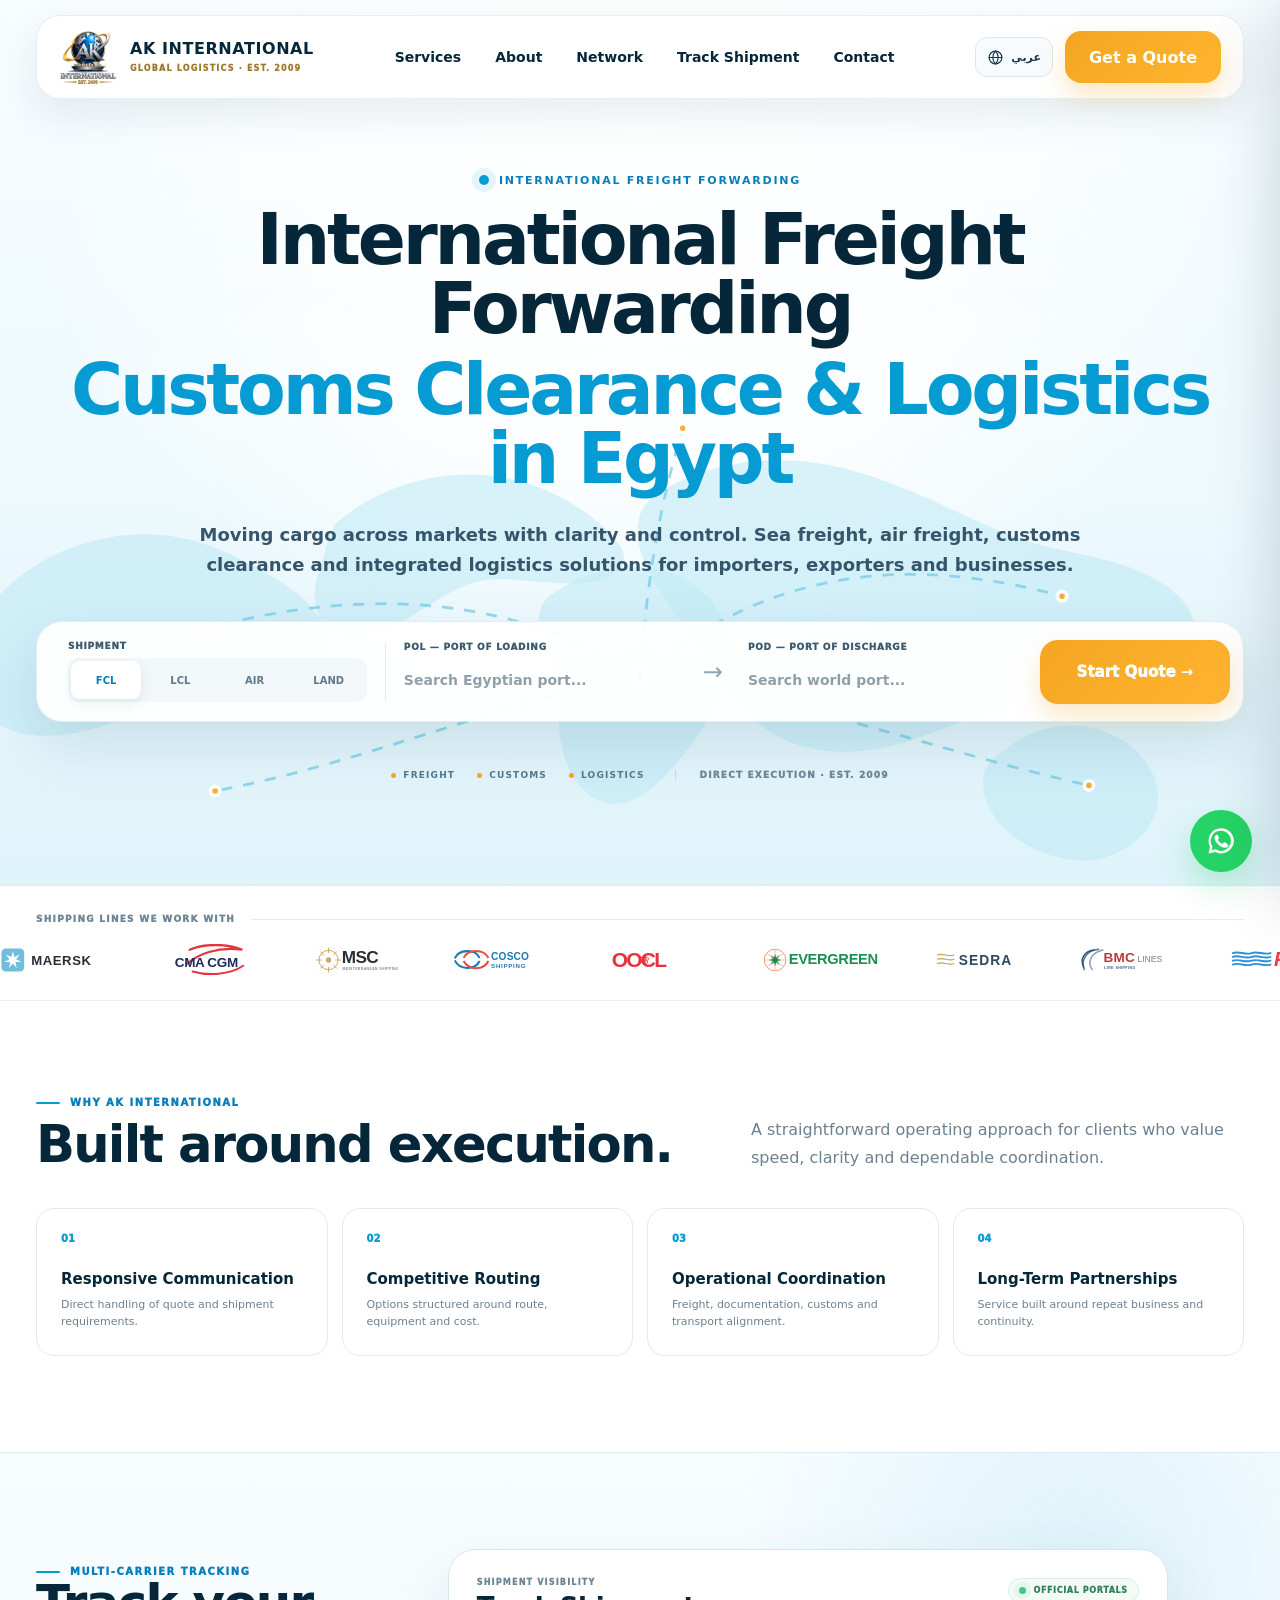
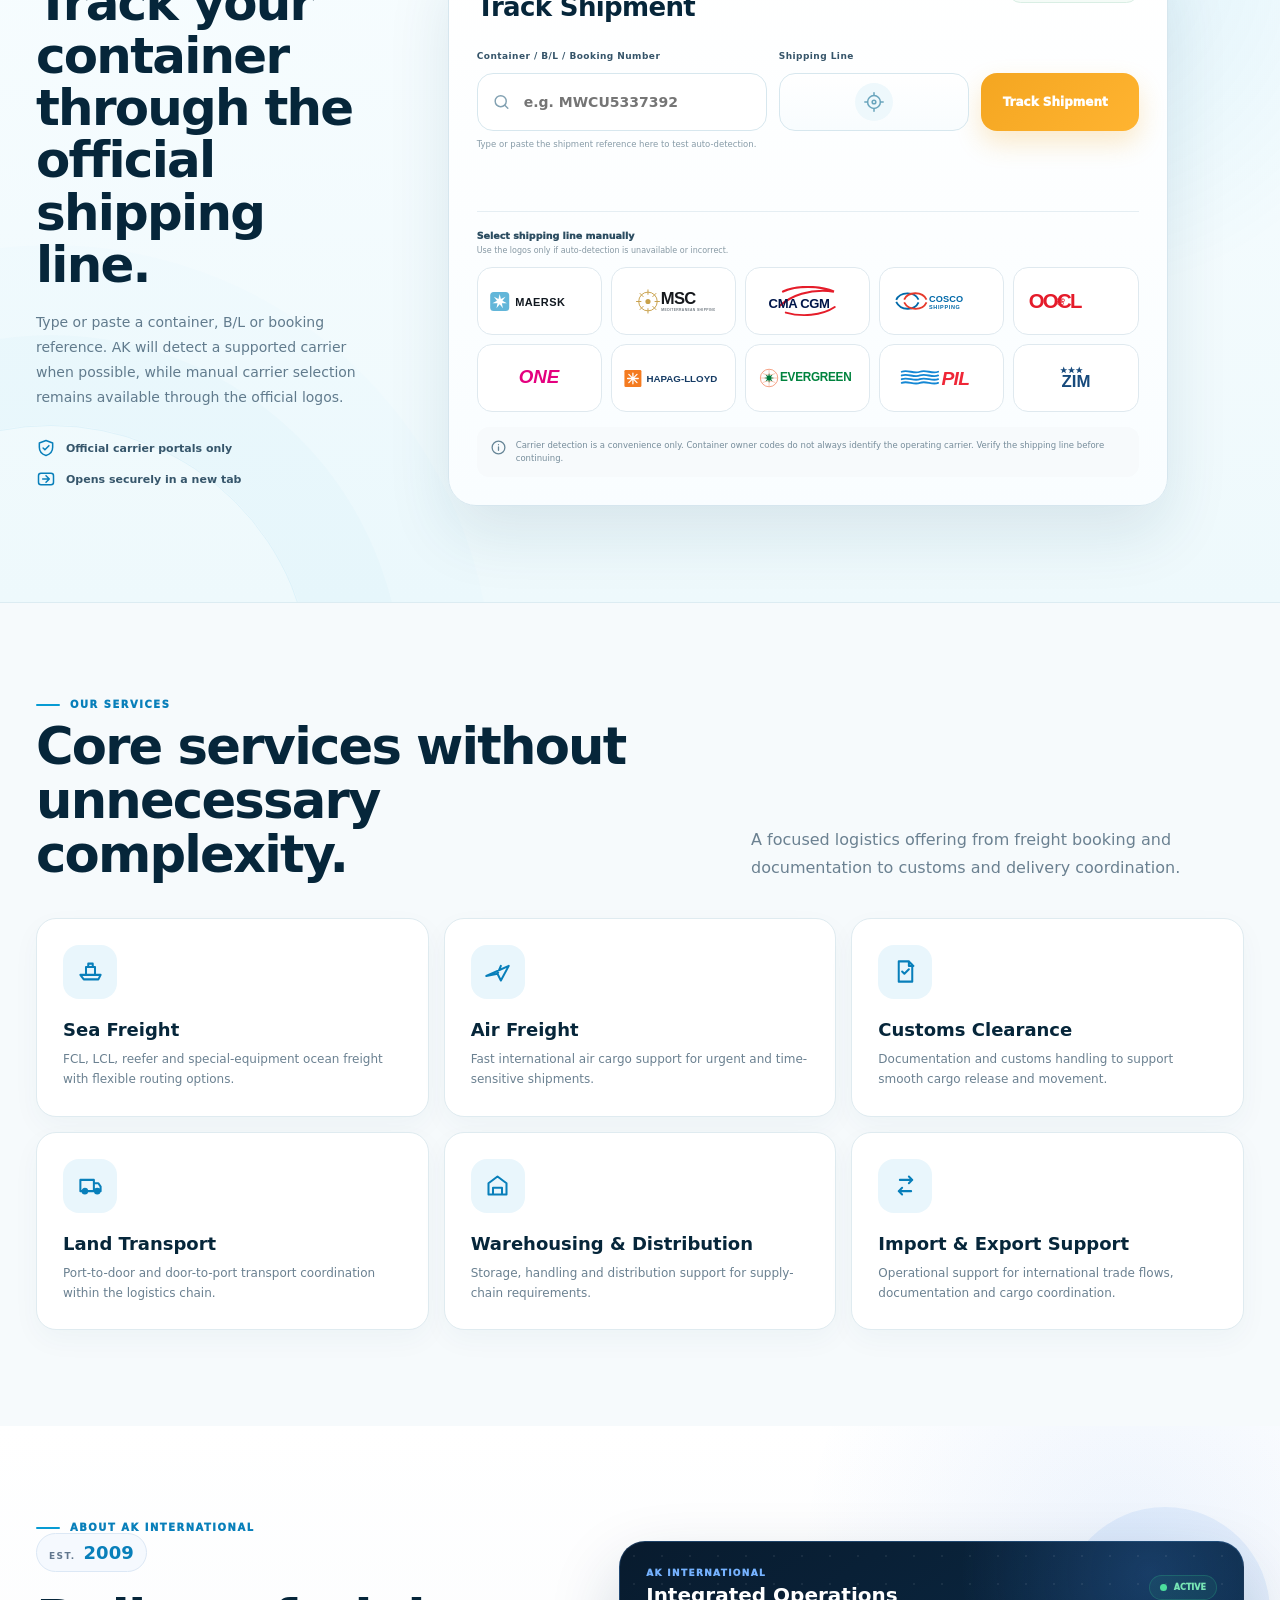
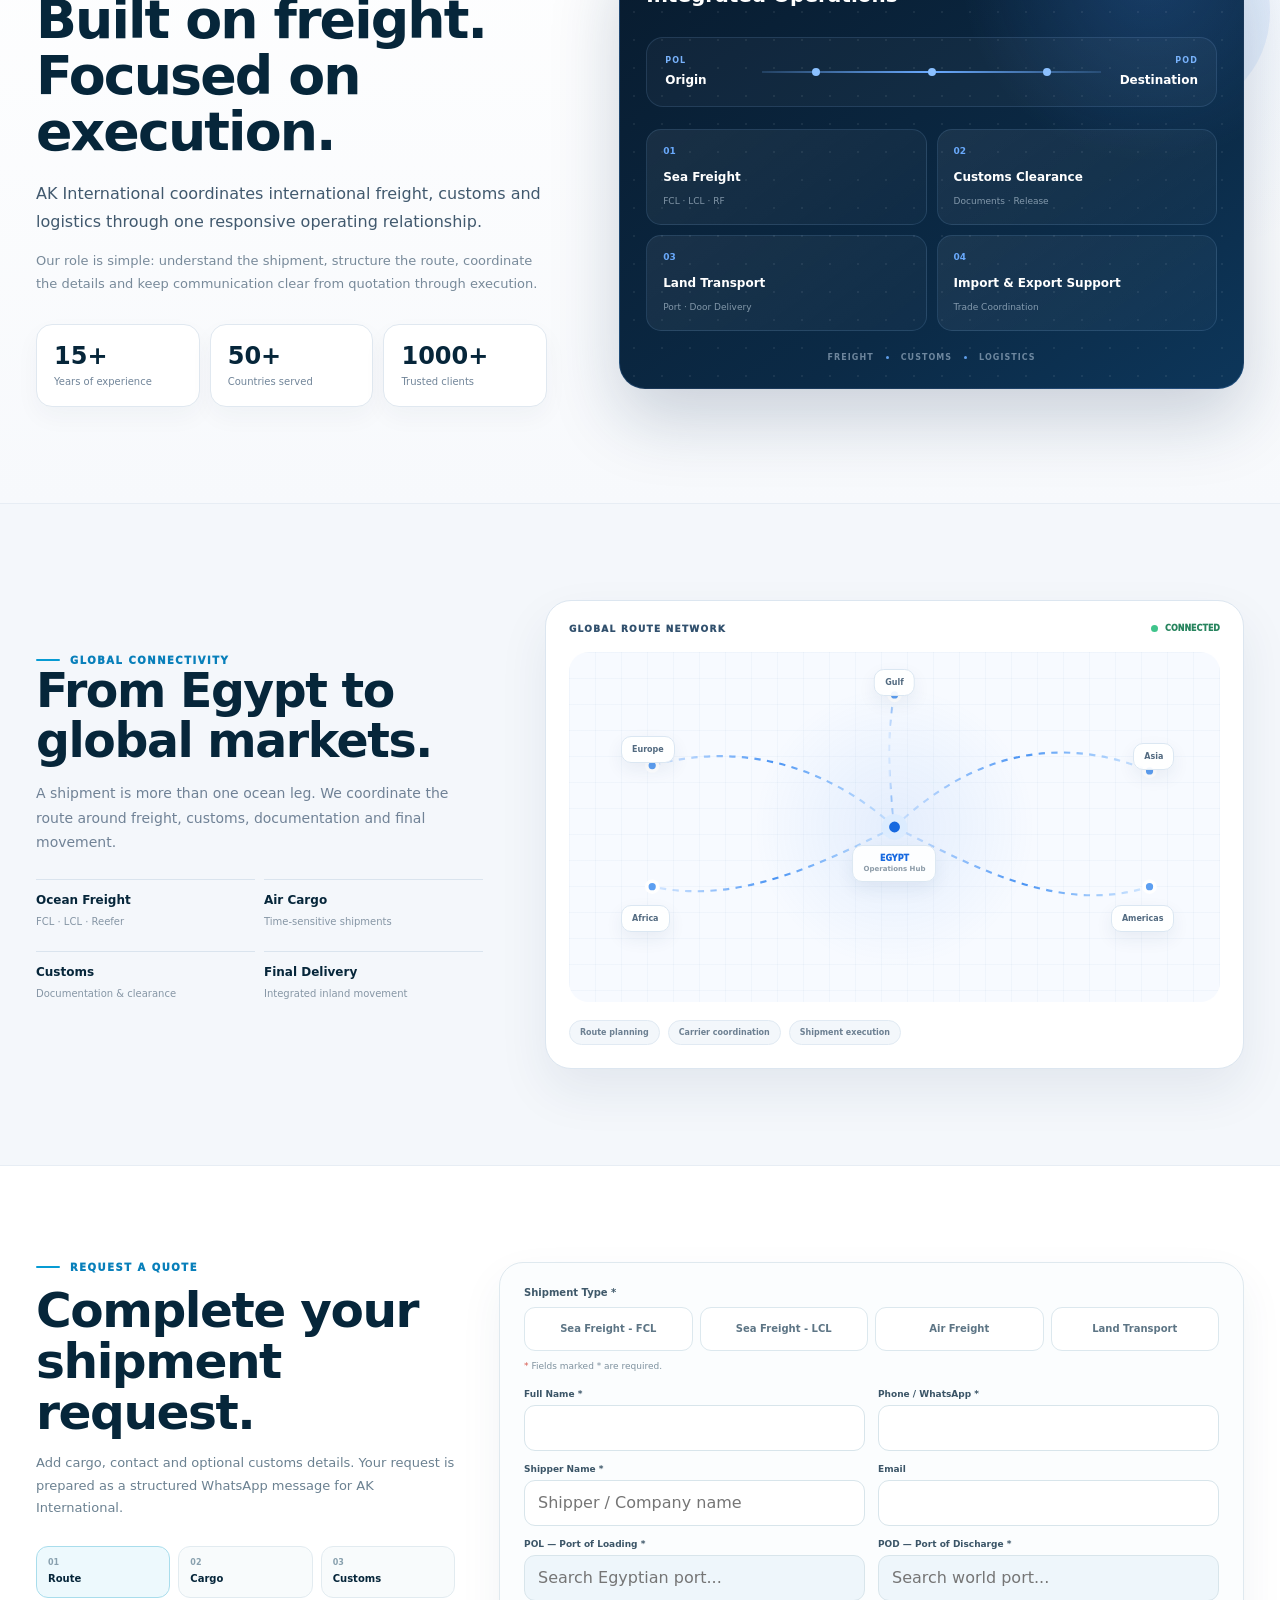
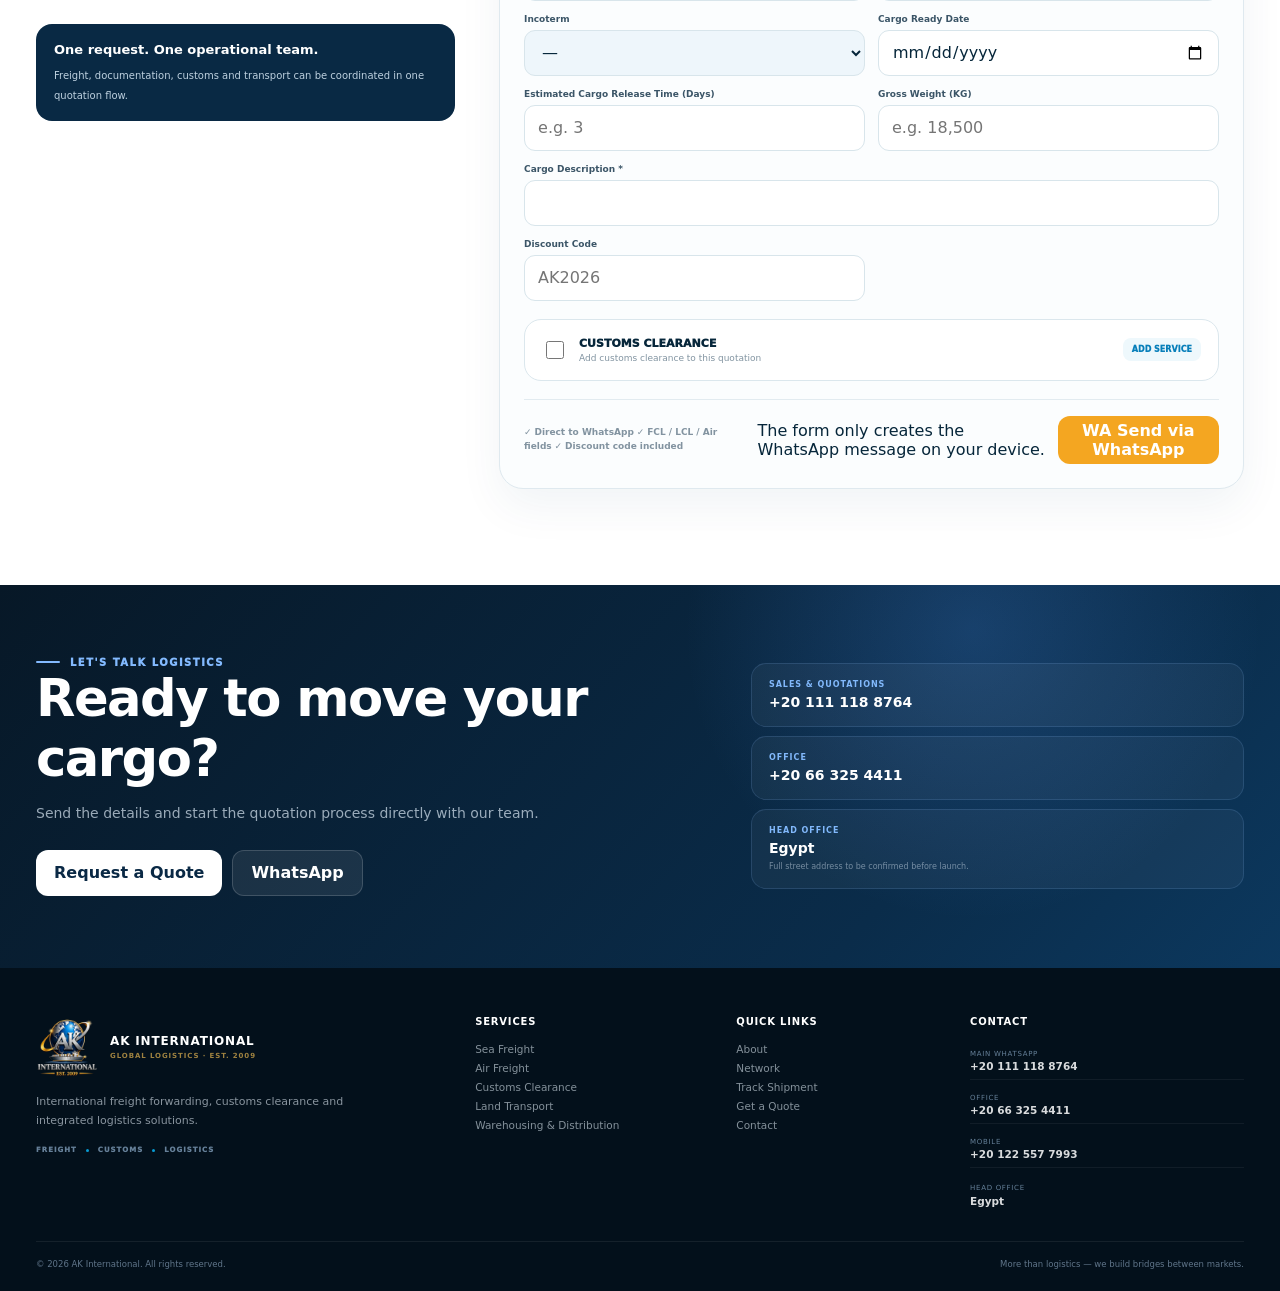
==== index.html @ afea0e3c "Add files via upload" ====
<!doctype html>
<html dir="ltr" lang="en">
<head>
<!-- AK International V4.10 — Tracking Alignment + Official CTA -->
<meta charset="utf-8"/>
<meta content="width=device-width, initial-scale=1" name="viewport"/>
<meta content="#071a2b" name="theme-color"/>
<meta content="AK International provides freight forwarding, sea and air freight, customs clearance, land transport and logistics solutions for businesses in Egypt and worldwide." name="description"/>
<meta content="index,follow,max-image-preview:large,max-snippet:-1,max-video-preview:-1" name="robots"/>
<meta content="website" property="og:type"/>
<meta content="AK International" property="og:site_name"/>
<meta content="en_US" property="og:locale"/>
<meta content="ar_EG" property="og:locale:alternate"/>
<meta content="Freight Forwarding &amp; Customs Clearance in Egypt | AK International" property="og:title"/>
<meta content="AK International provides freight forwarding, sea and air freight, customs clearance, land transport and logistics solutions for businesses in Egypt and worldwide." property="og:description"/>
<meta content="summary" name="twitter:card"/>
<meta content="Freight Forwarding &amp; Customs Clearance in Egypt | AK International" name="twitter:title"/>
<meta content="AK International provides freight forwarding, sea and air freight, customs clearance, land transport and logistics solutions for businesses in Egypt and worldwide." name="twitter:description"/>
<link href="./assets/ak-logo.webp" rel="icon" type="image/webp"/>
<title>Freight Forwarding &amp; Customs Clearance in Egypt | AK International</title>
<script type="application/ld+json">
{
  "@context": "https://schema.org",
  "@type": "Organization",
  "@id": "#organization",
  "name": "AK International",
  "legalName": "AK International",
  "foundingDate": "2009",
  "description": "International freight forwarding, customs clearance and integrated logistics company serving importers, exporters and businesses in Egypt and worldwide.",
  "slogan": "Global Logistics",
  "telephone": "+20 111 118 8764",
  "contactPoint": [
    {
      "@type": "ContactPoint",
      "telephone": "+20 111 118 8764",
      "contactType": "sales",
      "areaServed": "Worldwide",
      "availableLanguage": [
        "English",
        "Arabic"
      ]
    }
  ],
  "knowsAbout": [
    "Freight Forwarding",
    "Sea Freight",
    "Air Freight",
    "Customs Clearance",
    "Land Transport",
    "Warehousing and Distribution",
    "Import and Export Support",
    "International Logistics"
  ]
}
</script>

<link href="./assets/css/main.css" rel="stylesheet"/></head>
<body>
<!-- AK International V3.0 — Digital Maritime Concept -->
<header class="site-header">
<div class="container site-nav">
<a aria-label="AK International home" class="brand" href="#home">
<img alt="AK International" decoding="async" fetchpriority="high" height="320" src="./assets/ak-logo.webp" width="320"/>
<span class="brand-copy">
<strong>AK INTERNATIONAL</strong>
<span>GLOBAL LOGISTICS · EST. 2009</span>
</span>
</a>
<nav aria-label="Primary navigation" class="desktop-nav">
<a data-t="navServices" href="#services">Services</a>
<a data-t="navAbout" href="#about">About</a>
<a data-t="navNetwork" href="#network">Network</a>
<a data-t="navTrack" href="#tracking">Track Shipment</a>
<a data-t="navContact" href="#contact">Contact</a>
</nav>
<div class="nav-actions">
<button class="language-toggle" type="button" data-language-toggle aria-label="Switch to Arabic" title="العربية">
<svg class="language-toggle-icon" viewBox="0 0 24 24" aria-hidden="true">
<circle cx="12" cy="12" r="9"></circle>
<path d="M3 12h18"></path>
<path d="M12 3c2.5 2.6 3.8 5.6 3.8 9S14.5 18.4 12 21"></path>
<path d="M12 3C9.5 5.6 8.2 8.6 8.2 12S9.5 18.4 12 21"></path>
</svg>
<span data-language-label>عربي</span>
</button>
<a class="btn nav-cta" data-t="quoteBtn" href="#quickQuote">Get a Quote</a>
<button aria-controls="mobileDrawer" aria-expanded="false" aria-label="Open navigation" class="menu-toggle" id="menuBtn" type="button">
<span></span><span></span><span></span>
</button>
</div>
</div>
</header>
<div class="drawer-backdrop" hidden="" id="mobileBackdrop"></div>
<aside aria-hidden="true" aria-label="Mobile navigation" class="mobile-drawer" id="mobileDrawer">
<div class="drawer-head">
<div class="drawer-brand">
<img alt="" decoding="async" height="320" loading="lazy" src="./assets/ak-logo.webp" width="320"/>
<div><strong>AK INTERNATIONAL</strong><span>GLOBAL LOGISTICS · EST. 2009</span></div>
</div>
<button aria-label="Close navigation" class="drawer-close" id="drawerClose" type="button">×</button>
</div>
<div class="drawer-actions">
<a class="drawer-primary" data-t="navQuote" href="#quickQuote">Get a Quote</a>
<a class="drawer-secondary" data-t="whatsapp" href="https://wa.me/201111188764" rel="noopener" target="_blank">WhatsApp</a>
</div>
<nav aria-label="Mobile primary navigation" class="drawer-nav">
<a href="#services"><span data-t="navServices">Services</span><b aria-hidden="true">›</b></a>
<a href="#about"><span data-t="navAbout">About</span><b aria-hidden="true">›</b></a>
<a href="#network"><span data-t="navNetwork">Network</span><b aria-hidden="true">›</b></a>
<a href="#tracking"><span data-t="navTrack">Track Shipment</span><b aria-hidden="true">›</b></a>
<a href="#contact"><span data-t="navContact">Contact</span><b aria-hidden="true">›</b></a>
</nav>
<div class="drawer-foot">
<span data-t="drawerLanguage">LANGUAGE</span>
<button class="language-toggle language-toggle-drawer" type="button" data-language-toggle aria-label="Switch to Arabic" title="العربية">
<svg class="language-toggle-icon" viewBox="0 0 24 24" aria-hidden="true">
<circle cx="12" cy="12" r="9"></circle>
<path d="M3 12h18"></path>
<path d="M12 3c2.5 2.6 3.8 5.6 3.8 9S14.5 18.4 12 21"></path>
<path d="M12 3C9.5 5.6 8.2 8.6 8.2 12S9.5 18.4 12 21"></path>
</svg>
<span data-language-label>عربي</span>
</button>
<small>FREIGHT · CUSTOMS · LOGISTICS</small>
</div>
</aside>
<main>
<section class="hero" id="home">
<div aria-hidden="true" class="hero-world">
<svg preserveaspectratio="xMidYMid slice" viewbox="0 0 1600 760">
<g class="hero-land">
<path d="M80 395 C115 335 175 298 248 291 C305 286 352 304 407 338 C455 368 479 402 454 432 C425 467 355 455 300 472 C235 491 174 522 118 500 C70 481 50 438 80 395Z"></path>
<path d="M472 279 C520 236 591 218 653 229 C704 238 754 269 778 302 C792 322 774 340 738 343 C691 346 644 329 606 348 C557 372 523 408 483 399 C451 392 442 360 455 329 C461 310 463 291 472 279Z"></path>
<path d="M706 354 C751 324 807 317 847 338 C887 360 906 399 895 439 C884 481 850 531 815 562 C783 591 748 586 727 550 C705 511 717 466 703 428 C694 403 680 371 706 354Z"></path>
<path d="M814 250 C875 208 954 202 1023 220 C1085 236 1140 267 1198 291 C1251 313 1320 311 1370 348 C1412 379 1405 422 1361 449 C1312 479 1240 465 1185 480 C1119 499 1063 534 994 523 C934 514 908 477 882 437 C852 391 803 337 798 297 C795 279 800 260 814 250Z"></path>
<path d="M1193 523 C1230 492 1280 488 1318 511 C1353 532 1369 571 1351 601 C1331 635 1288 650 1248 638 C1206 626 1171 596 1170 560 C1169 545 1176 533 1193 523Z"></path>
</g>
<g class="hero-routes">
<path d="M800 443 C670 360 510 344 333 392"></path>
<path d="M800 443 C934 331 1082 310 1255 357"></path>
<path d="M800 443 C646 472 498 538 342 567"></path>
<path d="M800 443 C960 463 1122 525 1284 561"></path>
<path d="M800 443 C808 331 823 254 846 176"></path>
</g>
<g class="hero-pins">
<circle class="hub" cx="800" cy="443" r="8"></circle>
<circle cx="333" cy="392" r="5"></circle>
<circle cx="1255" cy="357" r="5"></circle>
<circle cx="342" cy="567" r="5"></circle>
<circle cx="1284" cy="561" r="5"></circle>
<circle cx="846" cy="176" r="5"></circle>
</g>
</svg>
</div>
<div class="container hero-inner">
<div class="hero-copy">
<div class="hero-kicker">
<span></span>
<b data-t="heroKicker">INTERNATIONAL FREIGHT FORWARDING</b>
</div>
<h1>
<span data-t="heroLine1">International Freight Forwarding</span>
<span class="hero-title-accent" data-t="heroLine2">Customs Clearance &amp; Logistics in Egypt</span>
</h1>
<p data-t="heroText">Moving cargo across markets with clarity and control. Sea freight, air freight, customs clearance and integrated logistics solutions for importers, exporters and businesses.</p>
</div>
<div aria-label="Start a shipment quote" class="quick-quote" id="quickQuote">
<div class="quick-quote-cell quick-mode-cell">
<span class="quick-label" data-t="quickShipment">SHIPMENT</span>
<div aria-label="Shipment type" class="quick-mode quick-modes" role="radiogroup">
<label><input checked="" name="quickShipmentMode" type="radio" value="Sea Freight - FCL"/><span>FCL</span></label>
<label><input name="quickShipmentMode" type="radio" value="Sea Freight - LCL"/><span>LCL</span></label>
<label><input name="quickShipmentMode" type="radio" value="Air Freight"/><span data-t="quickAir">AIR</span></label>
<label><input name="quickShipmentMode" type="radio" value="Land Transport"/><span data-t="quickLand">LAND</span></label>
</div>
</div>
<div aria-hidden="true" class="quick-divider"></div>
<div class="quick-quote-cell quick-port">
<label class="quick-label" data-t="quickPOL" for="quickOrigin">POL — Port of Loading</label>
<div class="port-combo" data-port-combo="pol">
<input aria-autocomplete="list" aria-controls="quickPolPortList" aria-expanded="false" autocomplete="off" id="quickOrigin" placeholder="Search Egyptian port..." role="combobox"/>
<div class="port-dropdown" id="quickPolPortList" role="listbox"></div>
</div>
</div>
<div aria-hidden="true" class="quick-arrow">→</div>
<div class="quick-quote-cell quick-port">
<label class="quick-label" data-t="quickPOD" for="quickDestination">POD — Port of Discharge</label>
<div class="port-combo" data-port-combo="pod">
<input aria-autocomplete="list" aria-controls="quickPodPortList" aria-expanded="false" autocomplete="off" id="quickDestination" placeholder="Search world port..." role="combobox"/>
<div class="port-dropdown" id="quickPodPortList" role="listbox"></div>
</div>
</div>
<button class="quick-submit" id="quickContinue" type="button">
<span data-t="quickContinue">Start Quote</span>
<b aria-hidden="true">→</b>
</button>
<div aria-live="polite" class="quick-status" id="quickStatus"></div>
</div>
<div class="hero-meta">
<span><i></i><b>FREIGHT</b></span>
<span><i></i><b>CUSTOMS</b></span>
<span><i></i><b>LOGISTICS</b></span>
<small data-t="heroSince">DIRECT EXECUTION · EST. 2009</small>
</div>
</div>
</section>
<section aria-label="Shipping lines" class="partner-strip">
<div class="container carrier-heading" id="carrierMarqueeSection">
<span class="carrier-kicker" data-t="linesTitle">SHIPPING LINES WE WORK WITH</span>
<span aria-hidden="true" class="carrier-rule"></span>
</div>
<div aria-label="Shipping carrier logos" class="carrier-marquee">
<div class="carrier-track">
<div class="carrier-group"><div class="carrier-logo carrier--maersk"><img alt="MAERSK" decoding="async" height="32" loading="lazy" src="./assets/logos/maersk.svg" width="121"/></div><div class="carrier-logo carrier--cma"><img alt="CMA CGM" decoding="async" height="32" loading="lazy" src="./assets/logos/cma-cgm.svg" width="91"/></div><div class="carrier-logo carrier--msc"><img alt="MSC" decoding="async" height="32" loading="lazy" src="./assets/logos/msc.svg" width="87"/></div><div class="carrier-logo carrier--cosco"><img alt="COSCO SHIPPING" decoding="async" height="32" loading="lazy" src="./assets/logos/cosco.svg" width="112"/></div><div class="carrier-logo carrier--oocl"><img alt="OOCL" decoding="async" height="32" loading="lazy" src="./assets/logos/oocl.svg" width="103"/></div><div class="carrier-logo carrier--evergreen"><img alt="EVERGREEN" decoding="async" height="32" loading="lazy" src="./assets/logos/evergreen.svg" width="125"/></div><div class="carrier-logo carrier--sedra"><img alt="SEDRA" decoding="async" height="32" loading="lazy" src="./assets/logos/sedra.svg" width="92"/></div><div class="carrier-logo carrier--bmc"><img alt="BMC LINES" decoding="async" height="32" loading="lazy" src="./assets/logos/bmc-lines.svg" width="107"/></div><div class="carrier-logo carrier--pil"><img alt="PIL" decoding="async" height="32" loading="lazy" src="./assets/logos/pil.svg" width="89"/></div></div>
<div aria-hidden="true" class="carrier-group"><div class="carrier-logo carrier--maersk"><img alt="MAERSK" decoding="async" height="32" loading="lazy" src="./assets/logos/maersk.svg" width="121"/></div><div class="carrier-logo carrier--cma"><img alt="CMA CGM" decoding="async" height="32" loading="lazy" src="./assets/logos/cma-cgm.svg" width="91"/></div><div class="carrier-logo carrier--msc"><img alt="MSC" decoding="async" height="32" loading="lazy" src="./assets/logos/msc.svg" width="87"/></div><div class="carrier-logo carrier--cosco"><img alt="COSCO SHIPPING" decoding="async" height="32" loading="lazy" src="./assets/logos/cosco.svg" width="112"/></div><div class="carrier-logo carrier--oocl"><img alt="OOCL" decoding="async" height="32" loading="lazy" src="./assets/logos/oocl.svg" width="103"/></div><div class="carrier-logo carrier--evergreen"><img alt="EVERGREEN" decoding="async" height="32" loading="lazy" src="./assets/logos/evergreen.svg" width="125"/></div><div class="carrier-logo carrier--sedra"><img alt="SEDRA" decoding="async" height="32" loading="lazy" src="./assets/logos/sedra.svg" width="92"/></div><div class="carrier-logo carrier--bmc"><img alt="BMC LINES" decoding="async" height="32" loading="lazy" src="./assets/logos/bmc-lines.svg" width="107"/></div><div class="carrier-logo carrier--pil"><img alt="PIL" decoding="async" height="32" loading="lazy" src="./assets/logos/pil.svg" width="89"/></div></div>
</div>
</div>
</section>
<section class="section why-section">
<div class="container">
<div class="section-head">
<div><div class="kicker" data-t="whyKicker">WHY AK INTERNATIONAL</div><h2 data-t="whyTitle">Built around execution.</h2></div>
<p class="muted" data-t="whyText">A straightforward operating approach for clients who value speed, clarity and dependable coordination.</p>
</div>
<div class="why-grid">
<div class="why"><span>01</span><b data-t="w1">Responsive Communication</b><p data-t="w1t">Direct handling of quote and shipment requirements.</p></div>
<div class="why"><span>02</span><b data-t="w2">Competitive Routing</b><p data-t="w2t">Options structured around route, equipment and cost.</p></div>
<div class="why"><span>03</span><b data-t="w3">Operational Coordination</b><p data-t="w3t">Freight, documentation, customs and transport alignment.</p></div>
<div class="why"><span>04</span><b data-t="w4">Long-Term Partnerships</b><p data-t="w4t">Service built around repeat business and continuity.</p></div>
</div>
</div>
</section>

<section class="section tracking-section" id="tracking">
<div class="container tracking-shell">
  <div class="tracking-copy">
    <div class="kicker" data-t="trackingKicker">MULTI-CARRIER TRACKING</div>
    <h2 data-t="trackingTitle">Track your container through the official shipping line.</h2>
    <p data-t="trackingText">Type or paste a container, B/L or booking reference. AK will detect a supported carrier when possible, while manual carrier selection remains available through the official logos.</p>
    <div class="tracking-trust">
      <span><svg viewBox="0 0 24 24" aria-hidden="true"><path d="M12 3 20 6v5c0 5-3.4 8.5-8 10-4.6-1.5-8-5-8-10V6z"></path><path d="m8.5 12 2.2 2.2 4.8-5"></path></svg><b data-t="trackingOfficial">Official carrier portals only</b></span>
      <span><svg viewBox="0 0 24 24" aria-hidden="true"><path d="M8 12h8M12 8l4 4-4 4"></path><rect x="3" y="5" width="18" height="14" rx="3"></rect></svg><b data-t="trackingNewTab">Opens securely in a new tab</b></span>
    </div>
  </div>

  <div class="tracking-panel">
    <div class="tracking-panel-head">
      <div>
        <span class="tracking-panel-kicker" data-t="trackingPanelKicker">SHIPMENT VISIBILITY</span>
        <h3 data-t="trackingPanelTitle">Track Shipment</h3>
      </div>
      <span class="tracking-live"><i></i><span data-t="trackingLive">OFFICIAL PORTALS</span></span>
    </div>

    <form class="tracking-form" id="carrierTrackingForm" novalidate>
      <div class="tracking-reference-field">
        <label for="trackingReference" data-t="trackingReferenceLabel">Container / B/L / Booking Number</label>
        <div class="tracking-input-wrap">
          <svg viewBox="0 0 24 24" aria-hidden="true"><circle cx="11" cy="11" r="7"></circle><path d="m20 20-3.8-3.8"></path></svg>
          <input id="trackingReference" name="trackingReference" type="text" autocomplete="off" spellcheck="false" placeholder="e.g. MWCU5337392">
        </div>
        <small data-t="trackingReferenceHelp">Type or paste the shipment reference here to test auto-detection.</small>
      </div>

      <div class="tracking-carrier-status-wrap">
        <div class="tracking-field-label-row">
          <span class="tracking-field-label" data-t="trackingCarrierLabel">Shipping Line</span>
          <button class="tracking-auto-reset" id="trackingAutoReset" type="button" hidden>
            <svg viewBox="0 0 24 24" aria-hidden="true"><path d="M4 12a8 8 0 1 0 2.3-5.7L4 8.6"></path><path d="M4 4v4.6h4.6"></path></svg>
            <span data-t="trackingUseAuto">Use auto detection</span>
          </button>
        </div>

        <div class="tracking-carrier-status" id="trackingCarrierStatus" role="status" aria-live="polite">
          <div class="tracking-carrier-idle" id="trackingCarrierIdle" aria-hidden="true">
            <svg viewBox="0 0 24 24"><circle cx="12" cy="12" r="7"></circle><circle cx="12" cy="12" r="2"></circle><path d="M12 2v3M12 19v3M2 12h3M19 12h3"></path></svg>
          </div>
          <img class="tracking-carrier-logo" id="trackingCurrentLogo" alt="" hidden>
          <span class="tracking-selection-badge" id="trackingSelectionBadge" hidden></span>
        </div>

        <select id="trackingCarrier" name="trackingCarrier" class="tracking-native-select" tabindex="-1" aria-hidden="true">
          <option value="auto">Auto</option>
        </select>
      </div>

      <div class="tracking-submit-wrap">
        <span class="tracking-submit-label-spacer" aria-hidden="true"></span>
        <button class="tracking-submit" type="submit">
          <span data-t="trackingButton">Track Shipment</span>
          <svg viewBox="0 0 24 24" aria-hidden="true"><path d="M5 12h14M14 7l5 5-5 5"></path></svg>
        </button>
      </div>

      <div class="tracking-status" id="trackingStatus" role="status" aria-live="polite"></div>
    </form>

    <div class="tracking-manual">
      <div class="tracking-manual-head">
        <div>
          <strong data-t="trackingManualTitle">Select shipping line manually</strong>
          <span data-t="trackingManualHint">Use the logos only if auto-detection is unavailable or incorrect.</span>
        </div>
      </div>
      <div class="tracking-carriers" id="trackingCarrierChips" role="listbox" aria-label="Supported official carrier tracking portals"></div>
    </div>

    <div class="tracking-intelligence" id="trackingIntelligence" hidden>
      <div class="tracking-intelligence-segment">
        <span data-t="trackingOwnerCodeLabel">Owner code</span>
        <strong id="trackingOwnerCode">—</strong>
      </div>
      <div class="tracking-intelligence-divider" aria-hidden="true"></div>
      <div class="tracking-intelligence-segment tracking-intelligence-carrier">
        <span data-t="trackingDetectedCarrierLabel">Suggested carrier</span>
        <div class="tracking-detected-brand">
          <img id="trackingDetectedLogo" alt="" hidden>
          <strong id="trackingDetectedCarrier">—</strong>
        </div>
      </div>
      <div class="tracking-intelligence-divider" aria-hidden="true"></div>
      <div class="tracking-intelligence-segment">
        <span data-t="trackingConfidenceLabel">Confidence</span>
        <strong id="trackingConfidence" class="tracking-confidence">—</strong>
      </div>
    </div>

    <div class="tracking-note">
      <svg viewBox="0 0 24 24" aria-hidden="true"><circle cx="12" cy="12" r="9"></circle><path d="M12 11v5M12 8h.01"></path></svg>
      <p data-t="trackingNote">Carrier detection is a convenience only. Container owner codes do not always identify the operating carrier. Verify the shipping line before continuing.</p>
    </div>

    <a class="tracking-official-link" id="trackingOfficialLink" href="#" target="_blank" rel="noopener noreferrer" hidden>
      <span id="trackingOfficialLinkLabel" data-t="trackingOfficialLink">Open official carrier tracker</span>
      <svg viewBox="0 0 24 24" aria-hidden="true"><path d="M14 5h5v5M13 11l6-6M19 13v5a1 1 0 0 1-1 1H6a1 1 0 0 1-1-1V6a1 1 0 0 1 1-1h5"></path></svg>
    </a>
  </div>
</div>
</section>

<section class="section services" id="services">
<div class="container">
<div class="section-head">
<div>
<div class="kicker" data-t="servicesKicker">OUR SERVICES</div>
<h2 data-t="servicesTitle">Core services without unnecessary complexity.</h2>
</div>
<p class="muted" data-t="servicesText">A focused logistics offering from freight booking and documentation to customs and delivery coordination.</p>
</div>
<div class="cards">
<article class="card">
<div class="icon"><svg viewbox="0 0 24 24"><path d="M3 15h18l-2 4H6zM8 15V8h8v7M10 8V5h4v3"></path></svg></div>
<h3 data-t="sea">Sea Freight</h3><p data-t="seaText">FCL, LCL, reefer and special-equipment ocean freight with flexible routing options.</p>
</article>
<article class="card">
<div class="icon"><svg viewbox="0 0 24 24"><path d="M2 16l20-9-7 13-3-6zM12 14l3-7"></path></svg></div>
<h3 data-t="air">Air Freight</h3><p data-t="airText">Fast international air cargo support for urgent and time-sensitive shipments.</p>
</article>
<article class="card">
<div class="icon"><svg viewbox="0 0 24 24"><path d="M6 3h9l3 3v15H6zM15 3v4h4M9 12l2 2 4-4"></path></svg></div>
<h3 data-t="customs">Customs Clearance</h3><p data-t="customsText">Documentation and customs handling to support smooth cargo release and movement.</p>
</article>
<article class="card">
<div class="icon"><svg viewbox="0 0 24 24"><path d="M3 7h12v10H3zM15 10h4l2 3v4h-6zM7 19a2 2 0 1 0 0-4 2 2 0 0 0 0 4zM18 19a2 2 0 1 0 0-4 2 2 0 0 0 0 4z"></path></svg></div>
<h3 data-t="land">Land Transport</h3><p data-t="landText">Port-to-door and door-to-port transport coordination within the logistics chain.</p>
</article>
<article class="card">
<div class="icon"><svg viewbox="0 0 24 24"><path d="M4 10l8-6 8 6v10H4zM8 20v-6h8v6"></path></svg></div>
<h3 data-t="warehouse">Warehousing &amp; Distribution</h3><p data-t="warehouseText">Storage, handling and distribution support for supply-chain requirements.</p>
</article>
<article class="card">
<div class="icon"><svg viewbox="0 0 24 24"><path d="M7 7h11M15 4l3 3-3 3M17 17H6M9 14l-3 3 3 3"></path></svg></div>
<h3 data-t="trade">Import &amp; Export Support</h3><p data-t="tradeText">Operational support for international trade flows, documentation and cargo coordination.</p>
</article>
</div>
</div>
</section>
<section class="section about-section" id="about">
<div class="container about-grid">
<div class="about-copy">
<div class="eyebrow" data-t="aboutKicker">ABOUT AK INTERNATIONAL</div>
<div class="about-est"><span>EST.</span><strong>2009</strong></div>
<h2 data-t="aboutTitle">Built on freight. Focused on execution.</h2>
<p class="about-lead" data-t="about1">AK International coordinates international freight, customs and logistics through one responsive operating relationship.</p>
<p class="about-text" data-t="about2">Our role is simple: understand the shipment, structure the route, coordinate the details and keep communication clear from quotation through execution.</p>
<div class="about-stats">
<div class="about-stat"><strong>15+</strong><span data-t="s1">Years of experience</span></div>
<div class="about-stat"><strong>50+</strong><span data-t="s2">Countries served</span></div>
<div class="about-stat"><strong>1000+</strong><span data-t="s3">Trusted clients</span></div>
</div>
</div>
<div aria-label="AK International freight operations" class="about-visual">
<div class="ops-board">
<div class="ops-board-head">
<div>
<span class="ops-kicker">AK INTERNATIONAL</span>
<strong data-t="opsTitle">Integrated Operations</strong>
</div>
<span class="ops-live"><i></i><span data-t="opsActive">ACTIVE</span></span>
</div>
<div class="ops-route">
<div class="ops-node ops-node-start">
<span>POL</span><strong data-t="opsOrigin">Origin</strong>
</div>
<div class="ops-route-line"><i></i><i></i><i></i></div>
<div class="ops-node ops-node-end">
<span>POD</span><strong data-t="opsDestination">Destination</strong>
</div>
</div>
<div class="ops-grid">
<div class="ops-card">
<span class="ops-num">01</span>
<b data-t="sea">Sea Freight</b>
<small>FCL · LCL · RF</small>
</div>
<div class="ops-card">
<span class="ops-num">02</span>
<b data-t="customs">Customs Clearance</b>
<small data-t="opsDocs">Documents · Release</small>
</div>
<div class="ops-card">
<span class="ops-num">03</span>
<b data-t="land">Land Transport</b>
<small data-t="opsDelivery">Port · Door Delivery</small>
</div>
<div class="ops-card">
<span class="ops-num">04</span>
<b data-t="trade">Import &amp; Export Support</b>
<small data-t="opsCoordination">Trade Coordination</small>
</div>
</div>
<div class="ops-board-foot">
<span>FREIGHT</span><i></i><span>CUSTOMS</span><i></i><span>LOGISTICS</span>
</div>
</div>
</div>
</div>
</section>
<section class="section network-section" id="network">
<div class="container network-grid">
<div class="network-copy">
<div class="eyebrow" data-t="networkKicker">GLOBAL CONNECTIVITY</div>
<h2 data-t="networkTitle">From Egypt to global markets.</h2>
<p data-t="networkText">A shipment is more than one ocean leg. We coordinate the route around freight, customs, documentation and final movement.</p>
<div class="network-points">
<div><b data-t="np1">Ocean Freight</b><span data-t="np1t">FCL · LCL · Reefer</span></div>
<div><b data-t="np2">Air Cargo</b><span data-t="np2t">Time-sensitive shipments</span></div>
<div><b data-t="np3">Customs</b><span data-t="np3t">Documentation &amp; clearance</span></div>
<div><b data-t="np4">Final Delivery</b><span data-t="np4t">Integrated inland movement</span></div>
</div>
</div>
<div aria-label="Illustrative AK International global route network" class="network-console">
<div class="network-console-head">
<span data-t="networkBoard">GLOBAL ROUTE NETWORK</span>
<span class="network-status"><i></i><span data-t="networkConnected">CONNECTED</span></span>
</div>
<div class="route-canvas">
<svg aria-label="Illustrative global shipping routes" role="img" viewbox="0 0 720 360">
<defs>
<lineargradient id="routeBlue" x1="0" x2="1">
<stop offset="0" stop-color="#6faeff" stop-opacity=".25"></stop>
<stop offset=".5" stop-color="#3f8df2" stop-opacity=".95"></stop>
<stop offset="1" stop-color="#79b9ff" stop-opacity=".30"></stop>
</lineargradient>
</defs>
<path class="route-path" d="M360 180 C285 112 190 85 92 112"></path>
<path class="route-path" d="M360 180 C448 96 545 78 642 118"></path>
<path class="route-path" d="M360 180 C260 232 176 264 92 246"></path>
<path class="route-path" d="M360 180 C458 230 548 276 642 246"></path>
<path class="route-path route-path-soft" d="M360 180 C350 100 354 62 360 34"></path>
<circle class="route-hub" cx="360" cy="180" r="10"></circle>
<circle class="route-dot" cx="92" cy="112" r="6"></circle>
<circle class="route-dot" cx="642" cy="118" r="6"></circle>
<circle class="route-dot" cx="92" cy="246" r="6"></circle>
<circle class="route-dot" cx="642" cy="246" r="6"></circle>
<circle class="route-dot" cx="360" cy="34" r="6"></circle>
</svg>
<div class="route-label route-egypt"><span>EGYPT</span><strong data-t="regionHub">Operations Hub</strong></div>
<div class="route-label route-europe"><span data-t="regionEurope">Europe</span></div>
<div class="route-label route-asia"><span data-t="regionAsia">Asia</span></div>
<div class="route-label route-africa"><span data-t="regionAfrica">Africa</span></div>
<div class="route-label route-americas"><span data-t="regionAmericas">Americas</span></div>
<div class="route-label route-gulf"><span data-t="regionGulf">Gulf</span></div>
</div>
<div class="network-console-foot">
<span data-t="networkFoot1">Route planning</span>
<span data-t="networkFoot2">Carrier coordination</span>
<span data-t="networkFoot3">Shipment execution</span>
</div>
</div>
</div>
</section>
<section class="section quote-section" id="quote">
<div class="container">
<div class="quote-layout">
<div class="quote-intro">
<div class="kicker" data-t="formKicker">REQUEST A QUOTE</div>
<h2 data-t="formTitle">Complete your shipment request.</h2>
<p data-t="formText">Add cargo, contact and optional customs details. Your request is prepared as a structured WhatsApp message for AK International.</p>
<div aria-hidden="true" class="quote-steps">
<div class="quote-step active"><span>01</span><b data-t="stepRoute">Route</b></div>
<div class="quote-step"><span>02</span><b data-t="stepCargo">Cargo</b></div>
<div class="quote-step"><span>03</span><b data-t="stepCustoms">Customs</b></div>
</div>
<div class="quote-side-note">
<strong data-t="quoteSideTitle">One request. One operational team.</strong>
<span data-t="quoteSideText">Freight, documentation, customs and transport can be coordinated in one quotation flow.</span>
</div>
</div>
<div class="quote-form-shell"><form class="quote-form-compact" id="quoteForm" novalidate="">
<div class="mode-block">
<div class="mode-label" data-t="fShipment">Shipment Type *</div>
<div class="shipment-modes">
<label class="mode-option">
<input name="shipmentMode" required="" type="radio" value="Sea Freight - FCL"/>
<span data-t="fcl">Sea Freight - FCL</span>
</label>
<label class="mode-option">
<input name="shipmentMode" type="radio" value="Sea Freight - LCL"/>
<span data-t="lcl">Sea Freight - LCL</span>
</label>
<label class="mode-option">
<input name="shipmentMode" type="radio" value="Air Freight"/>
<span data-t="airOpt">Air Freight</span>
</label>
<label class="mode-option">
<input name="shipmentMode" type="radio" value="Land Transport"/>
<span data-t="landOpt">Land Transport</span>
</label>
</div>
</div>
<div aria-live="polite" class="required-note">
<span class="required-star">*</span>
<span data-t="requiredNote">Fields marked * are required.</span>
</div>
<div class="compact-grid">
<div class="field compact-field">
<label data-t="fName" for="name">Full Name *</label>
<input autocomplete="name" id="name" required=""/>
</div>
<div class="field compact-field">
<label data-t="fPhone" for="phone">Phone / WhatsApp *</label>
<input autocomplete="tel" id="phone" inputmode="tel" required=""/>
</div>
<div class="field compact-field">
<label data-t="fShipper" for="shipper">Shipper Name *</label>
<input autocomplete="organization" id="shipper" placeholder="Shipper / Company name" required=""/>
</div>
<div class="field compact-field">
<label data-t="fEmail" for="email">Email</label>
<input autocomplete="email" id="email" type="email"/>
</div>
<div class="field compact-field">
<label data-t="fOrigin" for="origin">POL — Port of Loading *</label>
<div class="port-combo" data-port-combo="pol"><input aria-autocomplete="list" aria-controls="polPortList" aria-expanded="false" autocomplete="off" id="origin" placeholder="Search Egyptian port..." required="" role="combobox"/><div class="port-dropdown" id="polPortList" role="listbox"></div></div>
</div>
<div class="field compact-field">
<label data-t="fDestination" for="destination">POD — Port of Discharge *</label>
<div class="port-combo" data-port-combo="pod"><input aria-autocomplete="list" aria-controls="podPortList" aria-expanded="false" autocomplete="off" id="destination" placeholder="Search world port..." required="" role="combobox"/><div class="port-dropdown" id="podPortList" role="listbox"></div></div>
</div>
<div class="field compact-field">
<label for="incoterm">Incoterm</label>
<select id="incoterm">
<option value="">—</option>
<option>EXW</option><option>FOB</option><option>CFR</option><option>CIF</option><option>DAP</option><option>DDP</option>
</select>
</div>
<div class="field compact-field">
<label data-t="fReady" for="ready">Cargo Ready Date</label>
<input id="ready" type="date"/>
</div>
<div class="field compact-field">
<label data-t="fReleaseDays" for="releaseDays">Estimated Cargo Release Time (Days)</label>
<input id="releaseDays" inputmode="numeric" max="365" min="1" placeholder="e.g. 3" step="1" type="number"/>
</div>
<div class="fcl-required-label" id="fclRequiredLabel">
<span data-t="fclRequiredLabel">FCL DETAILS · REQUIRED</span>
</div>
<div class="field compact-field conditional" id="containerSizeWrap">
<label for="containerSize"><span data-t="fContainerSize">Container Size</span> <span aria-hidden="true" class="req">*</span></label>
<select id="containerSize">
<option value="">—</option>
<option value="20 FT">20 FT</option>
<option value="40 FT">40 FT</option>
</select>
</div>
<div class="field compact-field conditional" id="containerTypeWrap">
<label for="containerType"><span data-t="fContainerType">Container Type</span> <span aria-hidden="true" class="req">*</span></label>
<select id="containerType">
<option value="">—</option>
<option value="GP — General Purpose">GP — General Purpose</option>
<option value="RF — Reefer">RF — Reefer</option>
<option value="HQ — High Cube">HQ — High Cube</option>
<option value="RQ — Reefer High Cube">RQ — Reefer High Cube</option>
<option value="OT — Open Top">OT — Open Top</option>
<option value="FR — Flat Rack">FR — Flat Rack</option>
<option value="TK — Tank">TK — Tank</option>
</select>
</div>
<div class="field compact-field conditional" id="qtyWrap">
<label for="qty"><span data-t="fQty">Container Quantity</span> <span aria-hidden="true" class="req">*</span></label>
<input id="qty" inputmode="numeric" min="1" type="number"/>
</div>
<div class="field compact-field">
<label data-t="fWeight" for="weight">Gross Weight (KG)</label>
<input id="weight" inputmode="decimal" placeholder="e.g. 18,500"/>
</div>
<div class="field compact-field conditional" id="cbmWrap">
<label data-t="fCbm" for="cbm">Volume / CBM</label>
<input id="cbm" inputmode="decimal"/>
</div>
<div class="field compact-field cargo-field">
<label data-t="fCargo" for="cargo">Cargo Description *</label>
<input id="cargo" required=""/>
</div>
<div class="field compact-field">
<label data-t="fDiscount" for="discount">Discount Code</label>
<input id="discount" placeholder="AK2026"/>
</div>
</div>
<section class="customs-service" id="customsService">
<label class="customs-toggle" for="customsEnabled">
<span class="customs-toggle-main">
<input id="customsEnabled" type="checkbox"/>
<span>
<span class="customs-title" data-t="ccTitle">CUSTOMS CLEARANCE</span>
<span class="customs-sub" data-t="ccSub">Add customs clearance to this quotation</span>
</span>
</span>
<span class="customs-badge" data-t="ccAdd" id="customsBadge">ADD SERVICE</span>
</label>
<div class="customs-panel" id="customsPanel">
<div class="customs-grid">
<div class="customs-section-title" data-t="ccDetails">CUSTOMS CLEARANCE DETAILS</div>
<div class="field compact-field cc-type-field">
<label data-t="ccTypeReq">Clearance Type *</label>
<div aria-label="Clearance Type" class="cc-type-switch" role="radiogroup">
<label><input id="ccTypeImport" name="ccType" type="radio" value="Import"/><span data-t="ccImport">IMPORT</span></label>
<label><input id="ccTypeExport" name="ccType" type="radio" value="Export"/><span data-t="ccExport">EXPORT</span></label>
</div>
</div>
<div class="field compact-field">
<label data-t="ccLocationReq" for="ccLocation">Customs Clearance Location *</label>
<input id="ccLocation" placeholder="Port / Airport / Customs Point"/>
</div>
<div class="field compact-field">
<label data-t="ccOrigin" for="ccOrigin">Country of Origin</label>
<input id="ccOrigin" placeholder="e.g. China"/>
</div>
<div class="field compact-field hs-wrap">
<label data-t="ccHs" for="ccHs">HS Code</label>
<input id="ccHs" placeholder="e.g. 8504.40"/>
<label class="cc-inline-check" for="ccHsUnknown">
<input id="ccHsUnknown" type="checkbox"/>
<span data-t="ccHsUnknown">HS Code Unknown</span>
</label>
</div>
<div class="field compact-field">
<label data-t="ccValue" for="ccValue">Cargo Value</label>
<input id="ccValue" inputmode="decimal" placeholder="e.g. 25,000"/>
</div>
<div class="field compact-field">
<label data-t="ccCurrency" for="ccCurrency">Currency</label>
<select id="ccCurrency"><option>USD</option><option>EUR</option><option>EGP</option><option>GBP</option><option>AED</option><option>SAR</option></select>
</div>
<div class="customs-section-title" data-t="ccDocs">DOCUMENT AVAILABILITY</div>
<div class="doc-grid">
<div class="doc-row"><span class="doc-name" data-t="ccInvoice">Commercial Invoice</span><span class="yn"><label><input name="ccInvoice" type="radio" value="Yes"/><span data-t="yes">Yes</span></label><label><input name="ccInvoice" type="radio" value="No"/><span data-t="no">No</span></label></span></div>
<div class="doc-row"><span class="doc-name" data-t="ccPacking">Packing List</span><span class="yn"><label><input name="ccPacking" type="radio" value="Yes"/><span data-t="yes">Yes</span></label><label><input name="ccPacking" type="radio" value="No"/><span data-t="no">No</span></label></span></div>
<div class="doc-row"><span class="doc-name" data-t="ccBL" id="ccTransportDocLabel">Bill of Lading (B/L)</span><span class="yn"><label><input name="ccTransportDoc" type="radio" value="Yes"/><span data-t="yes">Yes</span></label><label><input name="ccTransportDoc" type="radio" value="No"/><span data-t="no">No</span></label></span></div>
<div class="doc-row"><span class="doc-name" data-t="ccCOO">Certificate of Origin</span><span class="yn"><label><input name="ccCOO" type="radio" value="Yes"/><span data-t="yes">Yes</span></label><label><input name="ccCOO" type="radio" value="No"/><span data-t="no">No</span></label></span></div>
<div class="doc-row"><span class="doc-name" data-t="ccLicense" id="ccLicenseLabel">Import / Export License</span><span class="yn"><label><input name="ccLicense" type="radio" value="Yes"/><span data-t="yes">Yes</span></label><label><input name="ccLicense" type="radio" value="No"/><span data-t="no">No</span></label></span></div>
<div class="doc-row"><span class="doc-name" data-t="ccPermits">Required Permits / Approvals</span><span class="yn"><label><input name="ccPermits" type="radio" value="Yes"/><span data-t="yes">Yes</span></label><label><input name="ccPermits" type="radio" value="No"/><span data-t="no">No</span></label></span></div>
<div class="doc-row"><span class="doc-name" data-t="ccMSDS">MSDS — Safety Data Sheet</span><span class="yn"><label><input name="ccMSDS" type="radio" value="Yes"/><span data-t="yes">Yes</span></label><label><input name="ccMSDS" type="radio" value="No"/><span data-t="no">No</span></label></span></div>
<div class="doc-row"><span class="doc-name" data-t="ccDG">Dangerous Goods Declaration</span><span class="yn"><label><input name="ccDG" type="radio" value="Yes"/><span data-t="yes">Yes</span></label><label><input name="ccDG" type="radio" value="No"/><span data-t="no">No</span></label></span></div>
<div class="doc-row"><span class="doc-name" data-t="ccSpecial">Special Customs Requirements</span><span class="yn"><label><input name="ccSpecial" type="radio" value="Yes"/><span data-t="yes">Yes</span></label><label><input name="ccSpecial" type="radio" value="No"/><span data-t="no">No</span></label></span></div>
</div>
<div class="field compact-field special-wrap" id="ccSpecialWrap">
<label data-t="ccSpecify" for="ccSpecialText">Please specify</label>
<input id="ccSpecialText"/>
</div>
<div class="customs-section-title">
<span data-t="ccNotesTitle">CUSTOMS ADDITIONAL NOTES</span>
<small data-t="optional">Optional</small>
</div>
<div class="field cc-notes">
<label data-t="fNotes" for="ccNotes">Additional Notes</label>
<textarea id="ccNotes"></textarea>
</div>
</div>
</div>
</section>
<div class="quote-actionbar">
<div class="quote-action-hints">
<span>✓ <b data-t="q1">Direct to WhatsApp</b></span>
<span>✓ <b data-t="q2">FCL / LCL / Air fields</b></span>
<span>✓ <b data-t="q3">Discount code included</b></span>
</div>
<div class="quote-action-right">
<div class="note" data-t="privacy">The form only creates the WhatsApp message on your device.</div>
<button class="wa wa-premium" type="submit">
<span class="wa-mark">WA</span>
<span data-t="send">Send via WhatsApp</span>
</button>
</div>
</div>
<div aria-live="polite" class="status" id="status"></div>
</form></div>
</div>
</div>
</section>
<section class="contact-section" id="contact">
<div class="container">
<div class="contact-grid">
<div class="contact-copy">
<div class="eyebrow eyebrow-light" data-t="contactKicker">LET'S TALK LOGISTICS</div>
<h2 data-t="ctaTitle">Ready to move your cargo?</h2>
<p data-t="ctaText">Send the details and start the quotation process directly with our team.</p>
<div class="contact-actions">
<a class="btn btn-light" data-t="requestQuote" href="#quote">Request a Quote</a>
<a class="btn btn-ghost-light" data-t="whatsapp" href="https://wa.me/201111188764" rel="noopener" target="_blank">WhatsApp</a>
</div>
</div>
<div class="contact-info">
<div class="contact-item">
<span data-t="salesQuotes">Sales &amp; Quotations</span>
<strong>+20 111 118 8764</strong>
</div>
<div class="contact-item">
<span data-t="officePhone">Office</span>
<strong>+20 66 325 4411</strong>
</div>
<div class="contact-item">
<span data-t="headOffice">Head Office</span>
<strong data-t="officeRegion">Egypt</strong>
<small data-t="addressPending">Full street address to be confirmed before launch.</small>
</div>
</div>
</div>
</div>
</section>
<footer class="site-footer">
<div class="container">
<div class="footer-grid">
<div class="footer-brand">
<a aria-label="AK International home" class="footer-logo" href="#home">
<img alt="AK International" decoding="async" height="320" loading="lazy" src="./assets/ak-logo.webp" width="320"/>
<div><strong>AK INTERNATIONAL</strong><span>GLOBAL LOGISTICS · EST. 2009</span></div>
</a>
<p data-t="footerText">International freight forwarding, customs clearance and integrated logistics solutions.</p>
<div class="footer-tagline">FREIGHT <i></i> CUSTOMS <i></i> LOGISTICS</div>
</div>
<div class="footer-col">
<h4 data-t="footerServices">Services</h4>
<a data-t="sea" href="#services">Sea Freight</a>
<a data-t="air" href="#services">Air Freight</a>
<a data-t="customs" href="#services">Customs Clearance</a>
<a data-t="land" href="#services">Land Transport</a>
<a data-t="warehouse" href="#services">Warehousing &amp; Distribution</a>
</div>
<div class="footer-col">
<h4 data-t="footerNav">Quick Links</h4>
<a data-t="navAbout" href="#about">About</a>
<a data-t="navNetwork" href="#network">Network</a>
<a data-t="navTrack" href="#tracking">Track Shipment</a>
<a data-t="navQuote" href="#quote">Get a Quote</a>
<a data-t="navContact" href="#contact">Contact</a>
</div>
<div class="footer-col footer-contact">
<h4 data-t="footerContact">Contact</h4>
<a href="https://wa.me/201111188764" rel="noopener" target="_blank"><span data-t="mainWhatsApp">Main WhatsApp</span><strong>+20 111 118 8764</strong></a>
<a href="tel:+20663254411"><span data-t="officePhone">Office</span><strong>+20 66 325 4411</strong></a>
<a href="tel:+201225577993"><span data-t="mobilePhone">Mobile</span><strong>+20 122 557 7993</strong></a>
<div class="footer-office"><span data-t="headOffice">Head Office</span><strong data-t="officeRegion">Egypt</strong></div>
</div>
</div>
<div class="footer-bottom">
<span>© <span id="year"></span> AK International. <span data-t="rights">All rights reserved.</span></span>
<span data-t="footerTag">More than logistics — we build bridges between markets.</span>
</div>
</div>
</footer>
<a aria-label="WhatsApp" class="wa-button" href="https://wa.me/201111188764" rel="noopener" target="_blank">
<svg aria-hidden="true" viewbox="0 0 32 32">
<path d="M16 3.2A12.5 12.5 0 0 0 5.1 21.8L3.5 28.5l6.8-1.6A12.6 12.6 0 1 0 16 3.2Zm0 22.7a10.1 10.1 0 0 1-5.1-1.4l-.4-.2-4 .9.9-3.9-.3-.4A10.1 10.1 0 1 1 16 25.9Zm5.6-7.6c-.3-.2-1.8-.9-2.1-1s-.5-.2-.7.2-.8 1-1 1.2-.4.2-.7.1a8.3 8.3 0 0 1-2.4-1.5 9 9 0 0 1-1.7-2.1c-.2-.3 0-.5.1-.7l.5-.6.3-.6c.1-.2 0-.5 0-.6l-1-2.4c-.3-.6-.5-.5-.7-.5h-.6c-.2 0-.6.1-.9.4s-1.2 1.2-1.2 2.9 1.2 3.3 1.4 3.6c.2.2 2.4 3.7 5.9 5.2.8.4 1.5.6 2 .7.8.3 1.6.2 2.2.1.7-.1 1.8-.7 2.1-1.4.3-.7.3-1.3.2-1.4-.1-.2-.4-.3-.7-.5Z"></path>
</svg>
</a>



</main><script defer src="./assets/js/carriers.js"></script><script defer src="./assets/js/tracking-intelligence.js"></script><script defer src="./assets/js/app.js"></script><script defer src="./assets/js/tracking-ui.js"></script></body>
</html>
---- assets/css/main.css ----
/* AK International V4.2 — Clean Architecture */
:root{
  --ink:#06263a;--ink-2:#12364c;--blue:#079bd3;--blue-deep:#087fba;--sky:#eaf8fd;--sky-2:#dff4fb;
  --amber:#f4a621;--amber-deep:#e89411;--green:#25d366;--line:#d8e7ee;--muted:#6b8191;--surface:#fff;
  --soft:#f5f9fb;--navy:#071827;--navy-2:#0a2c4a;--shadow:0 18px 50px rgba(17,73,98,.10);
  --radius:22px;--header-h:84px;--container:1480px
}
*{box-sizing:border-box}html{scroll-behavior:smooth}body{margin:0;background:#fff;color:var(--ink);font-family:"Segoe UI",system-ui,-apple-system,BlinkMacSystemFont,Arial,sans-serif;-webkit-font-smoothing:antialiased}
html[dir="rtl"] body{font-family:"Noto Sans Arabic","Segoe UI",Tahoma,Arial,sans-serif}body.drawer-open{overflow:hidden}button,input,select,textarea{font:inherit}a{color:inherit;text-decoration:none}img,svg{display:block;max-width:100%}button{cursor:pointer}.container{width:min(var(--container),calc(100% - 72px));margin-inline:auto}.section{padding:96px 0}section[id]{scroll-margin-top:104px}.btn{display:inline-flex;align-items:center;justify-content:center;border:0;font-weight:850;transition:.18s ease}.kicker,.eyebrow{display:flex;align-items:center;gap:10px;color:var(--blue-deep);font-size:10px;font-weight:950;letter-spacing:.15em;text-transform:uppercase}.kicker:before,.eyebrow:before{content:"";width:24px;height:2px;border-radius:99px;background:var(--blue)}html[dir="rtl"] .kicker,html[dir="rtl"] .eyebrow{letter-spacing:0}.muted{color:var(--muted);line-height:1.75}.section-head{display:grid;grid-template-columns:1.15fr .85fr;gap:48px;align-items:end;margin-bottom:36px}.section-head h2{margin:10px 0 0;font-size:clamp(34px,4vw,54px);line-height:1.05;letter-spacing:-.035em}.section-head>.muted{margin:0}.icon{width:54px;height:54px;border-radius:16px;display:grid;place-items:center;background:#e9f6fc;color:var(--blue-deep)}.icon svg{width:27px;height:27px;fill:none;stroke:currentColor;stroke-width:1.8;stroke-linecap:round;stroke-linejoin:round}

/* Header */
.site-header{position:fixed;inset:0 0 auto;z-index:1200;padding-top:15px;pointer-events:none;transition:padding .2s}.site-nav{pointer-events:auto;width:calc(100% - 72px);max-width:var(--container);height:84px;margin:auto;padding:0 22px;border:1px solid rgba(132,181,202,.22);border-radius:24px;background:rgba(255,255,255,.96);backdrop-filter:blur(20px) saturate(145%);box-shadow:0 14px 42px rgba(19,73,98,.10);display:flex;align-items:center;gap:28px;transition:.2s}.site-header.is-scrolled{padding-top:8px}.site-header.is-scrolled .site-nav{height:70px;border-radius:20px;box-shadow:0 15px 46px rgba(19,73,98,.15)}.brand{display:flex;align-items:center;gap:13px;min-width:max-content}.brand>img{width:58px;height:58px;object-fit:contain;transition:.2s}.site-header.is-scrolled .brand>img{width:50px;height:50px}.brand-copy strong{display:block;font-size:16px;line-height:1;font-weight:900;letter-spacing:.035em}.brand-copy span{display:block;margin-top:7px;color:#9c792c;font-size:8px;font-weight:950;letter-spacing:.15em}.desktop-nav{display:flex;align-items:center;justify-content:center;gap:34px;margin-left:auto;font-size:14px;font-weight:850}.desktop-nav a{padding:10px 0;transition:.18s}.desktop-nav a:hover{color:var(--blue-deep)}.nav-actions{display:flex;align-items:center;gap:12px;margin-left:auto}.nav-cta{min-height:52px;padding:0 24px;border-radius:16px;background:linear-gradient(135deg,var(--amber),#ffb52f);color:#fff;box-shadow:0 12px 26px rgba(244,166,33,.28)}.nav-cta:hover{background:linear-gradient(135deg,var(--amber-deep),#f5a51d);transform:translateY(-1px)}.menu-toggle{display:none;width:44px;height:44px;border:0;border-radius:12px;background:#f2f8fb;place-items:center;padding:10px}.menu-toggle span{width:21px;height:2px;background:var(--ink);border-radius:99px;display:block;margin:3px 0}
.drawer-backdrop{position:fixed;inset:0;z-index:1250;background:rgba(4,27,43,.38);backdrop-filter:blur(3px);opacity:0;pointer-events:none;transition:opacity .22s}.drawer-backdrop.is-open{opacity:1;pointer-events:auto}.mobile-drawer{position:fixed;z-index:1300;top:0;right:0;width:min(390px,88vw);height:100dvh;padding:22px 24px;background:#fff;box-shadow:-22px 0 60px rgba(4,31,48,.18);transform:translateX(105%);transition:transform .25s ease;display:flex;flex-direction:column;overflow:auto}.mobile-drawer.is-open{transform:translateX(0)}.drawer-head{display:flex;align-items:center;justify-content:space-between;gap:14px}.drawer-brand{display:flex;align-items:center;gap:10px}.drawer-brand img{width:48px;height:48px;object-fit:contain}.drawer-brand strong{display:block;font-size:12px}.drawer-brand span{display:block;margin-top:4px;color:#9c792c;font-size:7px;font-weight:900;letter-spacing:.12em}.drawer-close{width:44px;height:44px;border:0;border-radius:12px;background:#f4f8fa;color:var(--ink);font-size:30px;line-height:1}.drawer-actions{display:grid;gap:10px;margin:26px 0}.drawer-primary,.drawer-secondary{min-height:50px;border-radius:14px;display:flex;align-items:center;justify-content:center;font-weight:900}.drawer-primary{background:var(--amber);color:#fff}.drawer-secondary{border:1px solid var(--line);color:var(--ink)}.drawer-nav{display:grid;border-top:1px solid var(--line)}.drawer-nav a{min-height:62px;display:flex;align-items:center;justify-content:space-between;border-bottom:1px solid var(--line);font-size:17px;font-weight:850}.drawer-nav b{font-size:26px;font-weight:400;color:#89a0af}.drawer-foot{margin-top:auto;padding-top:28px}.drawer-foot>span{display:block;margin-bottom:10px;color:#8093a1;font-size:9px;font-weight:900;letter-spacing:.14em}.drawer-foot small{display:block;margin-top:22px;color:#91a3af;font-size:8px;font-weight:900;letter-spacing:.13em}

/* Hero */
.hero{position:relative;min-height:885px;padding:170px 0 62px;overflow:hidden;background:radial-gradient(circle at 50% 11%,rgba(255,255,255,.98),rgba(255,255,255,.72) 31%,transparent 62%),linear-gradient(180deg,#f8fdff 0%,#edf9fd 54%,#dff3fa 100%)}.hero:before{content:"";position:absolute;left:50%;top:180px;width:1150px;height:420px;transform:translateX(-50%);border-radius:50%;background:radial-gradient(ellipse,rgba(255,255,255,.78),rgba(255,255,255,.18) 56%,transparent 72%)}.hero-world{position:absolute;inset:265px 0 -85px;opacity:.88;pointer-events:none}.hero-world svg{width:100%;height:100%}.hero-land path{fill:#bde8f5;opacity:.62}.hero-routes path{fill:none;stroke:#63c5e5;stroke-width:3;stroke-dasharray:12 12;opacity:.72}.hero-pins circle{fill:var(--amber);stroke:#fff;stroke-width:4}.hero-pins .hub{fill:var(--blue);stroke:#dff6ff;stroke-width:9;filter:drop-shadow(0 8px 12px rgba(7,155,211,.25))}.hero-inner{position:relative;z-index:2}.hero-copy{max-width:1180px;margin:auto;text-align:center}.hero-kicker{display:inline-flex;align-items:center;gap:10px;margin-bottom:18px;color:var(--blue-deep);font-size:11px;font-weight:950;letter-spacing:.16em}.hero-kicker>span{width:10px;height:10px;border-radius:50%;background:var(--blue);box-shadow:0 0 0 7px rgba(7,155,211,.10)}.hero h1{max-width:1180px;margin:0 auto;font-family:"Arial Rounded MT Bold","Trebuchet MS","Segoe UI",system-ui,sans-serif;font-size:clamp(48px,5.55vw,86px);font-weight:900;line-height:.98;letter-spacing:-.045em}.hero h1>span{display:block}.hero-title-accent{margin-top:11px;color:var(--blue)}html[dir="rtl"] .hero h1{line-height:1.12;letter-spacing:0}.hero-copy>p{max-width:900px;margin:26px auto 0;color:#35556a;font-size:18px;line-height:1.65;font-weight:650}.quick-quote{position:relative;display:grid;grid-template-columns:1.08fr 1px 1fr 34px 1fr auto;align-items:center;width:min(1280px,100%);margin:42px auto 0;padding:13px;border:1px solid rgba(118,172,197,.22);border-radius:26px;background:rgba(255,255,255,.96);box-shadow:0 24px 55px rgba(20,83,109,.13)}.quick-quote-cell{min-width:0;padding:6px 18px}.quick-label{display:block;margin-bottom:7px;color:#3c596d;font-size:9px;font-weight:950;letter-spacing:.08em;text-transform:uppercase}.quick-divider{width:1px;height:58px;background:#e3edf2}.quick-modes{display:grid;grid-template-columns:repeat(4,1fr);gap:4px;padding:3px;border-radius:12px;background:#f2f7fa}.quick-modes label{display:block}.quick-modes input{position:absolute;opacity:0;pointer-events:none}.quick-modes span{min-height:38px;display:flex;align-items:center;justify-content:center;padding:0 8px;border-radius:9px;color:#60798a;font-size:10px;font-weight:900}.quick-modes input:checked+span{background:#fff;color:var(--blue-deep);box-shadow:0 4px 13px rgba(20,75,100,.09)}.quick-port .port-combo{position:relative}.quick-port input{width:100%;height:42px;padding:0;border:0;outline:0;background:transparent;color:var(--ink);font-size:14px;font-weight:750}.quick-port input::placeholder{color:#90a0ab}.quick-arrow{text-align:center;color:#8ca5b4;font-size:24px}.quick-submit{min-width:190px;min-height:64px;padding:0 22px;border:0;border-radius:18px;background:linear-gradient(135deg,var(--amber),#ffb431);color:#fff;font-size:15px;font-weight:950;box-shadow:0 12px 25px rgba(244,166,33,.25)}.quick-submit:hover{background:linear-gradient(135deg,var(--amber-deep),#f6a51d);transform:translateY(-1px)}.quick-status{position:absolute;left:22px;right:22px;bottom:-28px;text-align:center;color:#c94b43;font-size:10px}.hero-meta{margin:48px auto 0;display:flex;align-items:center;justify-content:center;gap:22px;color:#52788d;font-size:9px;font-weight:950;letter-spacing:.13em}.hero-meta span{display:flex;align-items:center;gap:7px}.hero-meta i{width:5px;height:5px;border-radius:50%;background:var(--amber)}.hero-meta small{margin-left:8px;padding-left:24px;border-left:1px solid rgba(68,123,148,.20);font-size:9px;color:#6d8796}

/* Port dropdown */
.port-combo{position:relative}.port-dropdown{position:absolute;z-index:1500;left:0;right:0;top:calc(100% + 8px);display:none;max-height:360px;overflow:auto;padding:8px;border:1px solid #d8e6ee;border-radius:16px;background:#fff;box-shadow:0 22px 45px rgba(15,63,87,.16)}.port-combo.open .port-dropdown{display:block}.port-group{padding:8px 10px 6px;color:#547184;font-size:9px;font-weight:950;letter-spacing:.12em}.port-option{width:100%;display:flex;align-items:center;justify-content:space-between;gap:12px;padding:11px 10px;border:0;border-radius:10px;background:#fff;text-align:left;color:var(--ink)}html[dir="rtl"] .port-option{text-align:right}.port-option:hover,.port-option.active{background:#edf8fc}.port-name{display:block;font-size:12px;font-weight:850}.port-meta{display:block;margin-top:2px;color:#8092a0;font-size:9px}.port-code{flex:0 0 auto;padding:5px 7px;border-radius:7px;background:#f1f6f8;color:#557080;font-size:9px;font-weight:900}.port-hint,.port-empty{padding:10px;color:#8092a0;font-size:9px;line-height:1.45}.port-db-state{display:inline-block;margin-top:5px}.port-db-warning{color:#a56b0b}

/* Carrier strip */
.partner-strip{padding:28px 0 20px;background:#fff;border-top:1px solid #dcecf2;border-bottom:1px solid #e8f0f4;overflow:hidden}.carrier-heading{display:flex;align-items:center;gap:16px;margin-bottom:16px}.carrier-kicker{font-size:9px;font-weight:950;letter-spacing:.14em;color:#6c8494}.carrier-rule{height:1px;flex:1;background:#e4edf2}.carrier-marquee{overflow:hidden}.carrier-track{display:flex;width:max-content;animation:carrier-scroll 36s linear infinite;will-change:transform}.carrier-track.is-paused{animation-play-state:paused}.carrier-group{display:flex;align-items:center;gap:48px;padding-right:48px}.carrier-logo{height:40px;min-width:92px;display:flex;align-items:center;justify-content:center;opacity:.9}.carrier-logo img{max-height:32px;width:auto;object-fit:contain}@keyframes carrier-scroll{to{transform:translateX(-50%)}}

/* Why / services */
.why-section{background:#fff}.why-grid{display:grid;grid-template-columns:repeat(4,1fr);gap:14px}.why{padding:24px;border:1px solid #e0eaf0;border-radius:18px;background:#fff}.why>span{display:block;margin-bottom:26px;color:var(--blue);font-size:10px;font-weight:950}.why b{display:block;margin-bottom:8px;font-size:15px}.why p{margin:0;color:var(--muted);font-size:11px;line-height:1.6}.services{background:#f6fafc}.cards{display:grid;grid-template-columns:repeat(3,1fr);gap:15px}.card{padding:26px;border:1px solid #dfebf0;border-radius:20px;background:#fff;box-shadow:0 10px 28px rgba(17,73,98,.04)}.card h3{margin:20px 0 9px;font-size:18px}.card p{margin:0;color:var(--muted);font-size:12px;line-height:1.7}

/* About */
.about-section{background:radial-gradient(circle at 88% 18%,rgba(35,117,229,.08),transparent 26%),linear-gradient(180deg,#fff 0%,#f7f9fc 100%)}.about-grid{display:grid;grid-template-columns:.9fr 1.1fr;gap:72px;align-items:center}.about-copy h2{max-width:620px;margin:0 0 20px;font-size:clamp(38px,4.2vw,58px);line-height:1.04;letter-spacing:-.035em}.about-est{display:inline-flex;align-items:baseline;gap:8px;margin-bottom:20px;padding:8px 12px;border:1px solid #dce8f5;border-radius:999px;background:#f5f9fe;color:#61778d}.about-est span{font-size:9px;font-weight:900;letter-spacing:.16em}.about-est strong{font-size:18px;color:var(--blue-deep)}.about-lead{max-width:650px;margin-bottom:10px;color:#41596e;font-size:16px;line-height:1.75}.about-text{max-width:650px;color:#788a9a;font-size:13px;line-height:1.8}.about-stats{display:grid;grid-template-columns:repeat(3,1fr);gap:10px;margin-top:28px}.about-stat{padding:17px;border:1px solid #e0e8f0;border-radius:16px;background:#fff;box-shadow:0 10px 24px rgba(21,55,89,.04)}.about-stat strong{display:block;margin-bottom:5px;font-size:24px}.about-stat span{display:block;color:#718599;font-size:10px;line-height:1.4}.about-visual{position:relative}.about-visual:before{content:"";position:absolute;right:-26px;top:-34px;width:210px;height:210px;border-radius:50%;background:rgba(23,105,224,.08)}.ops-board{position:relative;z-index:2;padding:26px;border:1px solid rgba(103,164,244,.20);border-radius:26px;overflow:hidden;background:radial-gradient(circle at 85% 7%,rgba(74,145,244,.22),transparent 28%),linear-gradient(145deg,#081b2e,#0b2a46 65%,#0d365a);box-shadow:0 30px 70px rgba(13,45,78,.20);color:#fff}.ops-board:after{content:"";position:absolute;inset:0;pointer-events:none;opacity:.14;background-image:radial-gradient(circle,rgba(255,255,255,.48) 1px,transparent 1.2px);background-size:28px 28px}.ops-board-head,.ops-board-foot,.ops-route,.ops-grid{position:relative;z-index:2}.ops-board-head{display:flex;align-items:center;justify-content:space-between;gap:20px}.ops-kicker{display:block;margin-bottom:5px;color:#75b2ff;font-size:9px;font-weight:950;letter-spacing:.15em}.ops-board-head strong{font-size:20px}.ops-live{display:flex;align-items:center;gap:7px;padding:7px 10px;border:1px solid rgba(51,211,143,.22);border-radius:999px;background:rgba(51,211,143,.08);color:#77e5b5;font-size:8px;font-weight:950}.ops-live i{width:7px;height:7px;border-radius:50%;background:#4cdf9d}.ops-route{margin:30px 0 22px;padding:18px;border:1px solid rgba(132,181,241,.15);border-radius:17px;background:rgba(255,255,255,.035);display:grid;grid-template-columns:auto 1fr auto;align-items:center;gap:15px}.ops-node{min-width:82px}.ops-node span{display:block;margin-bottom:4px;color:#78b2fb;font-size:8px;font-weight:900;letter-spacing:.14em}.ops-node strong{font-size:12px}.ops-node-end{text-align:end}.ops-route-line{height:2px;position:relative;background:linear-gradient(90deg,rgba(113,177,255,.18),#6aaaff,rgba(113,177,255,.18))}.ops-route-line i{position:absolute;top:50%;width:8px;height:8px;border-radius:50%;background:#8bc0ff;transform:translate(-50%,-50%)}.ops-route-line i:nth-child(1){left:16%}.ops-route-line i:nth-child(2){left:50%}.ops-route-line i:nth-child(3){left:84%}.ops-grid{display:grid;grid-template-columns:repeat(2,1fr);gap:10px}.ops-card{padding:16px;border:1px solid rgba(137,185,242,.15);border-radius:15px;background:linear-gradient(145deg,rgba(255,255,255,.065),rgba(255,255,255,.025))}.ops-num{display:block;margin-bottom:14px;color:#69a9fb;font-size:9px;font-weight:900}.ops-card b{display:block;margin-bottom:5px;font-size:12px}.ops-card small{color:rgba(220,236,250,.55);font-size:9px}.ops-board-foot{display:flex;align-items:center;justify-content:center;gap:12px;margin-top:22px;color:rgba(217,235,250,.48);font-size:8px;font-weight:900;letter-spacing:.13em}.ops-board-foot i{width:3px;height:3px;border-radius:50%;background:#5f9eea}

/* Network */
.network-section{background:#f4f7fb;border-block:1px solid #e7edf4}.network-grid{display:grid;grid-template-columns:.78fr 1.22fr;gap:62px;align-items:center}.network-copy h2{margin:0 0 16px;font-size:clamp(34px,3.7vw,52px);line-height:1.05;letter-spacing:-.03em}.network-copy>p{max-width:520px;color:#708296;font-size:14px;line-height:1.75}.network-points{display:grid;grid-template-columns:repeat(2,1fr);gap:9px;margin-top:24px}.network-points div{padding:13px 0;border-top:1px solid #dae4ee}.network-points b{display:block;margin-bottom:3px;font-size:12px}.network-points span{color:#8696a5;font-size:10px}.network-console{padding:23px;border:1px solid #dce6f0;border-radius:26px;background:#fff;box-shadow:0 22px 50px rgba(23,57,92,.08)}.network-console-head,.network-console-foot{display:flex;align-items:center;justify-content:space-between;gap:15px}.network-console-head>span:first-child{color:#31506d;font-size:9px;font-weight:950;letter-spacing:.14em}.network-status{display:flex;align-items:center;gap:7px;color:#27845e;font-size:8px;font-weight:950}.network-status i{width:7px;height:7px;border-radius:50%;background:#3fc48b}.route-canvas{position:relative;height:350px;margin:18px 0;border-radius:20px;overflow:hidden;background:linear-gradient(rgba(73,128,184,.045) 1px,transparent 1px),linear-gradient(90deg,rgba(73,128,184,.045) 1px,transparent 1px),radial-gradient(circle at 50% 50%,rgba(55,133,236,.10),transparent 38%),#f7faff;background-size:26px 26px,26px 26px,auto,auto}.route-canvas svg{position:absolute;inset:0;width:100%;height:100%}.route-path{fill:none;stroke:url(#routeBlue);stroke-width:2.4;stroke-dasharray:7 7}.route-path-soft{opacity:.55}.route-dot{fill:#5d9ff1;stroke:#fff;stroke-width:4}.route-hub{fill:#1769e0;stroke:#dcecff;stroke-width:8}.route-label{position:absolute;padding:8px 10px;border:1px solid #dbe7f2;border-radius:10px;background:rgba(255,255,255,.92);box-shadow:0 7px 18px rgba(25,61,97,.07);color:#526a80;font-size:8px;font-weight:850}.route-egypt{left:50%;top:50%;transform:translate(-50%,18px);text-align:center}.route-egypt span{color:#1769e0;font-weight:950}.route-egypt strong{display:block;margin-top:2px;color:#8b9aa7;font-size:7px}.route-europe{left:8%;top:24%}.route-asia{right:7%;top:26%}.route-africa{left:8%;bottom:20%}.route-americas{right:7%;bottom:20%}.route-gulf{left:50%;top:5%;transform:translateX(-50%)}.network-console-foot{justify-content:flex-start;gap:8px;flex-wrap:wrap}.network-console-foot span{padding:7px 10px;border:1px solid #e1eaf3;border-radius:999px;background:#f3f7fb;color:#6d8092;font-size:8px;font-weight:800}

/* Quote form */
.quote-section{background:#fff}.quote-layout{display:grid;grid-template-columns:.72fr 1.28fr;gap:44px;align-items:start}.quote-intro{position:sticky;top:110px}.quote-intro h2{margin:12px 0 14px;font-size:clamp(34px,3.8vw,52px);line-height:1.05;letter-spacing:-.03em}.quote-intro>p{color:var(--muted);font-size:13px;line-height:1.75}.quote-steps{display:grid;grid-template-columns:repeat(3,1fr);gap:8px;margin:26px 0}.quote-step{padding:11px;border:1px solid #e2ebf0;border-radius:12px;background:#f8fbfc}.quote-step span{display:block;color:#88a0ae;font-size:8px;font-weight:900}.quote-step b{font-size:10px}.quote-step.active{border-color:#a9ddec;background:#edf9fd}.quote-side-note{padding:18px;border-radius:16px;background:#092944;color:#fff}.quote-side-note strong{display:block;margin-bottom:7px;font-size:13px}.quote-side-note span{color:#bdd0df;font-size:10px;line-height:1.55}.quote-form-shell{padding:24px;border:1px solid #dfe9ef;border-radius:24px;background:#fbfdfe;box-shadow:0 18px 45px rgba(20,70,94,.06)}.mode-label{margin-bottom:9px;color:#3f596a;font-size:10px;font-weight:900}.shipment-modes{display:grid;grid-template-columns:repeat(4,1fr);gap:7px}.mode-option{display:block}.mode-option input{position:absolute;opacity:0}.mode-option span{min-height:44px;display:flex;align-items:center;justify-content:center;border:1px solid #dce8ee;border-radius:11px;background:#fff;color:#5d7585;font-size:10px;font-weight:850;text-align:center}.mode-option input:checked+span{border-color:#9fd7e9;background:#eaf8fd;color:var(--blue-deep)}.required-note{margin:10px 0 0;color:#7e919e;font-size:9px}.required-star,.req{color:#d65b50}.compact-grid{display:grid;grid-template-columns:repeat(2,1fr);gap:13px;margin-top:18px}.field label{display:block;margin-bottom:6px;color:#3b5567;font-size:9px;font-weight:850}.field input,.field select,.field textarea{width:100%;min-height:46px;padding:0 13px;border:1px solid #d8e5eb;border-radius:11px;background:#fff;color:var(--ink);outline:0;transition:.15s}.field textarea{min-height:96px;padding-top:12px;resize:vertical}.field input:focus,.field select:focus,.field textarea:focus{border-color:#77c8e4;box-shadow:0 0 0 3px rgba(7,155,211,.08)}#origin,#destination,#incoterm{background:#eef6fb}.conditional,.fcl-required-label{display:none}.conditional.show,.fcl-required-label.show{display:block}.fcl-required-label{grid-column:1/-1;margin-top:4px;color:var(--blue-deep);font-size:9px;font-weight:950;letter-spacing:.10em}.cargo-field{grid-column:1/-1}.customs-service{grid-column:1/-1;margin-top:18px;border:1px solid #dbe7ed;border-radius:17px;background:#fff;overflow:hidden}.customs-toggle{display:flex;align-items:center;justify-content:space-between;gap:20px;padding:17px;cursor:pointer}.customs-toggle-main{display:flex;align-items:center;gap:12px}.customs-toggle-main>input{width:18px;height:18px;accent-color:var(--blue)}.customs-title{display:block;font-size:11px;font-weight:950}.customs-sub{display:block;margin-top:3px;color:#8294a1;font-size:9px}.customs-badge{padding:7px 9px;border-radius:8px;background:#eef8fc;color:var(--blue-deep);font-size:8px;font-weight:950}.customs-panel{display:none;padding:18px;border-top:1px solid #e2ebf0;background:#f8fbfc}.customs-service.active .customs-panel{display:block}.customs-grid{display:grid;grid-template-columns:repeat(2,1fr);gap:13px}.customs-section-title{grid-column:1/-1;margin-top:5px;color:#567080;font-size:9px;font-weight:950;letter-spacing:.11em}.cc-type-switch{display:grid;grid-template-columns:1fr 1fr;gap:6px}.cc-type-switch input,.yn input{position:absolute;opacity:0}.cc-type-switch span,.yn span{min-height:40px;display:flex;align-items:center;justify-content:center;border:1px solid #dce7ed;border-radius:9px;background:#fff;color:#5e7584;font-size:9px;font-weight:850}.cc-type-switch input:checked+span,.yn input:checked+span{border-color:#91d1e6;background:#eaf8fd;color:var(--blue-deep)}.cc-inline-check{display:flex;align-items:center;gap:7px;margin-top:8px;color:#697f8e;font-size:9px}.cc-inline-check input{width:auto;min-height:0}.doc-grid{grid-column:1/-1;display:grid;gap:7px}.doc-row{display:grid;grid-template-columns:1fr 190px;gap:12px;align-items:center;padding:10px;border:1px solid #e1eaef;border-radius:10px;background:#fff}.doc-name{font-size:10px;font-weight:750}.yn{display:grid;grid-template-columns:1fr 1fr;gap:5px}.special-wrap{display:none;grid-column:1/-1}.special-wrap.show{display:block}.cc-notes{grid-column:1/-1}.quote-actionbar{display:flex;align-items:center;justify-content:space-between;gap:18px;margin-top:18px;padding-top:16px;border-top:1px solid #e2ebf0}.quote-action-hints{color:#8293a0;font-size:9px;line-height:1.5}.quote-action-right{display:flex;align-items:center;gap:12px}.quote-action-right button{min-height:48px;padding:0 20px;border:0;border-radius:12px;background:var(--amber);color:#fff;font-weight:900}.status{color:#c94b43;font-size:9px}

/* Contact & footer */
.contact-section{padding:72px 0;background:radial-gradient(circle at 76% 12%,rgba(75,148,245,.22),transparent 28%),linear-gradient(132deg,var(--navy),var(--navy-2) 72%,#0c385e);color:#fff}.contact-grid{display:grid;grid-template-columns:1.15fr .85fr;gap:48px;align-items:center}.eyebrow-light{color:#83baff}.eyebrow-light:before{background:#83baff}.contact-copy h2{margin:0 0 12px;font-size:clamp(34px,4vw,54px);letter-spacing:-.03em}.contact-copy p{max-width:620px;color:rgba(224,237,249,.68);font-size:14px;line-height:1.7}.contact-actions{display:flex;gap:10px;flex-wrap:wrap;margin-top:24px}.btn-light,.btn-ghost-light{min-height:46px;padding:0 18px;border-radius:12px}.btn-light{background:#fff;color:#0a2945}.btn-ghost-light{border:1px solid rgba(255,255,255,.16);background:rgba(255,255,255,.08);color:#fff}.contact-info{display:grid;gap:9px}.contact-item{padding:16px 17px;border:1px solid rgba(138,188,246,.16);border-radius:15px;background:rgba(255,255,255,.045)}.contact-item span{display:block;margin-bottom:5px;color:#82b9fc;font-size:8px;font-weight:900;letter-spacing:.12em;text-transform:uppercase}.contact-item strong{display:block;font-size:14px;direction:ltr;unicode-bidi:embed}.contact-item small{display:block;margin-top:5px;color:rgba(221,235,247,.48);font-size:8px;line-height:1.4}.site-footer{padding:48px 0 22px;background:#03101b;color:rgba(226,237,246,.60)}.footer-grid{display:grid;grid-template-columns:1.45fr .8fr .7fr 1fr;gap:42px}.footer-logo{display:flex;align-items:center;gap:12px;margin-bottom:14px}.footer-logo img{width:62px;height:62px;object-fit:contain}.footer-logo strong{display:block;color:#fff;font-size:12px;letter-spacing:.07em}.footer-logo span{display:block;margin-top:4px;color:#9f8240;font-size:7px;font-weight:900;letter-spacing:.13em}.footer-brand p{max-width:350px;font-size:11px;line-height:1.75}.footer-tagline{display:flex;align-items:center;gap:9px;margin-top:16px;color:#668099;font-size:7px;font-weight:950;letter-spacing:.14em}.footer-tagline i{width:3px;height:3px;border-radius:50%;background:var(--blue)}.footer-col h4{margin:0 0 16px;color:#fff;font-size:10px;letter-spacing:.08em;text-transform:uppercase}.footer-col>a{display:block;margin:7px 0;color:rgba(225,237,247,.58);font-size:10.5px}.footer-col>a:hover{color:#fff}.footer-contact>a{display:grid;gap:2px;padding:7px 0;border-bottom:1px solid rgba(255,255,255,.055)}.footer-contact a span,.footer-office span{color:#668099;font-size:7px;text-transform:uppercase;letter-spacing:.10em}.footer-contact a strong,.footer-office strong{color:rgba(255,255,255,.85);font-size:10.5px;direction:ltr;unicode-bidi:embed}.footer-office{display:grid;gap:3px;padding-top:9px}.footer-bottom{display:flex;justify-content:space-between;gap:20px;flex-wrap:wrap;margin-top:34px;padding-top:17px;border-top:1px solid rgba(255,255,255,.07);color:#60758a;font-size:8.5px}.wa-button{position:fixed;z-index:1100;right:28px;bottom:28px;width:62px;height:62px;border-radius:50%;display:grid;place-items:center;background:var(--green);color:#fff;box-shadow:0 14px 32px rgba(37,211,102,.28);transition:.18s}.wa-button svg{width:32px;height:32px;fill:currentColor}.wa-button:hover{transform:translateY(-2px) scale(1.02)}

@media(max-width:1100px){
  .container{width:min(var(--container),calc(100% - 40px))}.desktop-nav{gap:20px;font-size:12px}.nav-cta{padding:0 17px}.quick-quote{grid-template-columns:1fr 1px 1fr 26px 1fr}.quick-submit{grid-column:1/-1;width:100%;min-height:54px;margin-top:8px}.why-grid{grid-template-columns:repeat(2,1fr)}.cards{grid-template-columns:repeat(2,1fr)}.about-grid,.network-grid,.contact-grid{grid-template-columns:1fr;gap:38px}.quote-layout{grid-template-columns:1fr}.quote-intro{position:static}.footer-grid{grid-template-columns:repeat(2,1fr)}
}
@media(max-width:900px){
  :root{--header-h:68px}.container{width:calc(100% - 28px)}.site-header{padding-top:9px}.site-nav{width:calc(100% - 24px);height:68px;padding:0 12px;border-radius:18px}.site-header.is-scrolled{padding-top:6px}.site-header.is-scrolled .site-nav{height:64px;border-radius:16px}.brand>img{width:48px;height:48px}.site-header.is-scrolled .brand>img{width:45px;height:45px}.brand-copy strong{font-size:13px}.brand-copy span{margin-top:4px;font-size:7px}.desktop-nav{display:none}.menu-toggle{display:grid}.hero{min-height:auto;padding:137px 0 58px}.hero h1{font-size:clamp(43px,8vw,68px)}.hero-copy>p{font-size:16px}.hero-world{inset:310px -230px -55px}.quick-quote{width:min(680px,100%);grid-template-columns:1fr;padding:12px;border-radius:22px}.quick-divider,.quick-arrow{display:none}.quick-quote-cell{padding:10px 12px}.quick-mode-cell,.quick-port{border-bottom:1px solid #e5eef3}.quick-submit{grid-column:auto;margin-top:5px}.hero-meta{flex-wrap:wrap;gap:12px 17px;margin-top:34px}.hero-meta small{width:100%;margin:2px 0 0;padding:0;border:0;text-align:center}.section{padding:76px 0}.section-head{grid-template-columns:1fr;gap:15px}.compact-grid,.customs-grid{grid-template-columns:1fr}.cargo-field,.customs-section-title,.doc-grid,.special-wrap,.cc-notes,.fcl-required-label{grid-column:auto}.shipment-modes{grid-template-columns:repeat(2,1fr)}.quote-actionbar{align-items:stretch;flex-direction:column}.quote-action-right{justify-content:space-between}.doc-row{grid-template-columns:1fr 160px}.footer-grid{grid-template-columns:repeat(2,1fr)}
}
@media(max-width:640px){
  .container{width:calc(100% - 24px)}.site-header{padding-top:7px}.site-nav{width:calc(100% - 14px);padding:0 9px}.brand{gap:8px}.brand>img{width:44px;height:44px}.brand-copy strong{font-size:11px}.brand-copy span{display:none}.nav-actions>.language-toggle,.nav-cta{display:none}.hero{padding-top:117px}.hero-kicker{font-size:9px;letter-spacing:.11em}.hero h1{font-size:clamp(38px,11vw,54px);line-height:1.02}.hero-title-accent{margin-top:8px}.hero-copy>p{margin-top:20px;font-size:14px;line-height:1.6}.quick-quote{margin-top:28px;border-radius:19px}.quick-modes span{padding:0 5px;font-size:9px}.quick-port input{font-size:13px}.quick-submit{border-radius:15px}.hero-world{inset:375px -460px -80px;opacity:.72}.hero-meta{display:none}.partner-strip{padding-top:22px}.carrier-group{gap:32px;padding-right:32px}.why-grid,.cards,.about-stats,.footer-grid{grid-template-columns:1fr}.section{padding:62px 0}.about-copy h2,.network-copy h2,.section-head h2{font-size:34px}.ops-board{padding:18px;border-radius:20px}.ops-grid{grid-template-columns:1fr}.ops-route{grid-template-columns:1fr;gap:10px}.ops-route-line{width:2px;height:44px;margin:auto;background:linear-gradient(180deg,rgba(113,177,255,.18),#6aaaff,rgba(113,177,255,.18))}.ops-route-line i{left:50%}.ops-route-line i:nth-child(1){top:12%}.ops-route-line i:nth-child(2){top:50%}.ops-route-line i:nth-child(3){top:88%}.ops-node-end{text-align:start}.network-points{grid-template-columns:1fr}.route-canvas{height:300px}.shipment-modes{grid-template-columns:1fr 1fr}.doc-row{grid-template-columns:1fr}.quote-form-shell{padding:17px}.contact-section{padding:58px 0}.contact-grid{gap:28px}.footer-bottom{display:grid;gap:8px}.wa-button{right:17px;bottom:17px;width:56px;height:56px}.wa-button svg{width:29px;height:29px}.mobile-drawer{width:100%;max-width:none}.quote-action-right{display:grid;grid-template-columns:1fr}.quote-action-right button{width:100%}
}
@media(prefers-reduced-motion:reduce){html{scroll-behavior:auto}.carrier-track{animation:none}.site-header,.site-nav,.mobile-drawer,.drawer-backdrop,.wa-button{transition:none}}


/* V4.3 — stable single language toggle */
.language-toggle{
  display:inline-flex;
  align-items:center;
  justify-content:center;
  gap:7px;
  min-height:40px;
  padding:0 11px;
  border:1px solid #d9e8ef;
  border-radius:12px;
  background:#f7fbfd;
  color:#19394d;
  font:inherit;
  font-size:11px;
  font-weight:850;
  line-height:1;
  white-space:nowrap;
  cursor:pointer;
  transition:background .18s ease,border-color .18s ease,color .18s ease,transform .18s ease
}
.language-toggle:hover{background:#eef8fc;border-color:#bfddea;color:var(--blue-deep)}
.language-toggle:active{transform:translateY(1px)}
.language-toggle:focus-visible{outline:3px solid rgba(7,155,211,.18);outline-offset:2px}
.language-toggle-icon{
  width:17px;
  height:17px;
  flex:none;
  fill:none;
  stroke:currentColor;
  stroke-width:1.7;
  stroke-linecap:round;
  stroke-linejoin:round
}
.language-toggle-drawer{
  width:100%;
  min-height:46px;
  justify-content:flex-start;
  padding:0 14px;
  border-color:var(--line);
  background:#f7fafc;
  font-size:13px
}

/* Drawer geometry is physically stable in both LTR and RTL.
   RTL changes content direction only, never the side of the drawer. */
.mobile-drawer{right:0;left:auto;transform:translate3d(105%,0,0)}
.mobile-drawer.is-open{transform:translate3d(0,0,0)}
html[dir="rtl"] .mobile-drawer{right:0;left:auto;transform:translate3d(105%,0,0);direction:rtl}
html[dir="rtl"] .mobile-drawer.is-open{transform:translate3d(0,0,0)}

@media(max-width:900px){
  .nav-actions>.language-toggle{display:none}
}

/* =========================================================
   AK INTERNATIONAL V4.8 — CLEAN TRACKING SELECTOR
   One tracking stylesheet. No inherited V4.4/V4.7 tracking overrides.
   ========================================================= */

.tracking-section{
  position:relative;
  overflow:hidden;
  background:
    radial-gradient(circle at 84% 14%,rgba(7,155,211,.10),transparent 27%),
    linear-gradient(180deg,#f8fdff 0%,#eef9fc 100%);
  border-top:1px solid #dcecf2;
  border-bottom:1px solid #dcecf2
}
.tracking-section::before{
  content:"";
  position:absolute;
  width:520px;
  height:520px;
  left:-210px;
  bottom:-345px;
  border-radius:50%;
  border:1px solid rgba(7,155,211,.08);
  box-shadow:0 0 0 90px rgba(7,155,211,.02),0 0 0 180px rgba(7,155,211,.01);
  pointer-events:none
}
.tracking-shell{
  position:relative;
  z-index:1;
  display:grid;
  grid-template-columns:.82fr 1.18fr;
  gap:64px;
  align-items:center
}
.tracking-copy h2{
  max-width:590px;
  margin:0 0 18px;
  color:var(--ink);
  font-size:clamp(34px,3.9vw,54px);
  line-height:1.05;
  letter-spacing:-.035em
}
html[dir="rtl"] .tracking-copy h2{letter-spacing:0}
.tracking-copy>p{
  max-width:610px;
  margin:0;
  color:#617b8d;
  font-size:14px;
  line-height:1.8
}
.tracking-trust{
  display:grid;
  gap:11px;
  margin-top:28px
}
.tracking-trust span{
  display:flex;
  align-items:center;
  gap:10px;
  color:#36566b;
  font-size:11px
}
.tracking-trust svg{
  width:20px;
  height:20px;
  fill:none;
  stroke:var(--blue-deep);
  stroke-width:1.8;
  stroke-linecap:round;
  stroke-linejoin:round
}

.tracking-panel{
  padding:28px;
  border:1px solid #d6e6ee;
  border-radius:28px;
  background:linear-gradient(180deg,rgba(255,255,255,.99),rgba(249,253,255,.99));
  box-shadow:0 28px 64px rgba(17,75,103,.11),inset 0 1px 0 rgba(255,255,255,.95)
}
.tracking-panel-head{
  display:flex;
  align-items:flex-start;
  justify-content:space-between;
  gap:20px;
  margin-bottom:24px
}
.tracking-panel-kicker{
  display:block;
  margin-bottom:5px;
  color:#6b8495;
  font-size:8px;
  font-weight:950;
  letter-spacing:.15em
}
.tracking-panel-head h3{
  margin:0;
  color:var(--ink);
  font-size:26px;
  letter-spacing:-.025em
}
.tracking-live{
  display:inline-flex;
  align-items:center;
  gap:7px;
  padding:7px 10px;
  border:1px solid #d9eee4;
  border-radius:999px;
  background:#f4fbf7;
  color:#33805f;
  font-size:8px;
  font-weight:950;
  letter-spacing:.08em
}
.tracking-live i{
  width:7px;
  height:7px;
  border-radius:50%;
  background:#43c889;
  box-shadow:0 0 0 5px rgba(67,200,137,.09)
}

/* Primary tracking action row */
.tracking-form{
  display:grid;
  grid-template-columns:minmax(290px,1.22fr) minmax(190px,.78fr) auto;
  gap:12px;
  align-items:start
}
.tracking-reference-field,
.tracking-carrier-status-wrap,
.tracking-submit-wrap{
  display:grid;
  grid-template-rows:20px 58px auto;
  row-gap:7px;
  align-self:start
}
.tracking-reference-field>label,
.tracking-field-label{
  height:20px;
  display:flex;
  align-items:center;
  margin:0;
  color:#355469;
  font-size:9px;
  font-weight:900;
  letter-spacing:.05em
}
.tracking-input-wrap{position:relative}
.tracking-input-wrap svg{
  position:absolute;
  left:15px;
  top:50%;
  width:19px;
  height:19px;
  transform:translateY(-50%);
  fill:none;
  stroke:#82a1b2;
  stroke-width:1.8;
  stroke-linecap:round
}
html[dir="rtl"] .tracking-input-wrap svg{left:auto;right:15px}
.tracking-input-wrap input{
  width:100%;
  height:58px;
  padding:0 16px 0 46px;
  border:1px solid #d7e7ee;
  border-radius:16px;
  background:#fff;
  color:var(--ink);
  font:inherit;
  font-size:14px;
  font-weight:750;
  outline:none;
  transition:border-color .18s ease,box-shadow .18s ease,background .18s ease
}
html[dir="rtl"] .tracking-input-wrap input{padding:0 46px 0 16px}
.tracking-input-wrap input:focus{
  border-color:#82c9e4;
  background:#fcfeff;
  box-shadow:0 0 0 4px rgba(7,155,211,.09)
}
.tracking-reference-field small{
  display:block;
  min-height:24px;
  margin:0;
  color:#889ca8;
  font-size:8.5px;
  line-height:1.45
}

/* Shipping Line is display-only. */
.tracking-carrier-status-wrap{min-width:0}
.tracking-field-label-row{
  height:20px;
  display:flex;
  align-items:center;
  justify-content:space-between;
  gap:10px;
  margin:0
}
.tracking-field-label-row .tracking-field-label{margin:0}
.tracking-carrier-status{
  position:relative;
  height:58px;
  display:flex;
  align-items:center;
  justify-content:center;
  padding:9px 14px;
  border:1px solid #d7e7ee;
  border-radius:16px;
  background:linear-gradient(180deg,#fff,#f8fcfe);
  overflow:hidden
}
.tracking-carrier-idle{
  display:grid;
  place-items:center;
  width:38px;
  height:38px;
  border-radius:50%;
  background:#eef8fc;
  color:#6aa5bd
}
.tracking-carrier-idle svg{
  width:22px;
  height:22px;
  fill:none;
  stroke:currentColor;
  stroke-width:1.65;
  stroke-linecap:round;
  stroke-linejoin:round
}
.tracking-carrier-logo{
  display:block;
  max-width:165px;
  width:auto;
  height:34px;
  object-fit:contain
}
.tracking-native-select{
  position:absolute;
  width:1px;
  height:1px;
  padding:0;
  margin:-1px;
  overflow:hidden;
  clip:rect(0 0 0 0);
  white-space:nowrap;
  border:0
}
.tracking-selection-badge{
  position:absolute;
  top:6px;
  right:7px;
  min-height:20px;
  display:inline-flex;
  align-items:center;
  padding:0 7px;
  border-radius:999px;
  font-size:6.5px;
  font-weight:950;
  letter-spacing:.08em
}
html[dir="rtl"] .tracking-selection-badge{right:auto;left:7px}
.tracking-selection-badge.is-auto{
  color:#237d5b;
  background:#e8f8f0;
  border:1px solid #c8eadb
}
.tracking-selection-badge.is-manual{
  color:#087fba;
  background:#eaf7fc;
  border:1px solid #cce6f0
}
.tracking-selection-badge.is-override{
  color:#9c650d;
  background:#fff2d9;
  border:1px solid #efd2a1
}
.tracking-auto-reset{
  display:inline-flex;
  align-items:center;
  gap:5px;
  padding:0;
  border:0;
  background:transparent;
  color:#5f8194;
  font:inherit;
  font-size:7.5px;
  font-weight:900;
  cursor:pointer
}
.tracking-auto-reset[hidden]{display:none}
.tracking-auto-reset:hover{color:#087fba}
.tracking-auto-reset svg{
  width:13px;
  height:13px;
  fill:none;
  stroke:currentColor;
  stroke-width:1.8;
  stroke-linecap:round;
  stroke-linejoin:round
}

.tracking-submit-label-spacer{
  display:block;
  height:20px
}
.tracking-submit{
  width:100%;
  height:58px;
  padding:0 22px;
  border:0;
  border-radius:16px;
  background:linear-gradient(135deg,var(--amber),#ffb431);
  color:#fff;
  font:inherit;
  font-size:12px;
  font-weight:950;
  white-space:nowrap;
  cursor:pointer;
  box-shadow:0 12px 26px rgba(244,166,33,.24);
  display:inline-flex;
  align-items:center;
  justify-content:center;
  gap:9px;
  transition:transform .18s ease,box-shadow .18s ease
}
.tracking-submit:hover{
  transform:translateY(-1px);
  box-shadow:0 14px 30px rgba(244,166,33,.3)
}
.tracking-submit svg{
  width:18px;
  height:18px;
  fill:none;
  stroke:currentColor;
  stroke-width:2;
  stroke-linecap:round;
  stroke-linejoin:round
}
html[dir="rtl"] .tracking-submit svg{transform:rotate(180deg)}
.tracking-status{
  grid-column:1/-1;
  min-height:20px;
  color:#617b8d;
  font-size:9.5px;
  line-height:1.5
}
.tracking-status.is-error{color:#b54343}
.tracking-status.is-success{color:#28765a}
.tracking-status.is-info{color:#337294}

/* Manual selection: logos are the ONLY manual control. */
.tracking-manual{
  margin-top:17px;
  padding-top:18px;
  border-top:1px solid #e5eef3
}
.tracking-manual-head{
  display:flex;
  align-items:flex-start;
  justify-content:space-between;
  gap:20px;
  margin-bottom:11px
}
.tracking-manual-head strong{
  display:block;
  color:#2c4d61;
  font-size:9.5px;
  font-weight:950
}
.tracking-manual-head span{
  display:block;
  margin-top:4px;
  color:#8799a4;
  font-size:8px;
  line-height:1.4
}
.tracking-carriers{
  display:grid;
  grid-template-columns:repeat(5,minmax(0,1fr));
  gap:9px
}
.tracking-logo-card{
  position:relative;
  min-width:0;
  min-height:68px;
  padding:10px 11px;
  display:flex;
  align-items:center;
  justify-content:center;
  border:1px solid #dfe9ef;
  border-radius:15px;
  background:#fff;
  cursor:pointer;
  transition:transform .18s ease,border-color .18s ease,box-shadow .18s ease,background .18s ease
}
.tracking-logo-card:hover{
  transform:translateY(-1px);
  border-color:#bcdbe8;
  box-shadow:0 8px 20px rgba(23,86,113,.07)
}
.tracking-logo-card:focus-visible{
  outline:3px solid rgba(7,155,211,.16);
  outline-offset:2px
}
.tracking-logo-frame{
  width:100%;
  height:38px;
  display:flex;
  align-items:center;
  justify-content:center
}
.tracking-logo-frame img{
  display:block;
  max-width:100%;
  width:auto;
  height:31px;
  object-fit:contain
}
.tracking-logo-state{
  position:absolute;
  top:5px;
  right:6px;
  min-height:18px;
  display:inline-flex;
  align-items:center;
  padding:0 6px;
  border-radius:999px;
  font-size:5.8px;
  font-weight:950;
  letter-spacing:.06em;
  opacity:0
}
html[dir="rtl"] .tracking-logo-state{right:auto;left:6px}
.tracking-logo-card.is-selected .tracking-logo-state,
.tracking-logo-card.is-detected .tracking-logo-state{opacity:1}
.tracking-logo-card.is-auto{
  border-color:#92d4b9;
  background:linear-gradient(180deg,#fcfffd,#f1fbf6);
  box-shadow:0 0 0 2px rgba(54,183,125,.08)
}
.tracking-logo-card.is-auto .tracking-logo-state{
  color:#20815d;
  background:#e5f7ee
}
.tracking-logo-card.is-manual{
  border-color:#86cbe5;
  background:linear-gradient(180deg,#fff,#f2fbfe);
  box-shadow:0 0 0 2px rgba(7,155,211,.07)
}
.tracking-logo-card.is-manual .tracking-logo-state{
  color:#087fba;
  background:#e9f7fc
}
.tracking-logo-card.is-override{
  border-color:#e8b75f;
  background:linear-gradient(180deg,#fffdf9,#fff6e7);
  box-shadow:0 0 0 2px rgba(244,166,33,.09)
}
.tracking-logo-card.is-override .tracking-logo-state{
  color:#9d650e;
  background:#fff0d3
}
.tracking-logo-card.is-detected{
  border-style:dashed;
  border-color:#aac9d7;
  background:#f9fcfd
}
.tracking-logo-card.is-detected .tracking-logo-state{
  color:#688394;
  background:#edf4f7
}

/* Detection summary */
.tracking-intelligence{
  margin-top:14px;
  min-height:58px;
  display:grid;
  grid-template-columns:minmax(90px,.55fr) 1px minmax(170px,1fr) 1px minmax(105px,.58fr);
  align-items:center;
  padding:0 14px;
  border:1px solid #dfe9ef;
  border-radius:14px;
  background:linear-gradient(180deg,#fbfdfe,#f6fafc)
}
.tracking-intelligence[hidden]{display:none}
.tracking-intelligence-divider{
  width:1px;
  height:30px;
  background:#dfe9ef
}
.tracking-intelligence-segment{
  min-width:0;
  padding:8px 14px
}
.tracking-intelligence-segment:first-child{padding-left:0}
.tracking-intelligence-segment:last-child{padding-right:0}
html[dir="rtl"] .tracking-intelligence-segment:first-child{padding-left:14px;padding-right:0}
html[dir="rtl"] .tracking-intelligence-segment:last-child{padding-right:14px;padding-left:0}
.tracking-intelligence-segment>span{
  display:block;
  margin-bottom:4px;
  color:#8196a3;
  font-size:7px;
  font-weight:950;
  letter-spacing:.08em;
  text-transform:uppercase
}
.tracking-intelligence-segment>strong{
  display:block;
  color:#27495e;
  font-size:10px
}
.tracking-detected-brand{
  min-height:25px;
  display:flex;
  align-items:center;
  justify-content:flex-start
}
.tracking-detected-brand img{
  display:block;
  max-width:135px;
  width:auto;
  height:24px;
  object-fit:contain
}
.tracking-detected-brand img:not([hidden]) + strong{display:none}
.tracking-confidence{
  width:max-content;
  min-height:23px;
  display:inline-flex;
  align-items:center;
  padding:0 8px;
  border-radius:999px;
  font-size:8px;
  font-weight:950
}
.tracking-confidence.is-high{color:#237c5a;background:#eaf8f2}
.tracking-confidence.is-medium{color:#9d670f;background:#fff4df}
.tracking-confidence.is-low{color:#a45535;background:#fff0e8}
.tracking-confidence.is-unknown{color:#6f8592;background:#edf3f6}

.tracking-note{
  display:flex;
  gap:9px;
  margin-top:15px;
  padding:12px 13px;
  border-radius:12px;
  background:#f7fafc;
  color:#778d9b
}
.tracking-note svg{
  width:17px;
  height:17px;
  flex:none;
  fill:none;
  stroke:#668596;
  stroke-width:1.8;
  stroke-linecap:round
}
.tracking-note p{
  margin:0;
  font-size:8.5px;
  line-height:1.55
}
.tracking-official-link{
  width:max-content;
  max-width:100%;
  min-height:50px;
  margin-top:16px;
  padding:0 18px;
  display:inline-flex;
  align-items:center;
  justify-content:center;
  gap:10px;
  border:1px solid #b8dbe9;
  border-radius:14px;
  background:linear-gradient(180deg,#f8fdff,#edf8fc);
  color:#087fba;
  font-size:11px;
  font-weight:950;
  line-height:1;
  box-shadow:0 9px 22px rgba(17,111,151,.09);
  transition:transform .18s ease,border-color .18s ease,box-shadow .18s ease,background .18s ease
}
.tracking-official-link:hover{
  transform:translateY(-1px);
  border-color:#89c7de;
  background:#eaf7fc;
  box-shadow:0 12px 26px rgba(17,111,151,.13)
}
.tracking-official-link:focus-visible{
  outline:3px solid rgba(7,155,211,.16);
  outline-offset:2px
}
.tracking-official-link[hidden]{display:none}
.tracking-official-link svg{
  width:19px;
  height:19px;
  flex:none;
  fill:none;
  stroke:currentColor;
  stroke-width:1.9;
  stroke-linecap:round;
  stroke-linejoin:round
}

@media(max-width:980px){
  .tracking-shell{grid-template-columns:1fr;gap:34px}
  .tracking-copy{max-width:760px}
  .tracking-carriers{grid-template-columns:repeat(5,minmax(95px,1fr))}
}

@media(max-width:760px){
  .tracking-panel{padding:21px;border-radius:22px}
  .tracking-panel-head{display:grid;gap:12px}
  .tracking-live{width:max-content}
  .tracking-form{grid-template-columns:1fr}
  .tracking-submit-wrap{display:block}
  .tracking-submit-label-spacer{display:none}
  .tracking-submit{width:100%;height:58px}
  .tracking-status{grid-column:auto}
  .tracking-official-link{width:100%}
  .tracking-carriers{
    display:flex;
    overflow-x:auto;
    gap:8px;
    padding-bottom:5px;
    scrollbar-width:thin
  }
  .tracking-logo-card{
    flex:0 0 132px;
    min-height:66px
  }
  .tracking-intelligence{
    grid-template-columns:1fr;
    padding:5px 12px
  }
  .tracking-intelligence-divider{
    width:100%;
    height:1px
  }
  .tracking-intelligence-segment{
    padding:9px 0
  }
  html[dir="rtl"] .tracking-intelligence-segment:first-child,
  html[dir="rtl"] .tracking-intelligence-segment:last-child{
    padding:9px 0
  }
}

@media(max-width:520px){
  .tracking-copy h2{font-size:36px}
  .tracking-carrier-logo{max-width:145px}
  .tracking-logo-card{flex-basis:122px}
}
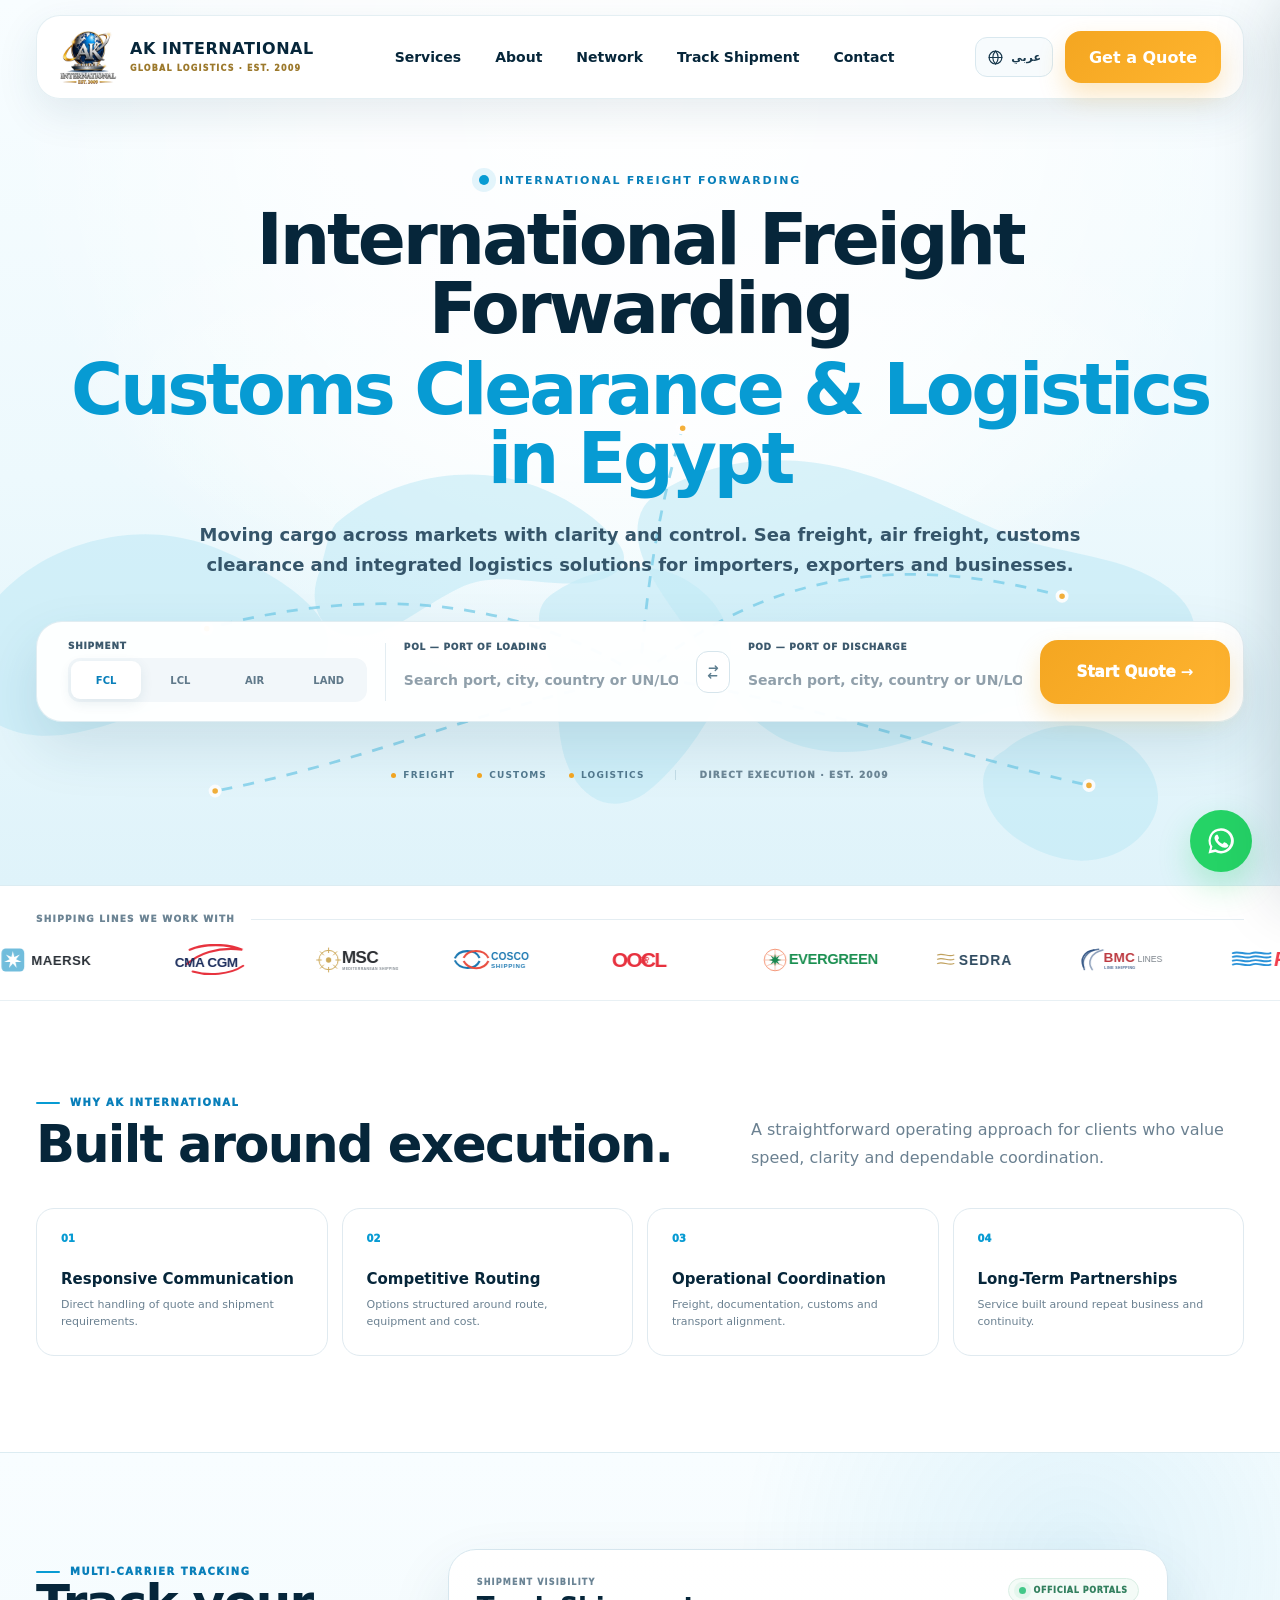
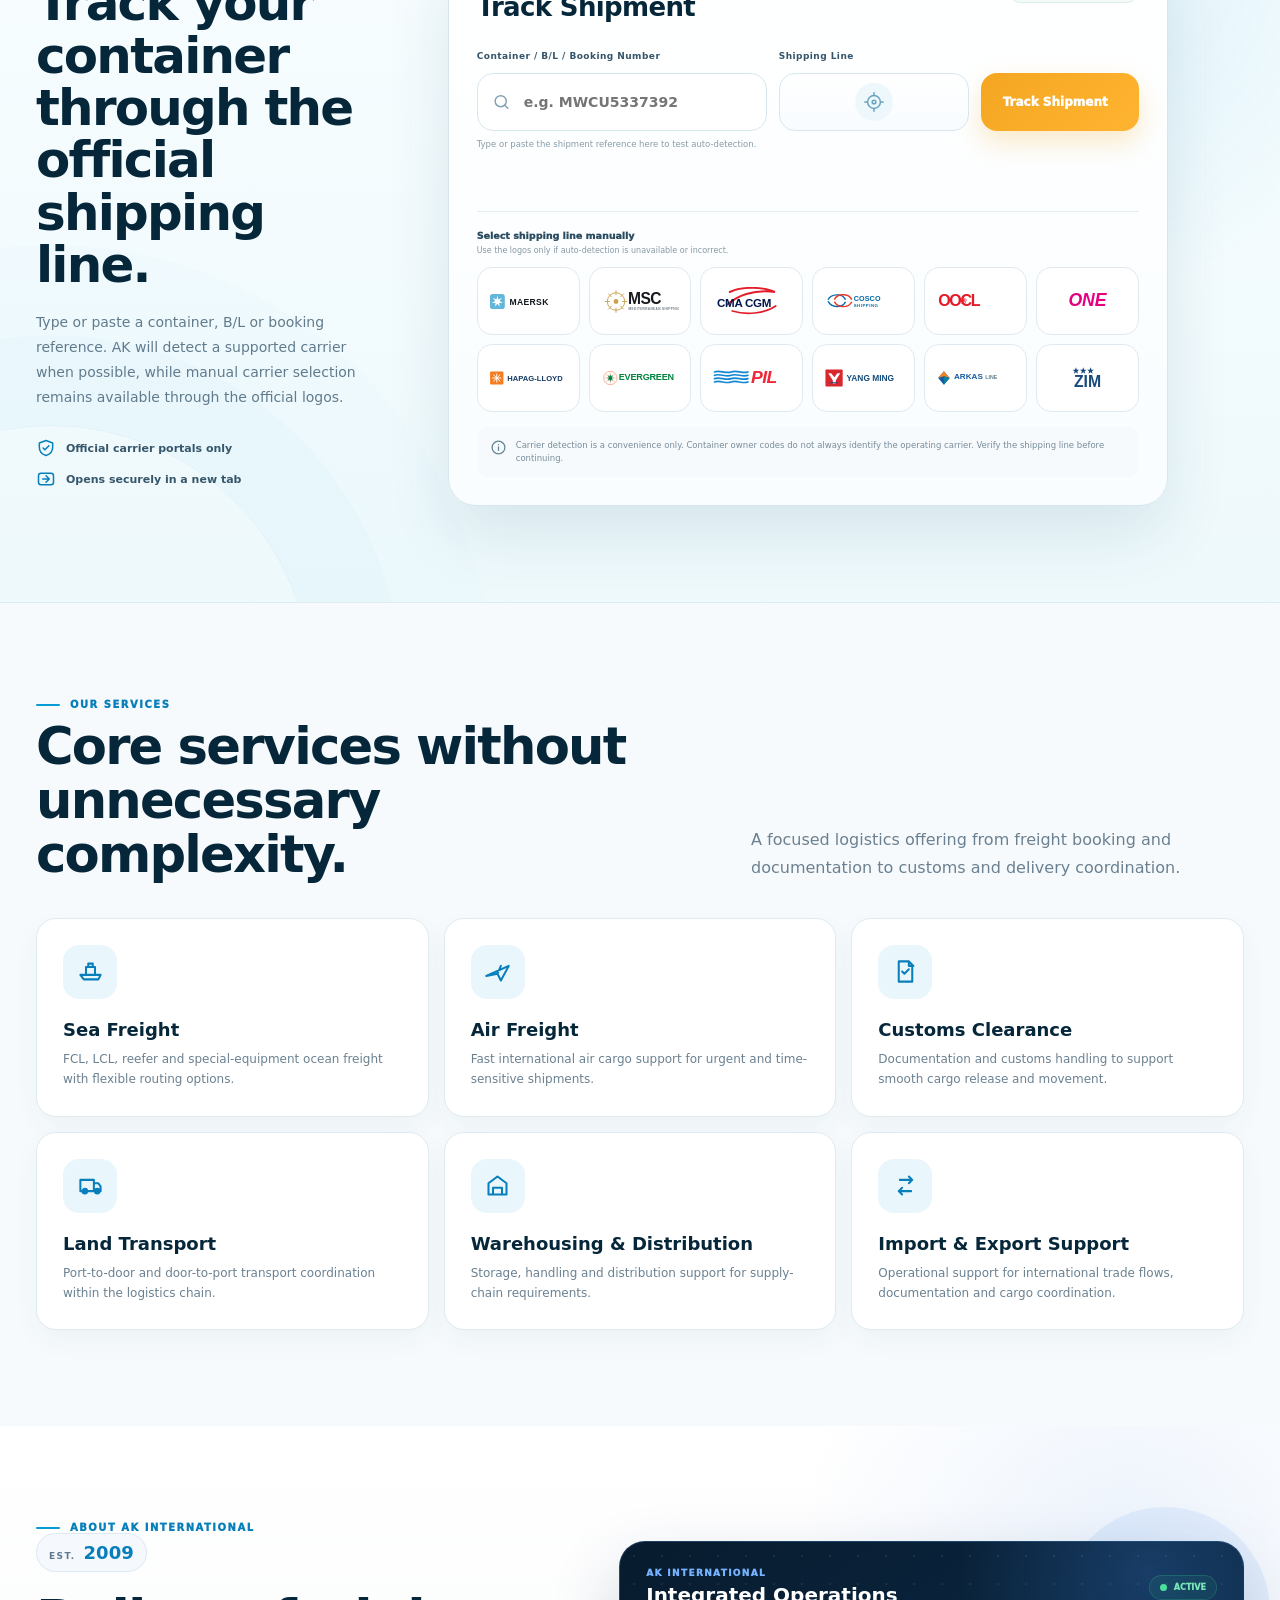
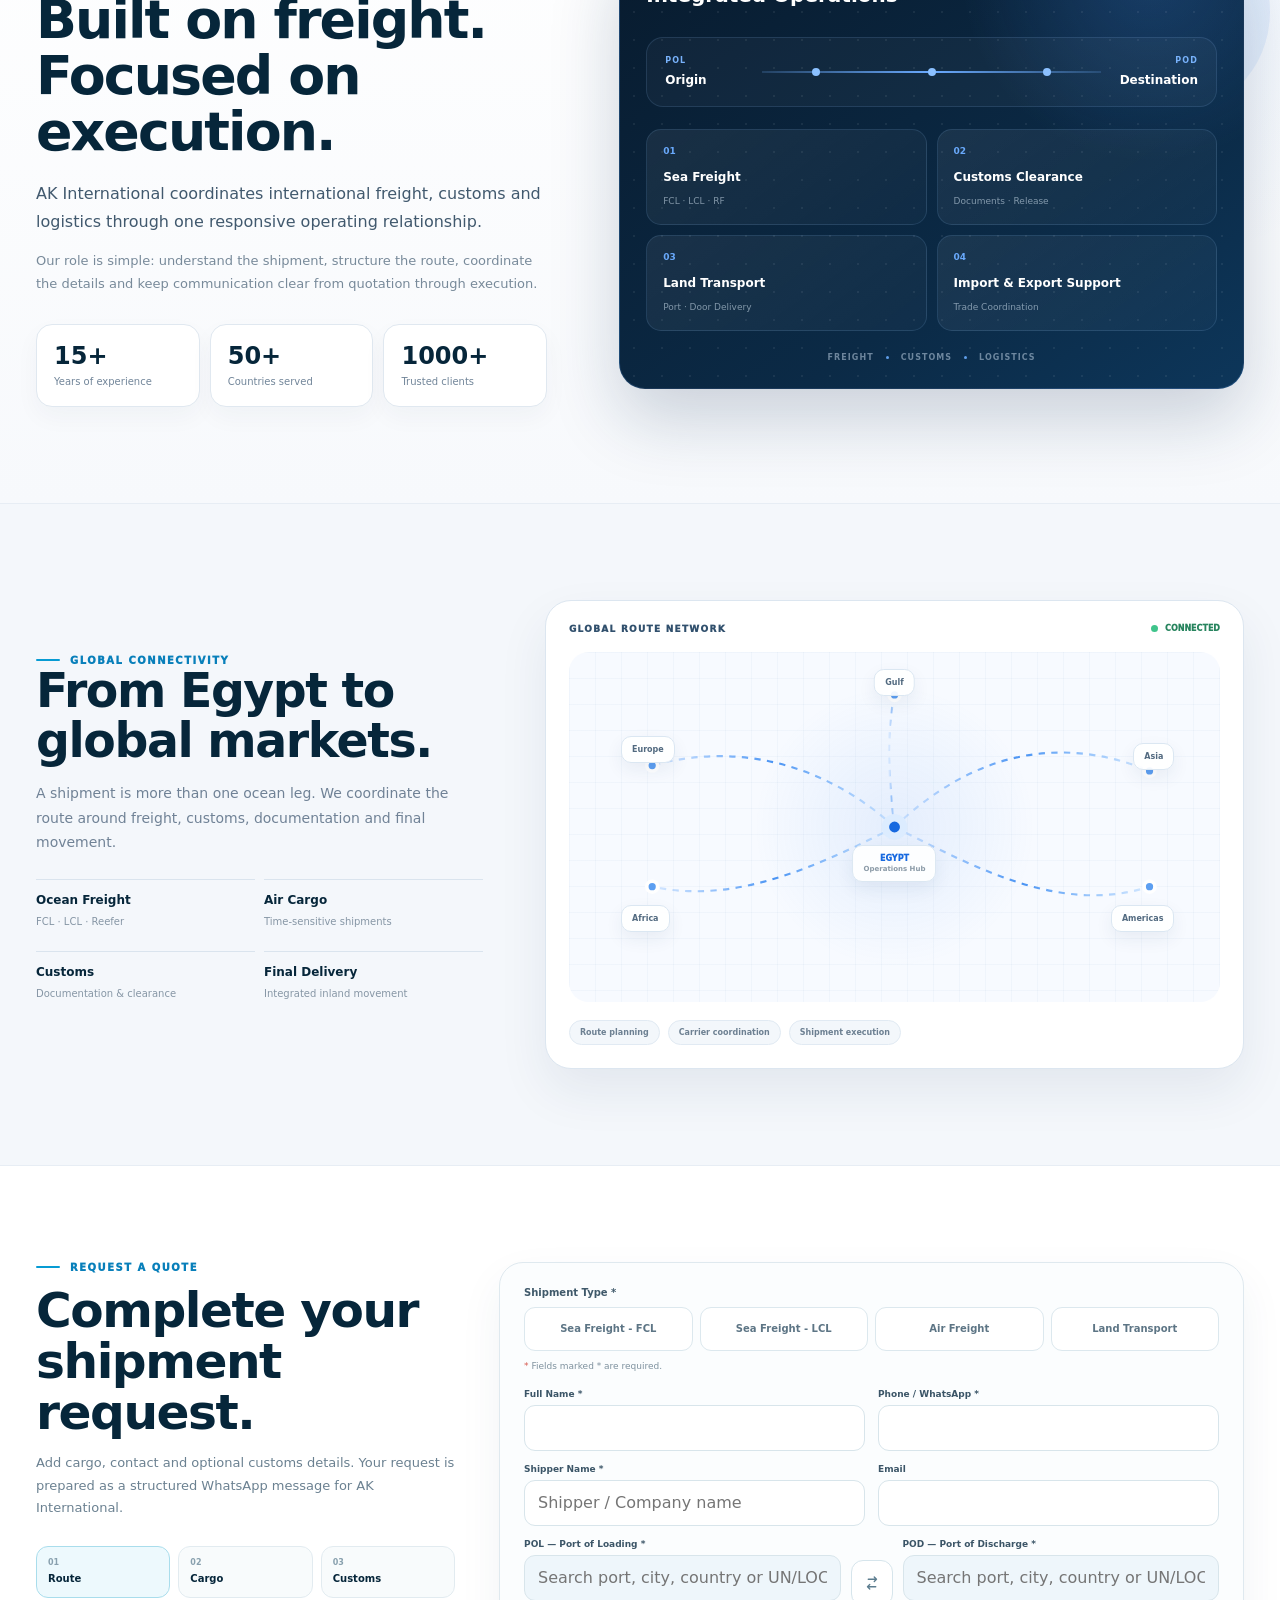
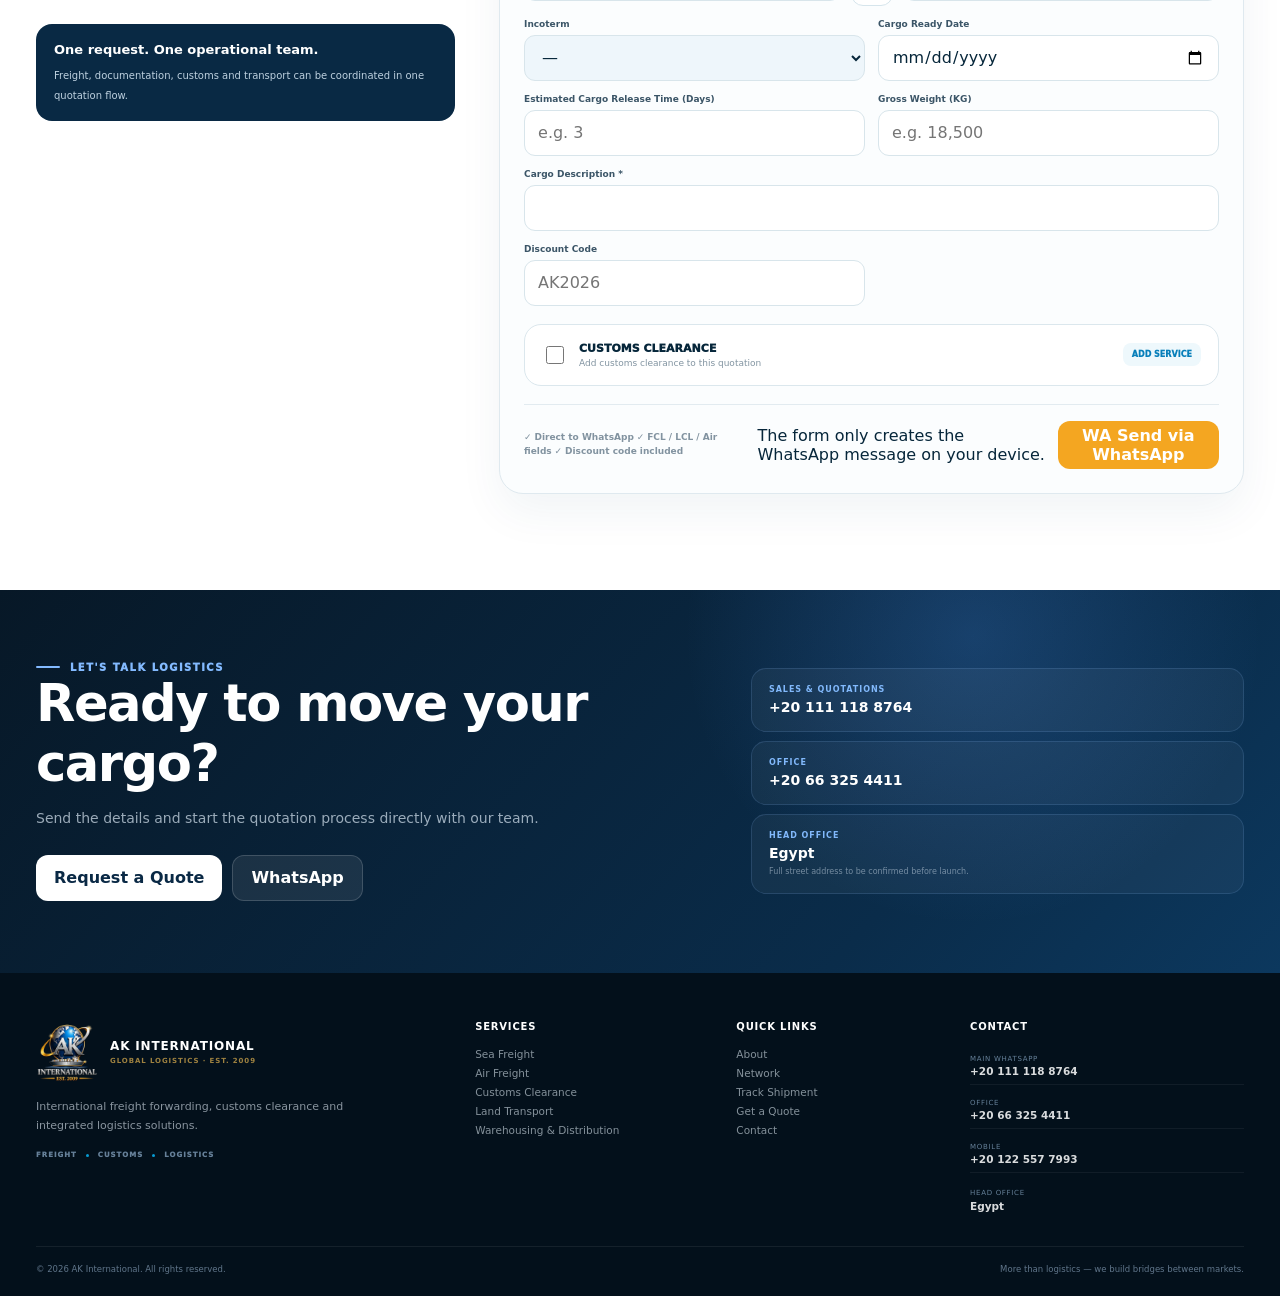
==== commit b8e4e341: "Add files via upload" ====
--- a/index.html
+++ b/index.html
@@ -1,7 +1,7 @@
 <!doctype html>
 <html dir="ltr" lang="en">
 <head>
-<!-- AK International V4.10 — Tracking Alignment + Official CTA -->
+<!-- AK International V4.15 — Port Intelligence Selector -->
 <meta charset="utf-8"/>
 <meta content="width=device-width, initial-scale=1" name="viewport"/>
 <meta content="#071a2b" name="theme-color"/>
@@ -178,15 +178,17 @@
 <div class="quick-quote-cell quick-port">
 <label class="quick-label" data-t="quickPOL" for="quickOrigin">POL — Port of Loading</label>
 <div class="port-combo" data-port-combo="pol">
-<input aria-autocomplete="list" aria-controls="quickPolPortList" aria-expanded="false" autocomplete="off" id="quickOrigin" placeholder="Search Egyptian port..." role="combobox"/>
+<input aria-autocomplete="list" aria-controls="quickPolPortList" aria-expanded="false" autocomplete="off" id="quickOrigin" placeholder="Search port, city, country or UN/LOCODE..." role="combobox"/>
 <div class="port-dropdown" id="quickPolPortList" role="listbox"></div>
 </div>
 </div>
-<div aria-hidden="true" class="quick-arrow">→</div>
+<button class="port-swap quick-port-swap" id="quickSwapPorts" type="button" aria-label="Swap origin and destination" title="Swap origin and destination">
+<svg viewBox="0 0 24 24" aria-hidden="true"><path d="M7 7h11l-3-3M18 7l-3 3M17 17H6l3 3M6 17l3-3"></path></svg>
+</button>
 <div class="quick-quote-cell quick-port">
 <label class="quick-label" data-t="quickPOD" for="quickDestination">POD — Port of Discharge</label>
 <div class="port-combo" data-port-combo="pod">
-<input aria-autocomplete="list" aria-controls="quickPodPortList" aria-expanded="false" autocomplete="off" id="quickDestination" placeholder="Search world port..." role="combobox"/>
+<input aria-autocomplete="list" aria-controls="quickPodPortList" aria-expanded="false" autocomplete="off" id="quickDestination" placeholder="Search port, city, country or UN/LOCODE..." role="combobox"/>
 <div class="port-dropdown" id="quickPodPortList" role="listbox"></div>
 </div>
 </div>
@@ -550,13 +552,18 @@
 <label data-t="fEmail" for="email">Email</label>
 <input autocomplete="email" id="email" type="email"/>
 </div>
+<div class="quote-route-fields">
 <div class="field compact-field">
 <label data-t="fOrigin" for="origin">POL — Port of Loading *</label>
-<div class="port-combo" data-port-combo="pol"><input aria-autocomplete="list" aria-controls="polPortList" aria-expanded="false" autocomplete="off" id="origin" placeholder="Search Egyptian port..." required="" role="combobox"/><div class="port-dropdown" id="polPortList" role="listbox"></div></div>
-</div>
+<div class="port-combo" data-port-combo="pol"><input aria-autocomplete="list" aria-controls="polPortList" aria-expanded="false" autocomplete="off" id="origin" placeholder="Search port, city, country or UN/LOCODE..." required="" role="combobox"/><div class="port-dropdown" id="polPortList" role="listbox"></div></div>
+</div>
+<button class="port-swap quote-port-swap" id="quoteSwapPorts" type="button" aria-label="Swap origin and destination" title="Swap origin and destination">
+<svg viewBox="0 0 24 24" aria-hidden="true"><path d="M7 7h11l-3-3M18 7l-3 3M17 17H6l3 3M6 17l3-3"></path></svg>
+</button>
 <div class="field compact-field">
 <label data-t="fDestination" for="destination">POD — Port of Discharge *</label>
-<div class="port-combo" data-port-combo="pod"><input aria-autocomplete="list" aria-controls="podPortList" aria-expanded="false" autocomplete="off" id="destination" placeholder="Search world port..." required="" role="combobox"/><div class="port-dropdown" id="podPortList" role="listbox"></div></div>
+<div class="port-combo" data-port-combo="pod"><input aria-autocomplete="list" aria-controls="podPortList" aria-expanded="false" autocomplete="off" id="destination" placeholder="Search port, city, country or UN/LOCODE..." required="" role="combobox"/><div class="port-dropdown" id="podPortList" role="listbox"></div></div>
+</div>
 </div>
 <div class="field compact-field">
 <label for="incoterm">Incoterm</label>
@@ -788,5 +795,5 @@
 
 
 
-</main><script defer src="./assets/js/carriers.js"></script><script defer src="./assets/js/tracking-intelligence.js"></script><script defer src="./assets/js/app.js"></script><script defer src="./assets/js/tracking-ui.js"></script></body>
+</main><script defer src="./assets/js/carriers.js"></script><script defer src="./assets/js/tracking-intelligence.js"></script><script defer src="./assets/js/app.js"></script><script defer src="./assets/js/ports-ui.js"></script><script defer src="./assets/js/tracking-ui.js"></script></body>
 </html>
--- a/assets/css/main.css
+++ b/assets/css/main.css
@@ -13,10 +13,10 @@
 .drawer-backdrop{position:fixed;inset:0;z-index:1250;background:rgba(4,27,43,.38);backdrop-filter:blur(3px);opacity:0;pointer-events:none;transition:opacity .22s}.drawer-backdrop.is-open{opacity:1;pointer-events:auto}.mobile-drawer{position:fixed;z-index:1300;top:0;right:0;width:min(390px,88vw);height:100dvh;padding:22px 24px;background:#fff;box-shadow:-22px 0 60px rgba(4,31,48,.18);transform:translateX(105%);transition:transform .25s ease;display:flex;flex-direction:column;overflow:auto}.mobile-drawer.is-open{transform:translateX(0)}.drawer-head{display:flex;align-items:center;justify-content:space-between;gap:14px}.drawer-brand{display:flex;align-items:center;gap:10px}.drawer-brand img{width:48px;height:48px;object-fit:contain}.drawer-brand strong{display:block;font-size:12px}.drawer-brand span{display:block;margin-top:4px;color:#9c792c;font-size:7px;font-weight:900;letter-spacing:.12em}.drawer-close{width:44px;height:44px;border:0;border-radius:12px;background:#f4f8fa;color:var(--ink);font-size:30px;line-height:1}.drawer-actions{display:grid;gap:10px;margin:26px 0}.drawer-primary,.drawer-secondary{min-height:50px;border-radius:14px;display:flex;align-items:center;justify-content:center;font-weight:900}.drawer-primary{background:var(--amber);color:#fff}.drawer-secondary{border:1px solid var(--line);color:var(--ink)}.drawer-nav{display:grid;border-top:1px solid var(--line)}.drawer-nav a{min-height:62px;display:flex;align-items:center;justify-content:space-between;border-bottom:1px solid var(--line);font-size:17px;font-weight:850}.drawer-nav b{font-size:26px;font-weight:400;color:#89a0af}.drawer-foot{margin-top:auto;padding-top:28px}.drawer-foot>span{display:block;margin-bottom:10px;color:#8093a1;font-size:9px;font-weight:900;letter-spacing:.14em}.drawer-foot small{display:block;margin-top:22px;color:#91a3af;font-size:8px;font-weight:900;letter-spacing:.13em}
 
 /* Hero */
-.hero{position:relative;min-height:885px;padding:170px 0 62px;overflow:hidden;background:radial-gradient(circle at 50% 11%,rgba(255,255,255,.98),rgba(255,255,255,.72) 31%,transparent 62%),linear-gradient(180deg,#f8fdff 0%,#edf9fd 54%,#dff3fa 100%)}.hero:before{content:"";position:absolute;left:50%;top:180px;width:1150px;height:420px;transform:translateX(-50%);border-radius:50%;background:radial-gradient(ellipse,rgba(255,255,255,.78),rgba(255,255,255,.18) 56%,transparent 72%)}.hero-world{position:absolute;inset:265px 0 -85px;opacity:.88;pointer-events:none}.hero-world svg{width:100%;height:100%}.hero-land path{fill:#bde8f5;opacity:.62}.hero-routes path{fill:none;stroke:#63c5e5;stroke-width:3;stroke-dasharray:12 12;opacity:.72}.hero-pins circle{fill:var(--amber);stroke:#fff;stroke-width:4}.hero-pins .hub{fill:var(--blue);stroke:#dff6ff;stroke-width:9;filter:drop-shadow(0 8px 12px rgba(7,155,211,.25))}.hero-inner{position:relative;z-index:2}.hero-copy{max-width:1180px;margin:auto;text-align:center}.hero-kicker{display:inline-flex;align-items:center;gap:10px;margin-bottom:18px;color:var(--blue-deep);font-size:11px;font-weight:950;letter-spacing:.16em}.hero-kicker>span{width:10px;height:10px;border-radius:50%;background:var(--blue);box-shadow:0 0 0 7px rgba(7,155,211,.10)}.hero h1{max-width:1180px;margin:0 auto;font-family:"Arial Rounded MT Bold","Trebuchet MS","Segoe UI",system-ui,sans-serif;font-size:clamp(48px,5.55vw,86px);font-weight:900;line-height:.98;letter-spacing:-.045em}.hero h1>span{display:block}.hero-title-accent{margin-top:11px;color:var(--blue)}html[dir="rtl"] .hero h1{line-height:1.12;letter-spacing:0}.hero-copy>p{max-width:900px;margin:26px auto 0;color:#35556a;font-size:18px;line-height:1.65;font-weight:650}.quick-quote{position:relative;display:grid;grid-template-columns:1.08fr 1px 1fr 34px 1fr auto;align-items:center;width:min(1280px,100%);margin:42px auto 0;padding:13px;border:1px solid rgba(118,172,197,.22);border-radius:26px;background:rgba(255,255,255,.96);box-shadow:0 24px 55px rgba(20,83,109,.13)}.quick-quote-cell{min-width:0;padding:6px 18px}.quick-label{display:block;margin-bottom:7px;color:#3c596d;font-size:9px;font-weight:950;letter-spacing:.08em;text-transform:uppercase}.quick-divider{width:1px;height:58px;background:#e3edf2}.quick-modes{display:grid;grid-template-columns:repeat(4,1fr);gap:4px;padding:3px;border-radius:12px;background:#f2f7fa}.quick-modes label{display:block}.quick-modes input{position:absolute;opacity:0;pointer-events:none}.quick-modes span{min-height:38px;display:flex;align-items:center;justify-content:center;padding:0 8px;border-radius:9px;color:#60798a;font-size:10px;font-weight:900}.quick-modes input:checked+span{background:#fff;color:var(--blue-deep);box-shadow:0 4px 13px rgba(20,75,100,.09)}.quick-port .port-combo{position:relative}.quick-port input{width:100%;height:42px;padding:0;border:0;outline:0;background:transparent;color:var(--ink);font-size:14px;font-weight:750}.quick-port input::placeholder{color:#90a0ab}.quick-arrow{text-align:center;color:#8ca5b4;font-size:24px}.quick-submit{min-width:190px;min-height:64px;padding:0 22px;border:0;border-radius:18px;background:linear-gradient(135deg,var(--amber),#ffb431);color:#fff;font-size:15px;font-weight:950;box-shadow:0 12px 25px rgba(244,166,33,.25)}.quick-submit:hover{background:linear-gradient(135deg,var(--amber-deep),#f6a51d);transform:translateY(-1px)}.quick-status{position:absolute;left:22px;right:22px;bottom:-28px;text-align:center;color:#c94b43;font-size:10px}.hero-meta{margin:48px auto 0;display:flex;align-items:center;justify-content:center;gap:22px;color:#52788d;font-size:9px;font-weight:950;letter-spacing:.13em}.hero-meta span{display:flex;align-items:center;gap:7px}.hero-meta i{width:5px;height:5px;border-radius:50%;background:var(--amber)}.hero-meta small{margin-left:8px;padding-left:24px;border-left:1px solid rgba(68,123,148,.20);font-size:9px;color:#6d8796}
+.hero{position:relative;min-height:885px;padding:170px 0 62px;overflow:hidden;background:radial-gradient(circle at 50% 11%,rgba(255,255,255,.98),rgba(255,255,255,.72) 31%,transparent 62%),linear-gradient(180deg,#f8fdff 0%,#edf9fd 54%,#dff3fa 100%)}.hero:before{content:"";position:absolute;left:50%;top:180px;width:1150px;height:420px;transform:translateX(-50%);border-radius:50%;background:radial-gradient(ellipse,rgba(255,255,255,.78),rgba(255,255,255,.18) 56%,transparent 72%)}.hero-world{position:absolute;inset:265px 0 -85px;opacity:.88;pointer-events:none}.hero-world svg{width:100%;height:100%}.hero-land path{fill:#bde8f5;opacity:.62}.hero-routes path{fill:none;stroke:#63c5e5;stroke-width:3;stroke-dasharray:12 12;opacity:.72}.hero-pins circle{fill:var(--amber);stroke:#fff;stroke-width:4}.hero-pins .hub{fill:var(--blue);stroke:#dff6ff;stroke-width:9;filter:drop-shadow(0 8px 12px rgba(7,155,211,.25))}.hero-inner{position:relative;z-index:2}.hero-copy{max-width:1180px;margin:auto;text-align:center}.hero-kicker{display:inline-flex;align-items:center;gap:10px;margin-bottom:18px;color:var(--blue-deep);font-size:11px;font-weight:950;letter-spacing:.16em}.hero-kicker>span{width:10px;height:10px;border-radius:50%;background:var(--blue);box-shadow:0 0 0 7px rgba(7,155,211,.10)}.hero h1{max-width:1180px;margin:0 auto;font-family:"Arial Rounded MT Bold","Trebuchet MS","Segoe UI",system-ui,sans-serif;font-size:clamp(48px,5.55vw,86px);font-weight:900;line-height:.98;letter-spacing:-.045em}.hero h1>span{display:block}.hero-title-accent{margin-top:11px;color:var(--blue)}html[dir="rtl"] .hero h1{line-height:1.12;letter-spacing:0}.hero-copy>p{max-width:900px;margin:26px auto 0;color:#35556a;font-size:18px;line-height:1.65;font-weight:650}.quick-quote{position:relative;display:grid;grid-template-columns:1.08fr 1px 1fr 34px 1fr auto;align-items:center;width:min(1280px,100%);margin:42px auto 0;padding:13px;border:1px solid rgba(118,172,197,.22);border-radius:26px;background:rgba(255,255,255,.96);box-shadow:0 24px 55px rgba(20,83,109,.13)}.quick-quote-cell{min-width:0;padding:6px 18px}.quick-label{display:block;margin-bottom:7px;color:#3c596d;font-size:9px;font-weight:950;letter-spacing:.08em;text-transform:uppercase}.quick-divider{width:1px;height:58px;background:#e3edf2}.quick-modes{display:grid;grid-template-columns:repeat(4,1fr);gap:4px;padding:3px;border-radius:12px;background:#f2f7fa}.quick-modes label{display:block}.quick-modes input{position:absolute;opacity:0;pointer-events:none}.quick-modes span{min-height:38px;display:flex;align-items:center;justify-content:center;padding:0 8px;border-radius:9px;color:#60798a;font-size:10px;font-weight:900}.quick-modes input:checked+span{background:#fff;color:var(--blue-deep);box-shadow:0 4px 13px rgba(20,75,100,.09)}.quick-port .port-combo{position:relative}.quick-port input{width:100%;height:42px;padding:0;border:0;outline:0;background:transparent;color:var(--ink);font-size:14px;font-weight:750}.quick-port input::placeholder{color:#90a0ab}.quick-port .port-combo.has-port input{padding-left:34px}html[dir="rtl"] .quick-port .port-combo.has-port input{padding-left:0;padding-right:34px}.quick-arrow{text-align:center;color:#8ca5b4;font-size:24px}.quick-submit{min-width:190px;min-height:64px;padding:0 22px;border:0;border-radius:18px;background:linear-gradient(135deg,var(--amber),#ffb431);color:#fff;font-size:15px;font-weight:950;box-shadow:0 12px 25px rgba(244,166,33,.25)}.quick-submit:hover{background:linear-gradient(135deg,var(--amber-deep),#f6a51d);transform:translateY(-1px)}.quick-status{position:absolute;left:22px;right:22px;bottom:-28px;text-align:center;color:#c94b43;font-size:10px}.hero-meta{margin:48px auto 0;display:flex;align-items:center;justify-content:center;gap:22px;color:#52788d;font-size:9px;font-weight:950;letter-spacing:.13em}.hero-meta span{display:flex;align-items:center;gap:7px}.hero-meta i{width:5px;height:5px;border-radius:50%;background:var(--amber)}.hero-meta small{margin-left:8px;padding-left:24px;border-left:1px solid rgba(68,123,148,.20);font-size:9px;color:#6d8796}
 
 /* Port dropdown */
-.port-combo{position:relative}.port-dropdown{position:absolute;z-index:1500;left:0;right:0;top:calc(100% + 8px);display:none;max-height:360px;overflow:auto;padding:8px;border:1px solid #d8e6ee;border-radius:16px;background:#fff;box-shadow:0 22px 45px rgba(15,63,87,.16)}.port-combo.open .port-dropdown{display:block}.port-group{padding:8px 10px 6px;color:#547184;font-size:9px;font-weight:950;letter-spacing:.12em}.port-option{width:100%;display:flex;align-items:center;justify-content:space-between;gap:12px;padding:11px 10px;border:0;border-radius:10px;background:#fff;text-align:left;color:var(--ink)}html[dir="rtl"] .port-option{text-align:right}.port-option:hover,.port-option.active{background:#edf8fc}.port-name{display:block;font-size:12px;font-weight:850}.port-meta{display:block;margin-top:2px;color:#8092a0;font-size:9px}.port-code{flex:0 0 auto;padding:5px 7px;border-radius:7px;background:#f1f6f8;color:#557080;font-size:9px;font-weight:900}.port-hint,.port-empty{padding:10px;color:#8092a0;font-size:9px;line-height:1.45}.port-db-state{display:inline-block;margin-top:5px}.port-db-warning{color:#a56b0b}
+
 
 /* Carrier strip */
 .partner-strip{padding:28px 0 20px;background:#fff;border-top:1px solid #dcecf2;border-bottom:1px solid #e8f0f4;overflow:hidden}.carrier-heading{display:flex;align-items:center;gap:16px;margin-bottom:16px}.carrier-kicker{font-size:9px;font-weight:950;letter-spacing:.14em;color:#6c8494}.carrier-rule{height:1px;flex:1;background:#e4edf2}.carrier-marquee{overflow:hidden}.carrier-track{display:flex;width:max-content;animation:carrier-scroll 36s linear infinite;will-change:transform}.carrier-track.is-paused{animation-play-state:paused}.carrier-group{display:flex;align-items:center;gap:48px;padding-right:48px}.carrier-logo{height:40px;min-width:92px;display:flex;align-items:center;justify-content:center;opacity:.9}.carrier-logo img{max-height:32px;width:auto;object-fit:contain}@keyframes carrier-scroll{to{transform:translateX(-50%)}}
@@ -482,7 +482,7 @@
 }
 .tracking-carriers{
   display:grid;
-  grid-template-columns:repeat(5,minmax(0,1fr));
+  grid-template-columns:repeat(6,minmax(0,1fr));
   gap:9px
 }
 .tracking-logo-card{
@@ -713,7 +713,7 @@
 @media(max-width:980px){
   .tracking-shell{grid-template-columns:1fr;gap:34px}
   .tracking-copy{max-width:760px}
-  .tracking-carriers{grid-template-columns:repeat(5,minmax(95px,1fr))}
+  .tracking-carriers{grid-template-columns:repeat(4,minmax(110px,1fr))}
 }
 
 @media(max-width:760px){
@@ -759,3 +759,301 @@
   .tracking-carrier-logo{max-width:145px}
   .tracking-logo-card{flex-basis:122px}
 }
+
+
+/* =========================================================
+   V4.15 — PORT INTELLIGENCE SELECTOR
+   Verified maritime selection, flag + country + UN/LOCODE,
+   no free-text quote submission.
+   ========================================================= */
+
+.port-combo{position:relative}
+.port-control{position:relative}
+.port-selected-flag{
+  position:absolute;
+  z-index:2;
+  left:11px;
+  top:50%;
+  transform:translateY(-50%);
+  width:24px;
+  height:24px;
+  display:grid;
+  place-items:center;
+  font-size:19px;
+  line-height:1;
+  pointer-events:none
+}
+html[dir="rtl"] .port-selected-flag{left:auto;right:11px}
+.port-combo.has-port:not(.quick-port .port-combo) input{padding-left:45px;padding-right:38px}
+html[dir="rtl"] .port-combo.has-port:not(.quick-port .port-combo) input{padding-right:45px;padding-left:38px}
+.port-clear{
+  position:absolute;
+  z-index:3;
+  right:8px;
+  top:50%;
+  width:28px;
+  height:28px;
+  transform:translateY(-50%);
+  display:grid;
+  place-items:center;
+  padding:0;
+  border:0;
+  border-radius:8px;
+  background:transparent;
+  color:#7d93a0;
+  cursor:pointer
+}
+html[dir="rtl"] .port-clear{right:auto;left:8px}
+.port-clear[hidden],.port-selected-flag[hidden]{display:none}
+.port-clear:hover{background:#eef6f9;color:#36596c}
+.port-clear svg{
+  width:15px;
+  height:15px;
+  fill:none;
+  stroke:currentColor;
+  stroke-width:1.9;
+  stroke-linecap:round
+}
+.port-selected-detail{
+  min-height:20px;
+  display:flex;
+  align-items:center;
+  justify-content:space-between;
+  gap:9px;
+  padding:5px 4px 0;
+  color:#708895;
+  font-size:8px;
+  font-weight:750
+}
+.port-selected-detail[hidden]{display:none}
+.port-selected-detail b{
+  flex:none;
+  padding:3px 6px;
+  border-radius:6px;
+  background:#eef5f8;
+  color:#45697c;
+  font-size:7px;
+  letter-spacing:.06em
+}
+.port-combo.is-invalid-port input{
+  border-color:#d85d55!important;
+  box-shadow:0 0 0 3px rgba(216,93,85,.08)!important
+}
+
+.port-dropdown{
+  position:absolute;
+  z-index:1500;
+  left:0;
+  right:0;
+  top:calc(100% + 8px);
+  display:none;
+  max-height:410px;
+  overflow:auto;
+  padding:8px;
+  border:1px solid #d6e5ed;
+  border-radius:17px;
+  background:#fff;
+  box-shadow:0 24px 50px rgba(15,63,87,.17)
+}
+.port-combo.open .port-dropdown{display:block}
+.port-dropdown-head{
+  position:sticky;
+  z-index:2;
+  top:-8px;
+  display:flex;
+  align-items:center;
+  justify-content:space-between;
+  gap:10px;
+  padding:10px 10px 9px;
+  border-bottom:1px solid #edf2f5;
+  background:rgba(255,255,255,.97);
+  backdrop-filter:blur(8px);
+  color:#527184;
+  font-size:8px;
+  font-weight:950;
+  letter-spacing:.10em
+}
+.port-dropdown-head b{
+  padding:4px 6px;
+  border-radius:999px;
+  background:#eaf8f2;
+  color:#2b805f;
+  font-size:6px;
+  letter-spacing:.07em
+}
+.port-option{
+  width:100%;
+  display:grid;
+  grid-template-columns:34px minmax(0,1fr) auto;
+  align-items:center;
+  gap:10px;
+  min-height:62px;
+  padding:9px 10px;
+  border:0;
+  border-radius:12px;
+  background:#fff;
+  text-align:left;
+  color:var(--ink);
+  cursor:pointer
+}
+html[dir="rtl"] .port-option{text-align:right}
+.port-option:hover,.port-option.active{background:#edf8fc}
+.port-option-flag{
+  width:31px;
+  height:31px;
+  display:grid;
+  place-items:center;
+  border:1px solid #e2ebef;
+  border-radius:9px;
+  background:#fafcfd;
+  font-size:21px;
+  line-height:1
+}
+.port-option-copy{min-width:0}
+.port-name{
+  display:block;
+  overflow:hidden;
+  color:#17394d;
+  font-size:11px;
+  font-weight:900;
+  text-overflow:ellipsis;
+  white-space:nowrap
+}
+.port-meta{
+  display:block;
+  overflow:hidden;
+  margin-top:3px;
+  color:#7d919e;
+  font-size:8px;
+  text-overflow:ellipsis;
+  white-space:nowrap
+}
+.port-option-side{
+  display:grid;
+  justify-items:end;
+  gap:4px;
+  flex:none
+}
+html[dir="rtl"] .port-option-side{justify-items:start}
+.port-type{
+  color:#34805f;
+  font-size:6px;
+  font-weight:950;
+  letter-spacing:.08em
+}
+.port-code{
+  padding:4px 6px;
+  border-radius:7px;
+  background:#f0f5f7;
+  color:#4e6d7d;
+  font-size:8px;
+  font-weight:950;
+  letter-spacing:.04em
+}
+.port-hint,.port-empty{
+  padding:10px;
+  color:#7d919e;
+  font-size:8px;
+  line-height:1.55
+}
+.port-empty small{color:#9aabb5}
+.port-db-state{display:block;margin-top:5px}
+.port-db-warning{color:#a56b0b}
+
+/* Route swap controls */
+.port-swap{
+  display:grid;
+  place-items:center;
+  padding:0;
+  border:1px solid #d6e5ec;
+  border-radius:12px;
+  background:#fff;
+  color:#5c7d8f;
+  cursor:pointer;
+  transition:transform .18s ease,border-color .18s ease,color .18s ease,background .18s ease,box-shadow .18s ease
+}
+.port-swap:hover{
+  border-color:#9dcfe1;
+  background:#edf9fd;
+  color:#087fba;
+  box-shadow:0 7px 18px rgba(7,127,186,.08)
+}
+.port-swap:active{transform:scale(.97)}
+.port-swap:focus-visible{outline:3px solid rgba(7,155,211,.16);outline-offset:2px}
+.port-swap svg{
+  width:18px;
+  height:18px;
+  fill:none;
+  stroke:currentColor;
+  stroke-width:1.8;
+  stroke-linecap:round;
+  stroke-linejoin:round
+}
+.quick-port-swap{
+  width:34px;
+  height:42px;
+  align-self:center
+}
+.quote-route-fields{
+  grid-column:1/-1;
+  display:grid;
+  grid-template-columns:minmax(0,1fr) 42px minmax(0,1fr);
+  gap:10px;
+  align-items:start
+}
+.quote-port-swap{
+  width:42px;
+  height:46px;
+  margin-top:21px
+}
+
+/* Quick quote selected state */
+.quick-port .port-selected-flag{left:0}
+html[dir="rtl"] .quick-port .port-selected-flag{left:auto;right:0}
+.quick-port .port-clear{right:-5px}
+html[dir="rtl"] .quick-port .port-clear{right:auto;left:-5px}
+.quick-port .port-selected-detail{
+  padding-left:0;
+  padding-right:0;
+  font-size:7px
+}
+.quick-port .port-selected-detail b{font-size:6.5px}
+
+@media(max-width:900px){
+  .quick-port-swap{
+    width:44px;
+    height:36px;
+    margin:0 auto;
+    transform:rotate(90deg)
+  }
+  .quick-port-swap:active{transform:rotate(90deg) scale(.97)}
+}
+
+@media(max-width:640px){
+  .quote-route-fields{
+    grid-template-columns:1fr;
+    gap:8px
+  }
+  .quote-port-swap{
+    width:42px;
+    height:38px;
+    margin:0 auto;
+    transform:rotate(90deg)
+  }
+  .quote-port-swap:active{transform:rotate(90deg) scale(.97)}
+  .port-dropdown{
+    max-height:330px
+  }
+  .port-option{
+    grid-template-columns:32px minmax(0,1fr) auto;
+    min-height:59px;
+    gap:8px;
+    padding:8px
+  }
+  .port-option-flag{
+    width:29px;
+    height:29px;
+    font-size:19px
+  }
+}
+
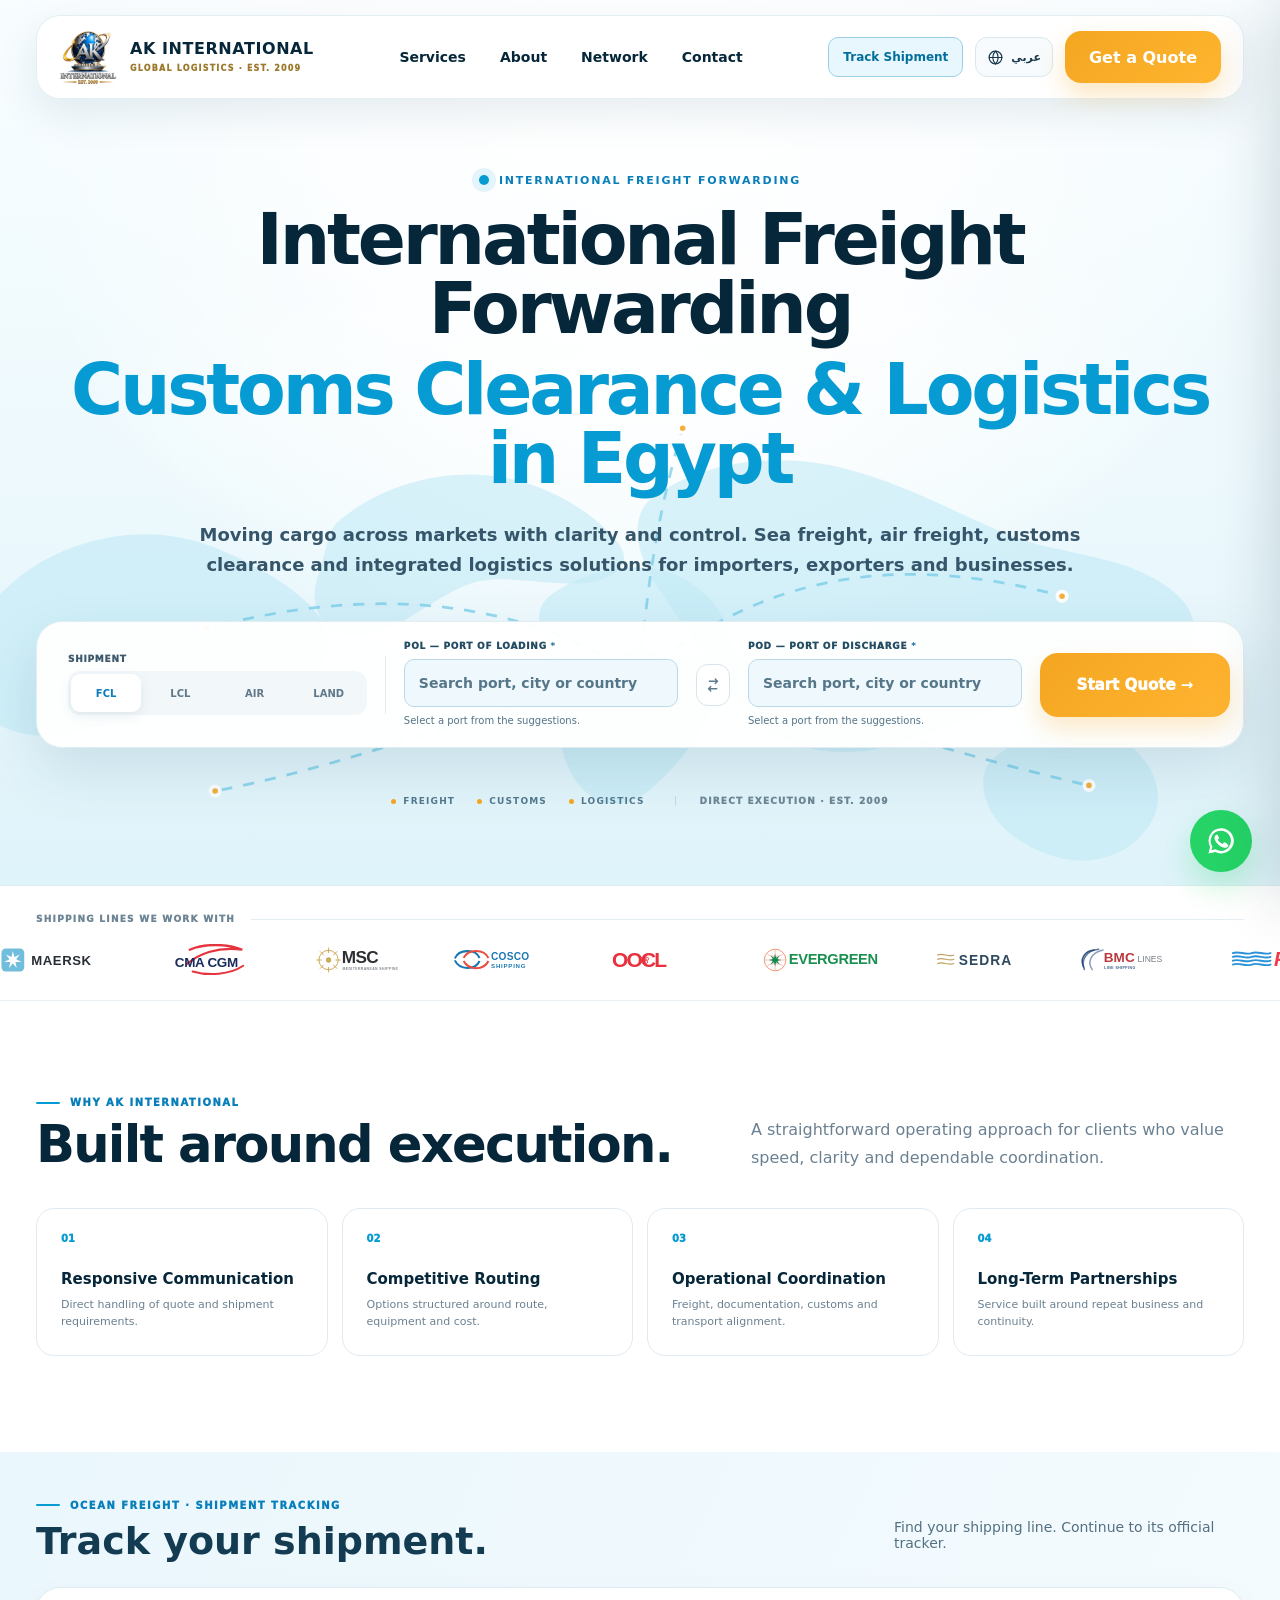
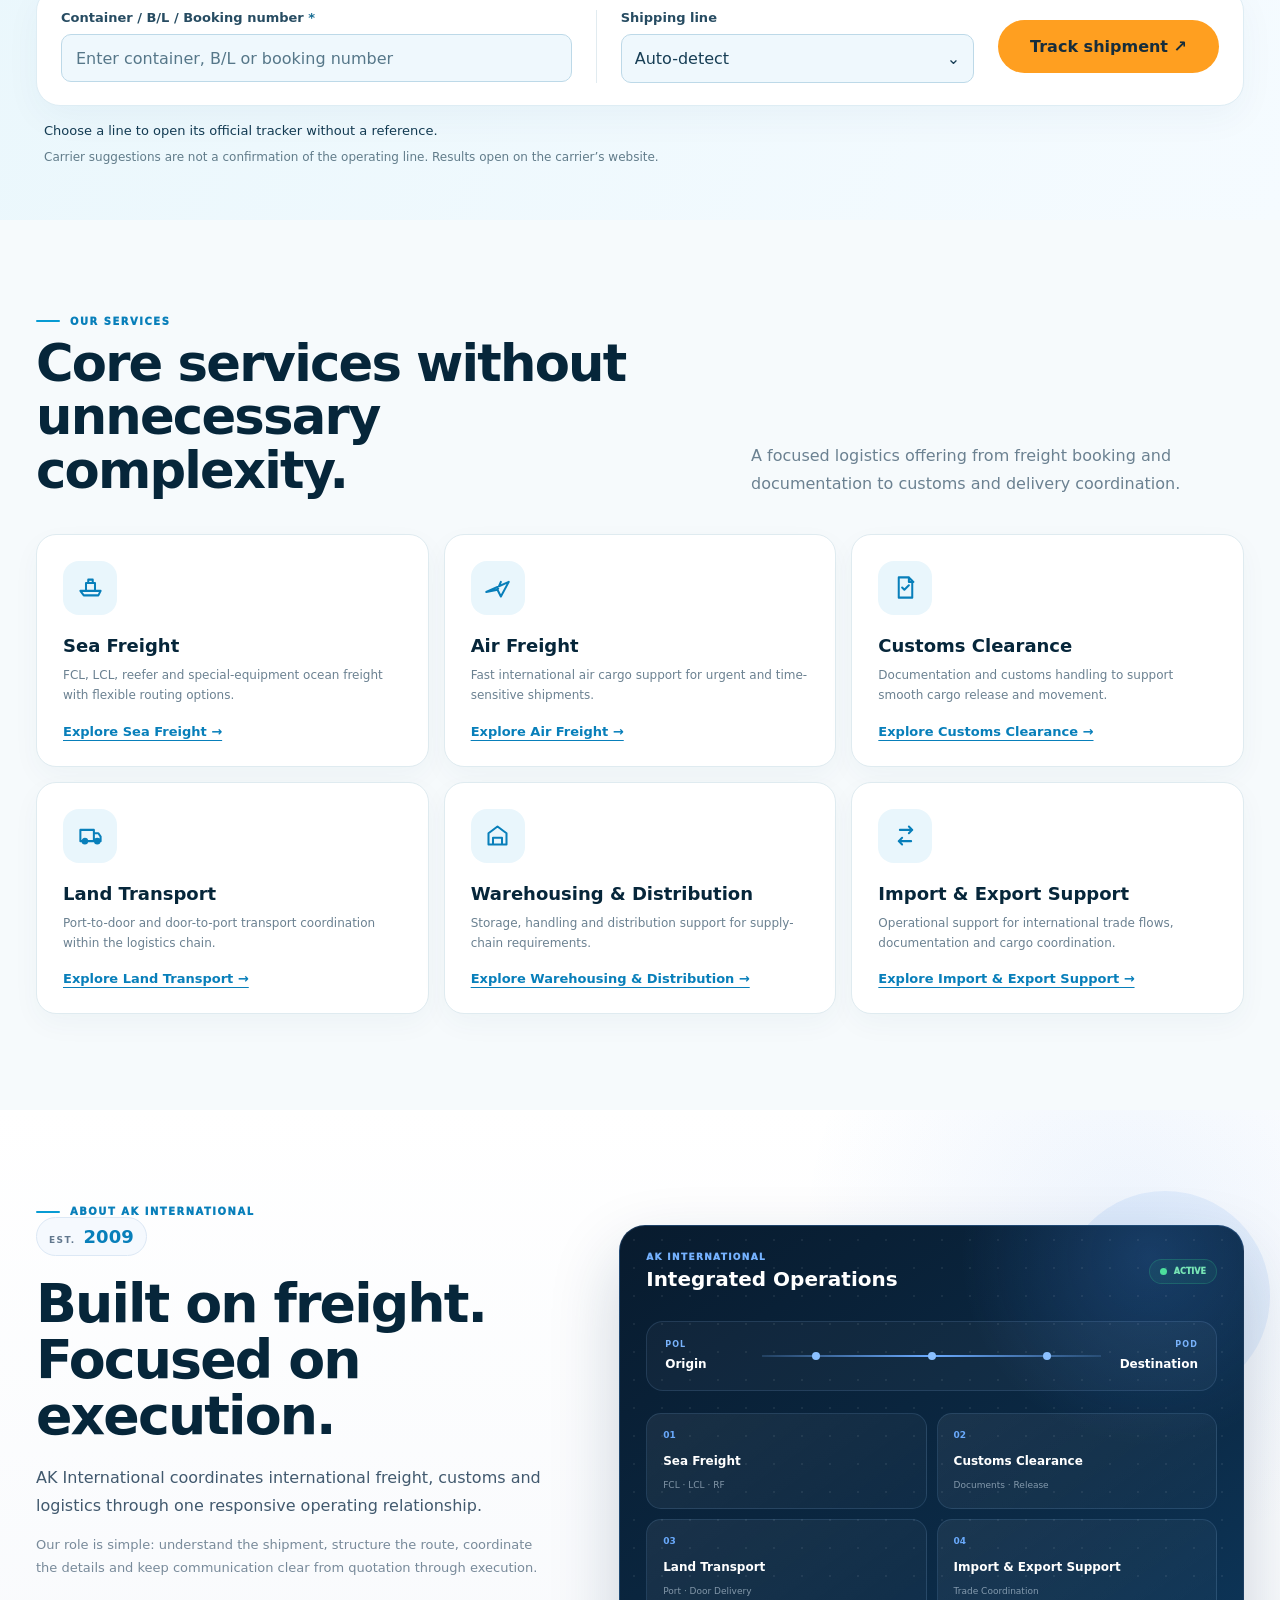
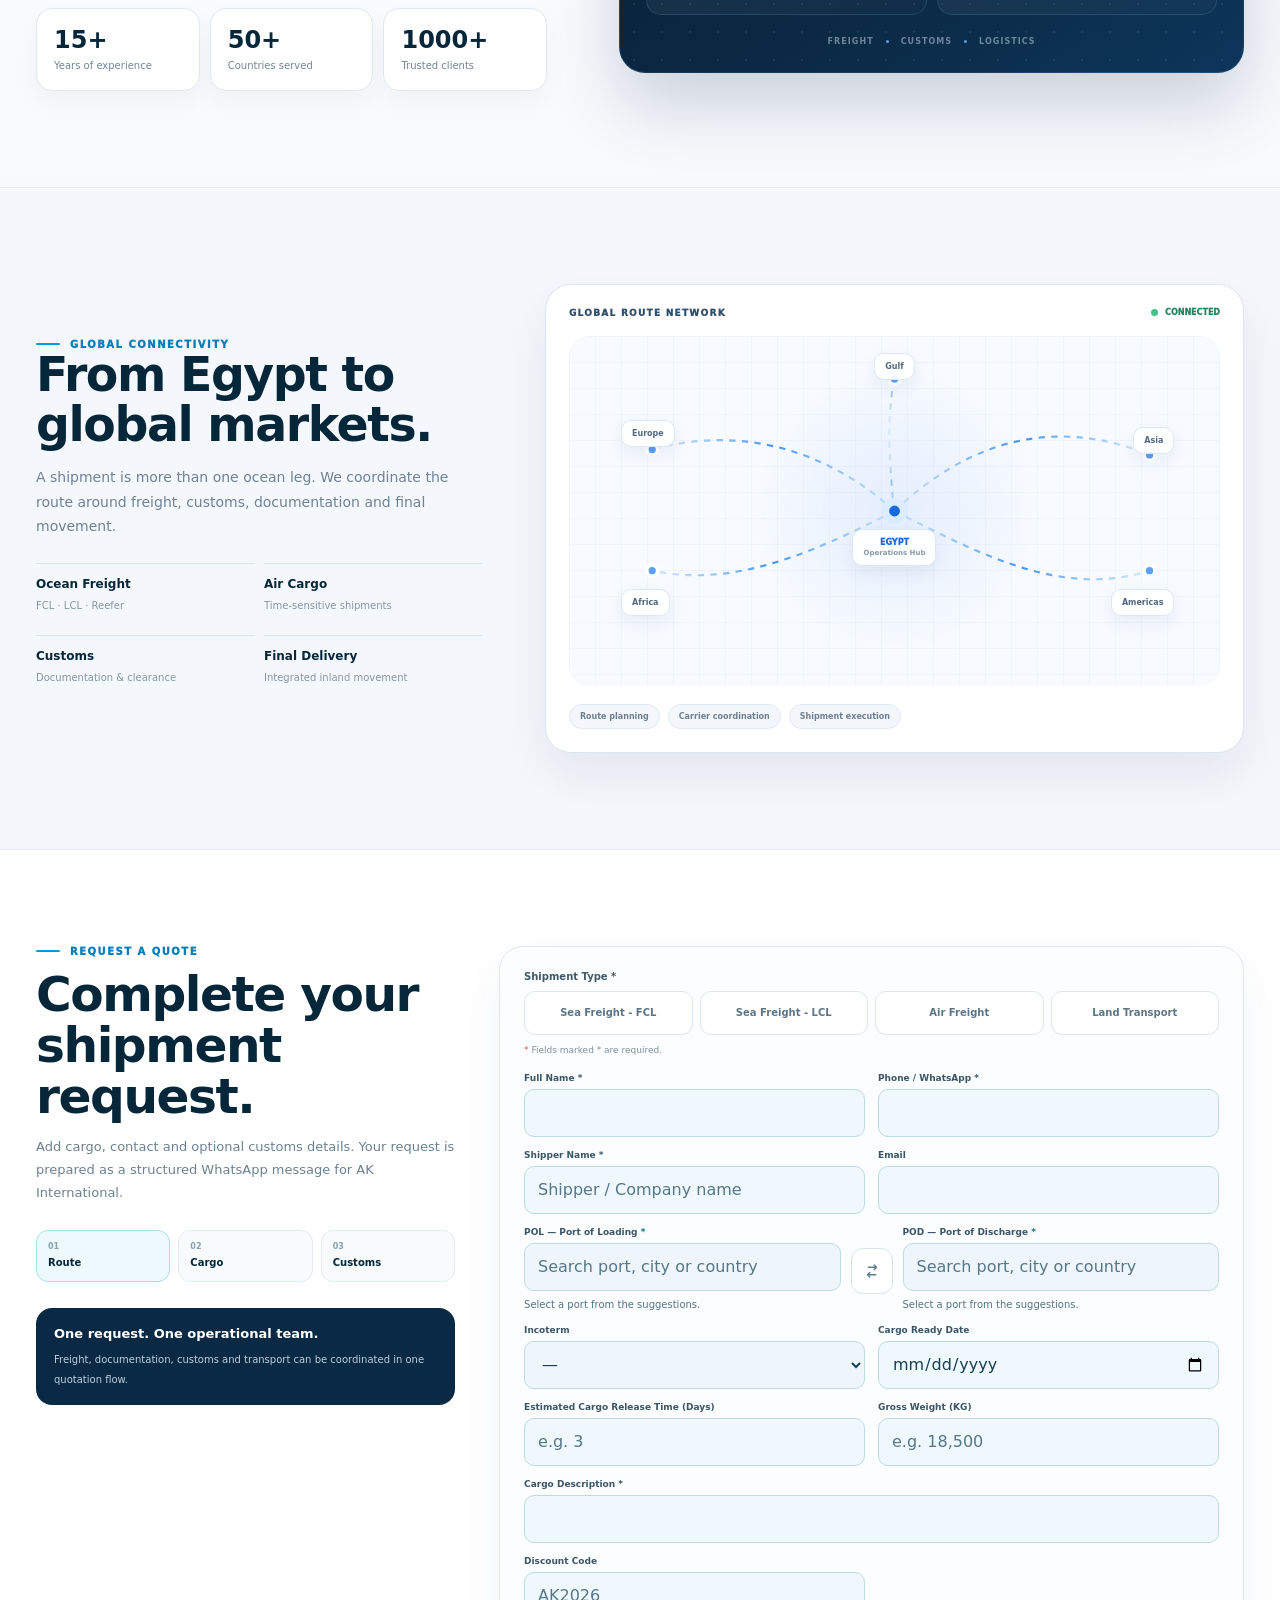
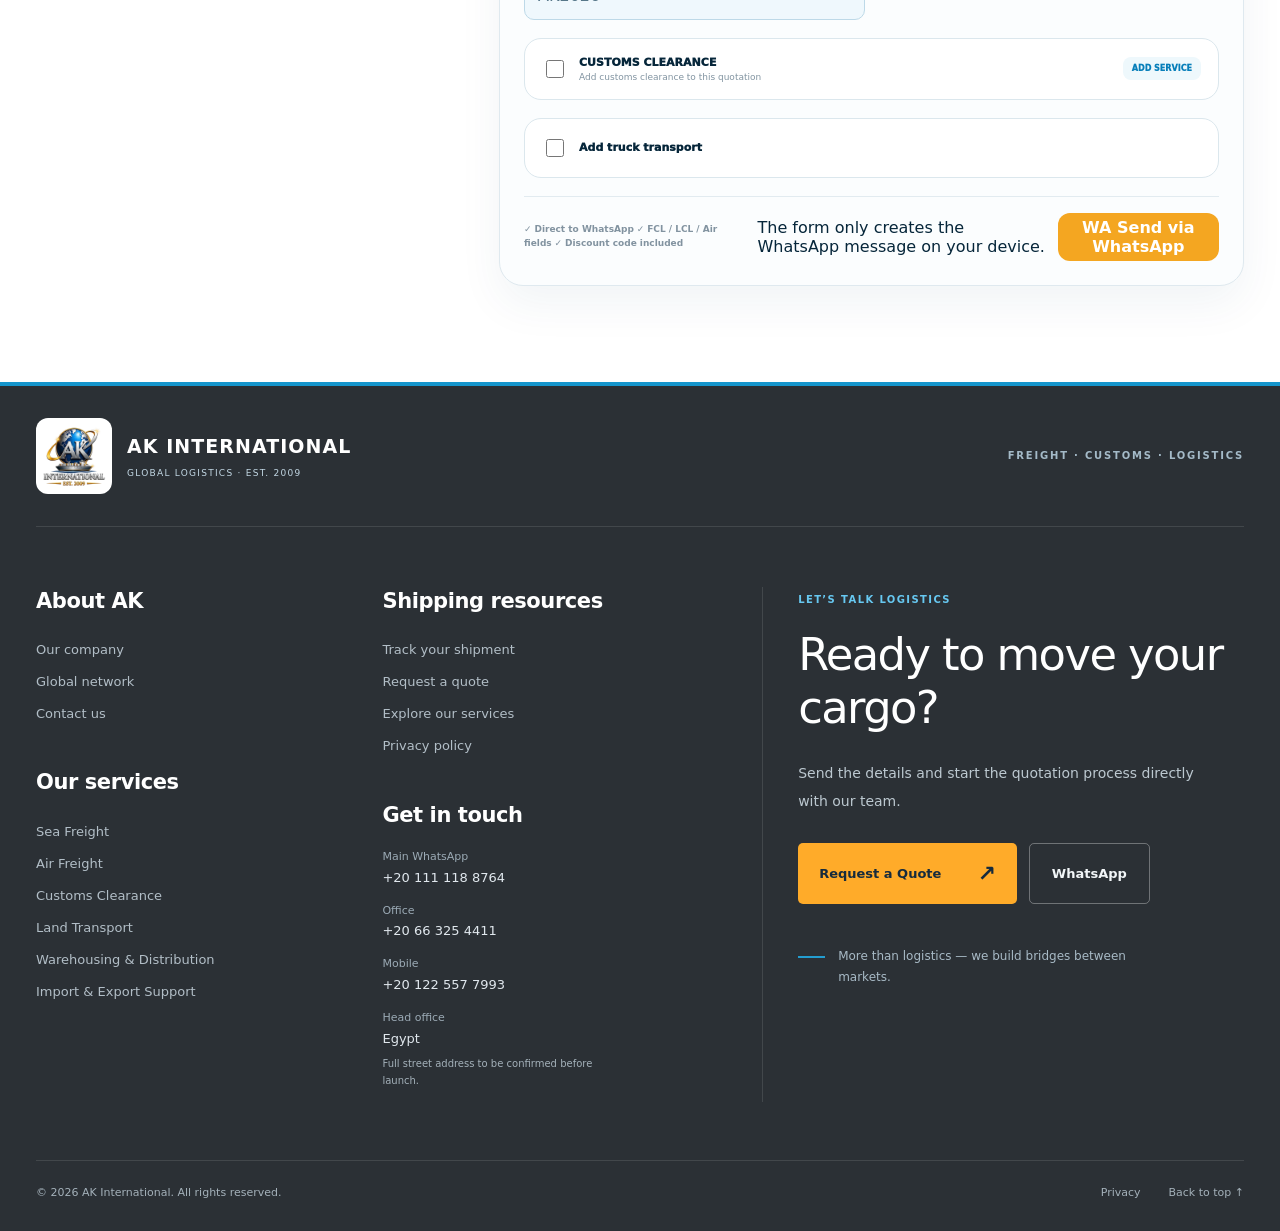
==== commit f5d73ec1: "Add files via upload" ====
--- a/index.html
+++ b/index.html
@@ -54,7 +54,8 @@
 }
 </script>
 
-<link href="./assets/css/main.css" rel="stylesheet"/></head>
+<link href="./assets/css/main.css" rel="stylesheet"/><link rel="stylesheet" href="./assets/css/tracking-search.css">
+<link rel="stylesheet" href="assets/css/footer.css"><link rel="stylesheet" href="assets/css/input-clarity.css"></head>
 <body>
 <!-- AK International V3.0 — Digital Maritime Concept -->
 <header class="site-header">
@@ -70,10 +71,10 @@
 <a data-t="navServices" href="#services">Services</a>
 <a data-t="navAbout" href="#about">About</a>
 <a data-t="navNetwork" href="#network">Network</a>
-<a data-t="navTrack" href="#tracking">Track Shipment</a>
 <a data-t="navContact" href="#contact">Contact</a>
 </nav>
 <div class="nav-actions">
+<a class="nav-track" data-t="navTrack" href="#tracking">Track Shipment</a>
 <button class="language-toggle" type="button" data-language-toggle aria-label="Switch to Arabic" title="العربية">
 <svg class="language-toggle-icon" viewBox="0 0 24 24" aria-hidden="true">
 <circle cx="12" cy="12" r="9"></circle>
@@ -107,7 +108,6 @@
 <a href="#services"><span data-t="navServices">Services</span><b aria-hidden="true">›</b></a>
 <a href="#about"><span data-t="navAbout">About</span><b aria-hidden="true">›</b></a>
 <a href="#network"><span data-t="navNetwork">Network</span><b aria-hidden="true">›</b></a>
-<a href="#tracking"><span data-t="navTrack">Track Shipment</span><b aria-hidden="true">›</b></a>
 <a href="#contact"><span data-t="navContact">Contact</span><b aria-hidden="true">›</b></a>
 </nav>
 <div class="drawer-foot">
@@ -233,112 +233,21 @@
 </div>
 </section>
 
-<section class="section tracking-section" id="tracking">
-<div class="container tracking-shell">
-  <div class="tracking-copy">
-    <div class="kicker" data-t="trackingKicker">MULTI-CARRIER TRACKING</div>
-    <h2 data-t="trackingTitle">Track your container through the official shipping line.</h2>
-    <p data-t="trackingText">Type or paste a container, B/L or booking reference. AK will detect a supported carrier when possible, while manual carrier selection remains available through the official logos.</p>
-    <div class="tracking-trust">
-      <span><svg viewBox="0 0 24 24" aria-hidden="true"><path d="M12 3 20 6v5c0 5-3.4 8.5-8 10-4.6-1.5-8-5-8-10V6z"></path><path d="m8.5 12 2.2 2.2 4.8-5"></path></svg><b data-t="trackingOfficial">Official carrier portals only</b></span>
-      <span><svg viewBox="0 0 24 24" aria-hidden="true"><path d="M8 12h8M12 8l4 4-4 4"></path><rect x="3" y="5" width="18" height="14" rx="3"></rect></svg><b data-t="trackingNewTab">Opens securely in a new tab</b></span>
-    </div>
-  </div>
-
-  <div class="tracking-panel">
-    <div class="tracking-panel-head">
-      <div>
-        <span class="tracking-panel-kicker" data-t="trackingPanelKicker">SHIPMENT VISIBILITY</span>
-        <h3 data-t="trackingPanelTitle">Track Shipment</h3>
-      </div>
-      <span class="tracking-live"><i></i><span data-t="trackingLive">OFFICIAL PORTALS</span></span>
-    </div>
-
-    <form class="tracking-form" id="carrierTrackingForm" novalidate>
-      <div class="tracking-reference-field">
-        <label for="trackingReference" data-t="trackingReferenceLabel">Container / B/L / Booking Number</label>
-        <div class="tracking-input-wrap">
-          <svg viewBox="0 0 24 24" aria-hidden="true"><circle cx="11" cy="11" r="7"></circle><path d="m20 20-3.8-3.8"></path></svg>
-          <input id="trackingReference" name="trackingReference" type="text" autocomplete="off" spellcheck="false" placeholder="e.g. MWCU5337392">
-        </div>
-        <small data-t="trackingReferenceHelp">Type or paste the shipment reference here to test auto-detection.</small>
-      </div>
-
-      <div class="tracking-carrier-status-wrap">
-        <div class="tracking-field-label-row">
-          <span class="tracking-field-label" data-t="trackingCarrierLabel">Shipping Line</span>
-          <button class="tracking-auto-reset" id="trackingAutoReset" type="button" hidden>
-            <svg viewBox="0 0 24 24" aria-hidden="true"><path d="M4 12a8 8 0 1 0 2.3-5.7L4 8.6"></path><path d="M4 4v4.6h4.6"></path></svg>
-            <span data-t="trackingUseAuto">Use auto detection</span>
-          </button>
-        </div>
-
-        <div class="tracking-carrier-status" id="trackingCarrierStatus" role="status" aria-live="polite">
-          <div class="tracking-carrier-idle" id="trackingCarrierIdle" aria-hidden="true">
-            <svg viewBox="0 0 24 24"><circle cx="12" cy="12" r="7"></circle><circle cx="12" cy="12" r="2"></circle><path d="M12 2v3M12 19v3M2 12h3M19 12h3"></path></svg>
-          </div>
-          <img class="tracking-carrier-logo" id="trackingCurrentLogo" alt="" hidden>
-          <span class="tracking-selection-badge" id="trackingSelectionBadge" hidden></span>
-        </div>
-
-        <select id="trackingCarrier" name="trackingCarrier" class="tracking-native-select" tabindex="-1" aria-hidden="true">
-          <option value="auto">Auto</option>
-        </select>
-      </div>
-
-      <div class="tracking-submit-wrap">
-        <span class="tracking-submit-label-spacer" aria-hidden="true"></span>
-        <button class="tracking-submit" type="submit">
-          <span data-t="trackingButton">Track Shipment</span>
-          <svg viewBox="0 0 24 24" aria-hidden="true"><path d="M5 12h14M14 7l5 5-5 5"></path></svg>
-        </button>
-      </div>
-
-      <div class="tracking-status" id="trackingStatus" role="status" aria-live="polite"></div>
-    </form>
-
-    <div class="tracking-manual">
-      <div class="tracking-manual-head">
-        <div>
-          <strong data-t="trackingManualTitle">Select shipping line manually</strong>
-          <span data-t="trackingManualHint">Use the logos only if auto-detection is unavailable or incorrect.</span>
-        </div>
-      </div>
-      <div class="tracking-carriers" id="trackingCarrierChips" role="listbox" aria-label="Supported official carrier tracking portals"></div>
-    </div>
-
-    <div class="tracking-intelligence" id="trackingIntelligence" hidden>
-      <div class="tracking-intelligence-segment">
-        <span data-t="trackingOwnerCodeLabel">Owner code</span>
-        <strong id="trackingOwnerCode">—</strong>
-      </div>
-      <div class="tracking-intelligence-divider" aria-hidden="true"></div>
-      <div class="tracking-intelligence-segment tracking-intelligence-carrier">
-        <span data-t="trackingDetectedCarrierLabel">Suggested carrier</span>
-        <div class="tracking-detected-brand">
-          <img id="trackingDetectedLogo" alt="" hidden>
-          <strong id="trackingDetectedCarrier">—</strong>
-        </div>
-      </div>
-      <div class="tracking-intelligence-divider" aria-hidden="true"></div>
-      <div class="tracking-intelligence-segment">
-        <span data-t="trackingConfidenceLabel">Confidence</span>
-        <strong id="trackingConfidence" class="tracking-confidence">—</strong>
-      </div>
-    </div>
-
-    <div class="tracking-note">
-      <svg viewBox="0 0 24 24" aria-hidden="true"><circle cx="12" cy="12" r="9"></circle><path d="M12 11v5M12 8h.01"></path></svg>
-      <p data-t="trackingNote">Carrier detection is a convenience only. Container owner codes do not always identify the operating carrier. Verify the shipping line before continuing.</p>
-    </div>
-
-    <a class="tracking-official-link" id="trackingOfficialLink" href="#" target="_blank" rel="noopener noreferrer" hidden>
-      <span id="trackingOfficialLinkLabel" data-t="trackingOfficialLink">Open official carrier tracker</span>
-      <svg viewBox="0 0 24 24" aria-hidden="true"><path d="M14 5h5v5M13 11l6-6M19 13v5a1 1 0 0 1-1 1H6a1 1 0 0 1-1-1V6a1 1 0 0 1 1-1h5"></path></svg>
-    </a>
-  </div>
-</div>
-</section>
+<section class="section ak-track" id="tracking" aria-labelledby="akTrackingTitle">
+<div class="container">
+<div class="ak-track-heading"><div><div class="kicker" data-track-text="kicker">OCEAN FREIGHT · SHIPMENT TRACKING</div><h2 id="akTrackingTitle" data-track-text="title">Track your shipment.</h2></div><p data-track-text="intro">Find your shipping line. Continue to its official tracker.</p></div>
+<form id="carrierTrackingForm" class="ak-track-bar" novalidate>
+<div class="ak-track-reference"><label for="trackingReference" data-track-text="reference">Container / B/L / Booking number</label><input id="trackingReference" aria-required="true" maxlength="80" autocomplete="off" spellcheck="false" dir="ltr" placeholder="Enter your shipment reference" aria-describedby="trackingStatus"></div>
+<div class="ak-carrier-picker" id="akCarrierPicker"><label id="akCarrierLabel" data-track-text="carrier">Shipping line</label>
+<button type="button" id="akCarrierToggle" aria-labelledby="akCarrierLabel akCarrierName" aria-expanded="false" aria-controls="akCarrierDropdown"><span class="ak-selected-brand"><img id="akSelectedLogo" alt="" hidden><span id="akCarrierName">Auto-detect</span></span><span aria-hidden="true">⌄</span></button>
+<div id="akCarrierDropdown" class="ak-carrier-dropdown" hidden><input type="search" id="akCarrierSearch" role="combobox" aria-autocomplete="list" aria-expanded="false" aria-controls="akCarrierResults" autocomplete="off"><div id="akCarrierResults" role="listbox" aria-labelledby="akCarrierLabel"></div><p id="akCarrierEmpty" hidden></p><a href="#contact" class="ak-carrier-help" data-track-text="missing">Shipping line not listed? Contact us</a></div>
+</div><button class="ak-track-submit" type="submit" data-track-text="track">Track shipment ↗</button>
+</form>
+<div class="ak-track-meta"><span class="ak-suggested-brand"><img id="akSuggestedLogo" alt="" hidden><span id="akTrackingSelection" aria-live="polite"></span></span><a id="trackingOfficialLink" target="_blank" rel="noopener noreferrer" hidden></a></div>
+<p id="trackingStatus" role="status" aria-live="polite"></p>
+<p class="ak-track-note" data-track-text="note">Carrier suggestions are not a confirmation of the operating line. Results open on the carrier’s website.</p>
+<noscript>Please enable JavaScript to use the shipping-line search.</noscript>
+</div></section>
 
 <section class="section services" id="services">
 <div class="container">
@@ -353,27 +262,27 @@
 <article class="card">
 <div class="icon"><svg viewbox="0 0 24 24"><path d="M3 15h18l-2 4H6zM8 15V8h8v7M10 8V5h4v3"></path></svg></div>
 <h3 data-t="sea">Sea Freight</h3><p data-t="seaText">FCL, LCL, reefer and special-equipment ocean freight with flexible routing options.</p>
-</article>
+<a class="service-detail-link" href="./services/sea-freight.html">Explore Sea Freight →</a></article>
 <article class="card">
 <div class="icon"><svg viewbox="0 0 24 24"><path d="M2 16l20-9-7 13-3-6zM12 14l3-7"></path></svg></div>
 <h3 data-t="air">Air Freight</h3><p data-t="airText">Fast international air cargo support for urgent and time-sensitive shipments.</p>
-</article>
+<a class="service-detail-link" href="./services/air-freight.html">Explore Air Freight →</a></article>
 <article class="card">
 <div class="icon"><svg viewbox="0 0 24 24"><path d="M6 3h9l3 3v15H6zM15 3v4h4M9 12l2 2 4-4"></path></svg></div>
 <h3 data-t="customs">Customs Clearance</h3><p data-t="customsText">Documentation and customs handling to support smooth cargo release and movement.</p>
-</article>
+<a class="service-detail-link" href="./services/customs-clearance.html">Explore Customs Clearance →</a></article>
 <article class="card">
 <div class="icon"><svg viewbox="0 0 24 24"><path d="M3 7h12v10H3zM15 10h4l2 3v4h-6zM7 19a2 2 0 1 0 0-4 2 2 0 0 0 0 4zM18 19a2 2 0 1 0 0-4 2 2 0 0 0 0 4z"></path></svg></div>
 <h3 data-t="land">Land Transport</h3><p data-t="landText">Port-to-door and door-to-port transport coordination within the logistics chain.</p>
-</article>
+<a class="service-detail-link" href="./services/land-transport.html">Explore Land Transport →</a></article>
 <article class="card">
 <div class="icon"><svg viewbox="0 0 24 24"><path d="M4 10l8-6 8 6v10H4zM8 20v-6h8v6"></path></svg></div>
 <h3 data-t="warehouse">Warehousing &amp; Distribution</h3><p data-t="warehouseText">Storage, handling and distribution support for supply-chain requirements.</p>
-</article>
+<a class="service-detail-link" href="./services/warehousing-distribution.html">Explore Warehousing &amp; Distribution →</a></article>
 <article class="card">
 <div class="icon"><svg viewbox="0 0 24 24"><path d="M7 7h11M15 4l3 3-3 3M17 17H6M9 14l-3 3 3 3"></path></svg></div>
 <h3 data-t="trade">Import &amp; Export Support</h3><p data-t="tradeText">Operational support for international trade flows, documentation and cargo coordination.</p>
-</article>
+<a class="service-detail-link" href="./services/import-export-support.html">Explore Import &amp; Export Support →</a></article>
 </div>
 </div>
 </section>
@@ -697,6 +606,12 @@
 </div>
 </div>
 </section>
+<section class="customs-service" id="truckService">
+<label class="customs-toggle" for="truckEnabled"><span class="customs-toggle-main"><input type="checkbox" id="truckEnabled"><span class="customs-title" data-truck-en="Add truck transport" data-truck-ar="إضافة النقل بالشاحنات">Add truck transport</span></span></label>
+<div id="truckPanel" hidden style="padding:14px">
+<div class="customs-grid">
+<div class="field"><label for="truckLeg" data-truck-en="Transport leg *" data-truck-ar="مرحلة النقل *">Transport leg *</label><select id="truckLeg"><option value="" data-truck-en="Select" data-truck-ar="اختر">Select</option><option value="origin" data-truck-en="To origin port / airport" data-truck-ar="إلى ميناء / مطار المغادرة">To origin port / airport</option><option value="destination" data-truck-en="From destination port / airport" data-truck-ar="من ميناء / مطار الوصول">From destination port / airport</option><option value="both" data-truck-en="Both legs" data-truck-ar="المرحلتان">Both legs</option></select></div>
+<div class="field" id="truckPickupWrap"><label for="truckPickup" data-truck-en="Pickup address *" data-truck-ar="عنوان الاستلام *">Pickup address *</label><input id="truckPickup" type="text" maxlength="500"></div><div class="field" id="truckDeliveryWrap"><label for="truckDelivery" data-truck-en="Delivery address *" data-truck-ar="عنوان التسليم *">Delivery address *</label><input id="truckDelivery" type="text" maxlength="500"></div><div class="field" id="truckOriginDateWrap"><label for="truckOriginDate" data-truck-en="Requested pickup date" data-truck-ar="تاريخ الاستلام المطلوب">Requested pickup date</label><input id="truckOriginDate" type="date" maxlength="500"></div><div class="field" id="truckDestinationDateWrap"><label for="truckDestinationDate" data-truck-en="Requested delivery date" data-truck-ar="تاريخ التسليم المطلوب">Requested delivery date</label><input id="truckDestinationDate" type="date" maxlength="500"></div><div class="field" id="truckNotesWrap"><label for="truckNotes" data-truck-en="Transport notes" data-truck-ar="ملاحظات النقل">Transport notes</label><input id="truckNotes" type="text" maxlength="500"></div></div></div></section>
 <div class="quote-actionbar">
 <div class="quote-action-hints">
 <span>✓ <b data-t="q1">Direct to WhatsApp</b></span>
@@ -716,77 +631,12 @@
 </div>
 </div>
 </section>
-<section class="contact-section" id="contact">
-<div class="container">
-<div class="contact-grid">
-<div class="contact-copy">
-<div class="eyebrow eyebrow-light" data-t="contactKicker">LET'S TALK LOGISTICS</div>
-<h2 data-t="ctaTitle">Ready to move your cargo?</h2>
-<p data-t="ctaText">Send the details and start the quotation process directly with our team.</p>
-<div class="contact-actions">
-<a class="btn btn-light" data-t="requestQuote" href="#quote">Request a Quote</a>
-<a class="btn btn-ghost-light" data-t="whatsapp" href="https://wa.me/201111188764" rel="noopener" target="_blank">WhatsApp</a>
-</div>
-</div>
-<div class="contact-info">
-<div class="contact-item">
-<span data-t="salesQuotes">Sales &amp; Quotations</span>
-<strong>+20 111 118 8764</strong>
-</div>
-<div class="contact-item">
-<span data-t="officePhone">Office</span>
-<strong>+20 66 325 4411</strong>
-</div>
-<div class="contact-item">
-<span data-t="headOffice">Head Office</span>
-<strong data-t="officeRegion">Egypt</strong>
-<small data-t="addressPending">Full street address to be confirmed before launch.</small>
-</div>
-</div>
-</div>
-</div>
-</section>
-<footer class="site-footer">
-<div class="container">
-<div class="footer-grid">
-<div class="footer-brand">
-<a aria-label="AK International home" class="footer-logo" href="#home">
-<img alt="AK International" decoding="async" height="320" loading="lazy" src="./assets/ak-logo.webp" width="320"/>
-<div><strong>AK INTERNATIONAL</strong><span>GLOBAL LOGISTICS · EST. 2009</span></div>
-</a>
-<p data-t="footerText">International freight forwarding, customs clearance and integrated logistics solutions.</p>
-<div class="footer-tagline">FREIGHT <i></i> CUSTOMS <i></i> LOGISTICS</div>
-</div>
-<div class="footer-col">
-<h4 data-t="footerServices">Services</h4>
-<a data-t="sea" href="#services">Sea Freight</a>
-<a data-t="air" href="#services">Air Freight</a>
-<a data-t="customs" href="#services">Customs Clearance</a>
-<a data-t="land" href="#services">Land Transport</a>
-<a data-t="warehouse" href="#services">Warehousing &amp; Distribution</a>
-</div>
-<div class="footer-col">
-<h4 data-t="footerNav">Quick Links</h4>
-<a data-t="navAbout" href="#about">About</a>
-<a data-t="navNetwork" href="#network">Network</a>
-<a data-t="navTrack" href="#tracking">Track Shipment</a>
-<a data-t="navQuote" href="#quote">Get a Quote</a>
-<a data-t="navContact" href="#contact">Contact</a>
-</div>
-<div class="footer-col footer-contact">
-<h4 data-t="footerContact">Contact</h4>
-<a href="https://wa.me/201111188764" rel="noopener" target="_blank"><span data-t="mainWhatsApp">Main WhatsApp</span><strong>+20 111 118 8764</strong></a>
-<a href="tel:+20663254411"><span data-t="officePhone">Office</span><strong>+20 66 325 4411</strong></a>
-<a href="tel:+201225577993"><span data-t="mobilePhone">Mobile</span><strong>+20 122 557 7993</strong></a>
-<div class="footer-office"><span data-t="headOffice">Head Office</span><strong data-t="officeRegion">Egypt</strong></div>
-</div>
-</div>
-<div class="footer-bottom">
-<span>© <span id="year"></span> AK International. <span data-t="rights">All rights reserved.</span></span>
-<span data-t="footerTag">More than logistics — we build bridges between markets.</span>
-</div>
-</div>
-</footer>
+<footer class="ak-footer"><div class="container">
+<div class="ak-footer-top"><a class="ak-footer-brand" href="index.html"><img src="assets/ak-logo.webp" alt="AK International" width="76" height="76" loading="lazy"><span><strong>AK INTERNATIONAL</strong><small>GLOBAL LOGISTICS · EST. 2009</small></span></a><span class="ak-footer-scope" data-footer-en="FREIGHT · CUSTOMS · LOGISTICS" data-footer-ar="شحن · جمارك · لوجستيات">FREIGHT · CUSTOMS · LOGISTICS</span></div>
+<div class="ak-footer-grid"><div class="ak-footer-stack"><nav aria-label="Company"><h2 data-footer-en="About AK" data-footer-ar="عن AK">About AK</h2><a href="index.html#about" data-footer-en="Our company" data-footer-ar="شركتنا">Our company</a><a href="index.html#network" data-footer-en="Global network" data-footer-ar="الشبكة العالمية">Global network</a><a href="index.html#contact" data-footer-en="Contact us" data-footer-ar="تواصل معنا">Contact us</a></nav><nav aria-label="Services"><h2 data-footer-en="Our services" data-footer-ar="خدماتنا">Our services</h2><a href="services/sea-freight.html" data-footer-en="Sea Freight" data-footer-ar="الشحن البحري">Sea Freight</a><a href="services/air-freight.html" data-footer-en="Air Freight" data-footer-ar="الشحن الجوي">Air Freight</a><a href="services/customs-clearance.html" data-footer-en="Customs Clearance" data-footer-ar="التخليص الجمركي">Customs Clearance</a><a href="services/land-transport.html" data-footer-en="Land Transport" data-footer-ar="النقل البري">Land Transport</a><a href="services/warehousing-distribution.html" data-footer-en="Warehousing & Distribution" data-footer-ar="التخزين والتوزيع">Warehousing & Distribution</a><a href="services/import-export-support.html" data-footer-en="Import & Export Support" data-footer-ar="دعم الاستيراد والتصدير">Import & Export Support</a></nav></div>
+<div class="ak-footer-stack"><nav aria-label="Shipping tools"><h2 data-footer-en="Shipping resources" data-footer-ar="أدوات الشحن">Shipping resources</h2><a href="index.html#tracking" data-footer-en="Track your shipment" data-footer-ar="تتبع شحنتك">Track your shipment</a><a href="index.html#quote" data-footer-en="Request a quote" data-footer-ar="اطلب عرض سعر">Request a quote</a><a href="index.html#services" data-footer-en="Explore our services" data-footer-ar="استكشف خدماتنا">Explore our services</a><a href="privacy.html" data-footer-en="Privacy policy" data-footer-ar="سياسة الخصوصية">Privacy policy</a></nav><div class="ak-footer-contact"><h2 data-footer-en="Get in touch" data-footer-ar="للتواصل">Get in touch</h2><a href="https://wa.me/201111188764" target="_blank" rel="noopener noreferrer"><span data-footer-en="Main WhatsApp" data-footer-ar="واتساب الرئيسي">Main WhatsApp</span><b dir="ltr">+20 111 118 8764</b></a><a href="tel:+20663254411"><span data-footer-en="Office" data-footer-ar="المكتب">Office</span><b dir="ltr">+20 66 325 4411</b></a><a href="tel:+201225577993"><span data-footer-en="Mobile" data-footer-ar="الموبايل">Mobile</span><b dir="ltr">+20 122 557 7993</b></a><p><span data-footer-en="Head office" data-footer-ar="المكتب الرئيسي">Head office</span><b data-footer-en="Egypt" data-footer-ar="مصر">Egypt</b><small data-footer-en="Full street address to be confirmed before launch." data-footer-ar="سيتم إضافة العنوان الكامل قبل إطلاق الموقع.">Full street address to be confirmed before launch.</small></p></div></div>
+<div class="ak-footer-feature" id="contact"><span class="ak-footer-eyebrow" data-footer-en="LET’S TALK LOGISTICS" data-footer-ar="لنتحدث عن شحنتك">LET’S TALK LOGISTICS</span><h2 data-footer-en="Ready to move your cargo?" data-footer-ar="جاهز لشحن بضاعتك؟">Ready to move your cargo?</h2><p data-footer-en="Send the details and start the quotation process directly with our team." data-footer-ar="أرسل التفاصيل وابدأ طلب عرض السعر مباشرة مع فريقنا.">Send the details and start the quotation process directly with our team.</p><div class="ak-footer-actions"><a class="ak-footer-cta" href="index.html#quote"><span data-footer-en="Request a Quote" data-footer-ar="اطلب عرض سعر">Request a Quote</span><span aria-hidden="true">↗</span></a><a class="ak-footer-whatsapp" href="https://wa.me/201111188764" target="_blank" rel="noopener noreferrer">WhatsApp</a></div><div class="ak-footer-feature-note"><span class="ak-footer-line"></span><span data-footer-en="More than logistics — we build bridges between markets." data-footer-ar="أكثر من مجرد لوجستيات — نبني جسورًا بين الأسواق.">More than logistics — we build bridges between markets.</span></div></div></div>
+<div class="ak-footer-bottom"><span>© <span id="year"></span> AK International. <span data-footer-en="All rights reserved." data-footer-ar="جميع الحقوق محفوظة.">All rights reserved.</span></span><a href="privacy.html" data-footer-en="Privacy" data-footer-ar="الخصوصية">Privacy</a><a href="#" data-footer-en="Back to top ↑" data-footer-ar="العودة للأعلى ↑">Back to top ↑</a></div></div></footer>
 <a aria-label="WhatsApp" class="wa-button" href="https://wa.me/201111188764" rel="noopener" target="_blank">
 <svg aria-hidden="true" viewbox="0 0 32 32">
 <path d="M16 3.2A12.5 12.5 0 0 0 5.1 21.8L3.5 28.5l6.8-1.6A12.6 12.6 0 1 0 16 3.2Zm0 22.7a10.1 10.1 0 0 1-5.1-1.4l-.4-.2-4 .9.9-3.9-.3-.4A10.1 10.1 0 1 1 16 25.9Zm5.6-7.6c-.3-.2-1.8-.9-2.1-1s-.5-.2-.7.2-.8 1-1 1.2-.4.2-.7.1a8.3 8.3 0 0 1-2.4-1.5 9 9 0 0 1-1.7-2.1c-.2-.3 0-.5.1-.7l.5-.6.3-.6c.1-.2 0-.5 0-.6l-1-2.4c-.3-.6-.5-.5-.7-.5h-.6c-.2 0-.6.1-.9.4s-1.2 1.2-1.2 2.9 1.2 3.3 1.4 3.6c.2.2 2.4 3.7 5.9 5.2.8.4 1.5.6 2 .7.8.3 1.6.2 2.2.1.7-.1 1.8-.7 2.1-1.4.3-.7.3-1.3.2-1.4-.1-.2-.4-.3-.7-.5Z"></path>
@@ -795,5 +645,6 @@
 
 
 
-</main><script defer src="./assets/js/carriers.js"></script><script defer src="./assets/js/tracking-intelligence.js"></script><script defer src="./assets/js/app.js"></script><script defer src="./assets/js/ports-ui.js"></script><script defer src="./assets/js/tracking-ui.js"></script></body>
+</main><script defer src="./assets/js/carriers.js"></script><script defer src="./assets/js/tracking-intelligence.js"></script><script defer src="./assets/js/app.js"></script><script defer src="./assets/js/ports-ui.js"></script><script defer src="./assets/js/tracking-ui.js"></script><script defer src="./assets/js/route-modes.js"></script><script defer src="./assets/js/quote-validation.js"></script><script defer src="./assets/js/truck-service.js"></script><script defer src="assets/js/backend.js"></script>
+<script defer src="assets/js/footer.js"></script><script defer src="assets/js/input-clarity.js"></script></body>
 </html>
--- a/assets/css/main.css
+++ b/assets/css/main.css
@@ -1057,3 +1057,14 @@
   }
 }
 
+
+/* Route-specific inputs reuse the existing field appearance. */
+.port-combo[hidden],.route-location[hidden]{display:none!important}.route-location input{width:100%;font:inherit;padding:10px;border:1px solid #dce4e9;border-radius:8px;background:#fff;color:inherit}
+
+/* V4.20: the quick quote is a div, so section[id] never covered its anchor. */
+#quickQuote { scroll-margin-top: 116px; }
+@media (max-width: 900px) {
+  #quickQuote { scroll-margin-top: 94px; }
+}
+
+.service-detail-link{display:inline-block;margin-top:18px;color:var(--blue-deep);font-size:13px;font-weight:750;text-decoration:underline;text-underline-offset:4px}
--- a/assets/css/tracking-search.css
+++ b/assets/css/tracking-search.css
@@ -0,0 +1,19 @@
+/* Scoped tracking UI: no changes to quote forms, navigation or service pages. */
+.ak-track{background:linear-gradient(115deg,#eaf7fc,#f5fbff);overflow:visible;padding:48px 0;color:#133b52}.ak-track [hidden]{display:none!important}.ak-track-heading{display:flex;justify-content:space-between;align-items:end;gap:24px;margin-bottom:22px}.ak-track-heading h2{font-size:clamp(27px,3vw,38px);margin:8px 0 0;line-height:1.2}.ak-track-heading p{max-width:350px;color:#537182;font-size:14px}.ak-track-bar{display:grid;grid-template-columns:minmax(0,1.35fr) minmax(0,1fr) auto;align-items:center;gap:24px;background:#fff;border:1px solid #deedf4;border-radius:24px;padding:22px 24px;box-shadow:0 12px 36px #164e6b0b}.ak-track label{display:block;font-size:13px;font-weight:700;margin-bottom:7px;color:#274c62}.ak-track input{width:100%;min-width:0;font:inherit;font-size:17px;background:#fff;color:#133b52;border:0;border-radius:6px;padding:7px 0;box-shadow:none}.ak-track input::placeholder{color:#8297a3}.ak-track input:focus-visible,.ak-track button:focus-visible,.ak-track a:focus-visible{outline:3px solid #1f9ad4;outline-offset:4px}.ak-carrier-picker{position:relative;border-inline-start:1px solid #e1ebf0;padding-inline-start:24px;min-width:0}#akCarrierToggle{width:100%;background:none;border:0;padding:7px 0;display:flex;justify-content:space-between;gap:12px;font:inherit;font-size:17px;text-align:start;color:#133b52;cursor:pointer}#akCarrierName{overflow:hidden;text-overflow:ellipsis;white-space:nowrap}.ak-track-submit{border:0;border-radius:32px;padding:17px 32px;background:#ff9f20;color:#172d3b;font:inherit;font-weight:800;cursor:pointer;white-space:nowrap;min-height:52px}.ak-track-submit:hover{background:#ffb33e}.ak-carrier-dropdown{position:absolute;top:calc(100% + 18px);inset-inline-start:0;width:100%;min-width:280px;z-index:80;background:#fff;border:1px solid #d5e6ef;border-radius:16px;box-shadow:0 18px 45px #19496226;padding:12px}.ak-track #akCarrierSearch{border:1px solid #c6dce7;padding:11px;font-size:14px;border-radius:8px;margin-bottom:8px}#akCarrierResults{max-height:300px;overflow-y:auto;overscroll-behavior:contain}.ak-carrier-option{display:flex;align-items:center;gap:10px;padding:11px 9px;border-radius:7px;font-size:14px;cursor:pointer;min-height:44px}.ak-carrier-option img{width:35px;height:22px;object-fit:contain}.ak-carrier-option[aria-selected=true]{font-weight:700;background:#edf8ff}.ak-carrier-option.is-active{outline:2px solid #159ad1;outline-offset:-2px;background:#edf8ff}.ak-carrier-option[data-id=auto]{position:sticky;top:0;background:#f0f8fc;z-index:1}.ak-carrier-help{display:block;font-size:12px;padding:12px 8px 3px;color:#087daf;border-top:1px solid #e6eef2}.ak-track-meta{display:flex;flex-wrap:wrap;align-items:center;gap:10px 22px;font-size:13px;margin:14px 8px 0;min-height:22px}.ak-track #trackingOfficialLink{display:inline;color:#087dab;font-size:13px;font-weight:700;text-decoration:underline;background:none;border:0;padding:0;box-shadow:none}.ak-track #trackingStatus{font-size:13px;margin:8px;line-height:1.6}.ak-track #trackingStatus:empty{display:none}.ak-track #trackingStatus.is-error{color:#a52a25}.ak-track-note{font-size:12px!important;color:#617c8a;margin:8px!important}.ak-track #akCarrierEmpty{font-size:13px;padding:8px}.ak-track input[aria-invalid=true]{outline:2px solid #bb3535}
+@media(max-width:760px){.ak-track{padding:32px 0}.ak-track-heading{display:block}.ak-track-heading p{margin-top:10px}.ak-track-bar{grid-template-columns:1fr;gap:18px;padding:20px;border-radius:20px}.ak-carrier-picker{border-inline-start:0;border-top:1px solid #e1ebf0;padding-inline-start:0;padding-top:15px}.ak-track-submit{width:100%}.ak-carrier-dropdown{min-width:0;top:calc(100% + 8px)}#akCarrierResults{max-height:240px}.ak-track input{font-size:16px}}
+
+/* V4.23: readable carrier identities in results and selected state. */
+.ak-carrier-dropdown{min-width:360px}
+.ak-carrier-option{min-height:70px;padding:12px;gap:18px;line-height:1.35}
+.ak-carrier-option img{width:110px;height:40px;flex:0 0 110px;object-fit:contain;background:#fff;border-radius:4px;padding:2px}
+.ak-carrier-option-name{min-width:0;overflow-wrap:anywhere}
+.ak-carrier-option[data-id=auto]{min-height:46px}
+#akCarrierResults{max-height:396px;scroll-padding-top:46px}
+.ak-selected-brand{display:flex;align-items:center;gap:12px;min-width:0}
+#akSelectedLogo{width:78px;height:30px;object-fit:contain;flex:0 0 78px}
+#akCarrierToggle{align-items:center;min-height:44px}
+.ak-suggested-brand{display:inline-flex;align-items:center;gap:10px;min-width:0}
+#akSuggestedLogo{width:64px;height:26px;object-fit:contain}
+@media(max-width:760px){.ak-carrier-dropdown{min-width:0}.ak-carrier-option{min-height:64px;gap:12px;padding:10px 8px}.ak-carrier-option img{width:90px;height:36px;flex-basis:90px}#akCarrierResults{max-height:330px}#akSelectedLogo{width:64px;flex-basis:64px;height:28px}}
+
+.ak-track img[src$="/eimskip.svg"]{background:#123d65;border-radius:4px;padding:5px}
--- a/assets/css/footer.css
+++ b/assets/css/footer.css
@@ -0,0 +1,3 @@
+.ak-footer{background:#2b3035;color:#c0c9cf;padding:0;font-size:14px;line-height:1.7;border-top:4px solid #1595cc}.ak-footer .container{max-width:1280px}.ak-footer a{color:inherit;text-decoration:none;transition:color .18s}.ak-footer a:hover{color:#fff}.ak-footer a:focus-visible{outline:2px solid #ffac27;outline-offset:5px}.ak-footer-top{display:flex;align-items:center;justify-content:space-between;gap:24px;padding:32px 0;border-bottom:1px solid #ffffff1c}.ak-footer-brand{display:flex;align-items:center;gap:15px}.ak-footer-brand img{width:76px;height:76px;object-fit:contain;background:#fff;border-radius:12px;padding:6px}.ak-footer-brand strong{display:block;font-size:19px;color:#fff;letter-spacing:.055em}.ak-footer-brand small{display:block;font-size:9px;color:#c3d8e5;letter-spacing:.14em;margin-top:4px}.ak-footer-scope{font-size:10px;font-weight:700;letter-spacing:.18em;color:#a4bac8}.ak-footer-grid{display:grid;grid-template-columns:.85fr .95fr 1.45fr;gap:64px;padding:60px 0 58px}.ak-footer-stack{display:flex;flex-direction:column;gap:38px}.ak-footer h2{color:white;font-size:21px;font-weight:550;letter-spacing:-.02em;line-height:1.35;margin:0 0 19px}.ak-footer nav>a{display:block;font-size:13px;padding:5px 0;color:#b2bec7}.ak-footer nav>a:hover{color:#ffb344}.ak-footer-contact>a,.ak-footer-contact>p{display:flex;flex-direction:column;margin:0 0 13px}.ak-footer-contact span{color:#9cabb6;font-size:11px}.ak-footer-contact b{font-size:13px;font-weight:500;color:#e0e7ed;text-align:start}.ak-footer-feature{padding-inline-start:35px;border-inline-start:1px solid #ffffff1c}.ak-footer-eyebrow{color:#67c8f1;font-size:10px;font-weight:700;letter-spacing:.14em}.ak-footer-feature h2{font-size:clamp(30px,3.5vw,48px);font-weight:500;line-height:1.18;letter-spacing:-.035em;margin:18px 0 26px;max-width:490px}.ak-footer-feature>p{font-size:14px;line-height:1.95;max-width:420px;margin:0 0 28px;color:#bcc8d0}.ak-footer a.ak-footer-cta{display:inline-flex;align-items:center;justify-content:space-between;gap:36px;min-height:50px;padding:12px 21px;border-radius:5px;background:#ffab29;color:#162b3d;font-size:13px;font-weight:750}.ak-footer a.ak-footer-cta:hover{background:#ffbd55;color:#162b3d}.ak-footer-cta>span:last-child{font-size:22px}.ak-footer-feature-note{display:flex;gap:13px;align-items:start;margin-top:42px;max-width:350px;color:#a8bac6;font-size:12px}.ak-footer-line{width:27px;height:2px;background:#239dd0;flex-shrink:0;margin-top:10px}.ak-footer-bottom{border-top:1px solid #ffffff1c;display:flex;align-items:center;gap:28px;padding:23px 0 28px;font-size:11px;color:#a4b1ba}.ak-footer-bottom>span{margin-inline-end:auto}.ak-footer-bottom>a{white-space:nowrap}.ak-footer [dir=ltr]{unicode-bidi:isolate}html[dir=rtl] .ak-footer-feature h2{letter-spacing:0;line-height:1.4}html[dir=rtl] .ak-footer-scope,html[dir=rtl] .ak-footer-eyebrow{letter-spacing:0}@media(max-width:1050px){.ak-footer-grid{gap:32px;grid-template-columns:1fr 1fr 1.2fr}.ak-footer-feature{padding-inline-start:25px}.ak-footer-feature h2{font-size:34px}}@media(max-width:760px){.ak-footer-top{padding:25px 0;flex-wrap:wrap}.ak-footer-scope{display:none}.ak-footer-grid{grid-template-columns:1fr 1fr;gap:36px 24px;padding:36px 0}.ak-footer-feature{grid-column:1/-1;border-inline-start:0;border-top:1px solid #ffffff1c;padding:32px 0 0}.ak-footer-feature h2{font-size:36px;max-width:500px}.ak-footer-feature>p{max-width:550px}.ak-footer-feature-note{margin-top:27px}.ak-footer-bottom{flex-wrap:wrap;gap:12px 24px;padding-bottom:82px}.ak-footer-bottom>span{flex-basis:100%}.ak-footer-brand img{width:62px;height:62px}.ak-footer-brand strong{font-size:16px}.ak-footer h2{font-size:19px}.ak-footer nav>a{padding:7px 0}}@media(prefers-reduced-motion:reduce){.ak-footer a{transition:none}}
+
+.ak-footer-actions{display:flex;gap:12px;align-items:stretch;flex-wrap:wrap}.ak-footer a.ak-footer-whatsapp{display:inline-flex;align-items:center;justify-content:center;padding:12px 22px;min-height:50px;border:1px solid #ffffff52;border-radius:5px;color:#f2f6f8;font-size:13px;font-weight:650}.ak-footer a.ak-footer-whatsapp:hover{border-color:#67c8f1;background:#ffffff09}.ak-footer-contact small{font-size:10px;max-width:220px;margin-top:5px;color:#a4b1ba}#contact.ak-footer-feature{scroll-margin-top:110px}@media(max-width:480px){.ak-footer-actions>a{flex:1;justify-content:center}.ak-footer-actions .ak-footer-cta{gap:15px}}
--- a/assets/css/input-clarity.css
+++ b/assets/css/input-clarity.css
@@ -0,0 +1,19 @@
+/* Editable controls use one visual language across route search and tracking. */
+:root{--input-fill:#eff8fd;--input-border:#bdd9e8;--input-ink:#173e55;--input-focus:#008bc2}
+#tracking{scroll-margin-top:116px}
+.nav-actions .nav-track{display:inline-flex;align-items:center;justify-content:center;min-height:40px;padding:9px 14px;border:1px solid #9bcfe5;border-radius:10px;background:#e8f6fd;color:#006f9c;font-size:12px;font-weight:800;white-space:nowrap;text-decoration:none;transition:background .15s,border-color .15s}
+.nav-actions .nav-track:hover{background:#d8effb;border-color:#008bc2}.nav-actions .nav-track:focus-visible{outline:3px solid #008bc2;outline-offset:3px}
+.quick-port .port-combo input,.quick-port .route-location input,.quote-form-compact input:not([type=radio]):not([type=checkbox]):not([type=hidden]),.quote-form-compact select,.quote-form-compact textarea,.ak-track #trackingReference,.ak-track #akCarrierSearch,.ak-track #akCarrierToggle{background:var(--input-fill);border:1px solid var(--input-border);border-radius:10px;color:var(--input-ink);min-height:48px;box-shadow:none;transition:border-color .15s,box-shadow .15s,background .15s}
+.quick-port .port-combo input,.quick-port .route-location input{width:100%;padding:12px 14px;font-size:14px;box-sizing:border-box}.ak-track #trackingReference,.ak-track #akCarrierSearch{padding:12px 14px;box-sizing:border-box}.ak-track #akCarrierToggle{padding:10px 13px;align-items:center;min-height:49px}.ak-track #trackingReference{font-size:16px}.ak-track #akCarrierToggle{font-size:16px}
+.quick-port input::placeholder,.quote-form-compact input::placeholder,.ak-track input::placeholder{color:#567789;opacity:1}
+.quick-port .port-combo input:focus,.quick-port .route-location input:focus,.quote-form-compact input:not([type=radio]):not([type=checkbox]):focus,.quote-form-compact select:focus,.quote-form-compact textarea:focus,.ak-track #trackingReference:focus,.ak-track #akCarrierSearch:focus,.ak-track #akCarrierToggle:focus-visible{outline:0;border-color:var(--input-focus);box-shadow:0 0 0 3px #008bc21c;background:#f7fcff}
+.quick-port .port-combo.has-port input{padding-inline-start:43px;padding-inline-end:38px}.quick-port .port-selected-flag{left:12px}html[dir=rtl] .quick-port .port-selected-flag{left:auto;right:12px}.quick-port .port-clear{right:7px}html[dir=rtl] .quick-port .port-clear{right:auto;left:7px}
+.input-guidance{display:block;margin-top:6px;color:#527386;font-size:10px;line-height:1.5;font-weight:400}.quick-port .quick-label{display:block;margin-bottom:8px;color:#234c63}.ak-track label{margin-bottom:9px}.quick-port .port-selected-detail{margin-top:4px}
+.ak-track #trackingReference[aria-invalid=true],.quick-port .port-combo.is-invalid-port input,.quote-form-compact.validation-active input:invalid,.quote-form-compact.validation-active select:invalid{border-color:#b7453d;box-shadow:0 0 0 2px #b7453d18;background:#fff8f6}
+.quote-form-compact input:disabled,.quote-form-compact select:disabled{background:#f0f2f4;color:#75818a;border-color:#d9dfe4}.ak-track #akCarrierSearch{font-size:16px}
+@media(max-width:1100px) and (min-width:761px){.desktop-nav{gap:12px}.desktop-nav a{font-size:11px}.nav-actions{gap:8px}.nav-actions .nav-track{padding:8px 10px;font-size:11px}}
+@media(max-width:760px){#tracking{scroll-margin-top:105px}.nav-actions{gap:7px}.nav-actions .nav-track{display:inline-flex;min-height:38px;padding:8px 10px;font-size:11px}.quick-port .port-combo input,.quick-port .route-location input,.quote-form-compact input:not([type=radio]):not([type=checkbox]),.quote-form-compact select,.quote-form-compact textarea{font-size:16px}.input-guidance{font-size:11px}.nav-actions>.language-toggle{display:inline-flex}.brand-copy strong{font-size:11px}.brand-copy span{display:none}.quick-port .port-combo input{min-height:48px}}
+@media(max-width:480px){.site-nav{gap:8px;padding-inline:10px}.nav-actions{gap:6px}.nav-actions .nav-track{padding:8px;font-size:10px}.nav-actions>.language-toggle{width:34px;min-width:34px;padding:5px;justify-content:center}.nav-actions>.language-toggle .language-toggle-icon{display:none}.menu-toggle{width:34px;min-width:34px}.brand>img{width:38px;height:38px}.brand-copy strong{font-size:9px}.brand{gap:6px}}
+@media(max-width:390px){.site-nav>.brand .brand-copy{display:none}.nav-actions .nav-track{font-size:11px;padding:8px 11px}}
+@media(prefers-reduced-motion:reduce){.nav-actions .nav-track,.quick-port input,.ak-track input{transition:none}}
+.ak-track-reference>label:after,.quick-port>label:after,.quote-route-fields label[for=origin]:after,.quote-route-fields label[for=destination]:after{content:' *';color:#176d94;font-weight:800}
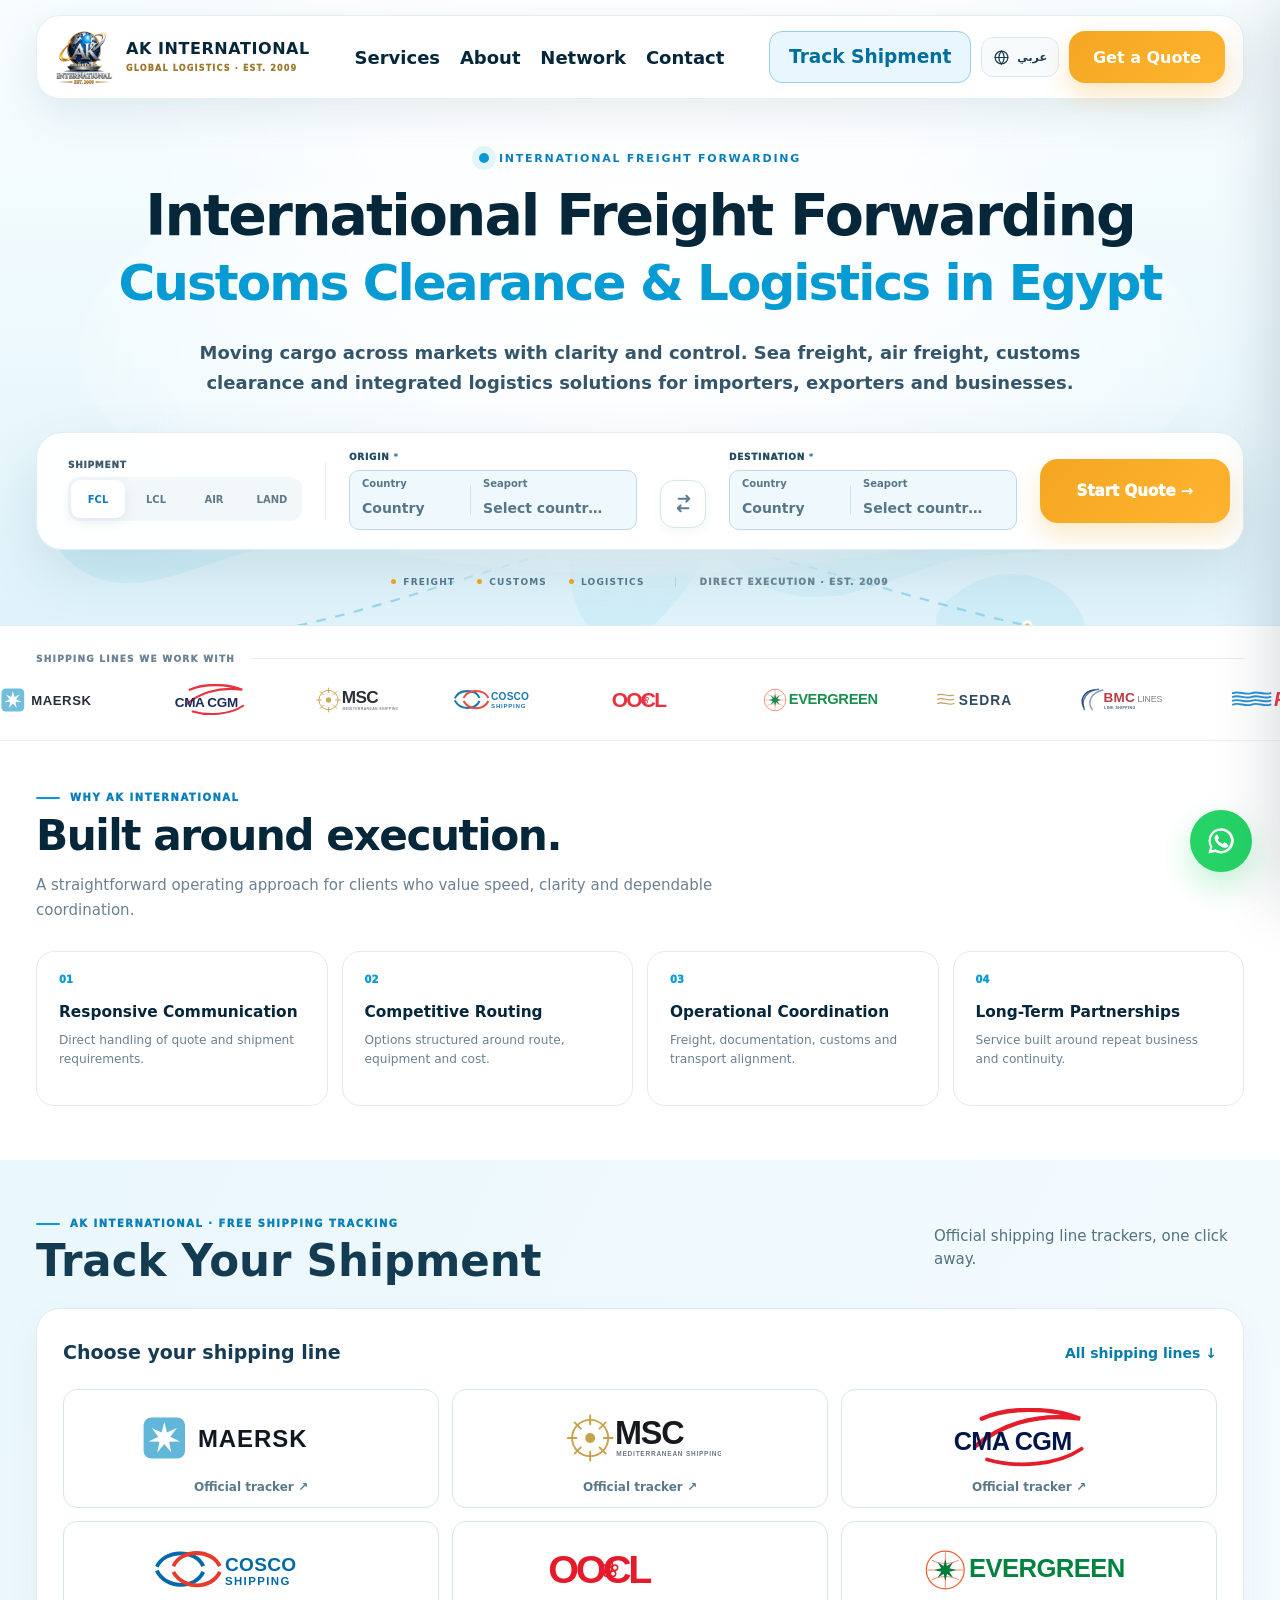
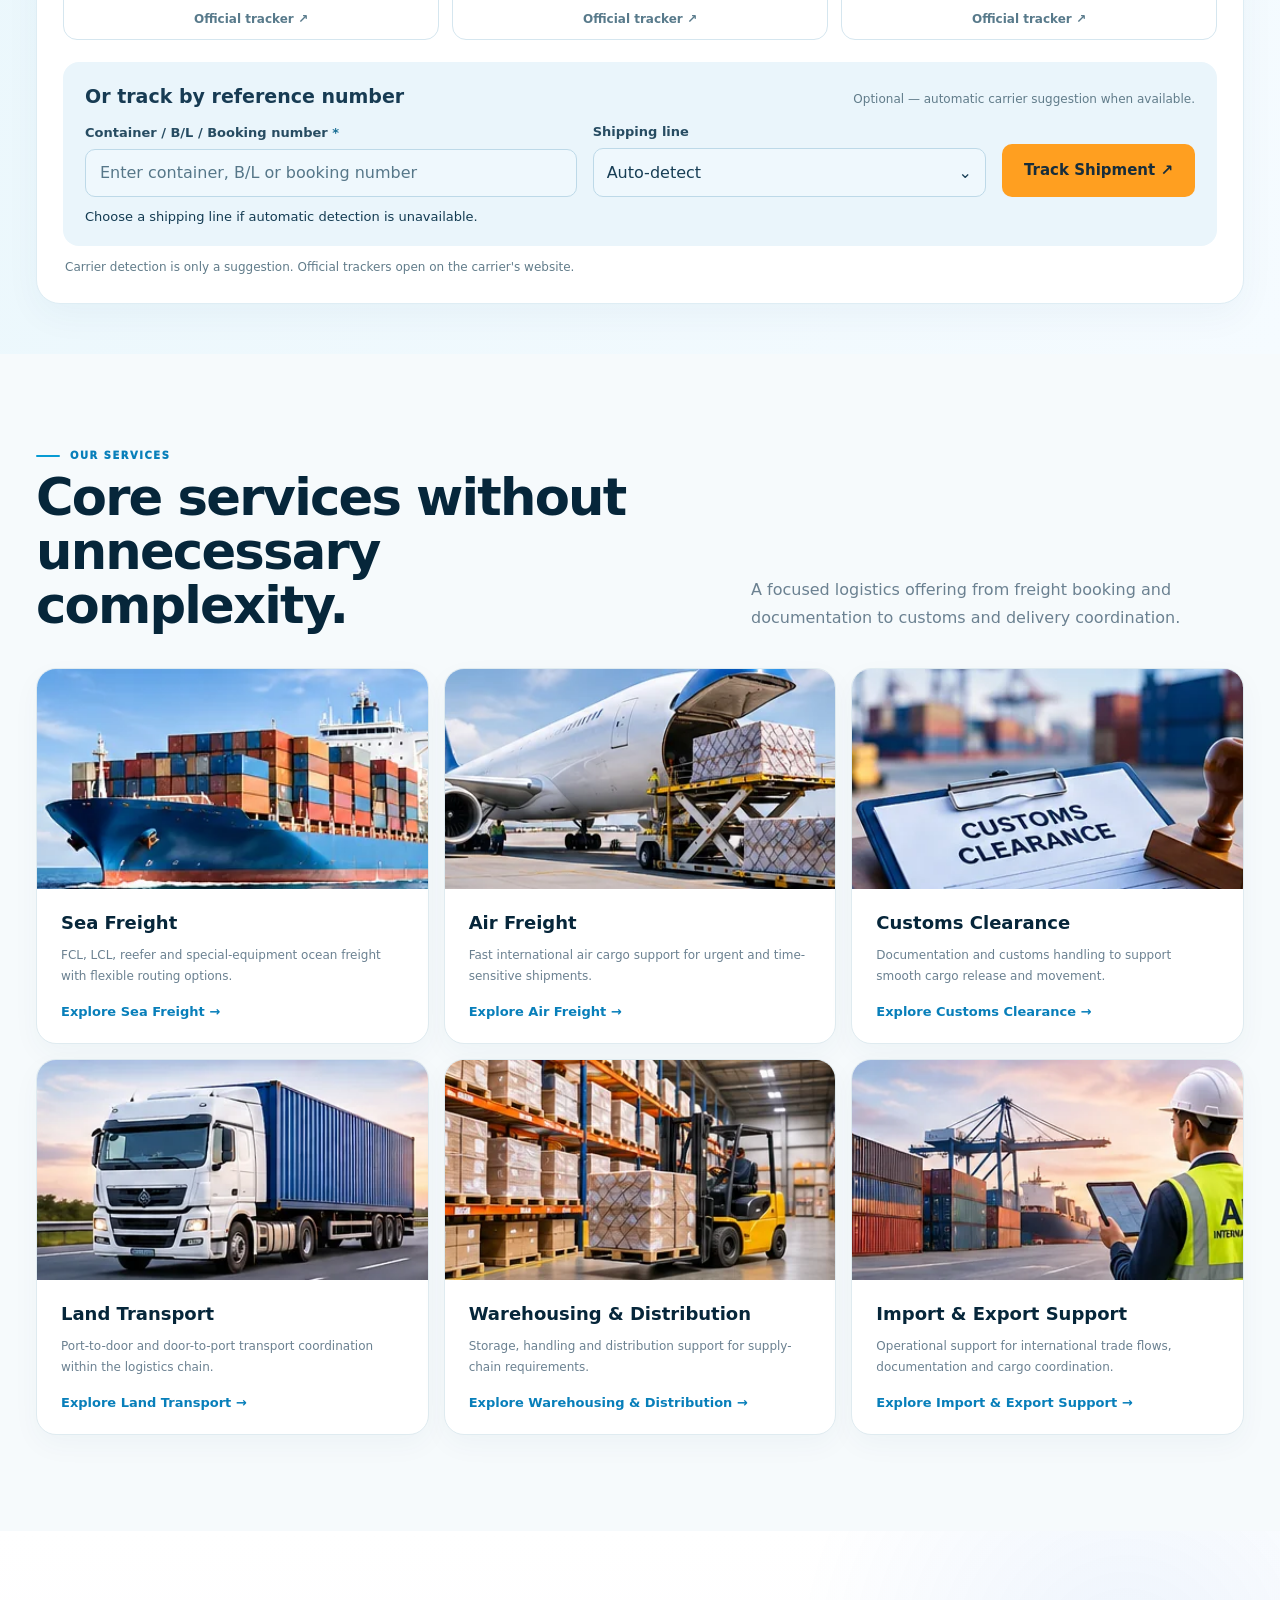
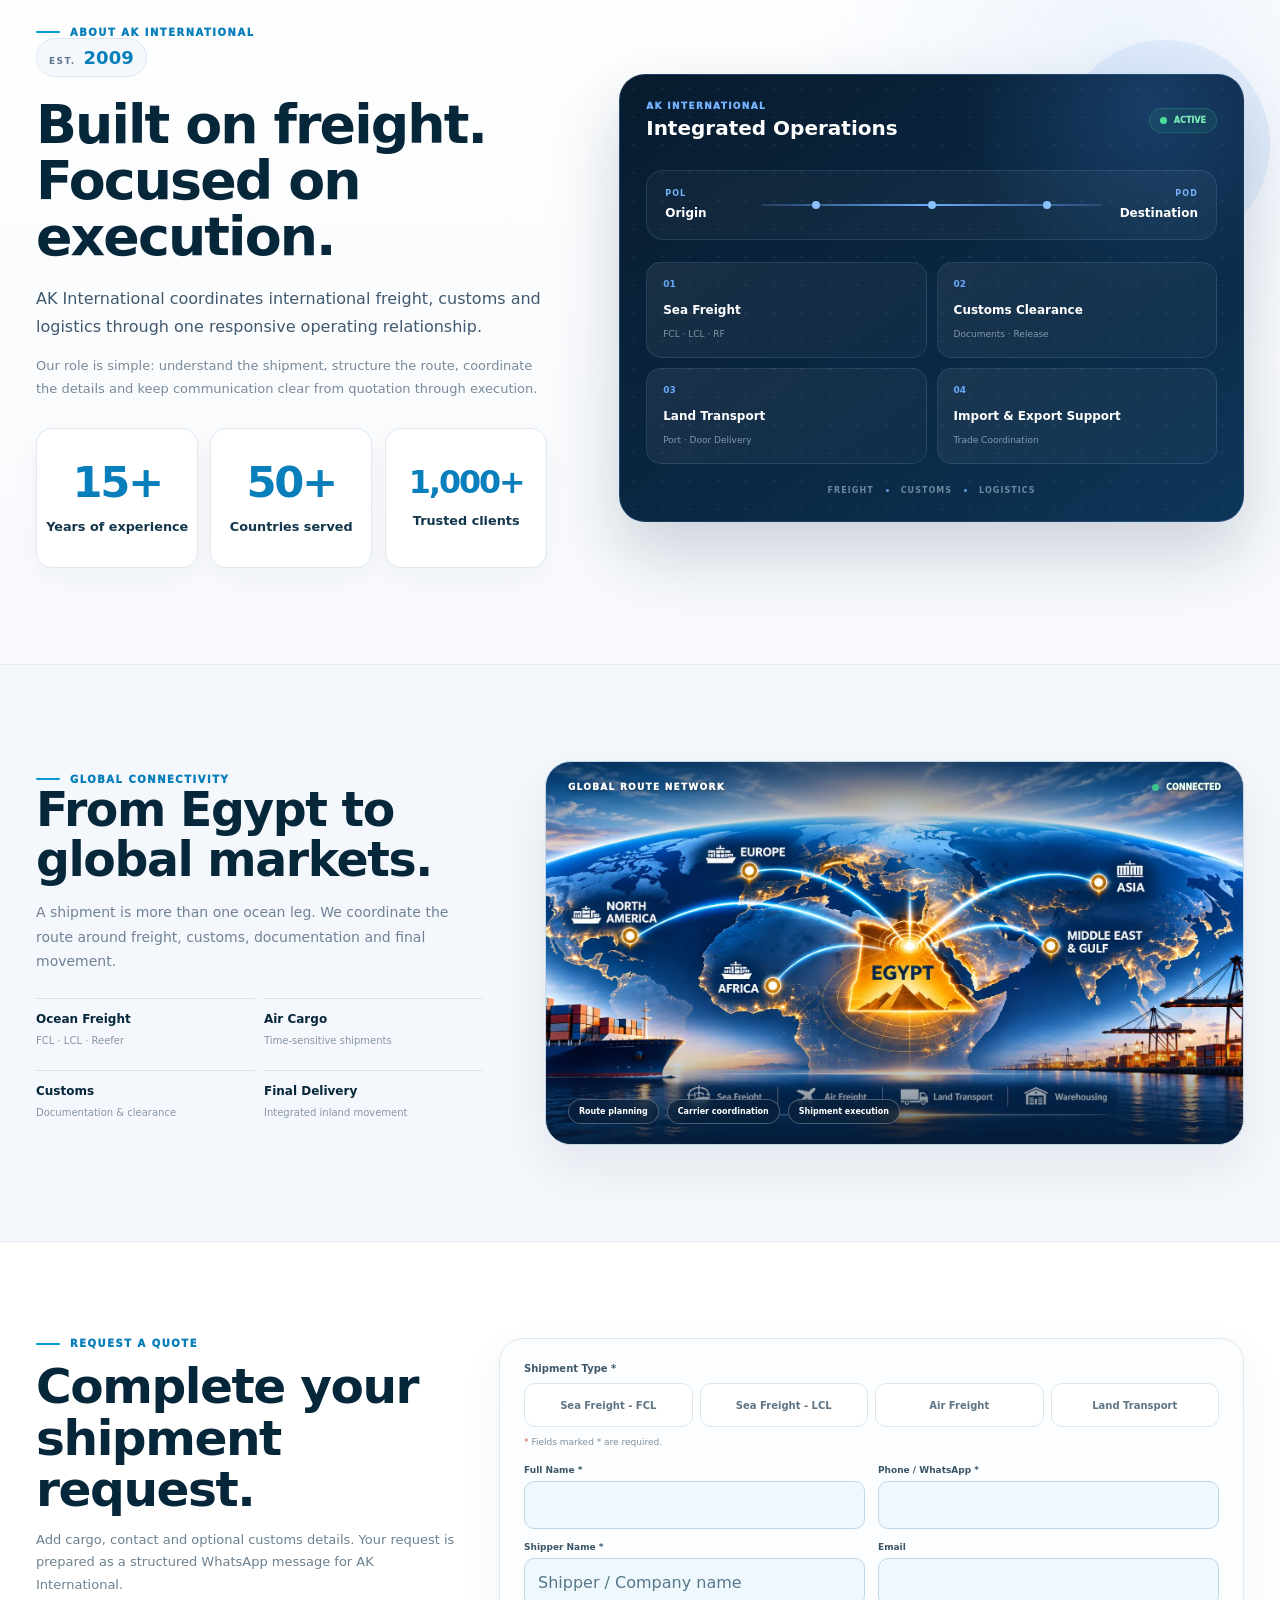
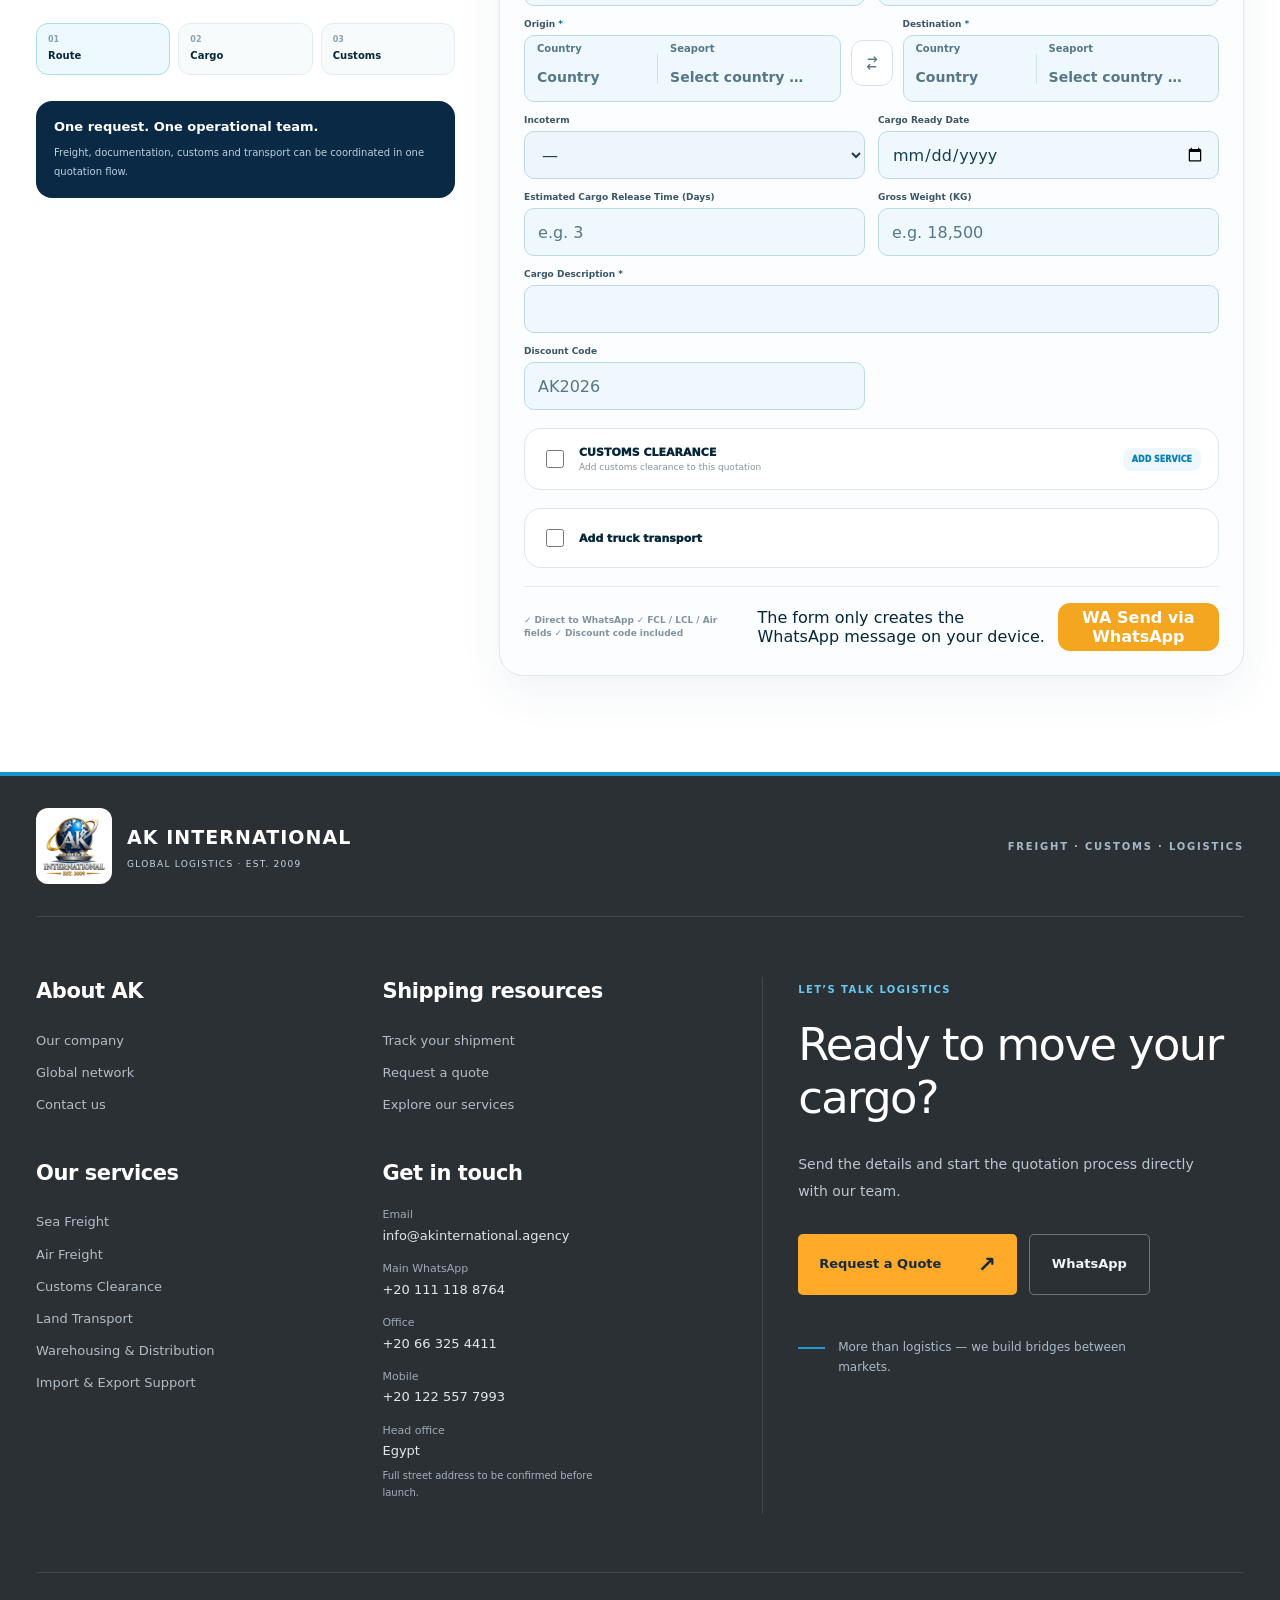
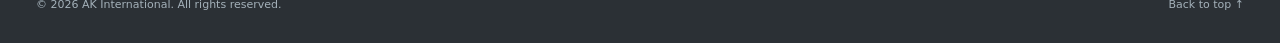
==== commit 4197aeb3: "Add files via upload" ====
--- a/index.html
+++ b/index.html
@@ -29,6 +29,7 @@
   "description": "International freight forwarding, customs clearance and integrated logistics company serving importers, exporters and businesses in Egypt and worldwide.",
   "slogan": "Global Logistics",
   "telephone": "+20 111 118 8764",
+  "email": "info@akinternational.agency",
   "contactPoint": [
     {
       "@type": "ContactPoint",
@@ -55,7 +56,8 @@
 </script>
 
 <link href="./assets/css/main.css" rel="stylesheet"/><link rel="stylesheet" href="./assets/css/tracking-search.css">
-<link rel="stylesheet" href="assets/css/footer.css"><link rel="stylesheet" href="assets/css/input-clarity.css"></head>
+<link rel="stylesheet" href="assets/css/footer.css"><link rel="stylesheet" href="assets/css/input-clarity.css"><link rel="stylesheet" href="assets/css/hero-refinement.css"><link href="./assets/css/stats-polish.css" rel="stylesheet"/>
+</head>
 <body>
 <!-- AK International V3.0 — Digital Maritime Concept -->
 <header class="site-header">
@@ -176,7 +178,7 @@
 </div>
 <div aria-hidden="true" class="quick-divider"></div>
 <div class="quick-quote-cell quick-port">
-<label class="quick-label" data-t="quickPOL" for="quickOrigin">POL — Port of Loading</label>
+<label class="quick-label" data-t="quickPOL" for="quickOrigin">Origin</label>
 <div class="port-combo" data-port-combo="pol">
 <input aria-autocomplete="list" aria-controls="quickPolPortList" aria-expanded="false" autocomplete="off" id="quickOrigin" placeholder="Search port, city, country or UN/LOCODE..." role="combobox"/>
 <div class="port-dropdown" id="quickPolPortList" role="listbox"></div>
@@ -186,7 +188,7 @@
 <svg viewBox="0 0 24 24" aria-hidden="true"><path d="M7 7h11l-3-3M18 7l-3 3M17 17H6l3 3M6 17l3-3"></path></svg>
 </button>
 <div class="quick-quote-cell quick-port">
-<label class="quick-label" data-t="quickPOD" for="quickDestination">POD — Port of Discharge</label>
+<label class="quick-label" data-t="quickPOD" for="quickDestination">Destination</label>
 <div class="port-combo" data-port-combo="pod">
 <input aria-autocomplete="list" aria-controls="quickPodPortList" aria-expanded="false" autocomplete="off" id="quickDestination" placeholder="Search port, city, country or UN/LOCODE..." role="combobox"/>
 <div class="port-dropdown" id="quickPodPortList" role="listbox"></div>
@@ -235,19 +237,38 @@
 
 <section class="section ak-track" id="tracking" aria-labelledby="akTrackingTitle">
 <div class="container">
-<div class="ak-track-heading"><div><div class="kicker" data-track-text="kicker">OCEAN FREIGHT · SHIPMENT TRACKING</div><h2 id="akTrackingTitle" data-track-text="title">Track your shipment.</h2></div><p data-track-text="intro">Find your shipping line. Continue to its official tracker.</p></div>
-<form id="carrierTrackingForm" class="ak-track-bar" novalidate>
-<div class="ak-track-reference"><label for="trackingReference" data-track-text="reference">Container / B/L / Booking number</label><input id="trackingReference" aria-required="true" maxlength="80" autocomplete="off" spellcheck="false" dir="ltr" placeholder="Enter your shipment reference" aria-describedby="trackingStatus"></div>
-<div class="ak-carrier-picker" id="akCarrierPicker"><label id="akCarrierLabel" data-track-text="carrier">Shipping line</label>
-<button type="button" id="akCarrierToggle" aria-labelledby="akCarrierLabel akCarrierName" aria-expanded="false" aria-controls="akCarrierDropdown"><span class="ak-selected-brand"><img id="akSelectedLogo" alt="" hidden><span id="akCarrierName">Auto-detect</span></span><span aria-hidden="true">⌄</span></button>
-<div id="akCarrierDropdown" class="ak-carrier-dropdown" hidden><input type="search" id="akCarrierSearch" role="combobox" aria-autocomplete="list" aria-expanded="false" aria-controls="akCarrierResults" autocomplete="off"><div id="akCarrierResults" role="listbox" aria-labelledby="akCarrierLabel"></div><p id="akCarrierEmpty" hidden></p><a href="#contact" class="ak-carrier-help" data-track-text="missing">Shipping line not listed? Contact us</a></div>
-</div><button class="ak-track-submit" type="submit" data-track-text="track">Track shipment ↗</button>
-</form>
-<div class="ak-track-meta"><span class="ak-suggested-brand"><img id="akSuggestedLogo" alt="" hidden><span id="akTrackingSelection" aria-live="polite"></span></span><a id="trackingOfficialLink" target="_blank" rel="noopener noreferrer" hidden></a></div>
-<p id="trackingStatus" role="status" aria-live="polite"></p>
-<p class="ak-track-note" data-track-text="note">Carrier suggestions are not a confirmation of the operating line. Results open on the carrier’s website.</p>
-<noscript>Please enable JavaScript to use the shipping-line search.</noscript>
-</div></section>
+  <header class="ak-track-heading">
+    <div><div class="kicker" data-track-text="kicker">AK INTERNATIONAL · FREE SHIPPING TRACKING</div><h2 id="akTrackingTitle" data-track-text="title">Track Your Shipment</h2></div>
+    <p data-track-text="intro">Official shipping line trackers, one click away.</p>
+  </header>
+  <div class="ak-track-hub">
+    <div class="ak-dock-topline"><h3 data-track-text="choose">Choose your shipping line</h3><button class="ak-all-toggle" id="akAllCarriersToggle" type="button" aria-controls="akAllCarriers" aria-expanded="false" data-track-text="all">All shipping lines ↓</button></div>
+    <div class="ak-featured-carriers" id="akFeaturedCarriers" aria-label="Featured shipping lines"></div>
+    <div id="akAllCarriers" class="ak-all-carriers" hidden>
+      <label for="akAllCarrierSearch" data-track-text="find">Find a shipping line</label>
+      <input type="search" id="akAllCarrierSearch" autocomplete="off" data-track-placeholder="searchCarriers" placeholder="Search by company name" />
+      <div class="ak-carriers-list" id="akAllCarrierResults"></div>
+      <p id="akAllCarrierEmpty" hidden data-track-text="noMatches">No matching shipping line.</p>
+      <p class="ak-dock-help" data-track-text="noVerified">If a carrier has no verified tracker, contact our team.</p>
+    </div>
+    <div class="ak-track-search-panel">
+      <div class="ak-track-search-intro"><h3 data-track-text="byNumber">Or track by reference number</h3><p data-track-text="optional">Optional — automatic carrier suggestion when available.</p></div>
+      <form id="carrierTrackingForm" class="ak-track-bar" novalidate>
+        <div class="ak-track-reference"><label for="trackingReference" data-track-text="reference">Container / B/L / Booking number</label><input id="trackingReference" maxlength="80" autocomplete="off" spellcheck="false" dir="ltr" placeholder="Enter your shipment reference" aria-describedby="trackingStatus"></div>
+        <div class="ak-carrier-picker" id="akCarrierPicker"><label id="akCarrierLabel" data-track-text="carrier">Shipping line</label>
+          <button type="button" id="akCarrierToggle" aria-labelledby="akCarrierLabel akCarrierName" aria-expanded="false" aria-controls="akCarrierDropdown"><span class="ak-selected-brand"><img id="akSelectedLogo" alt="" hidden><span id="akCarrierName">Auto-detect</span></span><span aria-hidden="true">⌄</span></button>
+          <div id="akCarrierDropdown" class="ak-carrier-dropdown" hidden><input type="search" id="akCarrierSearch" role="combobox" aria-autocomplete="list" aria-expanded="false" aria-controls="akCarrierResults" autocomplete="off"><div id="akCarrierResults" role="listbox" aria-labelledby="akCarrierLabel"></div><p id="akCarrierEmpty" hidden></p><a href="#contact" class="ak-carrier-help" data-track-text="missing">Shipping line not listed? Contact us</a></div>
+        </div>
+        <button class="ak-track-submit" type="submit" data-track-text="track">Track Shipment ↗</button>
+      </form>
+      <div class="ak-track-meta"><span class="ak-suggested-brand"><img id="akSuggestedLogo" alt="" hidden><span id="akTrackingSelection" aria-live="polite"></span></span><a id="trackingOfficialLink" target="_blank" rel="noopener noreferrer" hidden></a></div>
+      <p id="trackingStatus" role="status" aria-live="polite"></p>
+    </div>
+    <p class="ak-track-note" data-track-text="note">Carrier detection is only a suggestion. Official trackers open on the carrier's website.</p>
+  </div>
+  <noscript>Please enable JavaScript to use the shipping-line directory.</noscript>
+</div>
+</section>
 
 <section class="section services" id="services">
 <div class="container">
@@ -258,33 +279,56 @@
 </div>
 <p class="muted" data-t="servicesText">A focused logistics offering from freight booking and documentation to customs and delivery coordination.</p>
 </div>
-<div class="cards">
-<article class="card">
-<div class="icon"><svg viewbox="0 0 24 24"><path d="M3 15h18l-2 4H6zM8 15V8h8v7M10 8V5h4v3"></path></svg></div>
-<h3 data-t="sea">Sea Freight</h3><p data-t="seaText">FCL, LCL, reefer and special-equipment ocean freight with flexible routing options.</p>
-<a class="service-detail-link" href="./services/sea-freight.html">Explore Sea Freight →</a></article>
-<article class="card">
-<div class="icon"><svg viewbox="0 0 24 24"><path d="M2 16l20-9-7 13-3-6zM12 14l3-7"></path></svg></div>
-<h3 data-t="air">Air Freight</h3><p data-t="airText">Fast international air cargo support for urgent and time-sensitive shipments.</p>
-<a class="service-detail-link" href="./services/air-freight.html">Explore Air Freight →</a></article>
-<article class="card">
-<div class="icon"><svg viewbox="0 0 24 24"><path d="M6 3h9l3 3v15H6zM15 3v4h4M9 12l2 2 4-4"></path></svg></div>
-<h3 data-t="customs">Customs Clearance</h3><p data-t="customsText">Documentation and customs handling to support smooth cargo release and movement.</p>
-<a class="service-detail-link" href="./services/customs-clearance.html">Explore Customs Clearance →</a></article>
-<article class="card">
-<div class="icon"><svg viewbox="0 0 24 24"><path d="M3 7h12v10H3zM15 10h4l2 3v4h-6zM7 19a2 2 0 1 0 0-4 2 2 0 0 0 0 4zM18 19a2 2 0 1 0 0-4 2 2 0 0 0 0 4z"></path></svg></div>
-<h3 data-t="land">Land Transport</h3><p data-t="landText">Port-to-door and door-to-port transport coordination within the logistics chain.</p>
-<a class="service-detail-link" href="./services/land-transport.html">Explore Land Transport →</a></article>
-<article class="card">
-<div class="icon"><svg viewbox="0 0 24 24"><path d="M4 10l8-6 8 6v10H4zM8 20v-6h8v6"></path></svg></div>
-<h3 data-t="warehouse">Warehousing &amp; Distribution</h3><p data-t="warehouseText">Storage, handling and distribution support for supply-chain requirements.</p>
-<a class="service-detail-link" href="./services/warehousing-distribution.html">Explore Warehousing &amp; Distribution →</a></article>
-<article class="card">
-<div class="icon"><svg viewbox="0 0 24 24"><path d="M7 7h11M15 4l3 3-3 3M17 17H6M9 14l-3 3 3 3"></path></svg></div>
-<h3 data-t="trade">Import &amp; Export Support</h3><p data-t="tradeText">Operational support for international trade flows, documentation and cargo coordination.</p>
-<a class="service-detail-link" href="./services/import-export-support.html">Explore Import &amp; Export Support →</a></article>
-</div>
-</div>
+<div class="cards service-photo-cards">
+<article class="card service-photo-card">
+<div class="service-photo"><img src="./assets/images/services/sea-freight.webp" alt="" width="470" height="206" loading="lazy" decoding="async"/></div>
+<div class="service-card-content">
+<h3 data-t="sea">Sea Freight</h3>
+<p data-t="seaText">FCL, LCL, reefer and special-equipment ocean freight with flexible routing options.</p>
+<a class="service-detail-link" href="./services/sea-freight.html">Explore Sea Freight →</a>
+</div>
+</article>
+<article class="card service-photo-card">
+<div class="service-photo"><img src="./assets/images/services/air-freight.webp" alt="" width="470" height="206" loading="lazy" decoding="async"/></div>
+<div class="service-card-content">
+<h3 data-t="air">Air Freight</h3>
+<p data-t="airText">Fast international air cargo support for urgent and time-sensitive shipments.</p>
+<a class="service-detail-link" href="./services/air-freight.html">Explore Air Freight →</a>
+</div>
+</article>
+<article class="card service-photo-card">
+<div class="service-photo"><img src="./assets/images/services/customs-clearance.webp" alt="" width="470" height="206" loading="lazy" decoding="async"/></div>
+<div class="service-card-content">
+<h3 data-t="customs">Customs Clearance</h3>
+<p data-t="customsText">Documentation and customs handling to support smooth cargo release and movement.</p>
+<a class="service-detail-link" href="./services/customs-clearance.html">Explore Customs Clearance →</a>
+</div>
+</article>
+<article class="card service-photo-card">
+<div class="service-photo"><img src="./assets/images/services/land-transport.webp" alt="" width="470" height="206" loading="lazy" decoding="async"/></div>
+<div class="service-card-content">
+<h3 data-t="land">Land Transport</h3>
+<p data-t="landText">Port-to-door and door-to-port transport coordination within the logistics chain.</p>
+<a class="service-detail-link" href="./services/land-transport.html">Explore Land Transport →</a>
+</div>
+</article>
+<article class="card service-photo-card">
+<div class="service-photo"><img src="./assets/images/services/warehousing-distribution.webp" alt="" width="470" height="206" loading="lazy" decoding="async"/></div>
+<div class="service-card-content">
+<h3 data-t="warehouse">Warehousing &amp; Distribution</h3>
+<p data-t="warehouseText">Storage, handling and distribution support for supply-chain requirements.</p>
+<a class="service-detail-link" href="./services/warehousing-distribution.html">Explore Warehousing &amp; Distribution →</a>
+</div>
+</article>
+<article class="card service-photo-card">
+<div class="service-photo"><img src="./assets/images/services/import-export-support.webp" alt="" width="470" height="206" loading="lazy" decoding="async"/></div>
+<div class="service-card-content">
+<h3 data-t="trade">Import &amp; Export Support</h3>
+<p data-t="tradeText">Operational support for international trade flows, documentation and cargo coordination.</p>
+<a class="service-detail-link" href="./services/import-export-support.html">Explore Import &amp; Export Support →</a>
+</div>
+</article>
+</div></div>
 </section>
 <section class="section about-section" id="about">
 <div class="container about-grid">
@@ -295,9 +339,9 @@
 <p class="about-lead" data-t="about1">AK International coordinates international freight, customs and logistics through one responsive operating relationship.</p>
 <p class="about-text" data-t="about2">Our role is simple: understand the shipment, structure the route, coordinate the details and keep communication clear from quotation through execution.</p>
 <div class="about-stats">
-<div class="about-stat"><strong>15+</strong><span data-t="s1">Years of experience</span></div>
-<div class="about-stat"><strong>50+</strong><span data-t="s2">Countries served</span></div>
-<div class="about-stat"><strong>1000+</strong><span data-t="s3">Trusted clients</span></div>
+<div class="about-stat"><strong class="ak-stat-number" data-count-to="15">15+</strong><span data-t="s1">Years of experience</span></div>
+<div class="about-stat"><strong class="ak-stat-number" data-count-to="50">50+</strong><span data-t="s2">Countries served</span></div>
+<div class="about-stat"><strong class="ak-stat-number" data-count-to="1000">1000+</strong><span data-t="s3">Trusted clients</span></div>
 </div>
 </div>
 <div aria-label="AK International freight operations" class="about-visual">
@@ -360,38 +404,10 @@
 <div><b data-t="np4">Final Delivery</b><span data-t="np4t">Integrated inland movement</span></div>
 </div>
 </div>
-<div aria-label="Illustrative AK International global route network" class="network-console">
+<div aria-label="Illustrative shipping routes radiating from Egypt to global markets" class="network-console network-console-photo">
 <div class="network-console-head">
 <span data-t="networkBoard">GLOBAL ROUTE NETWORK</span>
 <span class="network-status"><i></i><span data-t="networkConnected">CONNECTED</span></span>
-</div>
-<div class="route-canvas">
-<svg aria-label="Illustrative global shipping routes" role="img" viewbox="0 0 720 360">
-<defs>
-<lineargradient id="routeBlue" x1="0" x2="1">
-<stop offset="0" stop-color="#6faeff" stop-opacity=".25"></stop>
-<stop offset=".5" stop-color="#3f8df2" stop-opacity=".95"></stop>
-<stop offset="1" stop-color="#79b9ff" stop-opacity=".30"></stop>
-</lineargradient>
-</defs>
-<path class="route-path" d="M360 180 C285 112 190 85 92 112"></path>
-<path class="route-path" d="M360 180 C448 96 545 78 642 118"></path>
-<path class="route-path" d="M360 180 C260 232 176 264 92 246"></path>
-<path class="route-path" d="M360 180 C458 230 548 276 642 246"></path>
-<path class="route-path route-path-soft" d="M360 180 C350 100 354 62 360 34"></path>
-<circle class="route-hub" cx="360" cy="180" r="10"></circle>
-<circle class="route-dot" cx="92" cy="112" r="6"></circle>
-<circle class="route-dot" cx="642" cy="118" r="6"></circle>
-<circle class="route-dot" cx="92" cy="246" r="6"></circle>
-<circle class="route-dot" cx="642" cy="246" r="6"></circle>
-<circle class="route-dot" cx="360" cy="34" r="6"></circle>
-</svg>
-<div class="route-label route-egypt"><span>EGYPT</span><strong data-t="regionHub">Operations Hub</strong></div>
-<div class="route-label route-europe"><span data-t="regionEurope">Europe</span></div>
-<div class="route-label route-asia"><span data-t="regionAsia">Asia</span></div>
-<div class="route-label route-africa"><span data-t="regionAfrica">Africa</span></div>
-<div class="route-label route-americas"><span data-t="regionAmericas">Americas</span></div>
-<div class="route-label route-gulf"><span data-t="regionGulf">Gulf</span></div>
 </div>
 <div class="network-console-foot">
 <span data-t="networkFoot1">Route planning</span>
@@ -463,14 +479,14 @@
 </div>
 <div class="quote-route-fields">
 <div class="field compact-field">
-<label data-t="fOrigin" for="origin">POL — Port of Loading *</label>
+<label data-t="fOrigin" for="origin">Origin *</label>
 <div class="port-combo" data-port-combo="pol"><input aria-autocomplete="list" aria-controls="polPortList" aria-expanded="false" autocomplete="off" id="origin" placeholder="Search port, city, country or UN/LOCODE..." required="" role="combobox"/><div class="port-dropdown" id="polPortList" role="listbox"></div></div>
 </div>
 <button class="port-swap quote-port-swap" id="quoteSwapPorts" type="button" aria-label="Swap origin and destination" title="Swap origin and destination">
 <svg viewBox="0 0 24 24" aria-hidden="true"><path d="M7 7h11l-3-3M18 7l-3 3M17 17H6l3 3M6 17l3-3"></path></svg>
 </button>
 <div class="field compact-field">
-<label data-t="fDestination" for="destination">POD — Port of Discharge *</label>
+<label data-t="fDestination" for="destination">Destination *</label>
 <div class="port-combo" data-port-combo="pod"><input aria-autocomplete="list" aria-controls="podPortList" aria-expanded="false" autocomplete="off" id="destination" placeholder="Search port, city, country or UN/LOCODE..." required="" role="combobox"/><div class="port-dropdown" id="podPortList" role="listbox"></div></div>
 </div>
 </div>
@@ -634,9 +650,9 @@
 <footer class="ak-footer"><div class="container">
 <div class="ak-footer-top"><a class="ak-footer-brand" href="index.html"><img src="assets/ak-logo.webp" alt="AK International" width="76" height="76" loading="lazy"><span><strong>AK INTERNATIONAL</strong><small>GLOBAL LOGISTICS · EST. 2009</small></span></a><span class="ak-footer-scope" data-footer-en="FREIGHT · CUSTOMS · LOGISTICS" data-footer-ar="شحن · جمارك · لوجستيات">FREIGHT · CUSTOMS · LOGISTICS</span></div>
 <div class="ak-footer-grid"><div class="ak-footer-stack"><nav aria-label="Company"><h2 data-footer-en="About AK" data-footer-ar="عن AK">About AK</h2><a href="index.html#about" data-footer-en="Our company" data-footer-ar="شركتنا">Our company</a><a href="index.html#network" data-footer-en="Global network" data-footer-ar="الشبكة العالمية">Global network</a><a href="index.html#contact" data-footer-en="Contact us" data-footer-ar="تواصل معنا">Contact us</a></nav><nav aria-label="Services"><h2 data-footer-en="Our services" data-footer-ar="خدماتنا">Our services</h2><a href="services/sea-freight.html" data-footer-en="Sea Freight" data-footer-ar="الشحن البحري">Sea Freight</a><a href="services/air-freight.html" data-footer-en="Air Freight" data-footer-ar="الشحن الجوي">Air Freight</a><a href="services/customs-clearance.html" data-footer-en="Customs Clearance" data-footer-ar="التخليص الجمركي">Customs Clearance</a><a href="services/land-transport.html" data-footer-en="Land Transport" data-footer-ar="النقل البري">Land Transport</a><a href="services/warehousing-distribution.html" data-footer-en="Warehousing & Distribution" data-footer-ar="التخزين والتوزيع">Warehousing & Distribution</a><a href="services/import-export-support.html" data-footer-en="Import & Export Support" data-footer-ar="دعم الاستيراد والتصدير">Import & Export Support</a></nav></div>
-<div class="ak-footer-stack"><nav aria-label="Shipping tools"><h2 data-footer-en="Shipping resources" data-footer-ar="أدوات الشحن">Shipping resources</h2><a href="index.html#tracking" data-footer-en="Track your shipment" data-footer-ar="تتبع شحنتك">Track your shipment</a><a href="index.html#quote" data-footer-en="Request a quote" data-footer-ar="اطلب عرض سعر">Request a quote</a><a href="index.html#services" data-footer-en="Explore our services" data-footer-ar="استكشف خدماتنا">Explore our services</a><a href="privacy.html" data-footer-en="Privacy policy" data-footer-ar="سياسة الخصوصية">Privacy policy</a></nav><div class="ak-footer-contact"><h2 data-footer-en="Get in touch" data-footer-ar="للتواصل">Get in touch</h2><a href="https://wa.me/201111188764" target="_blank" rel="noopener noreferrer"><span data-footer-en="Main WhatsApp" data-footer-ar="واتساب الرئيسي">Main WhatsApp</span><b dir="ltr">+20 111 118 8764</b></a><a href="tel:+20663254411"><span data-footer-en="Office" data-footer-ar="المكتب">Office</span><b dir="ltr">+20 66 325 4411</b></a><a href="tel:+201225577993"><span data-footer-en="Mobile" data-footer-ar="الموبايل">Mobile</span><b dir="ltr">+20 122 557 7993</b></a><p><span data-footer-en="Head office" data-footer-ar="المكتب الرئيسي">Head office</span><b data-footer-en="Egypt" data-footer-ar="مصر">Egypt</b><small data-footer-en="Full street address to be confirmed before launch." data-footer-ar="سيتم إضافة العنوان الكامل قبل إطلاق الموقع.">Full street address to be confirmed before launch.</small></p></div></div>
+<div class="ak-footer-stack"><nav aria-label="Shipping tools"><h2 data-footer-en="Shipping resources" data-footer-ar="أدوات الشحن">Shipping resources</h2><a href="index.html#tracking" data-footer-en="Track your shipment" data-footer-ar="تتبع شحنتك">Track your shipment</a><a href="index.html#quote" data-footer-en="Request a quote" data-footer-ar="اطلب عرض سعر">Request a quote</a><a href="index.html#services" data-footer-en="Explore our services" data-footer-ar="استكشف خدماتنا">Explore our services</a></nav><div class="ak-footer-contact"><h2 data-footer-en="Get in touch" data-footer-ar="للتواصل">Get in touch</h2><a href="mailto:info@akinternational.agency"><span data-footer-en="Email" data-footer-ar="البريد الإلكتروني">Email</span><b dir="ltr">info@akinternational.agency</b></a><a href="https://wa.me/201111188764" target="_blank" rel="noopener noreferrer"><span data-footer-en="Main WhatsApp" data-footer-ar="واتساب الرئيسي">Main WhatsApp</span><b dir="ltr">+20 111 118 8764</b></a><a href="tel:+20663254411"><span data-footer-en="Office" data-footer-ar="المكتب">Office</span><b dir="ltr">+20 66 325 4411</b></a><a href="tel:+201225577993"><span data-footer-en="Mobile" data-footer-ar="الموبايل">Mobile</span><b dir="ltr">+20 122 557 7993</b></a><p><span data-footer-en="Head office" data-footer-ar="المكتب الرئيسي">Head office</span><b data-footer-en="Egypt" data-footer-ar="مصر">Egypt</b><small data-footer-en="Full street address to be confirmed before launch." data-footer-ar="سيتم إضافة العنوان الكامل قبل إطلاق الموقع.">Full street address to be confirmed before launch.</small></p></div></div>
 <div class="ak-footer-feature" id="contact"><span class="ak-footer-eyebrow" data-footer-en="LET’S TALK LOGISTICS" data-footer-ar="لنتحدث عن شحنتك">LET’S TALK LOGISTICS</span><h2 data-footer-en="Ready to move your cargo?" data-footer-ar="جاهز لشحن بضاعتك؟">Ready to move your cargo?</h2><p data-footer-en="Send the details and start the quotation process directly with our team." data-footer-ar="أرسل التفاصيل وابدأ طلب عرض السعر مباشرة مع فريقنا.">Send the details and start the quotation process directly with our team.</p><div class="ak-footer-actions"><a class="ak-footer-cta" href="index.html#quote"><span data-footer-en="Request a Quote" data-footer-ar="اطلب عرض سعر">Request a Quote</span><span aria-hidden="true">↗</span></a><a class="ak-footer-whatsapp" href="https://wa.me/201111188764" target="_blank" rel="noopener noreferrer">WhatsApp</a></div><div class="ak-footer-feature-note"><span class="ak-footer-line"></span><span data-footer-en="More than logistics — we build bridges between markets." data-footer-ar="أكثر من مجرد لوجستيات — نبني جسورًا بين الأسواق.">More than logistics — we build bridges between markets.</span></div></div></div>
-<div class="ak-footer-bottom"><span>© <span id="year"></span> AK International. <span data-footer-en="All rights reserved." data-footer-ar="جميع الحقوق محفوظة.">All rights reserved.</span></span><a href="privacy.html" data-footer-en="Privacy" data-footer-ar="الخصوصية">Privacy</a><a href="#" data-footer-en="Back to top ↑" data-footer-ar="العودة للأعلى ↑">Back to top ↑</a></div></div></footer>
+<div class="ak-footer-bottom"><span>© <span id="year"></span> AK International. <span data-footer-en="All rights reserved." data-footer-ar="جميع الحقوق محفوظة.">All rights reserved.</span></span><a href="#" data-footer-en="Back to top ↑" data-footer-ar="العودة للأعلى ↑">Back to top ↑</a></div></div></footer>
 <a aria-label="WhatsApp" class="wa-button" href="https://wa.me/201111188764" rel="noopener" target="_blank">
 <svg aria-hidden="true" viewbox="0 0 32 32">
 <path d="M16 3.2A12.5 12.5 0 0 0 5.1 21.8L3.5 28.5l6.8-1.6A12.6 12.6 0 1 0 16 3.2Zm0 22.7a10.1 10.1 0 0 1-5.1-1.4l-.4-.2-4 .9.9-3.9-.3-.4A10.1 10.1 0 1 1 16 25.9Zm5.6-7.6c-.3-.2-1.8-.9-2.1-1s-.5-.2-.7.2-.8 1-1 1.2-.4.2-.7.1a8.3 8.3 0 0 1-2.4-1.5 9 9 0 0 1-1.7-2.1c-.2-.3 0-.5.1-.7l.5-.6.3-.6c.1-.2 0-.5 0-.6l-1-2.4c-.3-.6-.5-.5-.7-.5h-.6c-.2 0-.6.1-.9.4s-1.2 1.2-1.2 2.9 1.2 3.3 1.4 3.6c.2.2 2.4 3.7 5.9 5.2.8.4 1.5.6 2 .7.8.3 1.6.2 2.2.1.7-.1 1.8-.7 2.1-1.4.3-.7.3-1.3.2-1.4-.1-.2-.4-.3-.7-.5Z"></path>
@@ -646,5 +662,5 @@
 
 
 </main><script defer src="./assets/js/carriers.js"></script><script defer src="./assets/js/tracking-intelligence.js"></script><script defer src="./assets/js/app.js"></script><script defer src="./assets/js/ports-ui.js"></script><script defer src="./assets/js/tracking-ui.js"></script><script defer src="./assets/js/route-modes.js"></script><script defer src="./assets/js/quote-validation.js"></script><script defer src="./assets/js/truck-service.js"></script><script defer src="assets/js/backend.js"></script>
-<script defer src="assets/js/footer.js"></script><script defer src="assets/js/input-clarity.js"></script></body>
+<script defer src="assets/js/footer.js"></script><script defer src="assets/js/input-clarity.js"></script><script defer src="./assets/js/stats-counter.js"></script></body>
 </html>
--- a/assets/css/main.css
+++ b/assets/css/main.css
@@ -909,6 +909,7 @@
   font-size:21px;
   line-height:1
 }
+.port-option-flag img{width:30px;height:22px;object-fit:contain;display:block}
 .port-option-copy{min-width:0}
 .port-name{
   display:block;
@@ -1068,3 +1069,53 @@
 }
 
 .service-detail-link{display:inline-block;margin-top:18px;color:var(--blue-deep);font-size:13px;font-weight:750;text-decoration:underline;text-underline-offset:4px}
+
+
+/* V4.37 — image-led service cards. Scoped to home Services only. */
+.service-photo-cards{align-items:stretch}
+.service-photo-card{position:relative;display:flex;flex-direction:column;min-width:0;overflow:hidden;padding:0;isolation:isolate;transition:transform .23s ease,box-shadow .23s ease,border-color .23s ease}
+.service-photo-card .service-photo{width:100%;aspect-ratio:16/9;overflow:hidden;background:#e9f1f5}
+.service-photo-card .service-photo img{display:block;width:100%;height:100%;object-fit:cover;transition:transform .45s ease}
+.service-photo-card .service-card-content{display:flex;flex:1;flex-direction:column;padding:22px 24px 24px}
+.service-photo-card h3{margin:0 0 10px;line-height:1.35}
+.service-photo-card p{flex:1}
+.service-photo-card .service-detail-link{position:static;margin-top:18px;text-decoration:none;align-self:flex-start;transition:color .2s ease,text-decoration-color .2s ease}
+.service-photo-card .service-detail-link::after{content:"";position:absolute;inset:0;z-index:2}
+.service-photo-card:has(.service-detail-link){cursor:pointer}
+.service-photo-card:hover,.service-photo-card:focus-within{transform:translateY(-4px);box-shadow:0 17px 36px rgba(17,73,98,.13);border-color:#bfd9e7}
+.service-photo-card:hover .service-photo img,.service-photo-card:focus-within .service-photo img{transform:scale(1.035)}
+.service-photo-card:hover .service-detail-link,.service-photo-card:focus-within .service-detail-link{text-decoration:underline;text-underline-offset:4px}
+.service-photo-card .service-detail-link:focus-visible{outline:none}
+.service-photo-card:has(.service-detail-link:focus-visible){outline:3px solid var(--blue);outline-offset:3px}
+@media(max-width:600px){.service-photo-card .service-card-content{padding:19px 20px 21px}}
+@media(prefers-reduced-motion:reduce){.service-photo-card,.service-photo-card .service-photo img,.service-photo-card .service-detail-link{transition:none}.service-photo-card:hover,.service-photo-card:focus-within{transform:none}.service-photo-card:hover .service-photo img,.service-photo-card:focus-within .service-photo img{transform:none}}
+
+/* V4.39 — Full-bleed network background. Scoped only to the network console. */
+.network-console.network-console-photo{
+  position:relative;isolation:isolate;overflow:hidden;
+  display:flex;flex-direction:column;justify-content:space-between;
+  min-height:clamp(280px,30vw,390px);padding:20px 22px;
+  background:#092e58 url("../images/network/egypt-global-routes.webp") center center / cover no-repeat;
+  border-color:#c5d8e6;
+}
+.network-console.network-console-photo::before{
+  content:"";position:absolute;inset:0;z-index:-1;pointer-events:none;
+  background:linear-gradient(180deg,rgba(6,27,50,.66) 0%,rgba(6,27,50,0) 22%,rgba(6,27,50,0) 72%,rgba(6,27,50,.75) 100%);
+}
+.network-console-photo .network-console-head,
+.network-console-photo .network-console-foot{position:relative;z-index:1}
+.network-console-photo .network-console-head>span:first-child{color:#fff;text-shadow:0 1px 4px rgba(0,0,0,.5)}
+.network-console-photo .network-status{color:#e5fff3;text-shadow:0 1px 4px rgba(0,0,0,.5)}
+.network-console-photo .network-console-foot span{color:#fff;background:rgba(7,31,57,.66);border-color:rgba(255,255,255,.28);backdrop-filter:blur(4px)}
+@media(max-width:700px){
+  .network-console.network-console-photo{min-height:285px;padding:15px;background-position:50% 50%}
+  .network-console-photo .network-console-head{gap:7px}
+  .network-console-photo .network-console-foot{gap:5px}
+  .network-console-photo .network-console-foot span{padding:6px 8px;font-size:7px}
+}
+
+/* V4.43 — H1 typography only; V4.40 design and behavior preserved. */
+.hero h1{max-width:1200px;font-size:clamp(36px,4.45vw,68px);line-height:1.13;letter-spacing:-.035em;text-wrap:balance}
+.hero h1>.hero-title-accent{margin-top:.12em;font-size:.88em;line-height:1.18}
+@media(max-width:700px){.hero h1{font-size:clamp(32px,7.4vw,49px);line-height:1.16;letter-spacing:-.025em}.hero h1>.hero-title-accent{font-size:.90em;margin-top:.16em}}
+html[dir="rtl"] .hero h1{line-height:1.2;letter-spacing:0}
--- a/assets/css/tracking-search.css
+++ b/assets/css/tracking-search.css
@@ -1,19 +1,53 @@
-/* Scoped tracking UI: no changes to quote forms, navigation or service pages. */
-.ak-track{background:linear-gradient(115deg,#eaf7fc,#f5fbff);overflow:visible;padding:48px 0;color:#133b52}.ak-track [hidden]{display:none!important}.ak-track-heading{display:flex;justify-content:space-between;align-items:end;gap:24px;margin-bottom:22px}.ak-track-heading h2{font-size:clamp(27px,3vw,38px);margin:8px 0 0;line-height:1.2}.ak-track-heading p{max-width:350px;color:#537182;font-size:14px}.ak-track-bar{display:grid;grid-template-columns:minmax(0,1.35fr) minmax(0,1fr) auto;align-items:center;gap:24px;background:#fff;border:1px solid #deedf4;border-radius:24px;padding:22px 24px;box-shadow:0 12px 36px #164e6b0b}.ak-track label{display:block;font-size:13px;font-weight:700;margin-bottom:7px;color:#274c62}.ak-track input{width:100%;min-width:0;font:inherit;font-size:17px;background:#fff;color:#133b52;border:0;border-radius:6px;padding:7px 0;box-shadow:none}.ak-track input::placeholder{color:#8297a3}.ak-track input:focus-visible,.ak-track button:focus-visible,.ak-track a:focus-visible{outline:3px solid #1f9ad4;outline-offset:4px}.ak-carrier-picker{position:relative;border-inline-start:1px solid #e1ebf0;padding-inline-start:24px;min-width:0}#akCarrierToggle{width:100%;background:none;border:0;padding:7px 0;display:flex;justify-content:space-between;gap:12px;font:inherit;font-size:17px;text-align:start;color:#133b52;cursor:pointer}#akCarrierName{overflow:hidden;text-overflow:ellipsis;white-space:nowrap}.ak-track-submit{border:0;border-radius:32px;padding:17px 32px;background:#ff9f20;color:#172d3b;font:inherit;font-weight:800;cursor:pointer;white-space:nowrap;min-height:52px}.ak-track-submit:hover{background:#ffb33e}.ak-carrier-dropdown{position:absolute;top:calc(100% + 18px);inset-inline-start:0;width:100%;min-width:280px;z-index:80;background:#fff;border:1px solid #d5e6ef;border-radius:16px;box-shadow:0 18px 45px #19496226;padding:12px}.ak-track #akCarrierSearch{border:1px solid #c6dce7;padding:11px;font-size:14px;border-radius:8px;margin-bottom:8px}#akCarrierResults{max-height:300px;overflow-y:auto;overscroll-behavior:contain}.ak-carrier-option{display:flex;align-items:center;gap:10px;padding:11px 9px;border-radius:7px;font-size:14px;cursor:pointer;min-height:44px}.ak-carrier-option img{width:35px;height:22px;object-fit:contain}.ak-carrier-option[aria-selected=true]{font-weight:700;background:#edf8ff}.ak-carrier-option.is-active{outline:2px solid #159ad1;outline-offset:-2px;background:#edf8ff}.ak-carrier-option[data-id=auto]{position:sticky;top:0;background:#f0f8fc;z-index:1}.ak-carrier-help{display:block;font-size:12px;padding:12px 8px 3px;color:#087daf;border-top:1px solid #e6eef2}.ak-track-meta{display:flex;flex-wrap:wrap;align-items:center;gap:10px 22px;font-size:13px;margin:14px 8px 0;min-height:22px}.ak-track #trackingOfficialLink{display:inline;color:#087dab;font-size:13px;font-weight:700;text-decoration:underline;background:none;border:0;padding:0;box-shadow:none}.ak-track #trackingStatus{font-size:13px;margin:8px;line-height:1.6}.ak-track #trackingStatus:empty{display:none}.ak-track #trackingStatus.is-error{color:#a52a25}.ak-track-note{font-size:12px!important;color:#617c8a;margin:8px!important}.ak-track #akCarrierEmpty{font-size:13px;padding:8px}.ak-track input[aria-invalid=true]{outline:2px solid #bb3535}
-@media(max-width:760px){.ak-track{padding:32px 0}.ak-track-heading{display:block}.ak-track-heading p{margin-top:10px}.ak-track-bar{grid-template-columns:1fr;gap:18px;padding:20px;border-radius:20px}.ak-carrier-picker{border-inline-start:0;border-top:1px solid #e1ebf0;padding-inline-start:0;padding-top:15px}.ak-track-submit{width:100%}.ak-carrier-dropdown{min-width:0;top:calc(100% + 8px)}#akCarrierResults{max-height:240px}.ak-track input{font-size:16px}}
+/* V4.34 Smart Carrier Dock — scoped to Tracking only. Uses existing AK colors. */
+.ak-track{background:linear-gradient(115deg,#eaf7fc,#f5fbff);padding:50px 0;color:#133b52;overflow:visible}
+.ak-track [hidden]{display:none!important}
+.ak-track-heading{display:flex;justify-content:space-between;align-items:end;gap:22px;margin-bottom:22px}
+.ak-track-heading h2{font-size:clamp(29px,3.4vw,44px);margin:8px 0 0;line-height:1.12}
+.ak-track-heading p{max-width:310px;color:#537182;font-size:15px;line-height:1.55}
+.ak-track-hub{background:#fff;border:1px solid #deedf4;border-radius:24px;padding:26px;box-shadow:0 12px 36px #164e6b0b}
+.ak-dock-topline{display:flex;align-items:center;justify-content:space-between;gap:15px;margin-bottom:18px}
+.ak-dock-topline h3,.ak-track-search-intro h3{font-size:19px;font-weight:750;line-height:1.35;margin:0;color:#173b53}
+.ak-all-toggle{border:0;background:transparent;color:#087dab;font:inherit;font-size:14px;font-weight:750;padding:10px 0;cursor:pointer;white-space:nowrap}
+.ak-featured-carriers{display:grid;grid-template-columns:repeat(3,minmax(0,1fr));gap:13px}
+.ak-featured-carrier{min-height:112px;display:flex;flex-direction:column;align-items:center;justify-content:center;gap:12px;text-decoration:none;color:#24465b;background:#fff;border:1px solid #d5e6ef;border-radius:14px;padding:18px 14px 13px;transition:border-color .18s,box-shadow .18s,transform .18s;cursor:pointer}
+.ak-featured-carrier:hover{border-color:#1a92c5;box-shadow:0 7px 18px #16577816;transform:translateY(-2px)}
+.ak-featured-carrier img{display:block;width:min(100%,220px);height:60px;object-fit:contain}
+.ak-featured-carrier span{font-size:12px;color:#587a8b;font-weight:650}
+.ak-featured-carrier .ak-carrier-name-fallback{font-size:21px;color:#173b53;font-weight:800}
+.ak-all-carriers{margin:20px 0 4px;background:#f3f9fd;border:1px solid #dcebf3;border-radius:14px;padding:20px}
+.ak-track label{display:block;font-size:13px;font-weight:700;margin:0 0 7px;color:#274c62}
+.ak-all-carriers input{background:#fff;border:1px solid #c6dce7!important;padding:12px!important;border-radius:8px!important;max-width:460px}
+.ak-carriers-list{display:grid;grid-template-columns:minmax(0,1fr);gap:0;margin-top:14px;max-height:430px;overflow:auto;overscroll-behavior:contain;background:#fff;border:1px solid #d8e8f0;border-radius:12px}
+.ak-directory-link{display:flex;align-items:center;gap:16px;min-width:0;min-height:76px;padding:10px 16px;background:#fff;border-bottom:1px solid #e7eff4;color:#173b53;text-decoration:none;transition:background .16s ease}
+.ak-directory-link:last-child{border-bottom:0}
+a.ak-directory-link:hover{background:#f0f9fe}
+a.ak-directory-link:hover .ak-directory-action{color:#087dab;transform:translate(2px,-2px)}
+.ak-directory-logo{display:flex;align-items:center;justify-content:center;flex:0 0 112px;width:112px;height:54px;background:#f5fafd;border:1px solid #e8f0f5;border-radius:8px;overflow:hidden}
+.ak-directory-logo img{display:block;width:96px;height:42px;object-fit:contain}
+.ak-directory-wordmark{max-width:100%;padding:0 5px;text-align:center;font-size:clamp(10px,1.1vw,14px);font-weight:800;line-height:1.2;color:#285776;letter-spacing:0;overflow-wrap:anywhere}
+.ak-directory-detail{display:flex;flex:1 1 auto;min-width:0;flex-direction:column;gap:3px}
+.ak-directory-name{font-size:15px;font-weight:750;color:#173b53;line-height:1.3;overflow-wrap:anywhere}
+.ak-directory-status{font-size:12px;font-weight:500;color:#718c9c}
+.ak-directory-action{flex:none;font-size:20px;line-height:1;color:#3d829f;transition:transform .16s ease,color .16s ease}
+.ak-directory-link[aria-disabled=true]{cursor:default}
+.ak-directory-link[aria-disabled=true] .ak-directory-action{color:#a8bac5}
+.ak-dock-help,.ak-track-note{color:#617c8a;font-size:12px;line-height:1.6}.ak-dock-help{margin:12px 0 0}.ak-track-note{margin:12px 2px 0}
+.ak-track-search-panel{margin-top:22px;padding:22px;background:#eaf5fb;border-radius:16px}
+.ak-track-search-intro{display:flex;align-items:baseline;flex-wrap:wrap;justify-content:space-between;gap:8px 16px;margin-bottom:14px}.ak-track-search-intro p{font-size:12px;color:#617c8a;margin:0}
+.ak-track-bar{display:grid;grid-template-columns:minmax(0,1.25fr) minmax(0,1fr) auto;align-items:end;gap:16px}
+.ak-track input{width:100%;min-width:0;font:inherit;font-size:16px;background:#fff;color:#133b52;border:1px solid #c6dce7;border-radius:9px;padding:14px;box-shadow:none}
+.ak-track input::placeholder{color:#8297a3}.ak-track input:focus-visible,.ak-track button:focus-visible,.ak-track a:focus-visible{outline:3px solid #1f9ad4;outline-offset:3px}
+.ak-carrier-picker{position:relative;min-width:0}#akCarrierToggle{width:100%;background:#fff;border:1px solid #c6dce7;border-radius:9px;padding:11px 13px;display:flex;align-items:center;justify-content:space-between;gap:12px;min-height:53px;font:inherit;font-size:15px;text-align:start;color:#133b52;cursor:pointer}
+#akCarrierName{overflow:hidden;text-overflow:ellipsis;white-space:nowrap}.ak-selected-brand{display:flex;align-items:center;gap:10px;min-width:0}#akSelectedLogo{width:58px;height:28px;object-fit:contain;flex:none}
+.ak-track-submit{border:0;border-radius:10px;padding:14px 22px;background:#ff9f20;color:#172d3b;font:inherit;font-size:15px;font-weight:800;cursor:pointer;white-space:nowrap;min-height:53px}.ak-track-submit:hover{background:#ffb33e}
+.ak-carrier-dropdown{position:absolute;top:calc(100% + 7px);inset-inline-start:0;width:max(100%,360px);z-index:80;background:#fff;border:1px solid #d5e6ef;border-radius:12px;box-shadow:0 18px 45px #19496226;padding:12px}
+.ak-track #akCarrierSearch{padding:11px;font-size:14px;margin-bottom:9px}.ak-carrier-option{display:flex;align-items:center;gap:14px;padding:11px;border-radius:8px;font-size:14px;cursor:pointer;min-height:64px}.ak-carrier-option img{width:90px;height:37px;object-fit:contain;flex:0 0 90px}.ak-carrier-option-name{min-width:0;overflow-wrap:anywhere}
+.ak-carrier-option[aria-selected=true],.ak-carrier-option.is-active{background:#edf8ff}.ak-carrier-option.is-active{outline:2px solid #159ad1;outline-offset:-2px}.ak-carrier-option[data-id=auto]{min-height:45px;position:sticky;top:0;background:#f0f8fc;z-index:1}
+#akCarrierResults{max-height:300px;overflow:auto;overscroll-behavior:contain}.ak-carrier-help{display:block;font-size:12px;padding:12px 8px 3px;color:#087daf;border-top:1px solid #e6eef2}
+.ak-track-meta{display:flex;flex-wrap:wrap;align-items:center;gap:12px;font-size:13px;margin:12px 0 0}.ak-track #trackingOfficialLink{color:#087dab;font-size:13px;font-weight:700;text-decoration:underline}.ak-suggested-brand{display:inline-flex;align-items:center;gap:8px}.ak-suggested-brand img{width:55px;height:26px;object-fit:contain}
+.ak-track #trackingStatus{font-size:13px;margin:9px 0 0;line-height:1.5}.ak-track #trackingStatus:empty{display:none}.ak-track #trackingStatus.is-error{color:#a52a25}.ak-track input[aria-invalid=true]{outline:2px solid #bb3535}
+@media(max-width:900px){.ak-track-bar{grid-template-columns:1fr 1fr}.ak-track-submit{grid-column:1/-1}}
+@media(max-width:650px){.ak-track{padding:34px 0}.ak-track-heading{display:block}.ak-track-heading p{margin:9px 0 0}.ak-track-hub{padding:16px;border-radius:17px}.ak-dock-topline{align-items:start}.ak-dock-topline h3{font-size:16px}.ak-all-toggle{font-size:12px}.ak-featured-carriers{grid-template-columns:repeat(2,minmax(0,1fr));gap:9px}.ak-featured-carrier{min-height:99px;padding:12px 7px;gap:6px}.ak-featured-carrier img{width:min(100%,165px);height:54px}.ak-featured-carrier span{font-size:11px}.ak-all-carriers{padding:12px}.ak-carriers-list{max-height:365px}.ak-directory-link{gap:11px;padding:9px 11px;min-height:70px}.ak-directory-logo{flex-basis:88px;width:88px;height:48px}.ak-directory-logo img{width:78px;height:37px}.ak-directory-name{font-size:14px}.ak-track-search-panel{padding:15px;margin-top:18px}.ak-track-search-intro{display:block}.ak-track-search-intro p{margin-top:5px}.ak-track-bar{grid-template-columns:1fr;gap:12px}.ak-track-submit{grid-column:auto}.ak-carrier-dropdown{width:100%}.ak-track input{font-size:16px}}
+@media(prefers-reduced-motion:reduce){.ak-featured-carrier{transition:none}.ak-featured-carrier:hover{transform:none}}
 
-/* V4.23: readable carrier identities in results and selected state. */
-.ak-carrier-dropdown{min-width:360px}
-.ak-carrier-option{min-height:70px;padding:12px;gap:18px;line-height:1.35}
-.ak-carrier-option img{width:110px;height:40px;flex:0 0 110px;object-fit:contain;background:#fff;border-radius:4px;padding:2px}
-.ak-carrier-option-name{min-width:0;overflow-wrap:anywhere}
-.ak-carrier-option[data-id=auto]{min-height:46px}
-#akCarrierResults{max-height:396px;scroll-padding-top:46px}
-.ak-selected-brand{display:flex;align-items:center;gap:12px;min-width:0}
-#akSelectedLogo{width:78px;height:30px;object-fit:contain;flex:0 0 78px}
-#akCarrierToggle{align-items:center;min-height:44px}
-.ak-suggested-brand{display:inline-flex;align-items:center;gap:10px;min-width:0}
-#akSuggestedLogo{width:64px;height:26px;object-fit:contain}
-@media(max-width:760px){.ak-carrier-dropdown{min-width:0}.ak-carrier-option{min-height:64px;gap:12px;padding:10px 8px}.ak-carrier-option img{width:90px;height:36px;flex-basis:90px}#akCarrierResults{max-height:330px}#akSelectedLogo{width:64px;flex-basis:64px;height:28px}}
-
-.ak-track img[src$="/eimskip.svg"]{background:#123d65;border-radius:4px;padding:5px}
+@media(max-width:650px){.ak-directory-wordmark{font-size:11px}}
--- a/assets/css/input-clarity.css
+++ b/assets/css/input-clarity.css
@@ -17,3 +17,174 @@
 @media(max-width:390px){.site-nav>.brand .brand-copy{display:none}.nav-actions .nav-track{font-size:11px;padding:8px 11px}}
 @media(prefers-reduced-motion:reduce){.nav-actions .nav-track,.quick-port input,.ak-track input{transition:none}}
 .ak-track-reference>label:after,.quick-port>label:after,.quote-route-fields label[for=origin]:after,.quote-route-fields label[for=destination]:after{content:' *';color:#176d94;font-weight:800}
+
+
+/* V4.29 — Header typography and tracking CTA only. Existing brand palette unchanged. */
+@media (min-width:1241px){
+  .site-nav{gap:18px;padding-inline:18px}
+  .desktop-nav{gap:clamp(14px,1.55vw,26px);font-size:clamp(18px,1.33vw,20px);font-weight:850}
+  .nav-actions{gap:10px}
+}
+.nav-actions .nav-track{
+  position:relative;isolation:isolate;overflow:hidden;flex-shrink:0;
+  min-height:52px;padding:11px 19px;border-radius:13px;
+  font-size:clamp(18px,1.45vw,21px);font-weight:900;line-height:1.15;
+  background:#e8f6fd;color:#006f9c;border-color:#9bcfe5;
+  box-shadow:0 0 0 0 rgba(0,139,194,0);
+  animation:ak-nav-track-pulse 3.8s ease-in-out infinite;
+  transition:background .2s,border-color .2s,transform .2s;
+}
+.nav-actions .nav-track::after{
+  content:"";position:absolute;inset:0;pointer-events:none;
+  background:linear-gradient(110deg,transparent 24%,rgba(255,255,255,.72) 48%,transparent 72%);
+  transform:translateX(-130%);animation:ak-nav-track-sheen 6s ease-in-out infinite;
+}
+.nav-actions .nav-track:hover{background:#d8effb;border-color:#008bc2;transform:translateY(-1px)}
+@keyframes ak-nav-track-pulse{
+  0%,100%{box-shadow:0 0 0 0 rgba(0,139,194,0)}
+  45%{box-shadow:0 0 0 5px rgba(0,139,194,.17)}
+  70%{box-shadow:0 0 0 0 rgba(0,139,194,0)}
+}
+@keyframes ak-nav-track-sheen{
+  0%,42%,100%{transform:translateX(-130%)}
+  62%{transform:translateX(130%)}
+}
+/* Collapse only the long navigation row before it can collide with the enlarged labels. */
+@media (min-width:901px) and (max-width:1240px){
+  .desktop-nav{display:none}
+  .menu-toggle{display:grid}
+  .site-nav{gap:16px}
+}
+@media (max-width:900px){
+  .nav-actions .nav-track{min-height:42px;padding:9px 13px;font-size:15px;border-radius:11px}
+}
+@media (max-width:640px){
+  .site-nav{gap:7px}
+  .nav-actions{margin-left:auto;gap:6px}
+  .nav-actions .nav-track{min-height:40px;padding:8px 10px;font-size:13px}
+}
+@media (max-width:390px){
+  .nav-actions .nav-track{font-size:12px;padding:8px 9px}
+}
+@media (prefers-reduced-motion:reduce){
+  .nav-actions .nav-track,.nav-actions .nav-track::after{animation:none;transition:none}
+}
+
+/* V4.30 — Origin only: two searchable controls, one visual input surface. */
+.port-combo.origin-composite .origin-composite-row{
+  display:flex;align-items:stretch;min-width:0;min-height:48px;
+  background:var(--input-fill);border:1px solid var(--input-border);
+  border-radius:10px;position:relative;
+}
+.port-combo.origin-composite .origin-composite-row:focus-within{
+  border-color:var(--input-focus);box-shadow:0 0 0 3px #008bc21c;background:#f7fcff;
+}
+.port-combo.origin-composite .origin-country-side,
+.port-combo.origin-composite .origin-port-side{position:relative;min-width:0;display:flex;align-items:center}
+.port-combo.origin-composite .origin-country-side{flex:0 0 46%;padding-inline-start:8px}
+.port-combo.origin-composite .origin-port-side{flex:1 1 54%;padding-inline-end:4px}
+.port-combo.origin-composite .origin-internal-separator{display:none}
+.port-combo.origin-composite .origin-country-flag{font-size:19px;line-height:1;flex:none;margin-inline-end:5px}
+.port-combo.origin-composite .origin-country-flag[hidden]{display:none}
+.port-combo.origin-composite .port-control{flex:1;min-width:0}
+.port-combo.origin-composite .origin-country-input,
+.port-combo.origin-composite .port-control input{
+  display:block;box-sizing:border-box;width:100%;min-width:0;min-height:46px;height:46px;
+  padding:7px 5px;border:0!important;box-shadow:none!important;border-radius:0!important;
+  outline:0;background:transparent!important;color:var(--input-ink);font-size:13px;font-weight:650;
+}
+.port-combo.origin-composite .origin-country-input::placeholder,
+.port-combo.origin-composite .port-control input::placeholder{color:#567789;opacity:1}
+.port-combo.origin-composite .port-control input{padding-inline:5px 29px!important}
+.port-combo.origin-composite .port-selected-flag{display:none!important}
+.port-combo.origin-composite .port-selected-detail{display:none!important}
+.port-combo.origin-composite .port-clear{inset-inline-end:3px;right:auto;left:auto}
+.port-combo.origin-composite .origin-country-list{
+  position:absolute;z-index:1501;inset-inline-start:0;top:calc(100% + 8px);
+  width:max(240px,100%);max-width:min(340px,85vw);max-height:300px;overflow:auto;
+  background:#fff;border:1px solid #d6e5ed;border-radius:12px;
+  box-shadow:0 18px 40px rgba(15,63,87,.16);padding:5px;display:none;
+}
+.port-combo.origin-composite .origin-country-list.open{display:block}
+.port-combo.origin-composite .origin-country-option{
+  display:flex;align-items:center;gap:9px;width:100%;min-height:39px;
+  padding:8px 10px;border:0;border-radius:7px;background:transparent;color:#173e55;
+  font:inherit;font-size:13px;text-align:start;cursor:pointer;
+}
+.port-combo.origin-composite .origin-country-option span:first-child{font-size:20px;line-height:1}
+.port-combo.origin-composite .origin-country-option:hover,
+.port-combo.origin-composite .origin-country-option.active{background:#eff8fd}
+.port-combo.origin-composite.is-invalid-port .origin-composite-row{border-color:#b7453d}
+.port-combo.origin-composite .port-dropdown{top:calc(100% + 8px)}
+@media(max-width:760px){
+  .port-combo.origin-composite .origin-country-input,
+  .port-combo.origin-composite .port-control input{font-size:14px}
+  .port-combo.origin-composite .origin-country-side{flex-basis:45%}
+}
+
+/* V4.31 — Origin visual refinement only: real rectangular SVG flags and compact horizontal country/port fields. */
+.port-combo.origin-composite .origin-composite-row{
+  min-height:60px;align-items:stretch;overflow:visible;
+}
+.port-combo.origin-composite .origin-country-side,
+.port-combo.origin-composite .origin-port-side{
+  min-height:58px;align-items:center;padding-top:17px;box-sizing:border-box;
+}
+.port-combo.origin-composite .origin-country-side{flex:0 1 49%;padding-inline-start:12px;padding-inline-end:6px}
+.port-combo.origin-composite .origin-port-side{flex:1 1 51%;padding-inline-start:12px;padding-inline-end:5px}
+.port-combo.origin-composite .origin-internal-separator{
+  display:block;align-self:center;width:1px;height:30px;flex:none;
+  background:var(--input-border);opacity:.68;
+}
+.port-combo.origin-composite .origin-field-caption{
+  position:absolute;top:8px;inset-inline-start:12px;color:#567789;
+  font-size:10px;font-weight:650;line-height:1;white-space:nowrap;pointer-events:none;
+}
+.port-combo.origin-composite .origin-country-flag,
+.port-combo.origin-composite .origin-option-flag{
+  display:block;width:30px;height:22px;flex:none;object-fit:cover;
+  border-radius:3px;border:1px solid rgba(23,62,85,.12);
+  margin-inline-end:8px;background:#fff;font-size:0;
+}
+.port-combo.origin-composite .origin-country-flag[hidden],
+.port-combo.origin-composite .origin-option-flag[hidden]{display:none}
+.port-combo.origin-composite .origin-country-input,
+.port-combo.origin-composite .port-control input{
+  min-height:38px;height:38px;padding-top:4px;padding-bottom:4px;
+  font-size:14px;font-weight:700;text-overflow:ellipsis;
+}
+.port-combo.origin-composite .origin-country-option{gap:10px;min-height:43px}
+.port-combo.origin-composite .origin-country-option span:first-child{font-size:13px;line-height:1.35}
+.port-combo.origin-composite .port-control{width:100%}
+@media(max-width:760px){
+  .port-combo.origin-composite .origin-country-side{flex-basis:49%;padding-inline-start:9px;padding-inline-end:4px}
+  .port-combo.origin-composite .origin-port-side{flex-basis:51%;padding-inline-start:8px;padding-inline-end:3px}
+  .port-combo.origin-composite .origin-field-caption{inset-inline-start:9px}
+  .port-combo.origin-composite .origin-country-flag{width:25px;height:19px;margin-inline-end:5px}
+  .port-combo.origin-composite .origin-country-input,
+  .port-combo.origin-composite .port-control input{font-size:13px}
+}
+
+/* Shared country/seaport layout. Give the port name priority in both route fields. */
+.port-combo.origin-composite .origin-country-side{flex:0 0 42%;padding-inline-start:9px;padding-inline-end:4px}
+.port-combo.origin-composite .origin-port-side{flex:1 1 58%;padding-inline-start:7px;padding-inline-end:4px}
+.port-combo.origin-composite .origin-country-input{
+  flex:1 1 auto;min-width:0;padding-inline:3px!important;padding-left:3px!important;padding-right:3px!important;
+}
+.port-combo.origin-composite .origin-country-side.has-country:not(.editing-country) .origin-country-input{
+  position:absolute;inset:0;width:100%;height:100%;opacity:0;pointer-events:none;
+}
+.port-combo.origin-composite .origin-country-side .country-name-display{
+  display:block;flex:1;min-width:0;color:var(--input-ink);font-size:13px;font-weight:700;
+  line-height:1.25;white-space:nowrap;overflow:hidden;text-overflow:ellipsis;cursor:text;
+}
+.port-combo.origin-composite .origin-country-side .country-name-display[hidden],
+.port-combo.origin-composite .origin-country-side.editing-country .country-name-display{display:none}
+.port-combo.origin-composite .origin-country-side.editing-country .origin-country-input{
+  position:relative;opacity:1;pointer-events:auto;
+}
+@media(max-width:760px){
+  .port-combo.origin-composite .origin-country-side{flex-basis:42%;padding-inline-start:7px;padding-inline-end:3px}
+  .port-combo.origin-composite .origin-port-side{flex-basis:58%;padding-inline-start:6px;padding-inline-end:2px}
+  .port-combo.origin-composite .origin-country-side .country-name-display{font-size:12px}
+}
--- a/assets/css/hero-refinement.css
+++ b/assets/css/hero-refinement.css
@@ -0,0 +1,70 @@
+/* V4.44 — Scoped improvements to the established hero and tracking CTA. */
+.hero{
+  min-height:0;
+  padding-top:clamp(142px,11.6vw,170px);
+  padding-bottom:38px;
+}
+/* Keep the typography and editable controls on a quiet backdrop. */
+.hero::before{
+  top:125px;
+  width:min(1120px,95%);
+  height:450px;
+  background:radial-gradient(ellipse,rgba(255,255,255,.82) 0%,rgba(255,255,255,.48) 55%,transparent 78%);
+}
+.hero-world{
+  inset:295px 0 -42px;
+  opacity:.74;
+  -webkit-mask-image:radial-gradient(ellipse 54% 49% at 50% 37%,transparent 0%,transparent 67%,#000 100%);
+  mask-image:radial-gradient(ellipse 54% 49% at 50% 37%,transparent 0%,transparent 67%,#000 100%);
+}
+.hero-routes path{stroke-width:2.7;opacity:.8}
+.quick-quote{margin-top:34px}
+.hero-meta{margin-top:27px}
+/* Maintain the original control palette, but balance the swap with the route selectors. */
+.quick-quote{grid-template-columns:.90fr 1px minmax(0,1.08fr) 46px minmax(0,1.08fr) auto;column-gap:5px}
+.quick-port-swap{
+  width:46px;height:48px;min-width:46px;
+  border-radius:14px;align-self:end;margin-bottom:8px;
+  box-shadow:0 3px 10px rgba(20,83,109,.06)
+}
+.quick-port-swap svg{width:23px;height:23px;stroke-width:2.2}
+.quick-port-swap:hover{transform:translateY(-1px)}
+.quick-port-swap:active{transform:scale(.97)}
+/* In the full quote form the existing swap remains independent. */
+.nav-actions .nav-track{
+  box-shadow:0 0 0 0 rgba(0,139,194,0);
+  animation:ak-track-breathe 4.5s ease-in-out infinite;
+  transition:background .2s,border-color .2s,transform .2s,box-shadow .2s;
+}
+.nav-actions .nav-track::after{animation-duration:7s}
+.nav-actions .nav-track:hover{transform:translateY(-2px);box-shadow:0 7px 18px rgba(0,139,194,.17)}
+@keyframes ak-track-breathe{
+  0%,100%{box-shadow:0 0 0 0 rgba(0,139,194,0)}
+  46%{box-shadow:0 0 0 4px rgba(0,139,194,.14)}
+  67%{box-shadow:0 0 0 0 rgba(0,139,194,0)}
+}
+@media(max-width:1100px){
+  .quick-quote{grid-template-columns:1fr 1px minmax(0,1fr) 46px minmax(0,1fr)}
+}
+@media(max-width:900px){
+  .hero{padding-top:126px;padding-bottom:34px}
+  .hero-world{inset:285px -180px -25px;opacity:.53}
+  .quick-quote{grid-template-columns:1fr;margin-top:30px}
+  .quick-port-swap{width:48px;height:44px;min-width:48px;align-self:center;margin:3px auto;transform:rotate(90deg)}
+  .quick-port-swap:hover{transform:rotate(90deg) translateY(-1px)}
+  .quick-port-swap:active{transform:rotate(90deg) scale(.97)}
+  .hero-meta{margin-top:22px}
+}
+@media(max-width:640px){
+  .hero{padding-top:111px;padding-bottom:27px}
+  .hero-world{inset:330px -340px -15px;opacity:.38}
+  .hero::before{top:90px;height:380px}
+  .quick-quote{margin-top:24px}
+  .quick-port-swap{width:48px;height:44px;margin:1px auto}
+  .quick-quote-cell{padding:8px 10px}
+  .hero-meta{display:none}
+}
+@media(prefers-reduced-motion:reduce){
+  .nav-actions .nav-track,.nav-actions .nav-track::after{animation:none;transition:none}
+  .nav-actions .nav-track:hover{transform:none}
+}
--- a/assets/css/stats-polish.css
+++ b/assets/css/stats-polish.css
@@ -0,0 +1,98 @@
+/* V4.46 — Scoped statistics / Why section refinements.
+   Preserve the V4.45 counting behavior and existing brand palette. */
+
+/* About statistics: sizes follow each card, not the browser viewport. */
+.about-stats{
+  grid-template-columns:repeat(3,minmax(0,1fr));
+  gap:12px;
+}
+.about-stat{
+  min-width:0;
+  container-type:inline-size;
+  padding:clamp(11px,1.15vw,18px) 8px;
+  text-align:center;
+  display:flex;
+  flex-direction:column;
+  align-items:center;
+  justify-content:center;
+  min-height:140px;
+}
+.about-stat .ak-stat-number{
+  display:block;
+  max-width:100%;
+  margin:0 0 12px;
+  font-size:clamp(30px,30cqi,76px);
+  line-height:1.05;
+  font-weight:900;
+  letter-spacing:-.055em;
+  color:var(--blue-deep);
+  font-variant-numeric:tabular-nums;
+  white-space:nowrap;
+}
+/* The 5-character total needs a smaller optical scale than 15+ or 50+. */
+.about-stat .ak-stat-number[data-count-to="1000"]{
+  font-size:clamp(25px,22cqi,58px);
+  letter-spacing:-.065em;
+}
+.about-stat span{
+  display:block;
+  font-size:clamp(11px,1vw,14px);
+  font-weight:650;
+  line-height:1.4;
+  color:var(--ink-2);
+}
+
+/* Why: keep heading and explanation in the same reading column. */
+.why-section{padding-top:clamp(35px,4vw,56px);padding-bottom:clamp(42px,4.2vw,62px)}
+.why-section .section-head{
+  display:flex;
+  flex-direction:column;
+  align-items:flex-start;
+  gap:14px;
+  margin-bottom:28px;
+}
+.why-section .section-head h2{
+  font-size:clamp(34px,3.3vw,50px);
+  line-height:1.1;
+  text-wrap:balance;
+}
+.why-section .section-head>.muted{
+  max-width:760px;
+  margin:0;
+  font-size:clamp(15px,1.15vw,17px);
+  line-height:1.65;
+}
+.why-section .why-grid{grid-template-columns:repeat(4,minmax(0,1fr));gap:14px}
+.why-section .why{min-width:0;min-height:155px;padding:22px;display:flex;flex-direction:column}
+.why-section .why>span{margin-bottom:18px}
+.why-section .why b{font-size:clamp(15px,1.2vw,18px);line-height:1.3}
+.why-section .why p{font-size:clamp(12px,.95vw,14px);line-height:1.55}
+
+@media(max-width:1100px){
+  .why-section .why-grid{grid-template-columns:repeat(2,minmax(0,1fr))}
+  .about-stat{min-height:125px}
+}
+@media(max-width:640px){
+  .about-stats{gap:8px}
+  .about-stat{min-height:108px;padding:12px 5px}
+  .about-stat .ak-stat-number{font-size:clamp(26px,31cqi,58px);margin-bottom:8px}
+  .about-stat .ak-stat-number[data-count-to="1000"]{font-size:clamp(22px,23cqi,45px)}
+  .about-stat span{font-size:clamp(10px,2.5vw,12px)}
+  .why-section{padding-top:32px;padding-bottom:38px}
+  .why-section .section-head{gap:12px;margin-bottom:22px}
+  .why-section .section-head h2{font-size:clamp(30px,7.8vw,36px)}
+  .why-section .section-head>.muted{font-size:15px}
+  .why-section .why-grid{grid-template-columns:1fr;gap:10px}
+  .why-section .why{min-height:0;padding:18px}
+  .why-section .why>span{margin-bottom:11px}
+}
+@media(min-width:480px) and (max-width:640px){
+  .why-section .why-grid{grid-template-columns:repeat(2,minmax(0,1fr))}
+}
+@media(max-width:370px){
+  .about-stats{grid-template-columns:1fr}
+  .about-stat{min-height:112px}
+  .about-stat .ak-stat-number{font-size:60px}
+  .about-stat .ak-stat-number[data-count-to="1000"]{font-size:53px}
+  .about-stat span{font-size:12px}
+}
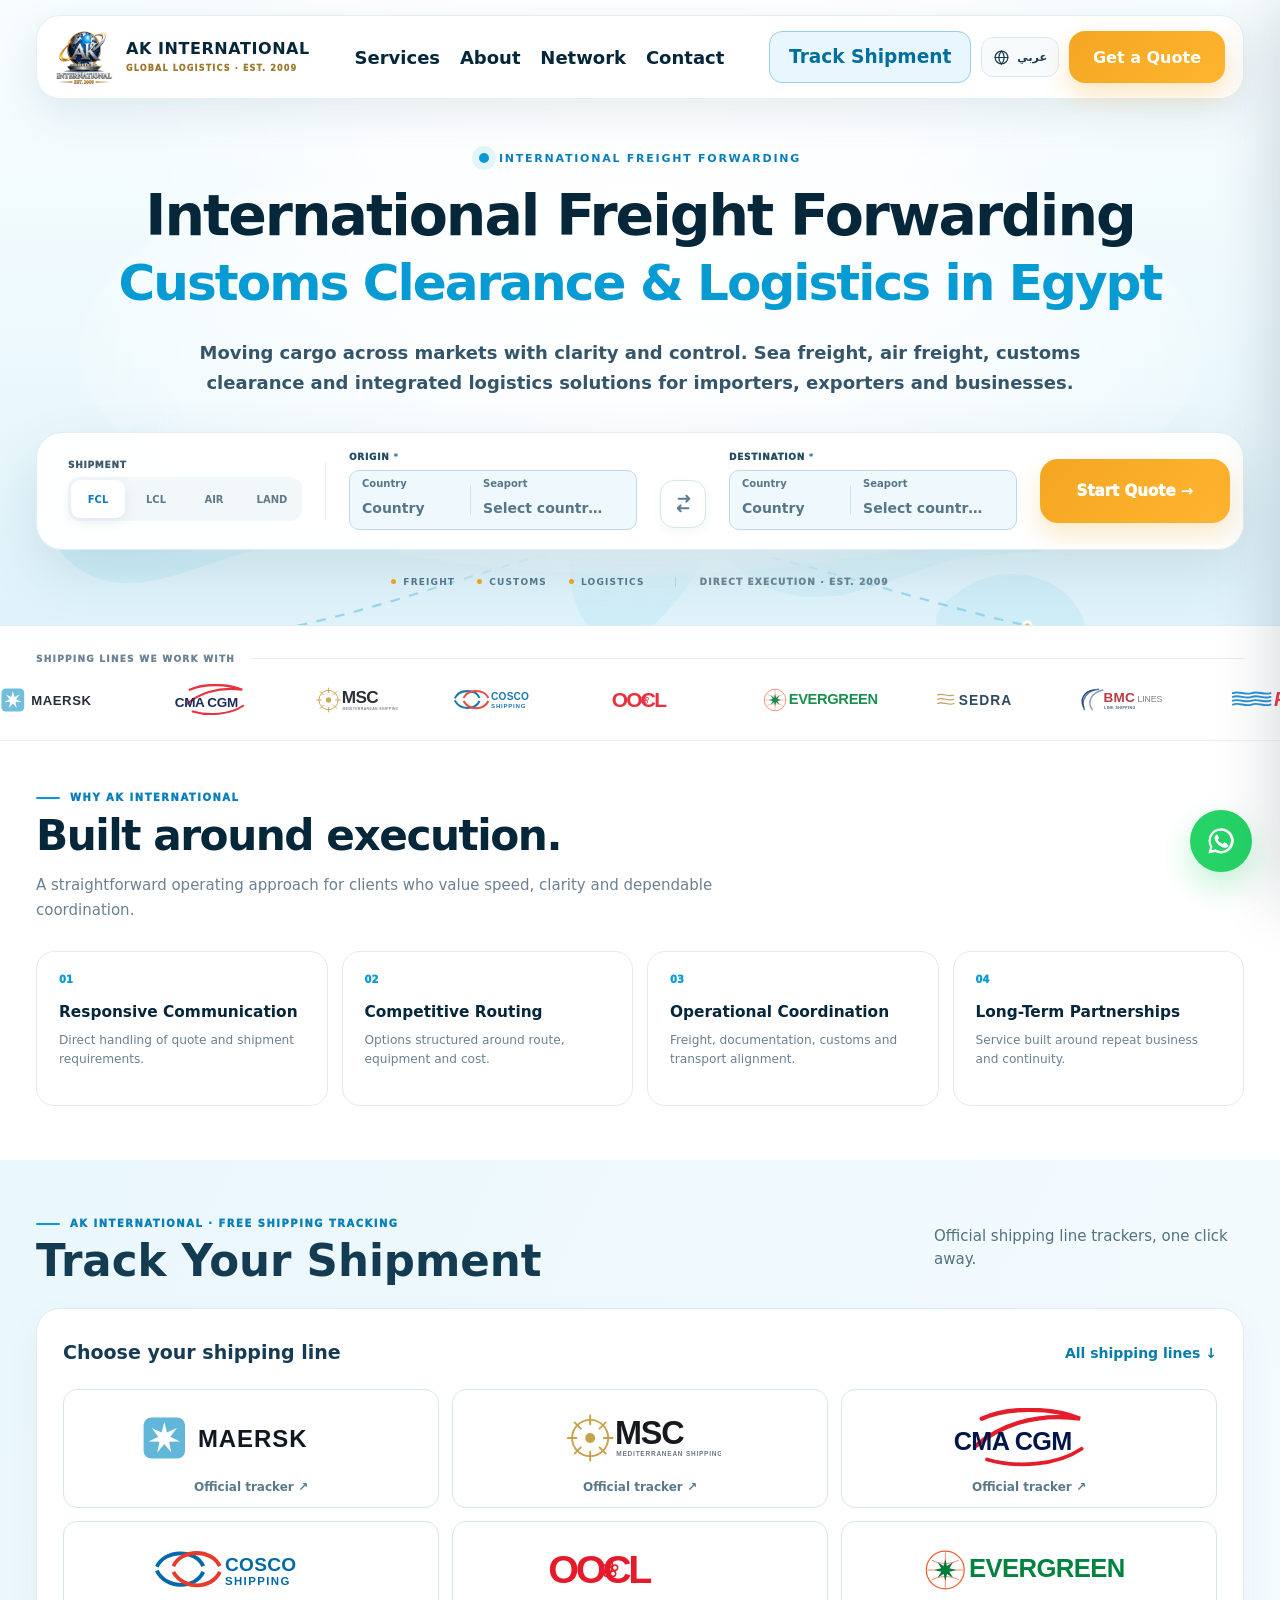
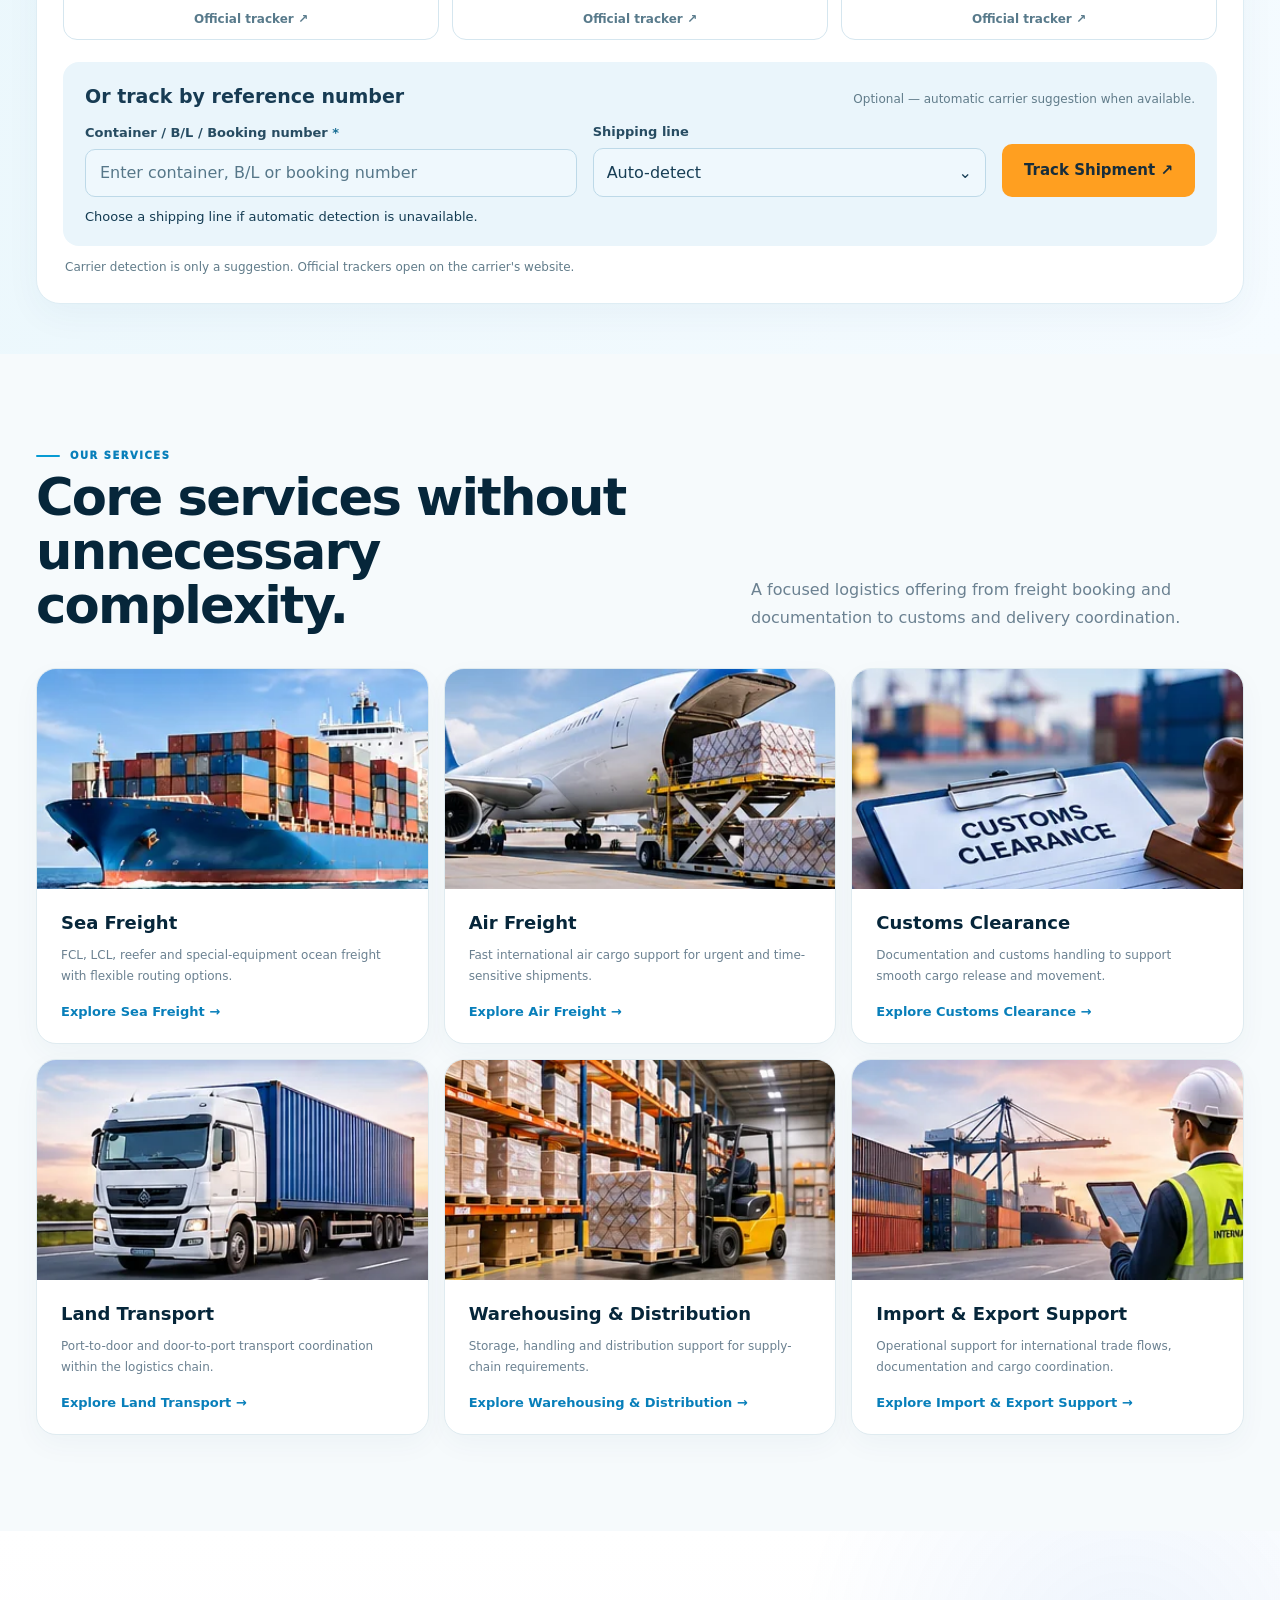
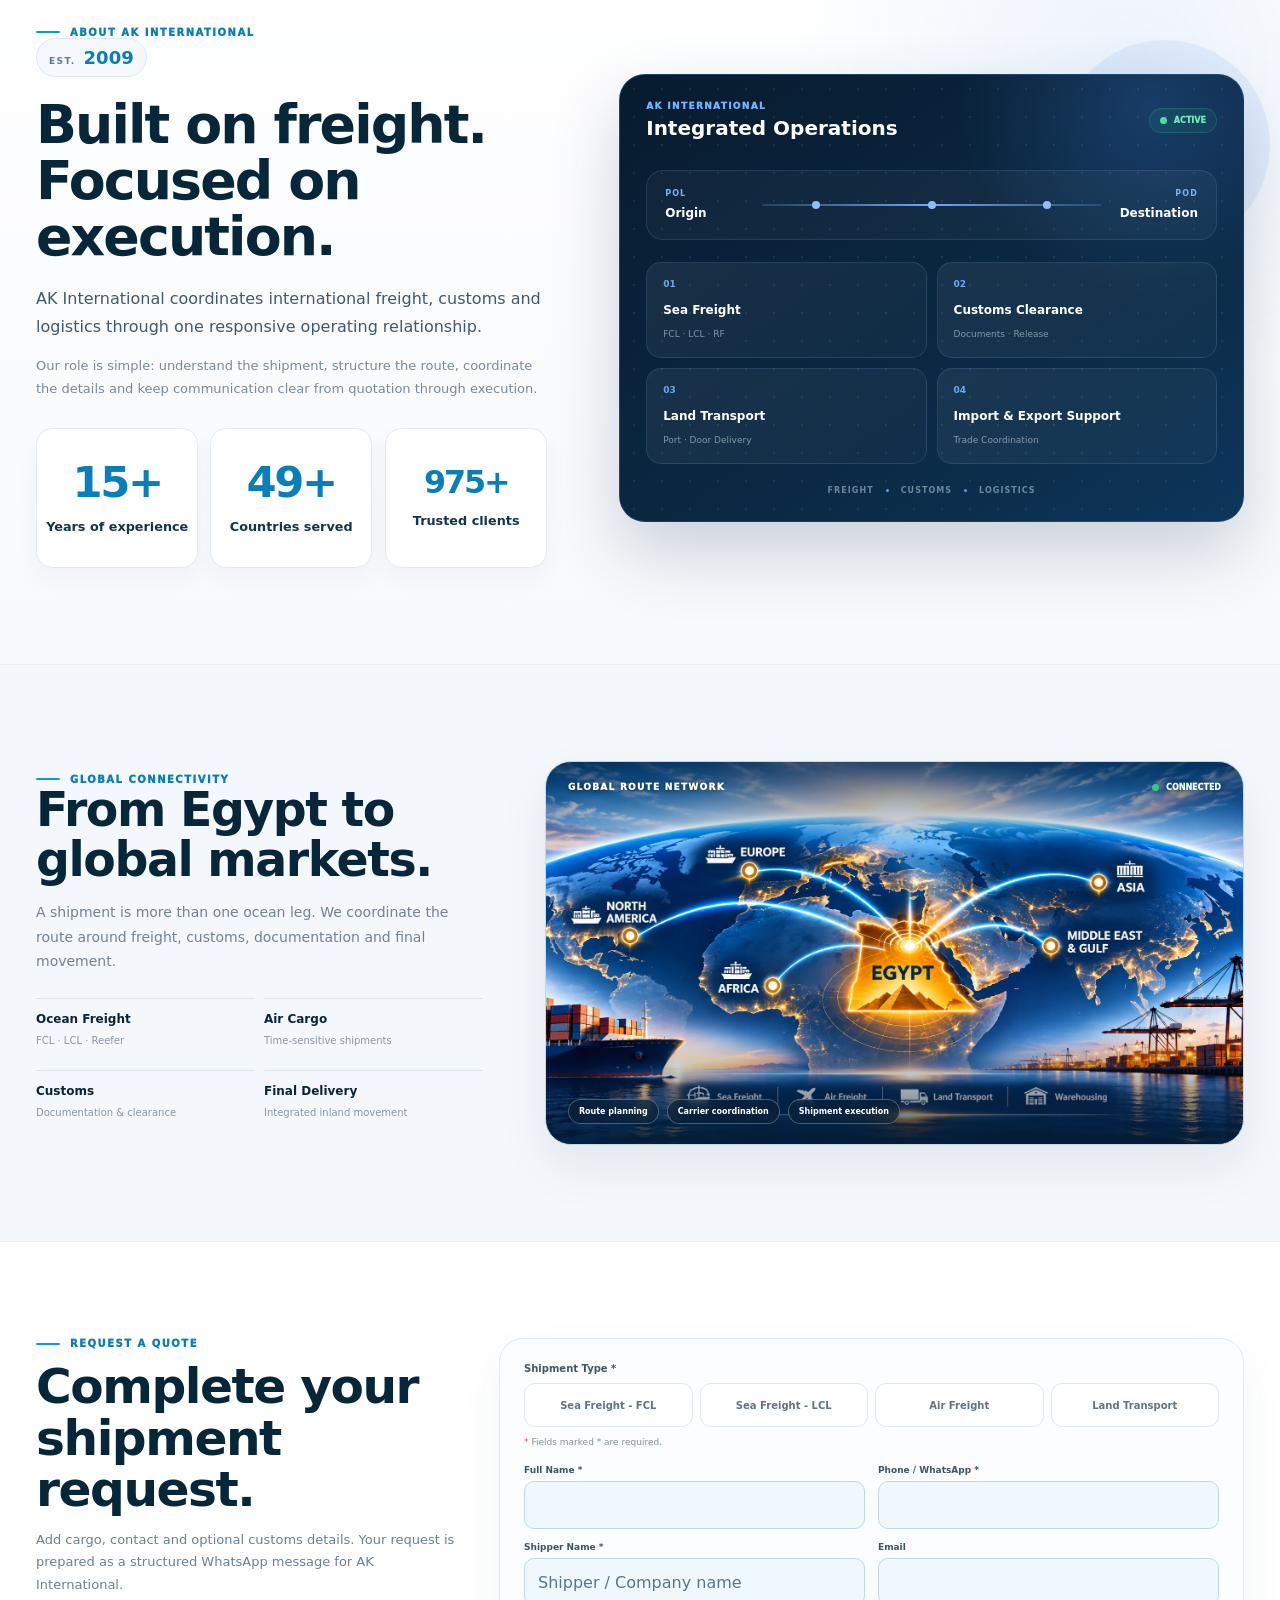
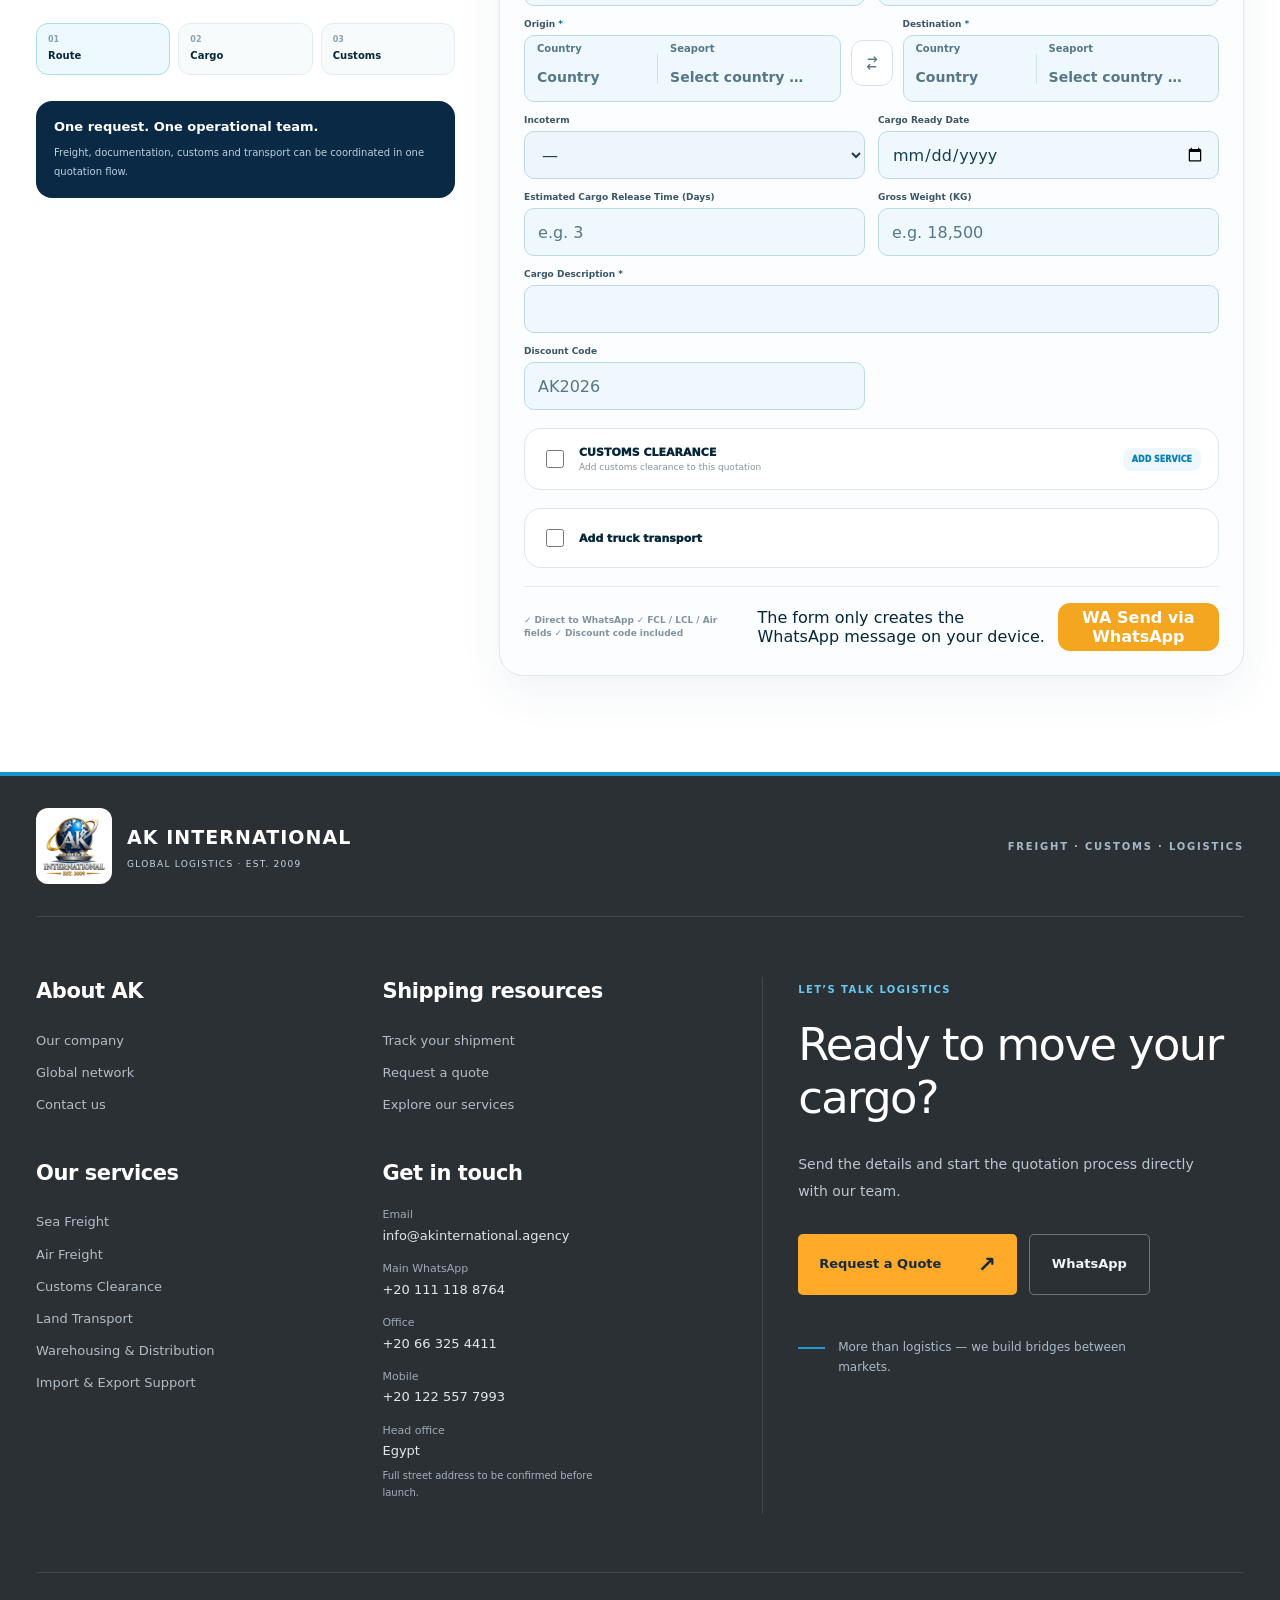
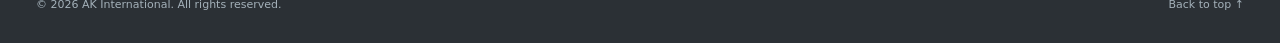
==== commit 8b72bc33: "Add files via upload" ====
--- a/index.html
+++ b/index.html
@@ -22,7 +22,7 @@
 {
   "@context": "https://schema.org",
   "@type": "Organization",
-  "@id": "#organization",
+  "@id": "https://akinternational.agency/#organization",
   "name": "AK International",
   "legalName": "AK International",
   "foundingDate": "2009",
@@ -51,12 +51,18 @@
     "Warehousing and Distribution",
     "Import and Export Support",
     "International Logistics"
-  ]
+  ],
+  "url": "https://akinternational.agency/",
+  "logo": "https://akinternational.agency/assets/ak-logo.webp"
 }
 </script>
 
 <link href="./assets/css/main.css" rel="stylesheet"/><link rel="stylesheet" href="./assets/css/tracking-search.css">
-<link rel="stylesheet" href="assets/css/footer.css"><link rel="stylesheet" href="assets/css/input-clarity.css"><link rel="stylesheet" href="assets/css/hero-refinement.css"><link href="./assets/css/stats-polish.css" rel="stylesheet"/>
+<link rel="stylesheet" href="assets/css/footer.css"><link rel="stylesheet" href="assets/css/input-clarity.css"><link rel="stylesheet" href="assets/css/hero-refinement.css"><link href="./assets/css/stats-polish.css" rel="stylesheet"/><link href="./assets/css/port-overlay.css" rel="stylesheet"/>
+ <link rel="canonical" href="https://akinternational.agency/">
+ <meta property="og:url" content="https://akinternational.agency/">
+ <meta property="og:image" content="https://akinternational.agency/assets/ak-logo.webp">
+ <meta name="twitter:image" content="https://akinternational.agency/assets/ak-logo.webp">
 </head>
 <body>
 <!-- AK International V3.0 — Digital Maritime Concept -->
--- a/assets/css/port-overlay.css
+++ b/assets/css/port-overlay.css
@@ -0,0 +1,109 @@
+/* Adaptive country/seaport picker. Desktop and mobile share one result renderer. */
+.port-dropdown.ak-selector-open,
+.origin-country-list.ak-selector-open{
+  position:fixed!important;display:flex!important;flex-direction:column;
+  z-index:2147483000!important;
+  right:auto!important;bottom:auto!important;
+  box-sizing:border-box;overflow:hidden;
+  background:#fff;border:1px solid #d6e5ed;border-radius:13px;
+  box-shadow:0 18px 42px rgba(15,63,87,.19);
+  padding:6px;color:#173e55;
+  direction:ltr;
+}
+.port-dropdown.ak-selector-open{padding:8px}
+.ak-selector-open .ak-selector-options{
+  flex:0 1 auto;min-height:0;
+  overflow-y:auto;overflow-x:hidden;overscroll-behavior:contain;
+  max-height:calc(5 * 62px);scrollbar-width:thin;
+}
+.origin-country-list.ak-selector-open .ak-selector-options{max-height:calc(5 * 48px)}
+.origin-country-list.ak-selector-open .origin-country-option{
+  display:flex;align-items:center;gap:10px;width:100%;height:48px;
+  padding:8px 10px;border:0;border-radius:7px;background:transparent;
+  color:#173e55;font:inherit;font-size:13px;text-align:start;cursor:pointer;
+}
+.origin-country-list.ak-selector-open .origin-option-flag{
+  width:30px;height:22px;flex:none;object-fit:cover;
+  border-radius:3px;border:1px solid rgba(23,62,85,.12);
+}
+.ak-selector-open .port-dropdown-head,
+.ak-selector-open .port-hint{flex:none}
+.ak-selector-open .origin-country-option:hover,
+.ak-selector-open .origin-country-option.active,
+.ak-selector-open .port-option:hover,
+.ak-selector-open .port-option.active{background:#eff8fd}
+html[dir="rtl"] .ak-selector-open{direction:rtl}
+/* Shared accessible mobile modal: search never scrolls with results. */
+body.ak-location-lock{overflow:hidden}
+.ak-location-dialog{display:none}
+.ak-location-dialog[open]{display:flex;flex-direction:column}
+@media(max-width:640px){
+  .ak-location-dialog{
+    position:fixed;inset:0;margin:0;padding:0;
+    box-sizing:border-box;width:100%;max-width:none;
+    height:100%;height:100dvh;max-height:none;
+    overflow:hidden;border:0;border-radius:0;
+    background:#f7fbfe;color:#173e55;
+    box-shadow:none;
+  }
+  .ak-location-dialog::backdrop{background:rgba(8,37,55,.35)}
+  .ak-location-dialog-header{
+    flex:none;display:flex;align-items:center;justify-content:space-between;
+    padding:18px 18px 12px;gap:12px;background:#fff;
+    border-bottom:1px solid #e6eff5;
+  }
+  .ak-location-dialog-title{font-size:18px;font-weight:800;color:#173e55}
+  .ak-location-dialog-close{
+    display:grid;place-items:center;width:40px;height:40px;
+    border:1px solid #dce9ef;border-radius:10px;background:#fff;
+    color:#3b5b6d;font-size:25px;cursor:pointer;
+  }
+  .ak-location-dialog-search-row{
+    flex:none;display:flex;align-items:center;gap:10px;
+    margin:14px 14px 10px;padding:0 12px;min-height:50px;
+    border:1px solid #9fcfe1;border-radius:12px;
+    background:#eef8fd;color:#547487;
+  }
+  .ak-location-dialog-search{width:100%;height:48px;min-width:0;
+    padding:0;border:0;outline:0;background:transparent;color:#153e57;
+    font:600 16px system-ui,sans-serif;
+  }
+  .ak-location-dialog-results{
+    flex:1;min-height:0;display:flex;flex-direction:column;
+    padding:0 12px 12px;overflow:hidden;
+  }
+  .ak-location-dialog .port-dropdown.ak-selector-open,
+  .ak-location-dialog .origin-country-list.ak-selector-open{
+    position:static!important;inset:auto!important;
+    flex:1;min-height:0;display:flex!important;flex-direction:column;
+    width:100%!important;max-width:none!important;max-height:none!important;
+    box-shadow:none;border:1px solid #e2edf3;border-radius:13px;
+    padding:5px;background:#fff;
+  }
+  .ak-location-dialog .ak-selector-options{flex:1;min-height:0;max-height:none!important;overflow-y:auto}
+  .ak-location-dialog .origin-country-option{min-height:52px;height:52px}
+  .ak-location-dialog .port-dropdown-head{position:relative;top:auto;flex:none}
+  .ak-location-dialog .port-hint{flex:none;max-height:78px;overflow:auto}
+  .ak-location-dialog .port-option{min-height:62px}
+}
+@media(min-width:641px){
+  /* Compact popovers remain five rows tall; viewport fitting is computed in JS. */
+  .port-dropdown.ak-selector-open .ak-selector-options{max-height:min(355px,53vh)}
+  .origin-country-list.ak-selector-open .ak-selector-options{max-height:min(240px,53vh)}
+}
+
+/* Port tiers: simple scrollable headings inside the existing five-row list. */
+.ak-selector-open .port-group-heading{
+  position:sticky;top:0;z-index:1;
+  margin:4px 2px 2px;padding:7px 10px;
+  background:#eef7fb;color:#476e82;border-radius:6px;
+  font-size:10px;font-weight:800;letter-spacing:.035em;
+}
+.ak-selector-open .port-option-side .port-type{
+  font-size:8px;letter-spacing:0;max-width:120px;text-align:end;line-height:1.2;
+}
+html[dir="rtl"] .ak-selector-open .port-option-side .port-type{text-align:start}
+@media(max-width:640px){
+  .ak-location-dialog .port-group-heading{font-size:11px}
+  .ak-location-dialog .port-option-side .port-type{max-width:110px}
+}
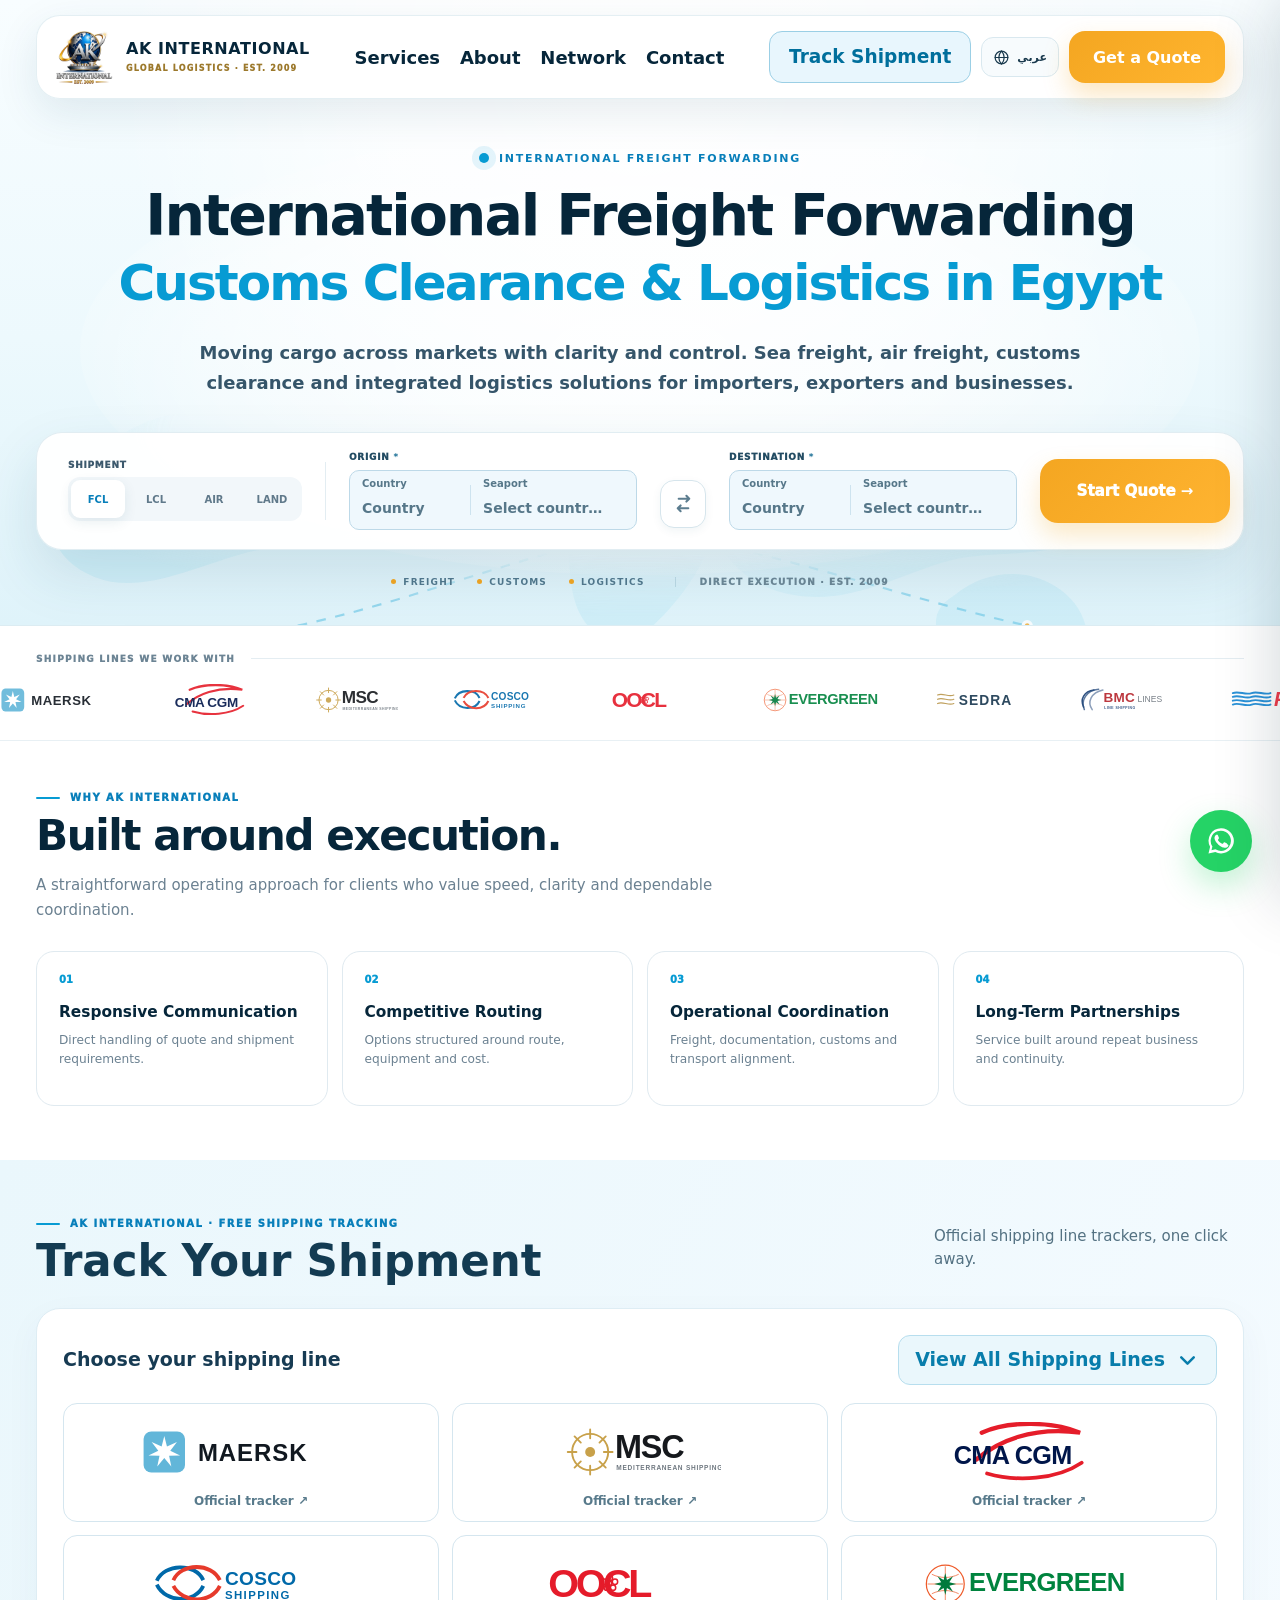
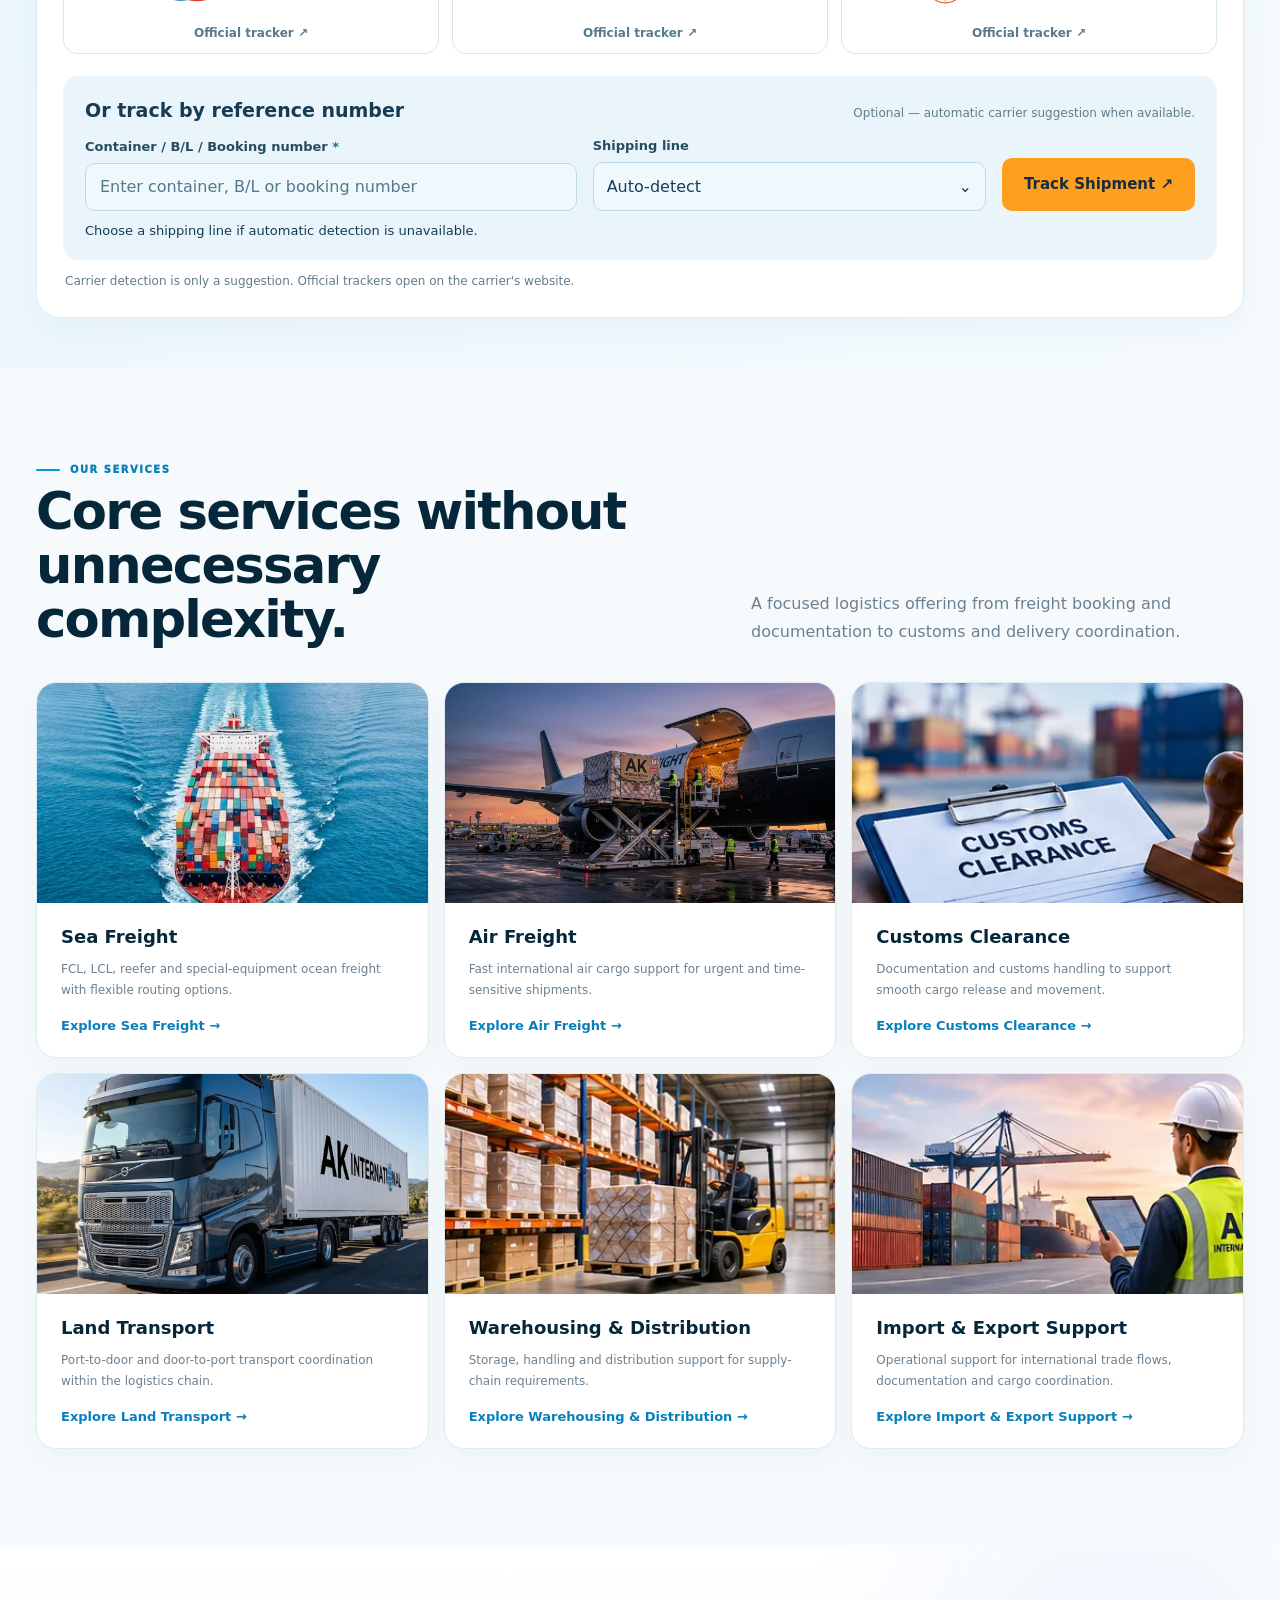
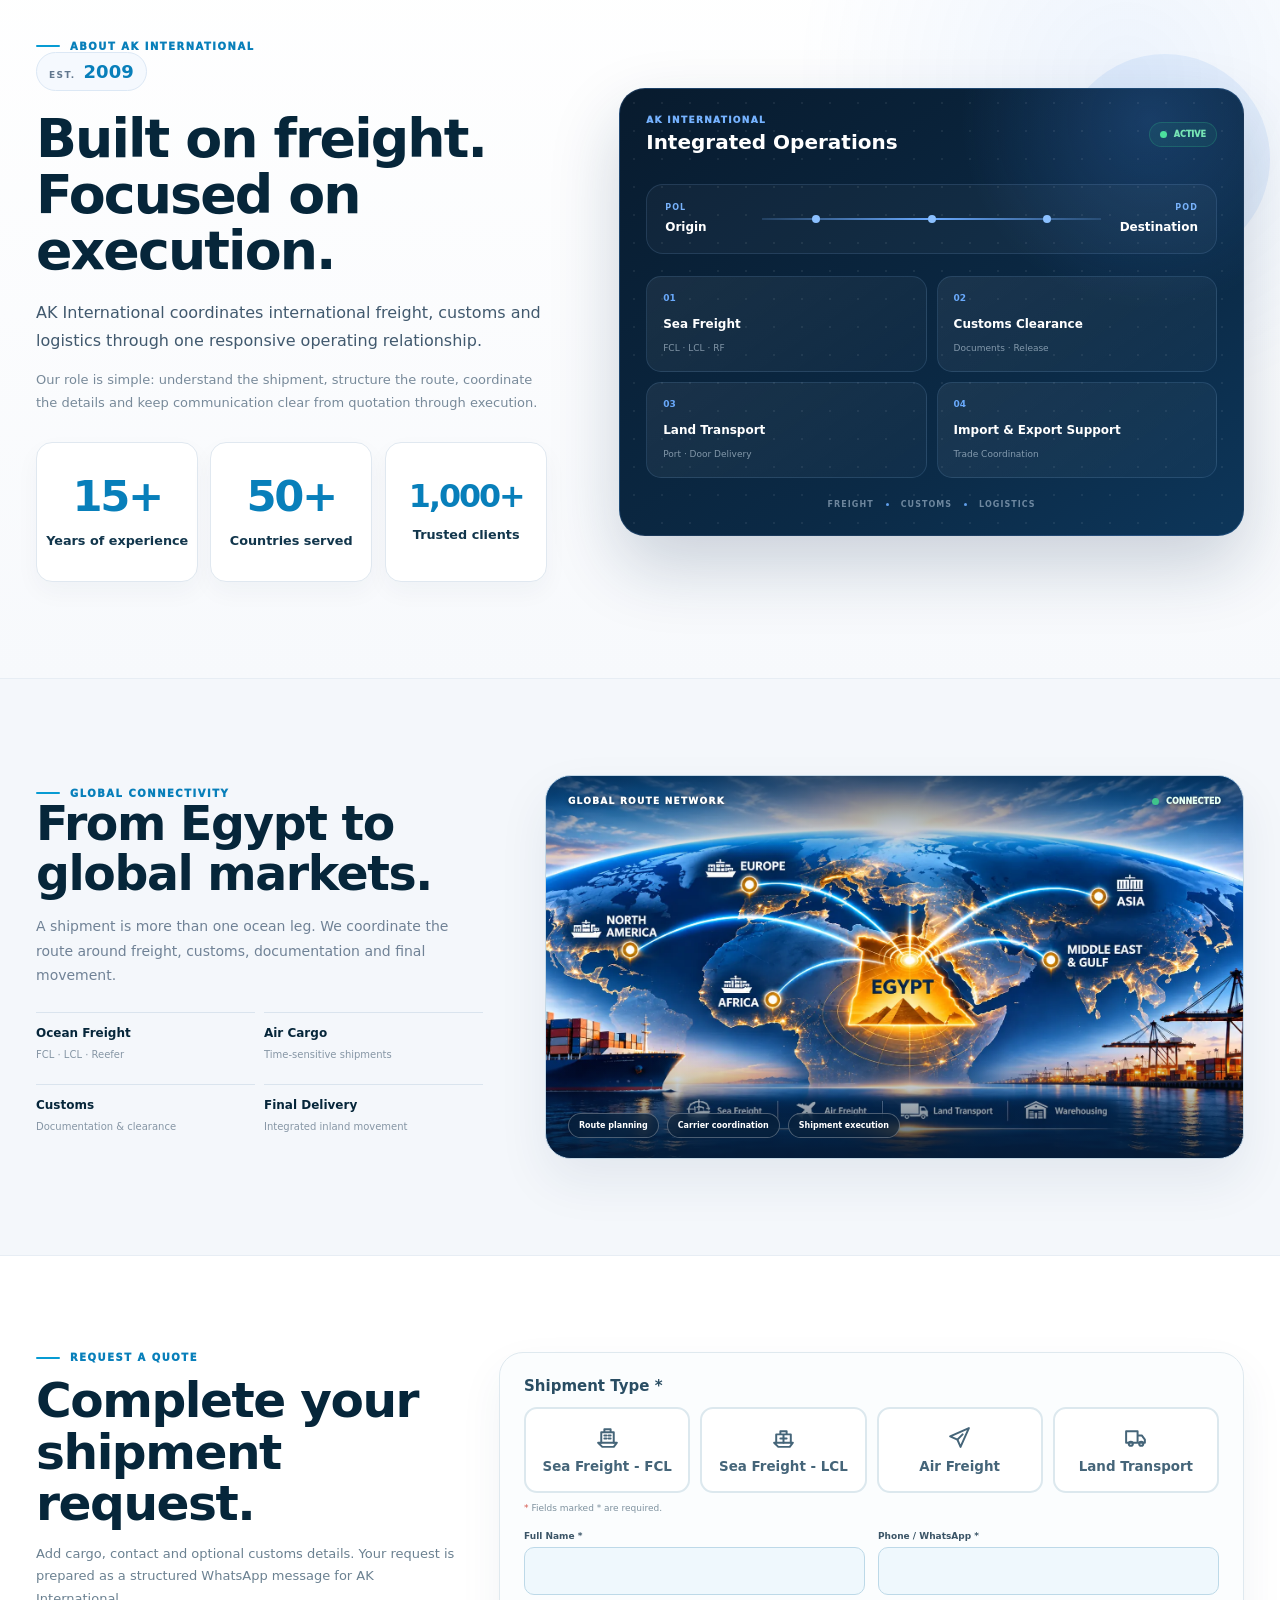
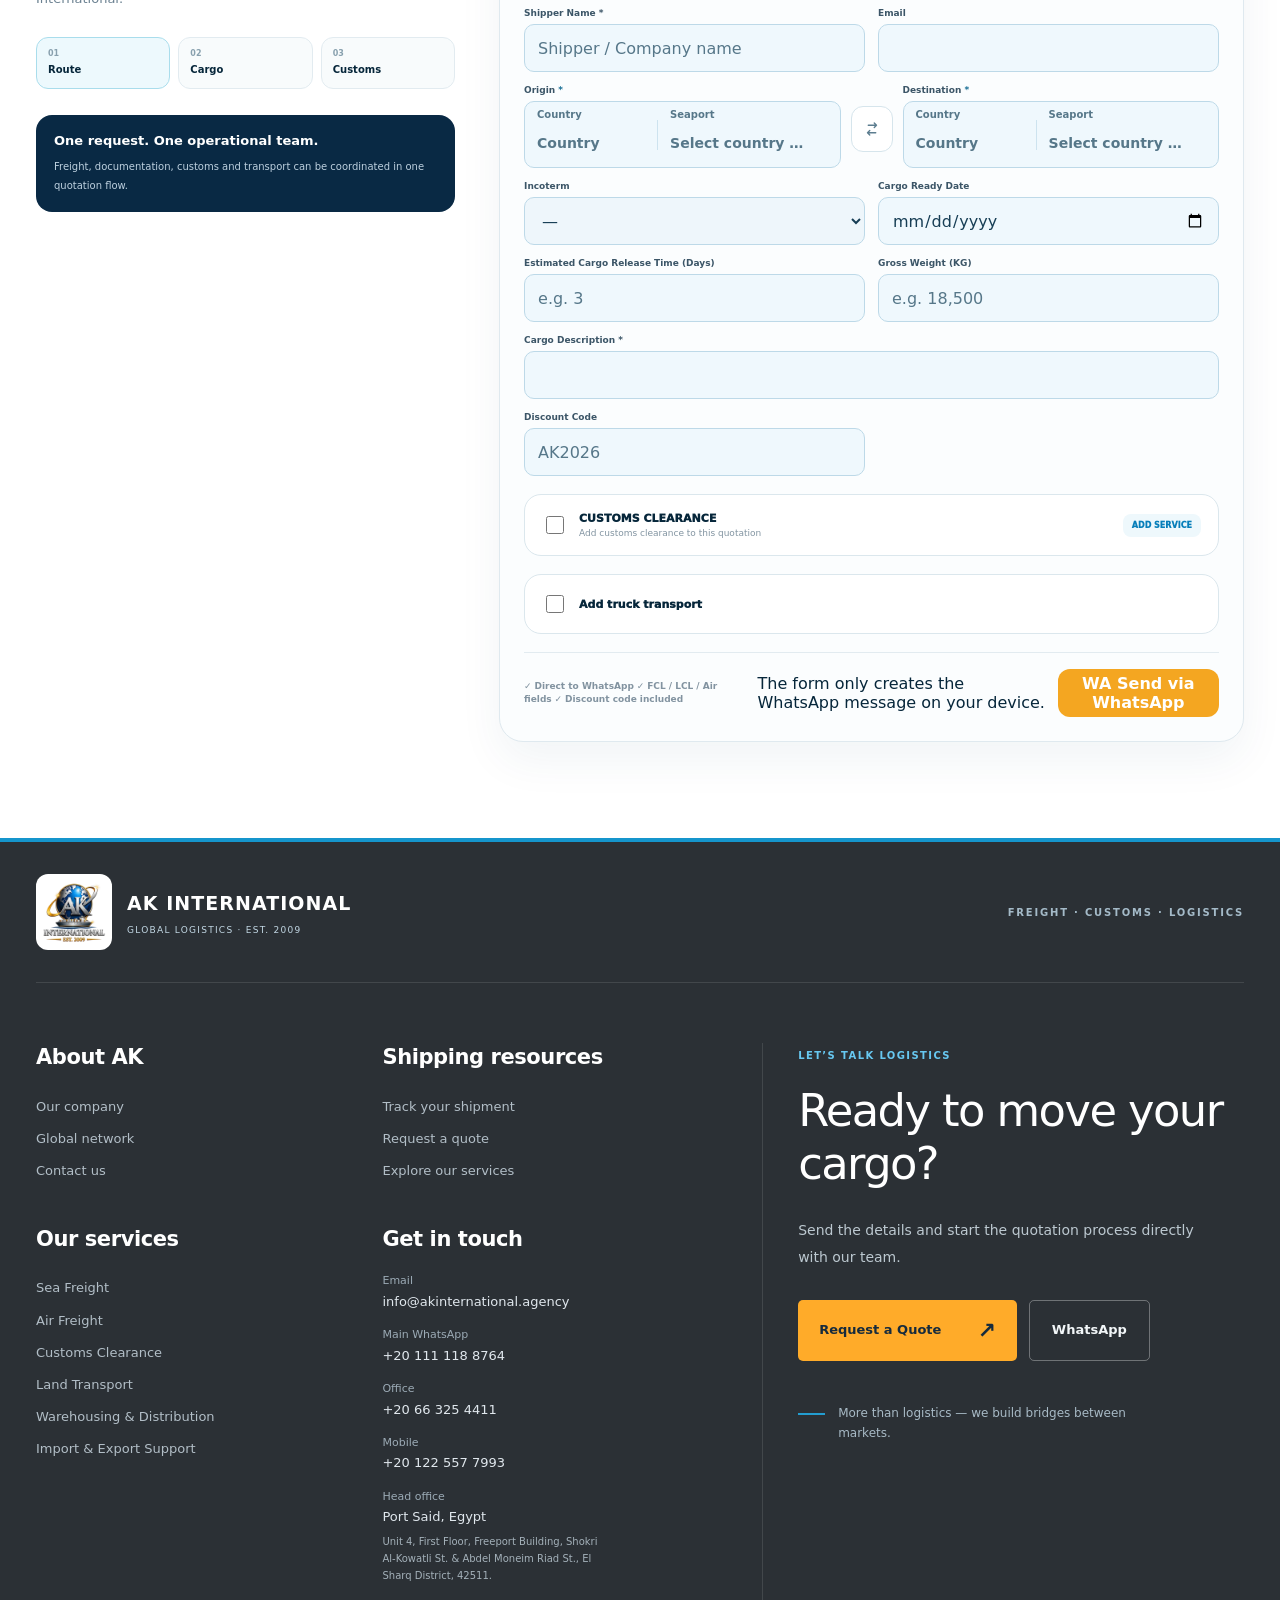
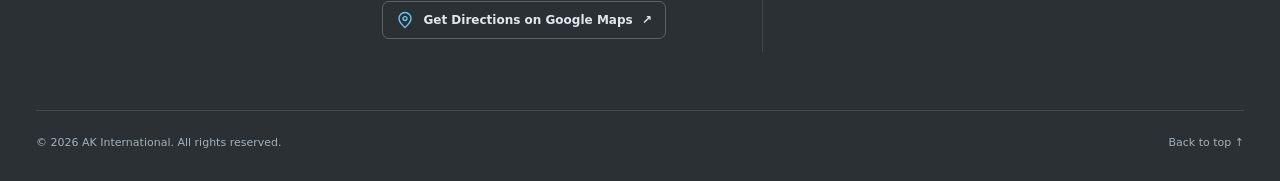
==== commit 206b1305: "Add files via upload" ====
--- a/index.html
+++ b/index.html
@@ -5,25 +5,25 @@
 <meta charset="utf-8"/>
 <meta content="width=device-width, initial-scale=1" name="viewport"/>
 <meta content="#071a2b" name="theme-color"/>
-<meta content="AK International provides freight forwarding, sea and air freight, customs clearance, land transport and logistics solutions for businesses in Egypt and worldwide." name="description"/>
+<meta content="AK INTERNATIONAL provides sea freight, air freight, customs clearance and logistics solutions across Egyptian ports. Request a freight quote today." name="description"/>
 <meta content="index,follow,max-image-preview:large,max-snippet:-1,max-video-preview:-1" name="robots"/>
 <meta content="website" property="og:type"/>
-<meta content="AK International" property="og:site_name"/>
+<meta content="AK INTERNATIONAL" property="og:site_name"/>
 <meta content="en_US" property="og:locale"/>
 <meta content="ar_EG" property="og:locale:alternate"/>
-<meta content="Freight Forwarding &amp; Customs Clearance in Egypt | AK International" property="og:title"/>
-<meta content="AK International provides freight forwarding, sea and air freight, customs clearance, land transport and logistics solutions for businesses in Egypt and worldwide." property="og:description"/>
+<meta content="Freight Forwarding &amp; Customs Clearance in Egypt | AK INTERNATIONAL" property="og:title"/>
+<meta content="AK INTERNATIONAL provides sea freight, air freight, customs clearance and logistics solutions across Egyptian ports. Request a freight quote today." property="og:description"/>
 <meta content="summary" name="twitter:card"/>
-<meta content="Freight Forwarding &amp; Customs Clearance in Egypt | AK International" name="twitter:title"/>
-<meta content="AK International provides freight forwarding, sea and air freight, customs clearance, land transport and logistics solutions for businesses in Egypt and worldwide." name="twitter:description"/>
+<meta content="Freight Forwarding &amp; Customs Clearance in Egypt | AK INTERNATIONAL" name="twitter:title"/>
+<meta content="AK INTERNATIONAL provides sea freight, air freight, customs clearance and logistics solutions across Egyptian ports. Request a freight quote today." name="twitter:description"/>
 <link href="./assets/ak-logo.webp" rel="icon" type="image/webp"/>
-<title>Freight Forwarding &amp; Customs Clearance in Egypt | AK International</title>
+<title>Freight Forwarding &amp; Customs Clearance in Egypt | AK INTERNATIONAL</title>
 <script type="application/ld+json">
 {
   "@context": "https://schema.org",
-  "@type": "Organization",
+  "@type": "LocalBusiness",
   "@id": "https://akinternational.agency/#organization",
-  "name": "AK International",
+  "name": "AK INTERNATIONAL",
   "legalName": "AK International",
   "foundingDate": "2009",
   "description": "International freight forwarding, customs clearance and integrated logistics company serving importers, exporters and businesses in Egypt and worldwide.",
@@ -53,7 +53,15 @@
     "International Logistics"
   ],
   "url": "https://akinternational.agency/",
-  "logo": "https://akinternational.agency/assets/ak-logo.webp"
+  "logo": "https://akinternational.agency/assets/ak-logo.webp",
+  "address": {
+    "@type": "PostalAddress",
+    "streetAddress": "Unit 4, First Floor, Freeport Building, Shokri Al-Kowatli St. & Abdel Moneim Riad St., El Sharq District",
+    "addressLocality": "Port Said",
+    "addressRegion": "Port Said Governorate",
+    "postalCode": "42511",
+    "addressCountry": "EG"
+  }
 }
 </script>
 
@@ -63,6 +71,9 @@
  <meta property="og:url" content="https://akinternational.agency/">
  <meta property="og:image" content="https://akinternational.agency/assets/ak-logo.webp">
  <meta name="twitter:image" content="https://akinternational.agency/assets/ak-logo.webp">
+<link rel="alternate" hreflang="en" href="https://akinternational.agency/">
+<link rel="alternate" hreflang="ar" href="https://akinternational.agency/ar/">
+<link rel="alternate" hreflang="x-default" href="https://akinternational.agency/">
 </head>
 <body>
 <!-- AK International V3.0 — Digital Maritime Concept -->
@@ -83,7 +94,7 @@
 </nav>
 <div class="nav-actions">
 <a class="nav-track" data-t="navTrack" href="#tracking">Track Shipment</a>
-<button class="language-toggle" type="button" data-language-toggle aria-label="Switch to Arabic" title="العربية">
+<a class="language-toggle" href="ar/index.html" data-language-toggle aria-label="Switch to Arabic" title="العربية">
 <svg class="language-toggle-icon" viewBox="0 0 24 24" aria-hidden="true">
 <circle cx="12" cy="12" r="9"></circle>
 <path d="M3 12h18"></path>
@@ -91,7 +102,7 @@
 <path d="M12 3C9.5 5.6 8.2 8.6 8.2 12S9.5 18.4 12 21"></path>
 </svg>
 <span data-language-label>عربي</span>
-</button>
+</a>
 <a class="btn nav-cta" data-t="quoteBtn" href="#quickQuote">Get a Quote</a>
 <button aria-controls="mobileDrawer" aria-expanded="false" aria-label="Open navigation" class="menu-toggle" id="menuBtn" type="button">
 <span></span><span></span><span></span>
@@ -120,7 +131,7 @@
 </nav>
 <div class="drawer-foot">
 <span data-t="drawerLanguage">LANGUAGE</span>
-<button class="language-toggle language-toggle-drawer" type="button" data-language-toggle aria-label="Switch to Arabic" title="العربية">
+<a class="language-toggle language-toggle-drawer" href="ar/index.html" data-language-toggle aria-label="Switch to Arabic" title="العربية">
 <svg class="language-toggle-icon" viewBox="0 0 24 24" aria-hidden="true">
 <circle cx="12" cy="12" r="9"></circle>
 <path d="M3 12h18"></path>
@@ -128,7 +139,7 @@
 <path d="M12 3C9.5 5.6 8.2 8.6 8.2 12S9.5 18.4 12 21"></path>
 </svg>
 <span data-language-label>عربي</span>
-</button>
+</a>
 <small>FREIGHT · CUSTOMS · LOGISTICS</small>
 </div>
 </aside>
@@ -248,7 +259,7 @@
     <p data-track-text="intro">Official shipping line trackers, one click away.</p>
   </header>
   <div class="ak-track-hub">
-    <div class="ak-dock-topline"><h3 data-track-text="choose">Choose your shipping line</h3><button class="ak-all-toggle" id="akAllCarriersToggle" type="button" aria-controls="akAllCarriers" aria-expanded="false" data-track-text="all">All shipping lines ↓</button></div>
+    <div class="ak-dock-topline"><h3 data-track-text="choose">Choose your shipping line</h3><button class="ak-all-toggle" id="akAllCarriersToggle" type="button" aria-controls="akAllCarriers" aria-expanded="false"><span class="ak-all-toggle-label">View All Shipping Lines</span><svg class="ak-all-toggle-icon" width="24" height="24" viewBox="0 0 24 24" fill="none" stroke="currentColor" stroke-width="2.4" stroke-linecap="round" stroke-linejoin="round" aria-hidden="true"><path d="m6 9 6 6 6-6"/></svg></button></div>
     <div class="ak-featured-carriers" id="akFeaturedCarriers" aria-label="Featured shipping lines"></div>
     <div id="akAllCarriers" class="ak-all-carriers" hidden>
       <label for="akAllCarrierSearch" data-track-text="find">Find a shipping line</label>
@@ -446,19 +457,19 @@
 <div class="shipment-modes">
 <label class="mode-option">
 <input name="shipmentMode" required="" type="radio" value="Sea Freight - FCL"/>
-<span data-t="fcl">Sea Freight - FCL</span>
+<span class="mode-option-ui"><svg viewBox="0 0 24 24" fill="none" stroke="currentColor" stroke-width="1.9" stroke-linecap="round" stroke-linejoin="round" aria-hidden="true"><path d="M3 17h18l-3 4H7l-4-4Z"/><path d="M6 17V7h12v10M9 7V4h6v3M9 10h2m2 0h2M9 13h2m2 0h2"/></svg><span class="mode-option-text" data-t="fcl">Sea Freight - FCL</span></span>
 </label>
 <label class="mode-option">
 <input name="shipmentMode" type="radio" value="Sea Freight - LCL"/>
-<span data-t="lcl">Sea Freight - LCL</span>
+<span class="mode-option-ui"><svg viewBox="0 0 24 24" fill="none" stroke="currentColor" stroke-width="1.9" stroke-linecap="round" stroke-linejoin="round" aria-hidden="true"><path d="M3 17h18l-3 4H7l-4-4Z"/><path d="M5 17V9h14v8M9 9V6h6v3M9 13h6M12 9v8"/></svg><span class="mode-option-text" data-t="lcl">Sea Freight - LCL</span></span>
 </label>
 <label class="mode-option">
 <input name="shipmentMode" type="radio" value="Air Freight"/>
-<span data-t="airOpt">Air Freight</span>
+<span class="mode-option-ui"><svg viewBox="0 0 24 24" fill="none" stroke="currentColor" stroke-width="1.9" stroke-linecap="round" stroke-linejoin="round" aria-hidden="true"><path d="m21 3-8 18-3-7-7-3L21 3Z"/><path d="m10 14 5-5"/></svg><span class="mode-option-text" data-t="airOpt">Air Freight</span></span>
 </label>
 <label class="mode-option">
 <input name="shipmentMode" type="radio" value="Land Transport"/>
-<span data-t="landOpt">Land Transport</span>
+<span class="mode-option-ui"><svg viewBox="0 0 24 24" fill="none" stroke="currentColor" stroke-width="1.9" stroke-linecap="round" stroke-linejoin="round" aria-hidden="true"><path d="M3 6h11v11H3zM14 10h4l3 4v3h-7z"/><circle cx="7.5" cy="18" r="2"/><circle cx="17.5" cy="18" r="2"/></svg><span class="mode-option-text" data-t="landOpt">Land Transport</span></span>
 </label>
 </div>
 </div>
@@ -656,7 +667,7 @@
 <footer class="ak-footer"><div class="container">
 <div class="ak-footer-top"><a class="ak-footer-brand" href="index.html"><img src="assets/ak-logo.webp" alt="AK International" width="76" height="76" loading="lazy"><span><strong>AK INTERNATIONAL</strong><small>GLOBAL LOGISTICS · EST. 2009</small></span></a><span class="ak-footer-scope" data-footer-en="FREIGHT · CUSTOMS · LOGISTICS" data-footer-ar="شحن · جمارك · لوجستيات">FREIGHT · CUSTOMS · LOGISTICS</span></div>
 <div class="ak-footer-grid"><div class="ak-footer-stack"><nav aria-label="Company"><h2 data-footer-en="About AK" data-footer-ar="عن AK">About AK</h2><a href="index.html#about" data-footer-en="Our company" data-footer-ar="شركتنا">Our company</a><a href="index.html#network" data-footer-en="Global network" data-footer-ar="الشبكة العالمية">Global network</a><a href="index.html#contact" data-footer-en="Contact us" data-footer-ar="تواصل معنا">Contact us</a></nav><nav aria-label="Services"><h2 data-footer-en="Our services" data-footer-ar="خدماتنا">Our services</h2><a href="services/sea-freight.html" data-footer-en="Sea Freight" data-footer-ar="الشحن البحري">Sea Freight</a><a href="services/air-freight.html" data-footer-en="Air Freight" data-footer-ar="الشحن الجوي">Air Freight</a><a href="services/customs-clearance.html" data-footer-en="Customs Clearance" data-footer-ar="التخليص الجمركي">Customs Clearance</a><a href="services/land-transport.html" data-footer-en="Land Transport" data-footer-ar="النقل البري">Land Transport</a><a href="services/warehousing-distribution.html" data-footer-en="Warehousing & Distribution" data-footer-ar="التخزين والتوزيع">Warehousing & Distribution</a><a href="services/import-export-support.html" data-footer-en="Import & Export Support" data-footer-ar="دعم الاستيراد والتصدير">Import & Export Support</a></nav></div>
-<div class="ak-footer-stack"><nav aria-label="Shipping tools"><h2 data-footer-en="Shipping resources" data-footer-ar="أدوات الشحن">Shipping resources</h2><a href="index.html#tracking" data-footer-en="Track your shipment" data-footer-ar="تتبع شحنتك">Track your shipment</a><a href="index.html#quote" data-footer-en="Request a quote" data-footer-ar="اطلب عرض سعر">Request a quote</a><a href="index.html#services" data-footer-en="Explore our services" data-footer-ar="استكشف خدماتنا">Explore our services</a></nav><div class="ak-footer-contact"><h2 data-footer-en="Get in touch" data-footer-ar="للتواصل">Get in touch</h2><a href="mailto:info@akinternational.agency"><span data-footer-en="Email" data-footer-ar="البريد الإلكتروني">Email</span><b dir="ltr">info@akinternational.agency</b></a><a href="https://wa.me/201111188764" target="_blank" rel="noopener noreferrer"><span data-footer-en="Main WhatsApp" data-footer-ar="واتساب الرئيسي">Main WhatsApp</span><b dir="ltr">+20 111 118 8764</b></a><a href="tel:+20663254411"><span data-footer-en="Office" data-footer-ar="المكتب">Office</span><b dir="ltr">+20 66 325 4411</b></a><a href="tel:+201225577993"><span data-footer-en="Mobile" data-footer-ar="الموبايل">Mobile</span><b dir="ltr">+20 122 557 7993</b></a><p><span data-footer-en="Head office" data-footer-ar="المكتب الرئيسي">Head office</span><b data-footer-en="Egypt" data-footer-ar="مصر">Egypt</b><small data-footer-en="Full street address to be confirmed before launch." data-footer-ar="سيتم إضافة العنوان الكامل قبل إطلاق الموقع.">Full street address to be confirmed before launch.</small></p></div></div>
+<div class="ak-footer-stack"><nav aria-label="Shipping tools"><h2 data-footer-en="Shipping resources" data-footer-ar="أدوات الشحن">Shipping resources</h2><a href="index.html#tracking" data-footer-en="Track your shipment" data-footer-ar="تتبع شحنتك">Track your shipment</a><a href="index.html#quote" data-footer-en="Request a quote" data-footer-ar="اطلب عرض سعر">Request a quote</a><a href="index.html#services" data-footer-en="Explore our services" data-footer-ar="استكشف خدماتنا">Explore our services</a></nav><div class="ak-footer-contact"><h2 data-footer-en="Get in touch" data-footer-ar="للتواصل">Get in touch</h2><a href="mailto:info@akinternational.agency"><span data-footer-en="Email" data-footer-ar="البريد الإلكتروني">Email</span><b dir="ltr">info@akinternational.agency</b></a><a href="https://wa.me/201111188764" target="_blank" rel="noopener noreferrer"><span data-footer-en="Main WhatsApp" data-footer-ar="واتساب الرئيسي">Main WhatsApp</span><b dir="ltr">+20 111 118 8764</b></a><a href="tel:+20663254411"><span data-footer-en="Office" data-footer-ar="المكتب">Office</span><b dir="ltr">+20 66 325 4411</b></a><a href="tel:+201225577993"><span data-footer-en="Mobile" data-footer-ar="الموبايل">Mobile</span><b dir="ltr">+20 122 557 7993</b></a><p><span data-footer-en="Head office" data-footer-ar="المكتب الرئيسي">Head office</span><b data-footer-en="Port Said, Egypt" data-footer-ar="بورسعيد، مصر">Port Said, Egypt</b><small data-footer-en="Unit 4, First Floor, Freeport Building, Shokri Al-Kowatli St. &amp; Abdel Moneim Riad St., El Sharq District, 42511." data-footer-ar="الوحدة رقم ٤، الدور الأول العلوي، عمارة الفريبور، تقاطع شارعي شكري القوتلي وعبد المنعم رياض، حي الشرق، الرمز البريدي ٤٢٥١١.">Unit 4, First Floor, Freeport Building, Shokri Al-Kowatli St. &amp; Abdel Moneim Riad St., El Sharq District, 42511.</small></p><a class="ak-footer-directions" href="https://www.google.com/maps/dir/?api=1&destination=31.2600109%2C32.3107309&travelmode=driving" target="_blank" rel="noopener noreferrer"><svg aria-hidden="true" viewBox="0 0 24 24" fill="none" stroke="currentColor" stroke-width="1.8" stroke-linecap="round" stroke-linejoin="round"><path d="M20 10c0 5-8 12-8 12S4 15 4 10a8 8 0 1 1 16 0Z"/><circle cx="12" cy="10" r="2.6"/></svg><span data-footer-en="Get Directions on Google Maps" data-footer-ar="الاتجاهات على خرائط Google">Get Directions on Google Maps</span><span class="ak-footer-directions-arrow" aria-hidden="true">↗</span></a></div></div>
 <div class="ak-footer-feature" id="contact"><span class="ak-footer-eyebrow" data-footer-en="LET’S TALK LOGISTICS" data-footer-ar="لنتحدث عن شحنتك">LET’S TALK LOGISTICS</span><h2 data-footer-en="Ready to move your cargo?" data-footer-ar="جاهز لشحن بضاعتك؟">Ready to move your cargo?</h2><p data-footer-en="Send the details and start the quotation process directly with our team." data-footer-ar="أرسل التفاصيل وابدأ طلب عرض السعر مباشرة مع فريقنا.">Send the details and start the quotation process directly with our team.</p><div class="ak-footer-actions"><a class="ak-footer-cta" href="index.html#quote"><span data-footer-en="Request a Quote" data-footer-ar="اطلب عرض سعر">Request a Quote</span><span aria-hidden="true">↗</span></a><a class="ak-footer-whatsapp" href="https://wa.me/201111188764" target="_blank" rel="noopener noreferrer">WhatsApp</a></div><div class="ak-footer-feature-note"><span class="ak-footer-line"></span><span data-footer-en="More than logistics — we build bridges between markets." data-footer-ar="أكثر من مجرد لوجستيات — نبني جسورًا بين الأسواق.">More than logistics — we build bridges between markets.</span></div></div></div>
 <div class="ak-footer-bottom"><span>© <span id="year"></span> AK International. <span data-footer-en="All rights reserved." data-footer-ar="جميع الحقوق محفوظة.">All rights reserved.</span></span><a href="#" data-footer-en="Back to top ↑" data-footer-ar="العودة للأعلى ↑">Back to top ↑</a></div></div></footer>
 <a aria-label="WhatsApp" class="wa-button" href="https://wa.me/201111188764" rel="noopener" target="_blank">
--- a/assets/css/main.css
+++ b/assets/css/main.css
@@ -31,7 +31,22 @@
 .network-section{background:#f4f7fb;border-block:1px solid #e7edf4}.network-grid{display:grid;grid-template-columns:.78fr 1.22fr;gap:62px;align-items:center}.network-copy h2{margin:0 0 16px;font-size:clamp(34px,3.7vw,52px);line-height:1.05;letter-spacing:-.03em}.network-copy>p{max-width:520px;color:#708296;font-size:14px;line-height:1.75}.network-points{display:grid;grid-template-columns:repeat(2,1fr);gap:9px;margin-top:24px}.network-points div{padding:13px 0;border-top:1px solid #dae4ee}.network-points b{display:block;margin-bottom:3px;font-size:12px}.network-points span{color:#8696a5;font-size:10px}.network-console{padding:23px;border:1px solid #dce6f0;border-radius:26px;background:#fff;box-shadow:0 22px 50px rgba(23,57,92,.08)}.network-console-head,.network-console-foot{display:flex;align-items:center;justify-content:space-between;gap:15px}.network-console-head>span:first-child{color:#31506d;font-size:9px;font-weight:950;letter-spacing:.14em}.network-status{display:flex;align-items:center;gap:7px;color:#27845e;font-size:8px;font-weight:950}.network-status i{width:7px;height:7px;border-radius:50%;background:#3fc48b}.route-canvas{position:relative;height:350px;margin:18px 0;border-radius:20px;overflow:hidden;background:linear-gradient(rgba(73,128,184,.045) 1px,transparent 1px),linear-gradient(90deg,rgba(73,128,184,.045) 1px,transparent 1px),radial-gradient(circle at 50% 50%,rgba(55,133,236,.10),transparent 38%),#f7faff;background-size:26px 26px,26px 26px,auto,auto}.route-canvas svg{position:absolute;inset:0;width:100%;height:100%}.route-path{fill:none;stroke:url(#routeBlue);stroke-width:2.4;stroke-dasharray:7 7}.route-path-soft{opacity:.55}.route-dot{fill:#5d9ff1;stroke:#fff;stroke-width:4}.route-hub{fill:#1769e0;stroke:#dcecff;stroke-width:8}.route-label{position:absolute;padding:8px 10px;border:1px solid #dbe7f2;border-radius:10px;background:rgba(255,255,255,.92);box-shadow:0 7px 18px rgba(25,61,97,.07);color:#526a80;font-size:8px;font-weight:850}.route-egypt{left:50%;top:50%;transform:translate(-50%,18px);text-align:center}.route-egypt span{color:#1769e0;font-weight:950}.route-egypt strong{display:block;margin-top:2px;color:#8b9aa7;font-size:7px}.route-europe{left:8%;top:24%}.route-asia{right:7%;top:26%}.route-africa{left:8%;bottom:20%}.route-americas{right:7%;bottom:20%}.route-gulf{left:50%;top:5%;transform:translateX(-50%)}.network-console-foot{justify-content:flex-start;gap:8px;flex-wrap:wrap}.network-console-foot span{padding:7px 10px;border:1px solid #e1eaf3;border-radius:999px;background:#f3f7fb;color:#6d8092;font-size:8px;font-weight:800}
 
 /* Quote form */
-.quote-section{background:#fff}.quote-layout{display:grid;grid-template-columns:.72fr 1.28fr;gap:44px;align-items:start}.quote-intro{position:sticky;top:110px}.quote-intro h2{margin:12px 0 14px;font-size:clamp(34px,3.8vw,52px);line-height:1.05;letter-spacing:-.03em}.quote-intro>p{color:var(--muted);font-size:13px;line-height:1.75}.quote-steps{display:grid;grid-template-columns:repeat(3,1fr);gap:8px;margin:26px 0}.quote-step{padding:11px;border:1px solid #e2ebf0;border-radius:12px;background:#f8fbfc}.quote-step span{display:block;color:#88a0ae;font-size:8px;font-weight:900}.quote-step b{font-size:10px}.quote-step.active{border-color:#a9ddec;background:#edf9fd}.quote-side-note{padding:18px;border-radius:16px;background:#092944;color:#fff}.quote-side-note strong{display:block;margin-bottom:7px;font-size:13px}.quote-side-note span{color:#bdd0df;font-size:10px;line-height:1.55}.quote-form-shell{padding:24px;border:1px solid #dfe9ef;border-radius:24px;background:#fbfdfe;box-shadow:0 18px 45px rgba(20,70,94,.06)}.mode-label{margin-bottom:9px;color:#3f596a;font-size:10px;font-weight:900}.shipment-modes{display:grid;grid-template-columns:repeat(4,1fr);gap:7px}.mode-option{display:block}.mode-option input{position:absolute;opacity:0}.mode-option span{min-height:44px;display:flex;align-items:center;justify-content:center;border:1px solid #dce8ee;border-radius:11px;background:#fff;color:#5d7585;font-size:10px;font-weight:850;text-align:center}.mode-option input:checked+span{border-color:#9fd7e9;background:#eaf8fd;color:var(--blue-deep)}.required-note{margin:10px 0 0;color:#7e919e;font-size:9px}.required-star,.req{color:#d65b50}.compact-grid{display:grid;grid-template-columns:repeat(2,1fr);gap:13px;margin-top:18px}.field label{display:block;margin-bottom:6px;color:#3b5567;font-size:9px;font-weight:850}.field input,.field select,.field textarea{width:100%;min-height:46px;padding:0 13px;border:1px solid #d8e5eb;border-radius:11px;background:#fff;color:var(--ink);outline:0;transition:.15s}.field textarea{min-height:96px;padding-top:12px;resize:vertical}.field input:focus,.field select:focus,.field textarea:focus{border-color:#77c8e4;box-shadow:0 0 0 3px rgba(7,155,211,.08)}#origin,#destination,#incoterm{background:#eef6fb}.conditional,.fcl-required-label{display:none}.conditional.show,.fcl-required-label.show{display:block}.fcl-required-label{grid-column:1/-1;margin-top:4px;color:var(--blue-deep);font-size:9px;font-weight:950;letter-spacing:.10em}.cargo-field{grid-column:1/-1}.customs-service{grid-column:1/-1;margin-top:18px;border:1px solid #dbe7ed;border-radius:17px;background:#fff;overflow:hidden}.customs-toggle{display:flex;align-items:center;justify-content:space-between;gap:20px;padding:17px;cursor:pointer}.customs-toggle-main{display:flex;align-items:center;gap:12px}.customs-toggle-main>input{width:18px;height:18px;accent-color:var(--blue)}.customs-title{display:block;font-size:11px;font-weight:950}.customs-sub{display:block;margin-top:3px;color:#8294a1;font-size:9px}.customs-badge{padding:7px 9px;border-radius:8px;background:#eef8fc;color:var(--blue-deep);font-size:8px;font-weight:950}.customs-panel{display:none;padding:18px;border-top:1px solid #e2ebf0;background:#f8fbfc}.customs-service.active .customs-panel{display:block}.customs-grid{display:grid;grid-template-columns:repeat(2,1fr);gap:13px}.customs-section-title{grid-column:1/-1;margin-top:5px;color:#567080;font-size:9px;font-weight:950;letter-spacing:.11em}.cc-type-switch{display:grid;grid-template-columns:1fr 1fr;gap:6px}.cc-type-switch input,.yn input{position:absolute;opacity:0}.cc-type-switch span,.yn span{min-height:40px;display:flex;align-items:center;justify-content:center;border:1px solid #dce7ed;border-radius:9px;background:#fff;color:#5e7584;font-size:9px;font-weight:850}.cc-type-switch input:checked+span,.yn input:checked+span{border-color:#91d1e6;background:#eaf8fd;color:var(--blue-deep)}.cc-inline-check{display:flex;align-items:center;gap:7px;margin-top:8px;color:#697f8e;font-size:9px}.cc-inline-check input{width:auto;min-height:0}.doc-grid{grid-column:1/-1;display:grid;gap:7px}.doc-row{display:grid;grid-template-columns:1fr 190px;gap:12px;align-items:center;padding:10px;border:1px solid #e1eaef;border-radius:10px;background:#fff}.doc-name{font-size:10px;font-weight:750}.yn{display:grid;grid-template-columns:1fr 1fr;gap:5px}.special-wrap{display:none;grid-column:1/-1}.special-wrap.show{display:block}.cc-notes{grid-column:1/-1}.quote-actionbar{display:flex;align-items:center;justify-content:space-between;gap:18px;margin-top:18px;padding-top:16px;border-top:1px solid #e2ebf0}.quote-action-hints{color:#8293a0;font-size:9px;line-height:1.5}.quote-action-right{display:flex;align-items:center;gap:12px}.quote-action-right button{min-height:48px;padding:0 20px;border:0;border-radius:12px;background:var(--amber);color:#fff;font-weight:900}.status{color:#c94b43;font-size:9px}
+.quote-section{background:#fff}.quote-layout{display:grid;grid-template-columns:.72fr 1.28fr;gap:44px;align-items:start}.quote-intro{position:sticky;top:110px}.quote-intro h2{margin:12px 0 14px;font-size:clamp(34px,3.8vw,52px);line-height:1.05;letter-spacing:-.03em}.quote-intro>p{color:var(--muted);font-size:13px;line-height:1.75}.quote-steps{display:grid;grid-template-columns:repeat(3,1fr);gap:8px;margin:26px 0}.quote-step{padding:11px;border:1px solid #e2ebf0;border-radius:12px;background:#f8fbfc}.quote-step span{display:block;color:#88a0ae;font-size:8px;font-weight:900}.quote-step b{font-size:10px}.quote-step.active{border-color:#a9ddec;background:#edf9fd}.quote-side-note{padding:18px;border-radius:16px;background:#092944;color:#fff}.quote-side-note strong{display:block;margin-bottom:7px;font-size:13px}.quote-side-note span{color:#bdd0df;font-size:10px;line-height:1.55}.quote-form-shell{padding:24px;border:1px solid #dfe9ef;border-radius:24px;background:#fbfdfe;box-shadow:0 18px 45px rgba(20,70,94,.06)}/* Shipment type: accessible radio selection cards, with stable sizes and clear focus. */
+.mode-label{margin-bottom:12px;color:#294d63;font-size:15px;font-weight:800}
+.shipment-modes{display:grid;grid-template-columns:repeat(4,minmax(0,1fr));gap:10px}
+.mode-option{position:relative;display:block;min-width:0;cursor:pointer}
+.mode-option input{position:absolute;inline-size:1px;block-size:1px;opacity:0;overflow:hidden}
+.mode-option-ui{display:flex;position:relative;align-items:center;justify-content:center;flex-direction:column;gap:8px;min-height:86px;height:100%;padding:11px 8px;border:2px solid #dce8ee;border-radius:13px;background:#fff;color:#456579;text-align:center;transition:background .16s ease,border-color .16s ease,box-shadow .16s ease}
+.mode-option-ui svg{width:25px;height:25px;flex:none}
+.mode-option-text{font-size:clamp(12px,1.05vw,15px);line-height:1.3;font-weight:750;overflow-wrap:normal}
+.mode-option:hover .mode-option-ui{border-color:#99cfe3;background:#f4fbff}
+.mode-option input:checked+.mode-option-ui{border-color:#0789bf;background:#e5f5fc;color:#07587d;box-shadow:0 0 0 2px rgba(7,137,191,.08)}
+.mode-option input:checked+.mode-option-ui::after{content:"✓";position:absolute;inset-block-start:7px;inset-inline-end:8px;width:18px;height:18px;display:grid;place-items:center;border-radius:50%;background:#0789bf;color:#fff;font-size:12px;line-height:1;font-weight:900}
+.mode-option input:focus-visible+.mode-option-ui{outline:3px solid #0a95cc;outline-offset:3px}
+@media(min-width:601px) and (max-width:1100px){.shipment-modes{grid-template-columns:repeat(2,minmax(0,1fr))}.mode-option-text{font-size:15px}}
+@media(max-width:600px){.mode-option-ui{min-height:79px;padding:10px 7px}.mode-option-text{font-size:14px}.mode-option-ui svg{width:23px;height:23px}}
+@media(prefers-reduced-motion:reduce){.mode-option-ui{transition:none}}
+.required-note{margin:10px 0 0;color:#7e919e;font-size:9px}.required-star,.req{color:#d65b50}.compact-grid{display:grid;grid-template-columns:repeat(2,1fr);gap:13px;margin-top:18px}.field label{display:block;margin-bottom:6px;color:#3b5567;font-size:9px;font-weight:850}.field input,.field select,.field textarea{width:100%;min-height:46px;padding:0 13px;border:1px solid #d8e5eb;border-radius:11px;background:#fff;color:var(--ink);outline:0;transition:.15s}.field textarea{min-height:96px;padding-top:12px;resize:vertical}.field input:focus,.field select:focus,.field textarea:focus{border-color:#77c8e4;box-shadow:0 0 0 3px rgba(7,155,211,.08)}#origin,#destination,#incoterm{background:#eef6fb}.conditional,.fcl-required-label{display:none}.conditional.show,.fcl-required-label.show{display:block}.fcl-required-label{grid-column:1/-1;margin-top:4px;color:var(--blue-deep);font-size:9px;font-weight:950;letter-spacing:.10em}.cargo-field{grid-column:1/-1}.customs-service{grid-column:1/-1;margin-top:18px;border:1px solid #dbe7ed;border-radius:17px;background:#fff;overflow:hidden}.customs-toggle{display:flex;align-items:center;justify-content:space-between;gap:20px;padding:17px;cursor:pointer}.customs-toggle-main{display:flex;align-items:center;gap:12px}.customs-toggle-main>input{width:18px;height:18px;accent-color:var(--blue)}.customs-title{display:block;font-size:11px;font-weight:950}.customs-sub{display:block;margin-top:3px;color:#8294a1;font-size:9px}.customs-badge{padding:7px 9px;border-radius:8px;background:#eef8fc;color:var(--blue-deep);font-size:8px;font-weight:950}.customs-panel{display:none;padding:18px;border-top:1px solid #e2ebf0;background:#f8fbfc}.customs-service.active .customs-panel{display:block}.customs-grid{display:grid;grid-template-columns:repeat(2,1fr);gap:13px}.customs-section-title{grid-column:1/-1;margin-top:5px;color:#567080;font-size:9px;font-weight:950;letter-spacing:.11em}.cc-type-switch{display:grid;grid-template-columns:1fr 1fr;gap:6px}.cc-type-switch input,.yn input{position:absolute;opacity:0}.cc-type-switch span,.yn span{min-height:40px;display:flex;align-items:center;justify-content:center;border:1px solid #dce7ed;border-radius:9px;background:#fff;color:#5e7584;font-size:9px;font-weight:850}.cc-type-switch input:checked+span,.yn input:checked+span{border-color:#91d1e6;background:#eaf8fd;color:var(--blue-deep)}.cc-inline-check{display:flex;align-items:center;gap:7px;margin-top:8px;color:#697f8e;font-size:9px}.cc-inline-check input{width:auto;min-height:0}.doc-grid{grid-column:1/-1;display:grid;gap:7px}.doc-row{display:grid;grid-template-columns:1fr 190px;gap:12px;align-items:center;padding:10px;border:1px solid #e1eaef;border-radius:10px;background:#fff}.doc-name{font-size:10px;font-weight:750}.yn{display:grid;grid-template-columns:1fr 1fr;gap:5px}.special-wrap{display:none;grid-column:1/-1}.special-wrap.show{display:block}.cc-notes{grid-column:1/-1}.quote-actionbar{display:flex;align-items:center;justify-content:space-between;gap:18px;margin-top:18px;padding-top:16px;border-top:1px solid #e2ebf0}.quote-action-hints{color:#8293a0;font-size:9px;line-height:1.5}.quote-action-right{display:flex;align-items:center;gap:12px}.quote-action-right button{min-height:48px;padding:0 20px;border:0;border-radius:12px;background:var(--amber);color:#fff;font-weight:900}.status{color:#c94b43;font-size:9px}
 
 /* Contact & footer */
 .contact-section{padding:72px 0;background:radial-gradient(circle at 76% 12%,rgba(75,148,245,.22),transparent 28%),linear-gradient(132deg,var(--navy),var(--navy-2) 72%,#0c385e);color:#fff}.contact-grid{display:grid;grid-template-columns:1.15fr .85fr;gap:48px;align-items:center}.eyebrow-light{color:#83baff}.eyebrow-light:before{background:#83baff}.contact-copy h2{margin:0 0 12px;font-size:clamp(34px,4vw,54px);letter-spacing:-.03em}.contact-copy p{max-width:620px;color:rgba(224,237,249,.68);font-size:14px;line-height:1.7}.contact-actions{display:flex;gap:10px;flex-wrap:wrap;margin-top:24px}.btn-light,.btn-ghost-light{min-height:46px;padding:0 18px;border-radius:12px}.btn-light{background:#fff;color:#0a2945}.btn-ghost-light{border:1px solid rgba(255,255,255,.16);background:rgba(255,255,255,.08);color:#fff}.contact-info{display:grid;gap:9px}.contact-item{padding:16px 17px;border:1px solid rgba(138,188,246,.16);border-radius:15px;background:rgba(255,255,255,.045)}.contact-item span{display:block;margin-bottom:5px;color:#82b9fc;font-size:8px;font-weight:900;letter-spacing:.12em;text-transform:uppercase}.contact-item strong{display:block;font-size:14px;direction:ltr;unicode-bidi:embed}.contact-item small{display:block;margin-top:5px;color:rgba(221,235,247,.48);font-size:8px;line-height:1.4}.site-footer{padding:48px 0 22px;background:#03101b;color:rgba(226,237,246,.60)}.footer-grid{display:grid;grid-template-columns:1.45fr .8fr .7fr 1fr;gap:42px}.footer-logo{display:flex;align-items:center;gap:12px;margin-bottom:14px}.footer-logo img{width:62px;height:62px;object-fit:contain}.footer-logo strong{display:block;color:#fff;font-size:12px;letter-spacing:.07em}.footer-logo span{display:block;margin-top:4px;color:#9f8240;font-size:7px;font-weight:900;letter-spacing:.13em}.footer-brand p{max-width:350px;font-size:11px;line-height:1.75}.footer-tagline{display:flex;align-items:center;gap:9px;margin-top:16px;color:#668099;font-size:7px;font-weight:950;letter-spacing:.14em}.footer-tagline i{width:3px;height:3px;border-radius:50%;background:var(--blue)}.footer-col h4{margin:0 0 16px;color:#fff;font-size:10px;letter-spacing:.08em;text-transform:uppercase}.footer-col>a{display:block;margin:7px 0;color:rgba(225,237,247,.58);font-size:10.5px}.footer-col>a:hover{color:#fff}.footer-contact>a{display:grid;gap:2px;padding:7px 0;border-bottom:1px solid rgba(255,255,255,.055)}.footer-contact a span,.footer-office span{color:#668099;font-size:7px;text-transform:uppercase;letter-spacing:.10em}.footer-contact a strong,.footer-office strong{color:rgba(255,255,255,.85);font-size:10.5px;direction:ltr;unicode-bidi:embed}.footer-office{display:grid;gap:3px;padding-top:9px}.footer-bottom{display:flex;justify-content:space-between;gap:20px;flex-wrap:wrap;margin-top:34px;padding-top:17px;border-top:1px solid rgba(255,255,255,.07);color:#60758a;font-size:8.5px}.wa-button{position:fixed;z-index:1100;right:28px;bottom:28px;width:62px;height:62px;border-radius:50%;display:grid;place-items:center;background:var(--green);color:#fff;box-shadow:0 14px 32px rgba(37,211,102,.28);transition:.18s}.wa-button svg{width:32px;height:32px;fill:currentColor}.wa-button:hover{transform:translateY(-2px) scale(1.02)}
--- a/assets/css/tracking-search.css
+++ b/assets/css/tracking-search.css
@@ -7,7 +7,12 @@
 .ak-track-hub{background:#fff;border:1px solid #deedf4;border-radius:24px;padding:26px;box-shadow:0 12px 36px #164e6b0b}
 .ak-dock-topline{display:flex;align-items:center;justify-content:space-between;gap:15px;margin-bottom:18px}
 .ak-dock-topline h3,.ak-track-search-intro h3{font-size:19px;font-weight:750;line-height:1.35;margin:0;color:#173b53}
-.ak-all-toggle{border:0;background:transparent;color:#087dab;font:inherit;font-size:14px;font-weight:750;padding:10px 0;cursor:pointer;white-space:nowrap}
+/* Prominent directory toggle; icon rotates without replacing its DOM node. */
+.ak-all-toggle{display:inline-flex;justify-content:center;align-items:center;gap:10px;min-height:50px;padding:10px 16px;border:1px solid #b7deee;border-radius:12px;background:#eaf7fc;color:#087dab;font:inherit;font-size:19px;font-weight:800;line-height:1.25;cursor:pointer;text-align:center;transition:background .18s,border-color .18s}
+.ak-all-toggle:hover,.ak-all-toggle[aria-expanded="true"]{background:#dff2fb;border-color:#7ac2df}
+.ak-all-toggle:focus-visible{outline:3px solid #078cc0;outline-offset:3px}
+.ak-all-toggle-icon{width:25px;height:25px;flex:0 0 25px;transition:transform .18s ease}
+.ak-all-toggle[aria-expanded="true"] .ak-all-toggle-icon{transform:rotate(180deg)}
 .ak-featured-carriers{display:grid;grid-template-columns:repeat(3,minmax(0,1fr));gap:13px}
 .ak-featured-carrier{min-height:112px;display:flex;flex-direction:column;align-items:center;justify-content:center;gap:12px;text-decoration:none;color:#24465b;background:#fff;border:1px solid #d5e6ef;border-radius:14px;padding:18px 14px 13px;transition:border-color .18s,box-shadow .18s,transform .18s;cursor:pointer}
 .ak-featured-carrier:hover{border-color:#1a92c5;box-shadow:0 7px 18px #16577816;transform:translateY(-2px)}
@@ -47,7 +52,9 @@
 .ak-track-meta{display:flex;flex-wrap:wrap;align-items:center;gap:12px;font-size:13px;margin:12px 0 0}.ak-track #trackingOfficialLink{color:#087dab;font-size:13px;font-weight:700;text-decoration:underline}.ak-suggested-brand{display:inline-flex;align-items:center;gap:8px}.ak-suggested-brand img{width:55px;height:26px;object-fit:contain}
 .ak-track #trackingStatus{font-size:13px;margin:9px 0 0;line-height:1.5}.ak-track #trackingStatus:empty{display:none}.ak-track #trackingStatus.is-error{color:#a52a25}.ak-track input[aria-invalid=true]{outline:2px solid #bb3535}
 @media(max-width:900px){.ak-track-bar{grid-template-columns:1fr 1fr}.ak-track-submit{grid-column:1/-1}}
-@media(max-width:650px){.ak-track{padding:34px 0}.ak-track-heading{display:block}.ak-track-heading p{margin:9px 0 0}.ak-track-hub{padding:16px;border-radius:17px}.ak-dock-topline{align-items:start}.ak-dock-topline h3{font-size:16px}.ak-all-toggle{font-size:12px}.ak-featured-carriers{grid-template-columns:repeat(2,minmax(0,1fr));gap:9px}.ak-featured-carrier{min-height:99px;padding:12px 7px;gap:6px}.ak-featured-carrier img{width:min(100%,165px);height:54px}.ak-featured-carrier span{font-size:11px}.ak-all-carriers{padding:12px}.ak-carriers-list{max-height:365px}.ak-directory-link{gap:11px;padding:9px 11px;min-height:70px}.ak-directory-logo{flex-basis:88px;width:88px;height:48px}.ak-directory-logo img{width:78px;height:37px}.ak-directory-name{font-size:14px}.ak-track-search-panel{padding:15px;margin-top:18px}.ak-track-search-intro{display:block}.ak-track-search-intro p{margin-top:5px}.ak-track-bar{grid-template-columns:1fr;gap:12px}.ak-track-submit{grid-column:auto}.ak-carrier-dropdown{width:100%}.ak-track input{font-size:16px}}
+@media(max-width:650px){.ak-track{padding:34px 0}.ak-track-heading{display:block}.ak-track-heading p{margin:9px 0 0}.ak-track-hub{padding:16px;border-radius:17px}.ak-dock-topline{align-items:stretch;flex-wrap:wrap;gap:10px}.ak-dock-topline h3{font-size:17px;flex:1 1 100%}.ak-all-toggle{width:100%;font-size:17px;min-height:48px;padding:10px 12px}.ak-featured-carriers{grid-template-columns:repeat(2,minmax(0,1fr));gap:9px}.ak-featured-carrier{min-height:99px;padding:12px 7px;gap:6px}.ak-featured-carrier img{width:min(100%,165px);height:54px}.ak-featured-carrier span{font-size:11px}.ak-all-carriers{padding:12px}.ak-carriers-list{max-height:365px}.ak-directory-link{gap:11px;padding:9px 11px;min-height:70px}.ak-directory-logo{flex-basis:88px;width:88px;height:48px}.ak-directory-logo img{width:78px;height:37px}.ak-directory-name{font-size:14px}.ak-track-search-panel{padding:15px;margin-top:18px}.ak-track-search-intro{display:block}.ak-track-search-intro p{margin-top:5px}.ak-track-bar{grid-template-columns:1fr;gap:12px}.ak-track-submit{grid-column:auto}.ak-carrier-dropdown{width:100%}.ak-track input{font-size:16px}}
 @media(prefers-reduced-motion:reduce){.ak-featured-carrier{transition:none}.ak-featured-carrier:hover{transform:none}}
 
 @media(max-width:650px){.ak-directory-wordmark{font-size:11px}}
+
+@media(prefers-reduced-motion:reduce){.ak-all-toggle,.ak-all-toggle-icon{transition:none}}
--- a/assets/css/footer.css
+++ b/assets/css/footer.css
@@ -1,3 +1,12 @@
 .ak-footer{background:#2b3035;color:#c0c9cf;padding:0;font-size:14px;line-height:1.7;border-top:4px solid #1595cc}.ak-footer .container{max-width:1280px}.ak-footer a{color:inherit;text-decoration:none;transition:color .18s}.ak-footer a:hover{color:#fff}.ak-footer a:focus-visible{outline:2px solid #ffac27;outline-offset:5px}.ak-footer-top{display:flex;align-items:center;justify-content:space-between;gap:24px;padding:32px 0;border-bottom:1px solid #ffffff1c}.ak-footer-brand{display:flex;align-items:center;gap:15px}.ak-footer-brand img{width:76px;height:76px;object-fit:contain;background:#fff;border-radius:12px;padding:6px}.ak-footer-brand strong{display:block;font-size:19px;color:#fff;letter-spacing:.055em}.ak-footer-brand small{display:block;font-size:9px;color:#c3d8e5;letter-spacing:.14em;margin-top:4px}.ak-footer-scope{font-size:10px;font-weight:700;letter-spacing:.18em;color:#a4bac8}.ak-footer-grid{display:grid;grid-template-columns:.85fr .95fr 1.45fr;gap:64px;padding:60px 0 58px}.ak-footer-stack{display:flex;flex-direction:column;gap:38px}.ak-footer h2{color:white;font-size:21px;font-weight:550;letter-spacing:-.02em;line-height:1.35;margin:0 0 19px}.ak-footer nav>a{display:block;font-size:13px;padding:5px 0;color:#b2bec7}.ak-footer nav>a:hover{color:#ffb344}.ak-footer-contact>a,.ak-footer-contact>p{display:flex;flex-direction:column;margin:0 0 13px}.ak-footer-contact span{color:#9cabb6;font-size:11px}.ak-footer-contact b{font-size:13px;font-weight:500;color:#e0e7ed;text-align:start}.ak-footer-feature{padding-inline-start:35px;border-inline-start:1px solid #ffffff1c}.ak-footer-eyebrow{color:#67c8f1;font-size:10px;font-weight:700;letter-spacing:.14em}.ak-footer-feature h2{font-size:clamp(30px,3.5vw,48px);font-weight:500;line-height:1.18;letter-spacing:-.035em;margin:18px 0 26px;max-width:490px}.ak-footer-feature>p{font-size:14px;line-height:1.95;max-width:420px;margin:0 0 28px;color:#bcc8d0}.ak-footer a.ak-footer-cta{display:inline-flex;align-items:center;justify-content:space-between;gap:36px;min-height:50px;padding:12px 21px;border-radius:5px;background:#ffab29;color:#162b3d;font-size:13px;font-weight:750}.ak-footer a.ak-footer-cta:hover{background:#ffbd55;color:#162b3d}.ak-footer-cta>span:last-child{font-size:22px}.ak-footer-feature-note{display:flex;gap:13px;align-items:start;margin-top:42px;max-width:350px;color:#a8bac6;font-size:12px}.ak-footer-line{width:27px;height:2px;background:#239dd0;flex-shrink:0;margin-top:10px}.ak-footer-bottom{border-top:1px solid #ffffff1c;display:flex;align-items:center;gap:28px;padding:23px 0 28px;font-size:11px;color:#a4b1ba}.ak-footer-bottom>span{margin-inline-end:auto}.ak-footer-bottom>a{white-space:nowrap}.ak-footer [dir=ltr]{unicode-bidi:isolate}html[dir=rtl] .ak-footer-feature h2{letter-spacing:0;line-height:1.4}html[dir=rtl] .ak-footer-scope,html[dir=rtl] .ak-footer-eyebrow{letter-spacing:0}@media(max-width:1050px){.ak-footer-grid{gap:32px;grid-template-columns:1fr 1fr 1.2fr}.ak-footer-feature{padding-inline-start:25px}.ak-footer-feature h2{font-size:34px}}@media(max-width:760px){.ak-footer-top{padding:25px 0;flex-wrap:wrap}.ak-footer-scope{display:none}.ak-footer-grid{grid-template-columns:1fr 1fr;gap:36px 24px;padding:36px 0}.ak-footer-feature{grid-column:1/-1;border-inline-start:0;border-top:1px solid #ffffff1c;padding:32px 0 0}.ak-footer-feature h2{font-size:36px;max-width:500px}.ak-footer-feature>p{max-width:550px}.ak-footer-feature-note{margin-top:27px}.ak-footer-bottom{flex-wrap:wrap;gap:12px 24px;padding-bottom:82px}.ak-footer-bottom>span{flex-basis:100%}.ak-footer-brand img{width:62px;height:62px}.ak-footer-brand strong{font-size:16px}.ak-footer h2{font-size:19px}.ak-footer nav>a{padding:7px 0}}@media(prefers-reduced-motion:reduce){.ak-footer a{transition:none}}
 
 .ak-footer-actions{display:flex;gap:12px;align-items:stretch;flex-wrap:wrap}.ak-footer a.ak-footer-whatsapp{display:inline-flex;align-items:center;justify-content:center;padding:12px 22px;min-height:50px;border:1px solid #ffffff52;border-radius:5px;color:#f2f6f8;font-size:13px;font-weight:650}.ak-footer a.ak-footer-whatsapp:hover{border-color:#67c8f1;background:#ffffff09}.ak-footer-contact small{font-size:10px;max-width:220px;margin-top:5px;color:#a4b1ba}#contact.ak-footer-feature{scroll-margin-top:110px}@media(max-width:480px){.ak-footer-actions>a{flex:1;justify-content:center}.ak-footer-actions .ak-footer-cta{gap:15px}}
+
+
+/* Lightweight office directions link, shared by all language pages. */
+.ak-footer .ak-footer-contact>a.ak-footer-directions{display:inline-flex;flex-direction:row;align-items:center;align-self:flex-start;gap:9px;width:max-content;max-width:100%;margin:4px 0 13px;padding:9px 13px;border:1px solid #ffffff3d;border-radius:7px;color:#e0e7ed;font-size:12px;font-weight:650;line-height:1.45;transition:border-color .18s,background-color .18s,color .18s}
+.ak-footer-directions svg{display:block;width:18px;height:18px;flex:none;color:#67c8f1}
+.ak-footer .ak-footer-directions>span{color:inherit;font-size:inherit}
+.ak-footer-directions-arrow{font-size:15px;line-height:1}
+.ak-footer .ak-footer-contact>a.ak-footer-directions:hover{border-color:#67c8f1;background:#ffffff0b;color:#fff}
+@media(prefers-reduced-motion:reduce){.ak-footer .ak-footer-contact>a.ak-footer-directions{transition:none}}
